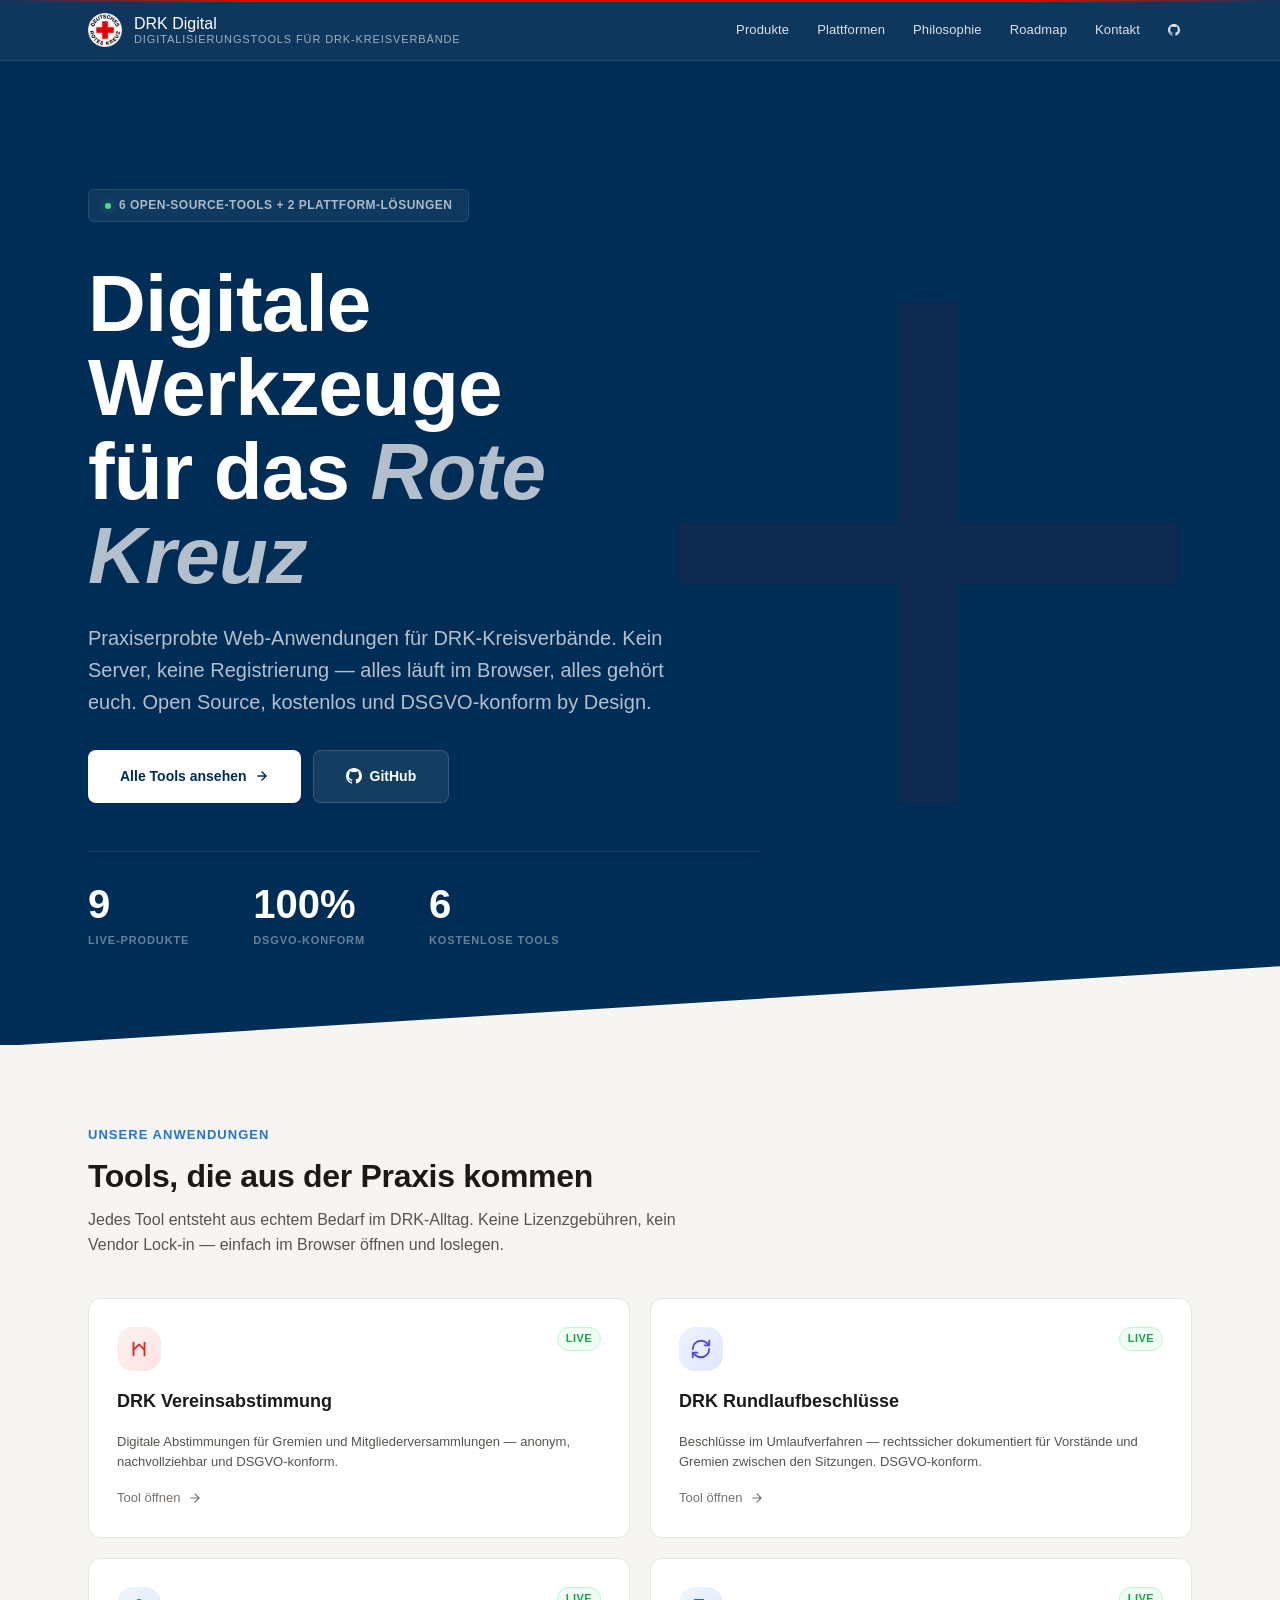
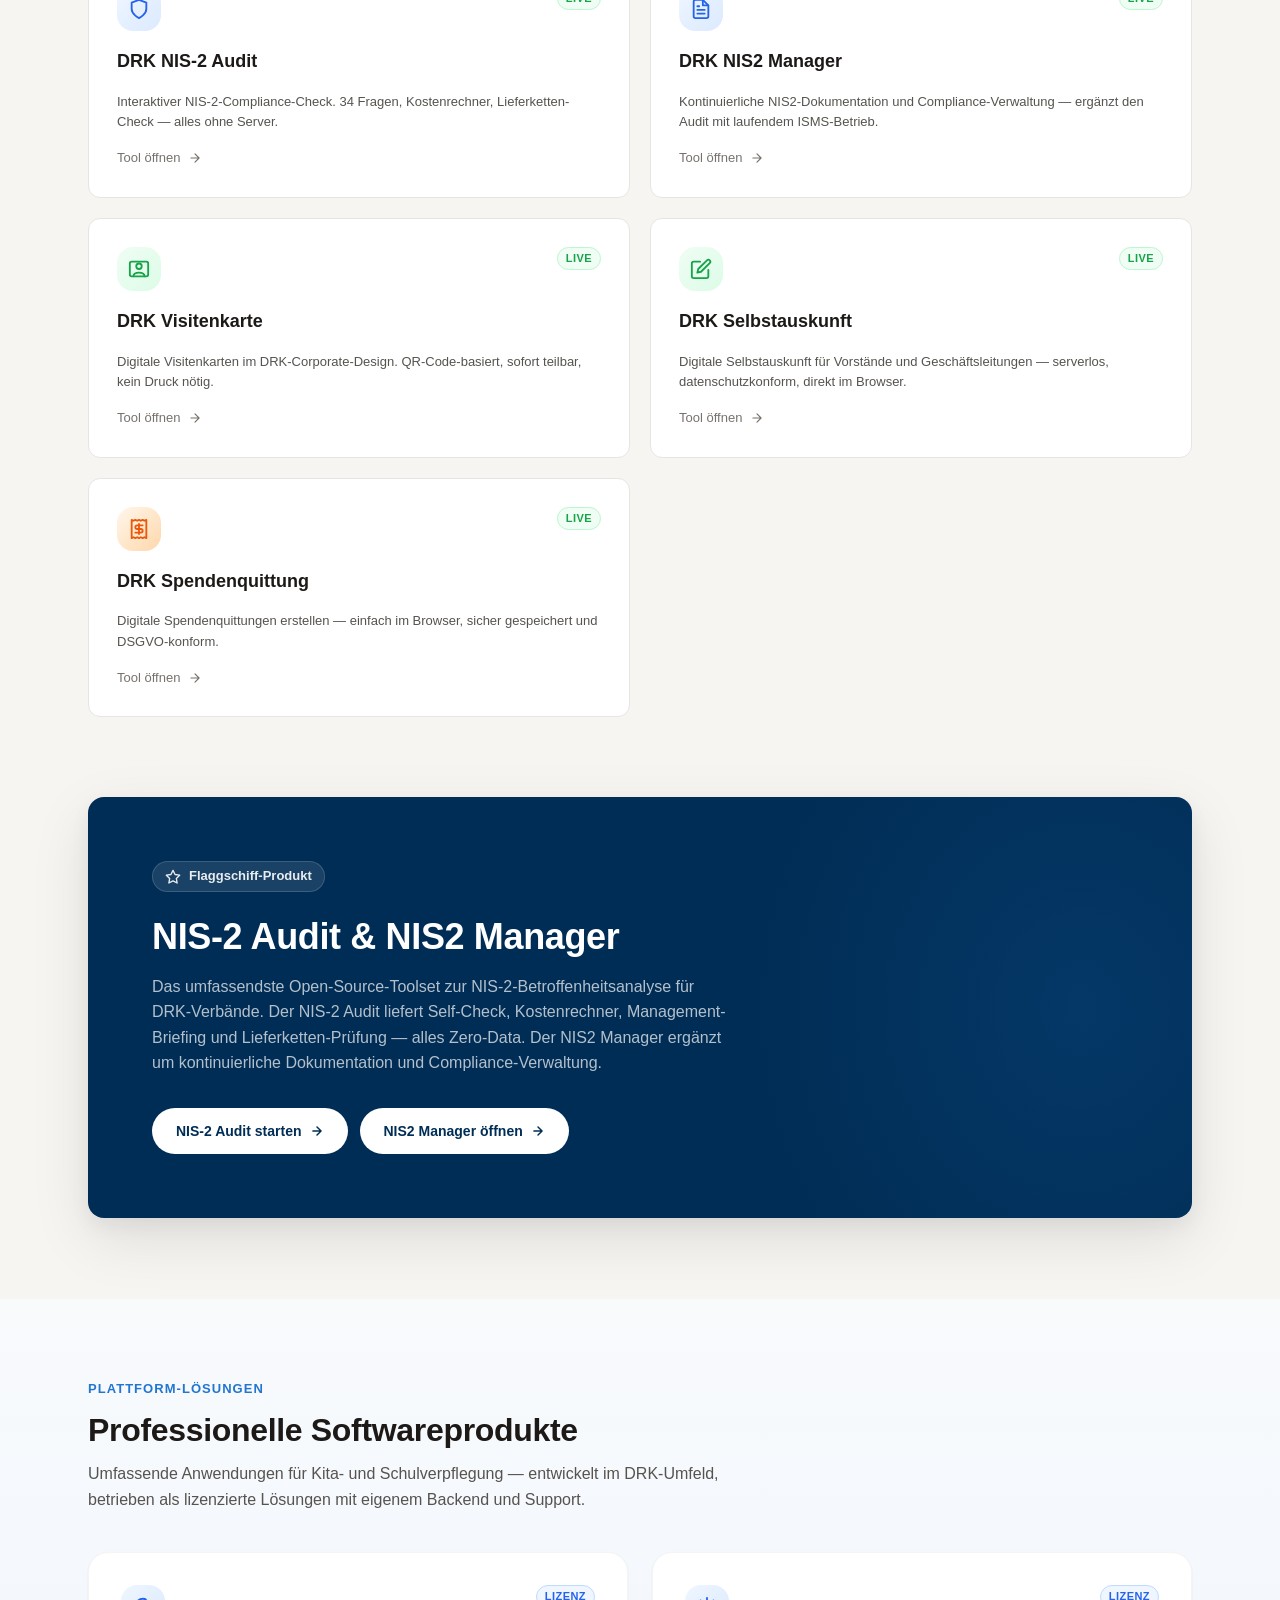
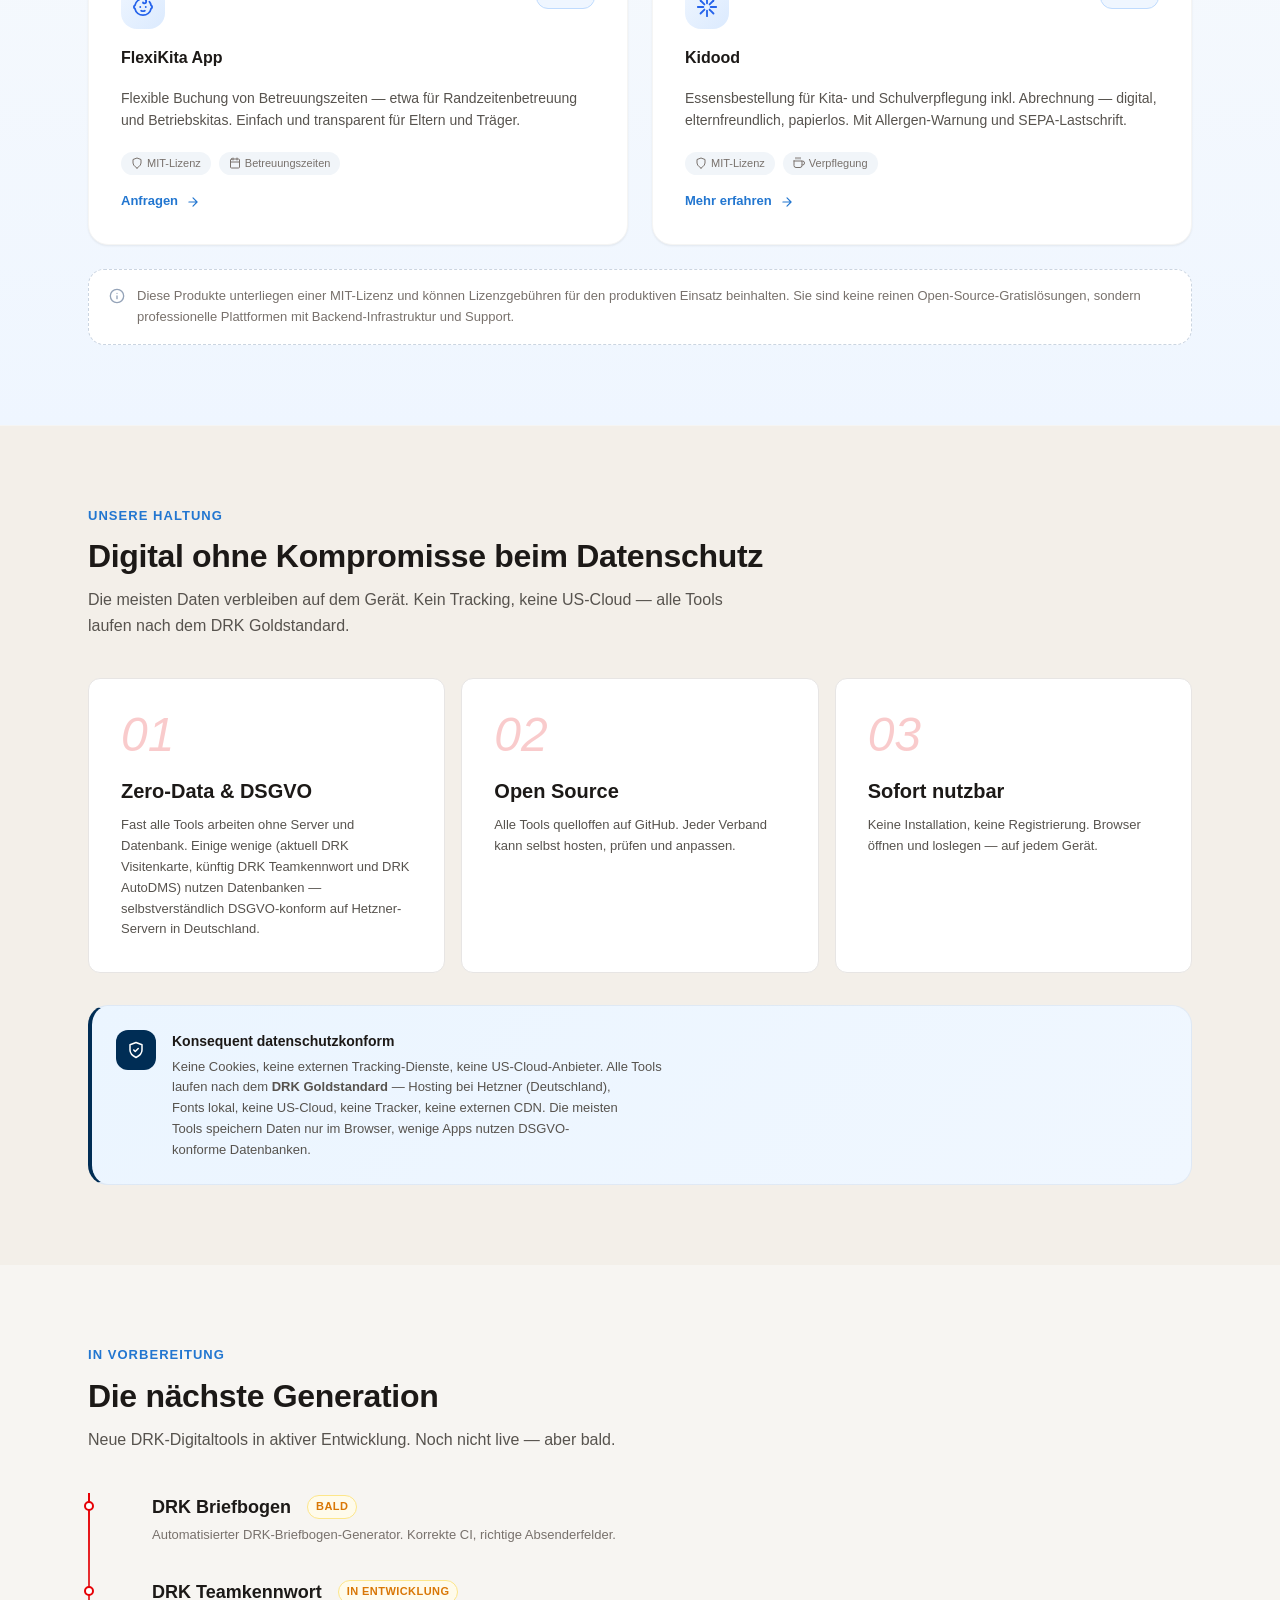
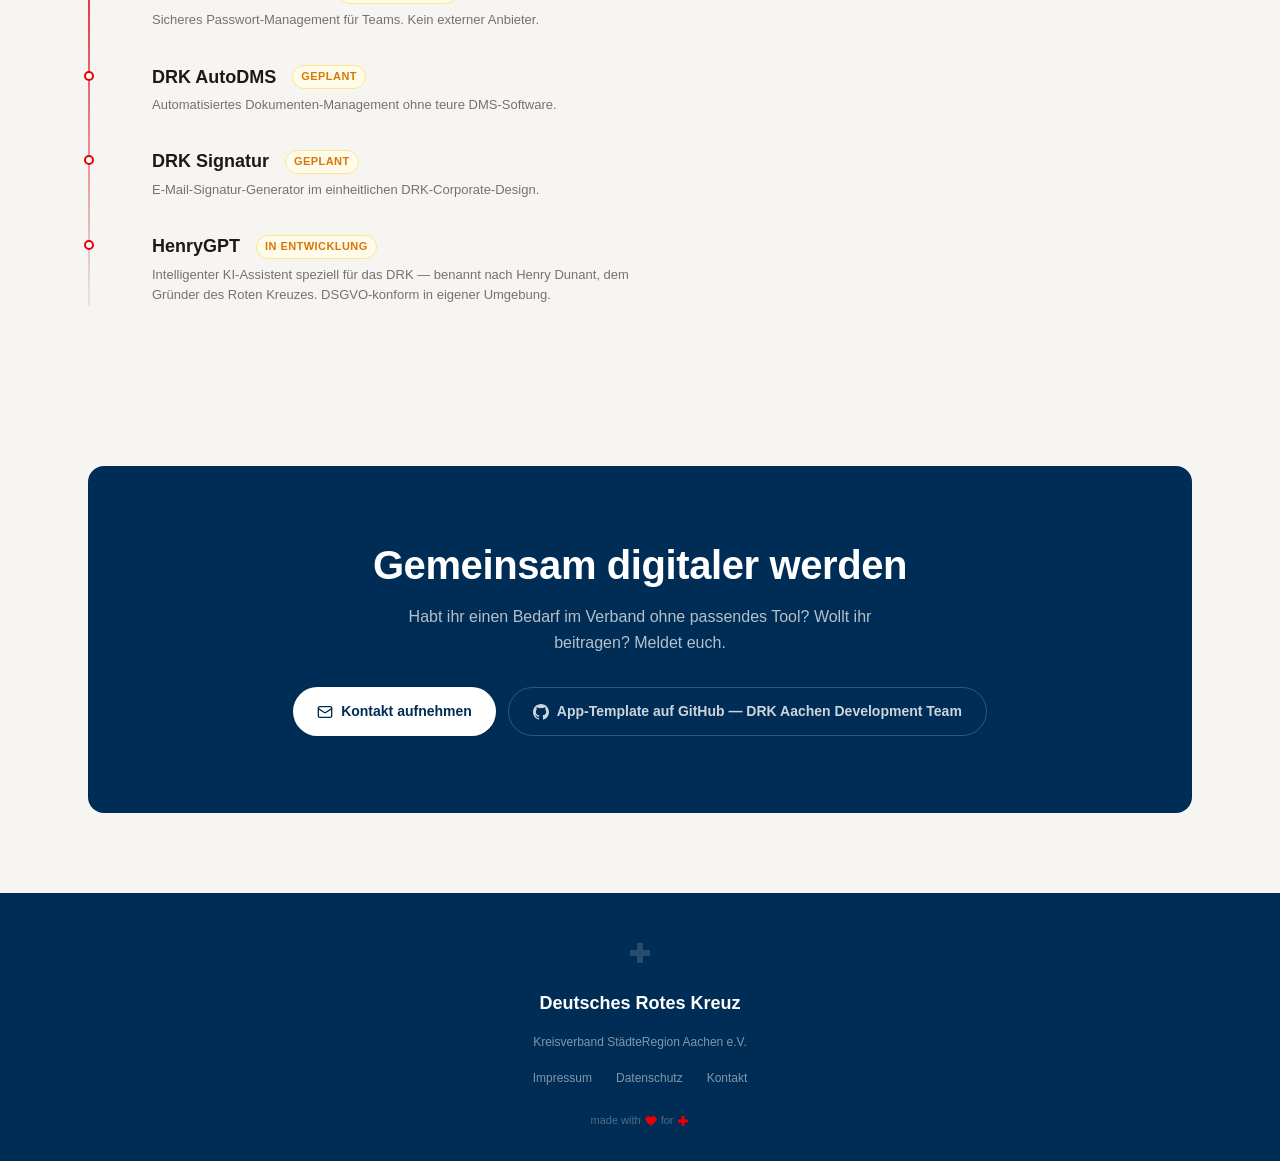
==== index.html @ 0089f043 "fix: Hero-Counter Live-Produkte 8 → 9 Neue Rundlaufbeschlüsse-Kachel erhöht die Anzahl der Live-Prod" ====
<!DOCTYPE html>
<html lang="de">
<head>
  <meta charset="UTF-8"/>
  <meta name="viewport" content="width=device-width,initial-scale=1.0"/>
  <title>DRK Digital – Digitalisierungstools für das Rote Kreuz</title>
  <meta name="description" content="Open-Source-Lösungen für DRK-Kreisverbände. Kostenlos, datenschutzkonform, direkt einsatzbereit."/>
  <link rel="icon" type="image/svg+xml" href="favicon.svg"/>

  <!-- SEO / Canonical -->
  <link rel="canonical" href="https://drk-digital.io/"/>
  <meta name="theme-color" content="#002d55"/>
  <meta name="robots" content="index,follow"/>

  <!-- Open Graph -->
  <meta property="og:type" content="website"/>
  <meta property="og:site_name" content="DRK Digital"/>
  <meta property="og:locale" content="de_DE"/>
  <meta property="og:title" content="DRK Digital – Digitalisierungstools für das Rote Kreuz"/>
  <meta property="og:description" content="Open-Source-Lösungen für DRK-Kreisverbände. Kostenlos, datenschutzkonform, direkt einsatzbereit."/>
  <meta property="og:url" content="https://drk-digital.io/"/>
  <meta property="og:image" content="https://drk-digital.io/logo.png"/>
  <meta property="og:image:alt" content="DRK Digital – Digitalisierungstools für das Rote Kreuz"/>

  <!-- Twitter Card -->
  <meta name="twitter:card" content="summary"/>
  <meta name="twitter:title" content="DRK Digital – Digitalisierungstools für das Rote Kreuz"/>
  <meta name="twitter:description" content="Open-Source-Lösungen für DRK-Kreisverbände. Kostenlos, datenschutzkonform, direkt einsatzbereit."/>
  <meta name="twitter:image" content="https://drk-digital.io/logo.png"/>

  <!-- Structured Data -->
  <script type="application/ld+json">
  {
    "@context": "https://schema.org",
    "@graph": [
      {
        "@type": "Organization",
        "@id": "https://drk-digital.io/#organization",
        "name": "DRK-Kreisverband Städteregion Aachen e.V.",
        "url": "https://drk-digital.io/",
        "logo": "https://drk-digital.io/logo.png",
        "address": {
          "@type": "PostalAddress",
          "streetAddress": "Henry-Dunant-Platz 1",
          "postalCode": "52146",
          "addressLocality": "Würselen",
          "addressCountry": "DE"
        },
        "contactPoint": {
          "@type": "ContactPoint",
          "email": "digitalisierung@drk-aachen.de",
          "contactType": "technical support"
        }
      },
      {
        "@type": "WebSite",
        "@id": "https://drk-digital.io/#website",
        "url": "https://drk-digital.io/",
        "name": "DRK Digital",
        "description": "Open-Source-Lösungen für DRK-Kreisverbände. Kostenlos, datenschutzkonform, direkt einsatzbereit.",
        "publisher": { "@id": "https://drk-digital.io/#organization" },
        "inLanguage": "de-DE"
      }
    ]
  }
  </script>

  <link rel="stylesheet" href="fonts/fonts.css"/>
  <link rel="stylesheet" href="styles.css"/>
  <style>
    /* ═══════════════════════════════════════════
       DRK DIGITAL — PAGE-SPECIFIC STYLES (index)
       ═══════════════════════════════════════════ */

    /* ═══════════════════════════════════════════
       HERO — Gradient Background
       ═══════════════════════════════════════════ */
    .hero {
      background: var(--drk-blue);
      color: #fff;
      padding: clamp(5rem, 12vw, 8rem) 0 clamp(4rem, 10vw, 6rem);
      position: relative;
      overflow: hidden;
    }
    .hero::before {
      content: '';
      position: absolute;
      top: 50%;
      right: 8%;
      width: 40vw;
      height: 40vw;
      max-width: 500px;
      max-height: 500px;
      transform: translateY(-50%);
      background:
        linear-gradient(var(--drk), var(--drk)) center/12% 100% no-repeat,
        linear-gradient(var(--drk), var(--drk)) center/100% 12% no-repeat;
      opacity: 0.06;
      pointer-events: none;
    }
    .hero::after {
      content: '';
      position: absolute;
      bottom: -1px;
      left: 0;
      right: 0;
      height: 80px;
      background: var(--bg);
      clip-path: polygon(0 100%, 100% 100%, 100% 0);
    }

    .hero-content {
      position: relative;
      z-index: 1;
      max-width: 42rem;
    }
    .hero-badge {
      display: inline-flex;
      align-items: center;
      gap: 0.5rem;
      padding: 0.375rem 1rem;
      background: rgba(255,255,255,0.06);
      border: 1px solid rgba(255,255,255,0.1);
      border-radius: 0.375rem;
      font-family: var(--font-body);
      font-size: 0.75rem;
      font-weight: 600;
      letter-spacing: 0.04em;
      text-transform: uppercase;
      color: rgba(255,255,255,0.65);
      margin-bottom: 2.5rem;
      backdrop-filter: blur(8px);
    }
    .hero-badge-dot {
      width: 6px;
      height: 6px;
      border-radius: 50%;
      background: #4ade80;
      box-shadow: 0 0 8px rgba(74,222,128,0.5);
      animation: pulse 2s ease-in-out infinite;
    }
    @keyframes pulse {
      0%, 100% { opacity: 1; }
      50% { opacity: 0.5; }
    }

    .hero h1 {
      font-family: var(--font-display);
      font-size: clamp(2.75rem, 2rem + 4.5vw, 5rem);
      font-weight: 700;
      letter-spacing: -0.01em;
      line-height: 1.05;
      margin-bottom: var(--space-6);
    }
    .hero h1 em {
      font-style: italic;
      color: rgba(255,255,255,0.7);
    }
    .hero-description {
      font-size: var(--text-lg);
      color: rgba(255,255,255,0.7);
      line-height: 1.6;
      margin-bottom: var(--space-8);
      max-width: 36rem;
    }

    .hero-actions {
      display: flex;
      gap: var(--space-3);
      flex-wrap: wrap;
      margin-bottom: var(--space-12);
    }

    /* Hero Stats */
    .hero-stats {
      display: flex;
      gap: clamp(2.5rem, 5vw, 4rem);
      padding-top: var(--space-8);
      border-top: 1px solid rgba(255,255,255,0.1);
    }
    .hero-stat {
      display: flex;
      flex-direction: column;
    }
    .hero-stat-value {
      font-family: var(--font-display);
      font-size: clamp(1.75rem, 1.5rem + 1.25vw, 2.5rem);
      font-weight: 700;
      line-height: 1;
      color: #fff;
    }
    .hero-stat-label {
      font-family: var(--font-body);
      font-size: 0.6875rem;
      font-weight: 600;
      text-transform: uppercase;
      letter-spacing: 0.08em;
      color: rgba(255,255,255,0.4);
      margin-top: 0.5rem;
    }

    /* Hero Button Overrides */
    .hero .btn-primary {
      background: #fff;
      color: var(--drk-blue);
      padding: 0.875rem 2rem;
      border-radius: 0.5rem;
      font-weight: 600;
      font-size: var(--text-sm);
      box-shadow: 0 1px 3px rgba(0,0,0,0.1);
    }
    .hero .btn-primary:hover {
      background: #f8f8f8;
      box-shadow: 0 4px 12px rgba(0,0,0,0.15);
      transform: translateY(-2px);
    }
    .hero .btn-secondary-light {
      background: rgba(255,255,255,0.08);
      color: #fff;
      padding: 0.875rem 2rem;
      border-radius: 0.5rem;
      border: 1px solid rgba(255,255,255,0.15);
      backdrop-filter: blur(8px);
    }
    .hero .btn-secondary-light:hover {
      background: rgba(255,255,255,0.15);
      border-color: rgba(255,255,255,0.25);
    }

    /* ═══════════════════════════════════════════
       SECTIONS — General
       ═══════════════════════════════════════════ */
    .section {
      padding: clamp(var(--space-12), 8vw, var(--space-20)) 0;
    }
    .section-header {
      margin-bottom: var(--space-10);
    }
    .section-label {
      font-size: var(--text-xs);
      font-weight: 700;
      text-transform: uppercase;
      letter-spacing: 0.08em;
      color: var(--drk-blue-mid);
      margin-bottom: var(--space-3);
    }
    .section-title {
      font-family: var(--font-display);
      font-size: var(--text-xl);
      font-weight: 700;
      letter-spacing: -0.01em;
      color: var(--text);
      margin-bottom: var(--space-3);
    }
    .section-description {
      font-size: var(--text-base);
      color: var(--text-secondary);
      max-width: 40rem;
    }

    /* ═══════════════════════════════════════════
       PRODUCT CARDS
       ═══════════════════════════════════════════ */
    .products-grid {
      display: grid;
      grid-template-columns: repeat(2, 1fr);
      gap: 1.25rem;
    }
    @media (max-width: 680px) {
      .products-grid { grid-template-columns: 1fr; }
    }

    .product-card {
      display: flex;
      flex-direction: column;
      gap: 1rem;
      padding: 1.75rem;
      background: var(--surface);
      border: 1px solid var(--border);
      border-radius: 0.75rem;
      transition: all 250ms ease;
      text-decoration: none;
      color: inherit;
      position: relative;
      overflow: hidden;
    }
    .product-card::before {
      content: '';
      position: absolute;
      top: 0;
      left: 1.75rem;
      right: 1.75rem;
      height: 1px;
      background: var(--drk);
      opacity: 0;
      transition: opacity 250ms ease;
    }
    .product-card:hover {
      border-color: var(--border-hover);
      box-shadow: 0 8px 30px rgba(0,0,0,0.06);
      transform: translateY(-2px);
    }
    .product-card:hover::before {
      opacity: 1;
    }

    .product-card-header {
      display: flex;
      align-items: flex-start;
      justify-content: space-between;
      gap: var(--space-3);
    }
    .product-icon-wrap {
      width: 2.75rem;
      height: 2.75rem;
      border-radius: var(--radius-lg);
      display: flex;
      align-items: center;
      justify-content: center;
      flex-shrink: 0;
    }
    .product-card-name {
      font-family: var(--font-display);
      font-size: 1.125rem;
      font-weight: 700;
      color: var(--text);
    }
    .product-card-desc {
      font-size: var(--text-xs);
      color: var(--text-secondary);
      line-height: 1.55;
      flex: 1;
    }
    .product-card-footer {
      display: flex;
      align-items: center;
      gap: var(--space-2);
      margin-top: auto;
      font-size: var(--text-xs);
      color: var(--text-muted);
      font-weight: 500;
    }
    .product-card-footer svg {
      transition: transform var(--transition-fast);
    }
    .product-card:hover .product-card-footer svg {
      transform: translateX(3px);
    }

    /* Status badges */
    .badge {
      display: inline-flex;
      align-items: center;
      gap: var(--space-1);
      padding: 2px var(--space-2);
      border-radius: var(--radius-full);
      font-size: 0.6875rem;
      font-weight: 600;
      text-transform: uppercase;
      letter-spacing: 0.04em;
    }
    .badge-live {
      background: var(--success-bg);
      color: var(--success);
      border: 1px solid var(--success-border);
    }
    .badge-dev {
      background: var(--warning-bg);
      color: var(--warning);
      border: 1px solid var(--warning-border);
    }
    .badge-license {
      background: #eff6ff;
      color: #2563eb;
      border: 1px solid #bfdbfe;
    }

    /* ═══════════════════════════════════════════
       PLATFORM SOLUTIONS
       ═══════════════════════════════════════════ */
    .platform-section {
      background: linear-gradient(180deg, #f8fafc 0%, #eff6ff 100%);
      border-top: 1px solid var(--border-light);
      border-bottom: 1px solid var(--border-light);
    }
    .platform-grid {
      display: grid;
      grid-template-columns: repeat(2, 1fr);
      gap: var(--space-6);
    }
    @media (max-width: 680px) {
      .platform-grid { grid-template-columns: 1fr; }
    }
    .platform-card {
      display: flex;
      flex-direction: column;
      gap: var(--space-4);
      padding: var(--space-8);
      background: var(--surface);
      border: 1px solid var(--border-light);
      border-radius: var(--radius-xl);
      transition: all var(--transition-base);
      text-decoration: none;
      color: inherit;
      position: relative;
      overflow: hidden;
      box-shadow: var(--shadow-sm);
    }
    .platform-card::before {
      content: '';
      position: absolute;
      top: 0;
      left: 0;
      right: 0;
      height: 3px;
      background: linear-gradient(90deg, #2563eb, #60a5fa);
      transform: scaleX(0);
      transform-origin: left;
      transition: transform var(--transition-base);
    }
    .platform-card:hover {
      border-color: #93c5fd;
      box-shadow: var(--shadow-lg);
      transform: translateY(-4px);
    }
    .platform-card:hover::before {
      transform: scaleX(1);
    }
    .platform-card-header {
      display: flex;
      align-items: flex-start;
      justify-content: space-between;
      gap: var(--space-3);
    }
    .platform-card-name {
      font-size: var(--text-base);
      font-weight: 700;
      color: var(--text);
    }
    .platform-card-desc {
      font-size: var(--text-sm);
      color: var(--text-secondary);
      line-height: 1.6;
      flex: 1;
    }
    .platform-card-meta {
      display: flex;
      flex-wrap: wrap;
      gap: var(--space-2);
      margin-top: var(--space-1);
    }
    .platform-tag {
      display: inline-flex;
      align-items: center;
      gap: 4px;
      padding: 3px 10px;
      background: #f1f5f9;
      border-radius: var(--radius-full);
      font-size: 0.6875rem;
      font-weight: 500;
      color: var(--text-muted);
    }
    .platform-tag svg {
      width: 12px;
      height: 12px;
    }
    .platform-card-footer {
      display: flex;
      align-items: center;
      gap: var(--space-2);
      margin-top: auto;
      font-size: var(--text-xs);
      color: var(--drk-blue-mid);
      font-weight: 600;
    }
    .platform-card-footer svg {
      transition: transform var(--transition-fast);
    }
    .platform-card:hover .platform-card-footer svg {
      transform: translateX(3px);
    }
    .platform-note {
      margin-top: var(--space-6);
      padding: var(--space-4) var(--space-5);
      background: #fff;
      border: 1px dashed #cbd5e1;
      border-radius: var(--radius-lg);
      font-size: var(--text-xs);
      color: var(--text-muted);
      line-height: 1.6;
      display: flex;
      align-items: flex-start;
      gap: var(--space-3);
    }
    .platform-note svg {
      flex-shrink: 0;
      margin-top: 2px;
      color: #94a3b8;
    }

    /* ═══════════════════════════════════════════
       FEATURED CARD (NIS-2)
       ═══════════════════════════════════════════ */
    .featured-card {
      background: var(--drk-blue);
      color: #fff;
      border-radius: 1rem;
      padding: clamp(2.5rem, 5vw, 4rem);
      position: relative;
      overflow: hidden;
      box-shadow: var(--shadow-xl);
    }
    .featured-card::before {
      content: '';
      position: absolute;
      top: -40%;
      right: -20%;
      width: 60%;
      height: 180%;
      background: radial-gradient(ellipse, rgba(34,118,208,0.15) 0%, transparent 70%);
      pointer-events: none;
    }
    .featured-card-content {
      position: relative;
      z-index: 1;
    }
    .featured-card-badge {
      display: inline-flex;
      align-items: center;
      gap: var(--space-2);
      padding: var(--space-1) var(--space-3);
      background: rgba(255,255,255,0.1);
      border: 1px solid rgba(255,255,255,0.15);
      border-radius: var(--radius-full);
      font-size: var(--text-xs);
      font-weight: 600;
      color: rgba(255,255,255,0.9);
      margin-bottom: var(--space-6);
    }
    .featured-card h3 {
      font-family: var(--font-display);
      font-size: clamp(1.5rem, 1.2rem + 1.5vw, 2.25rem);
      font-weight: 700;
      letter-spacing: -0.01em;
      margin-bottom: var(--space-4);
    }
    .featured-card p {
      color: rgba(255,255,255,0.7);
      font-size: var(--text-base);
      line-height: 1.6;
      margin-bottom: var(--space-8);
      max-width: 36rem;
    }
    .featured-card-actions {
      display: flex;
      gap: var(--space-3);
      flex-wrap: wrap;
    }
    .btn-featured {
      background: #fff;
      color: var(--drk-blue);
      padding: var(--space-3) var(--space-6);
      border-radius: var(--radius-full);
      font-weight: 600;
      font-size: var(--text-sm);
      display: inline-flex;
      align-items: center;
      gap: var(--space-2);
      transition: all var(--transition-fast);
      border: none;
      cursor: pointer;
      text-decoration: none;
      min-height: 2.75rem;
    }
    .btn-featured:hover {
      background: #f0f0f0;
      transform: translateY(-1px);
      box-shadow: 0 4px 16px rgba(0,0,0,0.15);
    }

    /* ═══════════════════════════════════════════
       PILLARS — Philosophy / Haltung
       ═══════════════════════════════════════════ */
    .pillars-grid {
      display: grid;
      grid-template-columns: repeat(3, 1fr);
      gap: var(--space-4);
    }
    @media (max-width: 768px) {
      .pillars-grid { grid-template-columns: 1fr; }
    }

    .pillar-card {
      padding: 2rem;
      background: var(--surface);
      border: 1px solid var(--border);
      border-radius: 0.75rem;
      transition: all 250ms ease;
    }
    .pillar-card:hover {
      border-color: var(--border-hover);
      box-shadow: var(--shadow-md);
    }
    .pillar-number {
      font-family: var(--font-display);
      font-size: 3rem;
      font-style: italic;
      color: var(--drk);
      opacity: 0.2;
      line-height: 1;
      margin-bottom: 1rem;
    }
    .pillar-title {
      font-family: var(--font-display);
      font-size: 1.25rem;
      font-weight: 700;
      color: var(--text);
      margin-bottom: 0.5rem;
    }
    .pillar-text {
      font-size: var(--text-xs);
      color: var(--text-secondary);
      line-height: 1.6;
    }

    /* ═══════════════════════════════════════════
       ROADMAP
       ═══════════════════════════════════════════ */
    .roadmap-timeline {
      position: relative;
      padding-left: 2rem;
      max-width: 40rem;
    }
    .roadmap-timeline::before {
      content: '';
      position: absolute;
      left: 0;
      top: 0;
      bottom: 0;
      width: 2px;
      background: linear-gradient(180deg, var(--drk) 0%, var(--border) 100%);
    }
    .roadmap-item {
      position: relative;
      padding-bottom: 2rem;
      padding-left: 2rem;
    }
    .roadmap-item::before {
      content: '';
      position: absolute;
      left: -2rem;
      top: 0.5rem;
      width: 10px;
      height: 10px;
      border-radius: 50%;
      background: var(--surface);
      border: 2px solid var(--drk);
      transform: translateX(-4px);
    }
    .roadmap-item:last-child { padding-bottom: 0; }
    .roadmap-name {
      font-family: var(--font-display);
      font-size: 1.125rem;
      font-weight: 700;
      color: var(--text);
      margin-bottom: var(--space-1);
      display: flex;
      align-items: center;
      gap: var(--space-2);
      flex-wrap: wrap;
    }
    .roadmap-desc {
      font-size: var(--text-xs);
      color: var(--text-muted);
      line-height: 1.55;
    }

    /* ═══════════════════════════════════════════
       CTA
       ═══════════════════════════════════════════ */
    .cta-section {
      text-align: center;
      padding: clamp(var(--space-12), 8vw, var(--space-20)) 0;
    }
    .cta-card {
      padding: clamp(3rem, 6vw, 5rem);
      background: var(--drk-blue);
      color: #fff;
      border-radius: 1rem;
      text-align: center;
      border: none;
      box-shadow: none;
    }
    .cta-title {
      font-family: var(--font-display);
      font-size: clamp(1.75rem, 1.5rem + 1.25vw, 2.5rem);
      font-weight: 700;
      margin-bottom: 1rem;
      letter-spacing: -0.01em;
      color: #fff;
    }
    .cta-text {
      font-size: var(--text-base);
      color: rgba(255,255,255,0.7);
      margin: 0 auto 2rem;
      max-width: 32rem;
    }
    .cta-card .btn-drk {
      background: #fff;
      color: var(--drk-blue);
      box-shadow: 0 1px 3px rgba(0,0,0,0.1);
    }
    .cta-card .btn-drk:hover {
      background: #f0f0f0;
      box-shadow: 0 4px 12px rgba(0,0,0,0.15);
      transform: translateY(-2px);
    }
    .cta-card .btn-outline {
      background: transparent;
      color: rgba(255,255,255,0.8);
      border: 1px solid rgba(255,255,255,0.2);
    }
    .cta-card .btn-outline:hover {
      background: rgba(255,255,255,0.1);
      border-color: rgba(255,255,255,0.3);
      color: #fff;
    }
    .cta-actions {
      display: flex;
      gap: var(--space-3);
      justify-content: center;
      flex-wrap: wrap;
    }

    /* ═══════════════════════════════════════════
       ANIMATIONS
       ═══════════════════════════════════════════ */
    .fade-up {
      opacity: 0;
      transform: translateY(32px);
      transition: opacity 0.7s cubic-bezier(0.16, 1, 0.3, 1),
                  transform 0.7s cubic-bezier(0.16, 1, 0.3, 1);
    }
    .fade-up.visible {
      opacity: 1;
      transform: translateY(0);
    }
    /* Staggered children */
    .stagger > .fade-up:nth-child(1) { transition-delay: 0ms; }
    .stagger > .fade-up:nth-child(2) { transition-delay: 80ms; }
    .stagger > .fade-up:nth-child(3) { transition-delay: 160ms; }
    .stagger > .fade-up:nth-child(4) { transition-delay: 240ms; }
    .stagger > .fade-up:nth-child(5) { transition-delay: 320ms; }
    .stagger > .fade-up:nth-child(6) { transition-delay: 400ms; }

    /* Hero clip-path reveal */
    @keyframes revealUp {
      from { clip-path: inset(100% 0 0 0); transform: translateY(20px); }
      to { clip-path: inset(0 0 0 0); transform: translateY(0); }
    }
    .hero h1 { animation: revealUp 0.8s cubic-bezier(0.16, 1, 0.3, 1) 0.2s both; }
    .hero-description { animation: revealUp 0.8s cubic-bezier(0.16, 1, 0.3, 1) 0.35s both; }
    .hero-actions { animation: revealUp 0.8s cubic-bezier(0.16, 1, 0.3, 1) 0.5s both; }
    .hero-stats { animation: revealUp 0.8s cubic-bezier(0.16, 1, 0.3, 1) 0.65s both; }

    /* Counter animation */
    @keyframes countUp { from { opacity: 0; transform: translateY(8px); } to { opacity: 1; transform: translateY(0); } }
  </style>
</head>
<body>

  <a href="#main" class="skip-link">Zum Inhalt springen</a>

  <!-- ═══ HEADER ═══ -->
  <header class="header" id="header">
    <div class="header-inner">
      <a href="/" class="header-brand">
        <img src="logo.png" alt="DRK Logo" width="34" height="34"/>
        <div class="header-brand-text">
          <span class="header-title">DRK Digital</span>
          <span class="header-subtitle">Digitalisierungstools für DRK-Kreisverbände</span>
        </div>
      </a>
      <nav class="header-nav">
        <a href="#produkte" class="nav-link">Produkte</a>
        <a href="#plattform" class="nav-link">Plattformen</a>
        <a href="#philosophie" class="nav-link">Philosophie</a>
        <a href="#roadmap" class="nav-link">Roadmap</a>
        <a href="mailto:digitalisierung@drk-aachen.de" class="nav-link">Kontakt</a>
        <a href="https://github.com/DRKAachen" target="_blank" rel="noopener" class="header-icon-btn" title="DRK Aachen Development Team">
          <svg width="18" height="18" viewBox="0 0 24 24" fill="currentColor"><path d="M12 0C5.37 0 0 5.37 0 12c0 5.3 3.44 9.8 8.21 11.38.6.11.82-.26.82-.58v-2.03c-3.34.72-4.04-1.61-4.04-1.61-.55-1.38-1.33-1.75-1.33-1.75-1.09-.74.08-.73.08-.73 1.2.09 1.84 1.24 1.84 1.24 1.07 1.83 2.8 1.3 3.49 1 .1-.78.42-1.3.76-1.6-2.66-.3-5.47-1.33-5.47-5.93 0-1.31.47-2.38 1.24-3.22-.12-.3-.54-1.52.12-3.18 0 0 1.01-.32 3.3 1.23a11.5 11.5 0 0 1 3-.4c1.02 0 2.04.14 3 .4 2.28-1.55 3.29-1.23 3.29-1.23.66 1.66.24 2.88.12 3.18.77.84 1.24 1.91 1.24 3.22 0 4.61-2.81 5.63-5.48 5.93.43.37.81 1.1.81 2.22v3.29c0 .32.22.7.83.58C20.57 21.8 24 17.3 24 12c0-6.63-5.37-12-12-12z"/></svg>
        </a>
        <button class="mobile-menu-btn" aria-label="Menü" onclick="document.querySelector('.mobile-nav').classList.toggle('open')">
          <svg width="20" height="20" viewBox="0 0 24 24" fill="none" stroke="currentColor" stroke-width="2" stroke-linecap="round"><path d="M3 12h18M3 6h18M3 18h18"/></svg>
        </button>
      </nav>
    </div>
    <nav class="mobile-nav">
      <a href="#produkte" onclick="this.parentElement.classList.remove('open')">Produkte</a>
      <a href="#plattform" onclick="this.parentElement.classList.remove('open')">Plattformen</a>
      <a href="#philosophie" onclick="this.parentElement.classList.remove('open')">Philosophie</a>
      <a href="#roadmap" onclick="this.parentElement.classList.remove('open')">Roadmap</a>
      <a href="mailto:digitalisierung@drk-aachen.de" onclick="this.parentElement.classList.remove('open')">Kontakt</a>
    </nav>
  </header>

  <main id="main">

  <!-- ═══ HERO ═══ -->
  <section class="hero">
    <div class="container">
      <div class="hero-content">
        <div class="hero-badge">
          <span class="hero-badge-dot"></span>
          6 Open-Source-Tools + 2 Plattform-Lösungen
        </div>
        <h1>Digitale Werkzeuge<br/>für das <em>Rote Kreuz</em></h1>
        <p class="hero-description">
          Praxiserprobte Web-Anwendungen für DRK-Kreisverbände. Kein Server, keine Registrierung — alles läuft im Browser, alles gehört euch. Open Source, kostenlos und DSGVO-konform by Design.
        </p>
        <div class="hero-actions">
          <a href="#produkte" class="btn btn-primary">
            Alle Tools ansehen
            <svg width="14" height="14" viewBox="0 0 24 24" fill="none" stroke="currentColor" stroke-width="2.5" stroke-linecap="round" stroke-linejoin="round"><path d="M5 12h14M12 5l7 7-7 7"/></svg>
          </a>
          <a href="https://github.com/DRKAachen" target="_blank" rel="noopener" class="btn btn-secondary-light">
            <svg width="16" height="16" viewBox="0 0 24 24" fill="currentColor"><path d="M12 0C5.37 0 0 5.37 0 12c0 5.3 3.44 9.8 8.21 11.38.6.11.82-.26.82-.58v-2.03c-3.34.72-4.04-1.61-4.04-1.61-.55-1.38-1.33-1.75-1.33-1.75-1.09-.74.08-.73.08-.73 1.2.09 1.84 1.24 1.84 1.24 1.07 1.83 2.8 1.3 3.49 1 .1-.78.42-1.3.76-1.6-2.66-.3-5.47-1.33-5.47-5.93 0-1.31.47-2.38 1.24-3.22-.12-.3-.54-1.52.12-3.18 0 0 1.01-.32 3.3 1.23a11.5 11.5 0 0 1 3-.4c1.02 0 2.04.14 3 .4 2.28-1.55 3.29-1.23 3.29-1.23.66 1.66.24 2.88.12 3.18.77.84 1.24 1.91 1.24 3.22 0 4.61-2.81 5.63-5.48 5.93.43.37.81 1.1.81 2.22v3.29c0 .32.22.7.83.58C20.57 21.8 24 17.3 24 12c0-6.63-5.37-12-12-12z"/></svg>
            GitHub
          </a>
        </div>
        <div class="hero-stats">
          <div class="hero-stat">
            <div class="hero-stat-value" data-count="9">9</div>
            <div class="hero-stat-label">Live-Produkte</div>
          </div>
          <div class="hero-stat">
            <div class="hero-stat-value">100%</div>
            <div class="hero-stat-label">DSGVO-konform</div>
          </div>
          <div class="hero-stat">
            <div class="hero-stat-value">6</div>
            <div class="hero-stat-label">Kostenlose Tools</div>
          </div>
        </div>
      </div>
    </div>
  </section>

    <!-- ═══ PRODUKTE ═══ -->
    <section id="produkte" class="section">
      <div class="container">
        <div class="section-header fade-up">
          <div class="section-label">Unsere Anwendungen</div>
          <h2 class="section-title">Tools, die aus der Praxis kommen</h2>
          <p class="section-description">Jedes Tool entsteht aus echtem Bedarf im DRK-Alltag. Keine Lizenzgebühren, kein Vendor Lock-in — einfach im Browser öffnen und loslegen.</p>
        </div>

        <div class="products-grid stagger">

          <!-- Abstimmung -->
          <a href="https://drk-abstimmung.de" target="_blank" rel="noopener" class="product-card fade-up">
            <div class="product-card-header">
              <div class="product-icon-wrap" style="background:linear-gradient(135deg,#fef2f2,#fee2e2);color:#dc2626;">
                <svg width="22" height="22" viewBox="0 0 24 24" fill="none" stroke="currentColor" stroke-width="2" stroke-linecap="round" stroke-linejoin="round"><path d="m18 13-6-6-6 6"/><path d="M6 5v14"/><path d="M18 5v14"/></svg>
              </div>
              <span class="badge badge-live">Live</span>
            </div>
            <div class="product-card-name">DRK Vereinsabstimmung</div>
            <p class="product-card-desc">Digitale Abstimmungen für Gremien und Mitgliederversammlungen — anonym, nachvollziehbar und DSGVO-konform.</p>
            <div class="product-card-footer">
              Tool öffnen
              <svg width="14" height="14" viewBox="0 0 24 24" fill="none" stroke="currentColor" stroke-width="2" stroke-linecap="round" stroke-linejoin="round"><path d="M5 12h14M12 5l7 7-7 7"/></svg>
            </div>
          </a>

          <!-- Rundlaufbeschlüsse -->
          <a href="https://rundlauf.drk-abstimmung.de" target="_blank" rel="noopener" class="product-card fade-up">
            <div class="product-card-header">
              <div class="product-icon-wrap" style="background:linear-gradient(135deg,#eef2ff,#e0e7ff);color:#4f46e5;">
                <svg width="22" height="22" viewBox="0 0 24 24" fill="none" stroke="currentColor" stroke-width="2" stroke-linecap="round" stroke-linejoin="round"><path d="M21 12a9 9 0 0 1-9 9 9.75 9.75 0 0 1-6.74-2.74L3 16"/><path d="M3 12a9 9 0 0 1 9-9 9.75 9.75 0 0 1 6.74 2.74L21 8"/><path d="M21 3v5h-5"/><path d="M3 21v-5h5"/></svg>
              </div>
              <span class="badge badge-live">Live</span>
            </div>
            <div class="product-card-name">DRK Rundlaufbeschlüsse</div>
            <p class="product-card-desc">Beschlüsse im Umlaufverfahren — rechtssicher dokumentiert für Vorstände und Gremien zwischen den Sitzungen. DSGVO-konform.</p>
            <div class="product-card-footer">
              Tool öffnen
              <svg width="14" height="14" viewBox="0 0 24 24" fill="none" stroke="currentColor" stroke-width="2" stroke-linecap="round" stroke-linejoin="round"><path d="M5 12h14M12 5l7 7-7 7"/></svg>
            </div>
          </a>

          <!-- NIS2 Audit -->
          <a href="https://drk-nis2.de" target="_blank" rel="noopener" class="product-card fade-up">
            <div class="product-card-header">
              <div class="product-icon-wrap" style="background:linear-gradient(135deg,#eff6ff,#dbeafe);color:#2563eb;">
                <svg width="22" height="22" viewBox="0 0 24 24" fill="none" stroke="currentColor" stroke-width="2" stroke-linecap="round" stroke-linejoin="round"><path d="M12 22s8-4 8-10V5l-8-3-8 3v7c0 6 8 10 8 10z"/></svg>
              </div>
              <span class="badge badge-live">Live</span>
            </div>
            <div class="product-card-name">DRK NIS-2 Audit</div>
            <p class="product-card-desc">Interaktiver NIS-2-Compliance-Check. 34 Fragen, Kostenrechner, Lieferketten-Check — alles ohne Server.</p>
            <div class="product-card-footer">
              Tool öffnen
              <svg width="14" height="14" viewBox="0 0 24 24" fill="none" stroke="currentColor" stroke-width="2" stroke-linecap="round" stroke-linejoin="round"><path d="M5 12h14M12 5l7 7-7 7"/></svg>
            </div>
          </a>

          <!-- NIS2 Manager -->
          <a href="https://drk-isms.de" target="_blank" rel="noopener" class="product-card fade-up">
            <div class="product-card-header">
              <div class="product-icon-wrap" style="background:linear-gradient(135deg,#eff6ff,#dbeafe);color:#2563eb;">
                <svg width="22" height="22" viewBox="0 0 24 24" fill="none" stroke="currentColor" stroke-width="2" stroke-linecap="round" stroke-linejoin="round"><path d="M14 2H6a2 2 0 0 0-2 2v16a2 2 0 0 0 2 2h12a2 2 0 0 0 2-2V8z"/><path d="M14 2v6h6"/><path d="M16 13H8"/><path d="M16 17H8"/><path d="M10 9H8"/></svg>
              </div>
              <span class="badge badge-live">Live</span>
            </div>
            <div class="product-card-name">DRK NIS2 Manager</div>
            <p class="product-card-desc">Kontinuierliche NIS2-Dokumentation und Compliance-Verwaltung — ergänzt den Audit mit laufendem ISMS-Betrieb.</p>
            <div class="product-card-footer">
              Tool öffnen
              <svg width="14" height="14" viewBox="0 0 24 24" fill="none" stroke="currentColor" stroke-width="2" stroke-linecap="round" stroke-linejoin="round"><path d="M5 12h14M12 5l7 7-7 7"/></svg>
            </div>
          </a>

          <!-- Visitenkarte -->
          <a href="https://drk-visitenkarte.de" target="_blank" rel="noopener" class="product-card fade-up">
            <div class="product-card-header">
              <div class="product-icon-wrap" style="background:linear-gradient(135deg,#f0fdf4,#dcfce7);color:#16a34a;">
                <svg width="22" height="22" viewBox="0 0 24 24" fill="none" stroke="currentColor" stroke-width="2" stroke-linecap="round" stroke-linejoin="round"><rect x="2" y="4" width="20" height="16" rx="2"/><path d="M12 12a3 3 0 1 0 0-6 3 3 0 0 0 0 6z"/><path d="M6 20c0-2 2-4 6-4s6 2 6 4"/></svg>
              </div>
              <span class="badge badge-live">Live</span>
            </div>
            <div class="product-card-name">DRK Visitenkarte</div>
            <p class="product-card-desc">Digitale Visitenkarten im DRK-Corporate-Design. QR-Code-basiert, sofort teilbar, kein Druck nötig.</p>
            <div class="product-card-footer">
              Tool öffnen
              <svg width="14" height="14" viewBox="0 0 24 24" fill="none" stroke="currentColor" stroke-width="2" stroke-linecap="round" stroke-linejoin="round"><path d="M5 12h14M12 5l7 7-7 7"/></svg>
            </div>
          </a>

          <!-- Selbstauskunft -->
          <a href="https://drk-selbstauskunft.de" target="_blank" rel="noopener" class="product-card fade-up">
            <div class="product-card-header">
              <div class="product-icon-wrap" style="background:linear-gradient(135deg,#f0fdf4,#dcfce7);color:#16a34a;">
                <svg width="22" height="22" viewBox="0 0 24 24" fill="none" stroke="currentColor" stroke-width="2" stroke-linecap="round" stroke-linejoin="round"><path d="M11 4H4a2 2 0 0 0-2 2v14a2 2 0 0 0 2 2h14a2 2 0 0 0 2-2v-7"/><path d="M18.5 2.5a2.121 2.121 0 0 1 3 3L12 15l-4 1 1-4 9.5-9.5z"/></svg>
              </div>
              <span class="badge badge-live">Live</span>
            </div>
            <div class="product-card-name">DRK Selbstauskunft</div>
            <p class="product-card-desc">Digitale Selbstauskunft für Vorstände und Geschäftsleitungen — serverlos, datenschutzkonform, direkt im Browser.</p>
            <div class="product-card-footer">
              Tool öffnen
              <svg width="14" height="14" viewBox="0 0 24 24" fill="none" stroke="currentColor" stroke-width="2" stroke-linecap="round" stroke-linejoin="round"><path d="M5 12h14M12 5l7 7-7 7"/></svg>
            </div>
          </a>



          <!-- Spendenquittung -->
          <a href="https://drk-spendenquittung.de" target="_blank" rel="noopener" class="product-card fade-up">
            <div class="product-card-header">
              <div class="product-icon-wrap" style="background:linear-gradient(135deg,#fff7ed,#fed7aa);color:#ea580c;">
                <svg width="22" height="22" viewBox="0 0 24 24" fill="none" stroke="currentColor" stroke-width="2" stroke-linecap="round" stroke-linejoin="round"><path d="M4 2v20l2-1 2 1 2-1 2 1 2-1 2 1 2-1 2 1V2l-2 1-2-1-2 1-2-1-2 1-2-1-2 1-2-1z"/><path d="M16 8h-6a2 2 0 1 0 0 4h4a2 2 0 1 1 0 4H8"/><path d="M12 17.5v-11"/></svg>
              </div>
              <span class="badge badge-live">Live</span>
            </div>
            <div class="product-card-name">DRK Spendenquittung</div>
            <p class="product-card-desc">Digitale Spendenquittungen erstellen — einfach im Browser, sicher gespeichert und DSGVO-konform.</p>
            <div class="product-card-footer">
              Tool öffnen
              <svg width="14" height="14" viewBox="0 0 24 24" fill="none" stroke="currentColor" stroke-width="2" stroke-linecap="round" stroke-linejoin="round"><path d="M5 12h14M12 5l7 7-7 7"/></svg>
            </div>
          </a>

        </div>
      </div>
    </section>

    <!-- ═══ FLAGGSCHIFF ═══ -->
    <section class="section" style="padding-top:0;">
      <div class="container">
        <div class="featured-card fade-up">
          <div class="featured-card-content">
            <div class="featured-card-badge">
              <svg width="16" height="16" viewBox="0 0 24 24" fill="none" stroke="currentColor" stroke-width="2" stroke-linecap="round" stroke-linejoin="round"><polygon points="12 2 15.09 8.26 22 9.27 17 14.14 18.18 21.02 12 17.77 5.82 21.02 7 14.14 2 9.27 8.91 8.26 12 2"/></svg>
              Flaggschiff-Produkt
            </div>
            <h3>NIS-2 Audit &amp; NIS2 Manager</h3>
            <p>
              Das umfassendste Open-Source-Toolset zur NIS-2-Betroffenheitsanalyse für DRK-Verbände. Der NIS-2 Audit liefert Self-Check, Kostenrechner, Management-Briefing und Lieferketten-Prüfung — alles Zero-Data. Der NIS2 Manager ergänzt um kontinuierliche Dokumentation und Compliance-Verwaltung.
            </p>
            <div class="featured-card-actions">
              <a href="https://drk-nis2.de" target="_blank" rel="noopener" class="btn-featured">
                NIS-2 Audit starten
                <svg width="14" height="14" viewBox="0 0 24 24" fill="none" stroke="currentColor" stroke-width="2.5" stroke-linecap="round" stroke-linejoin="round"><path d="M5 12h14M12 5l7 7-7 7"/></svg>
              </a>
              <a href="https://drk-isms.de" target="_blank" rel="noopener" class="btn-featured">
                NIS2 Manager öffnen
                <svg width="14" height="14" viewBox="0 0 24 24" fill="none" stroke="currentColor" stroke-width="2.5" stroke-linecap="round" stroke-linejoin="round"><path d="M5 12h14M12 5l7 7-7 7"/></svg>
              </a>
            </div>
          </div>
        </div>
      </div>
    </section>

    <!-- ═══ PLATTFORM-LÖSUNGEN ═══ -->
    <section id="plattform" class="section platform-section">
      <div class="container">
        <div class="section-header fade-up">
          <div class="section-label">Plattform-Lösungen</div>
          <h2 class="section-title">Professionelle Softwareprodukte</h2>
          <p class="section-description">Umfassende Anwendungen für Kita- und Schulverpflegung — entwickelt im DRK-Umfeld, betrieben als lizenzierte Lösungen mit eigenem Backend und Support.</p>
        </div>

        <div class="platform-grid stagger">

          <!-- FlexiKita -->
          <a href="mailto:digitalisierung@drk-aachen.de?subject=Anfrage%20FlexiKita%20App" class="platform-card fade-up">
            <div class="platform-card-header">
              <div class="product-icon-wrap" style="background:linear-gradient(135deg,#eff6ff,#dbeafe);color:#2563eb;">
                <svg width="22" height="22" viewBox="0 0 24 24" fill="none" stroke="currentColor" stroke-width="2" stroke-linecap="round" stroke-linejoin="round"><path d="M9 12h.01"/><path d="M15 12h.01"/><path d="M10 16c.5.3 1.2.5 2 .5s1.5-.2 2-.5"/><path d="M19 6.3a9 9 0 0 1 1.8 3.9 2 2 0 0 1 0 3.6 9 9 0 0 1-17.6 0 2 2 0 0 1 0-3.6A9 9 0 0 1 12 3c2 0 3.5 1.1 3.5 2.5s-.9 2.5-2 2.5c-.8 0-1.5-.4-1.5-1"/></svg>
              </div>
              <span class="badge badge-license">Lizenz</span>
            </div>
            <div class="platform-card-name">FlexiKita App</div>
            <p class="platform-card-desc">Flexible Buchung von Betreuungszeiten — etwa für Randzeitenbetreuung und Betriebskitas. Einfach und transparent für Eltern und Träger.</p>
            <div class="platform-card-meta">
              <span class="platform-tag">
                <svg viewBox="0 0 24 24" fill="none" stroke="currentColor" stroke-width="2" stroke-linecap="round" stroke-linejoin="round"><path d="M12 22s8-4 8-10V5l-8-3-8 3v7c0 6 8 10 8 10z"/></svg>
                MIT-Lizenz
              </span>
              <span class="platform-tag">
                <svg viewBox="0 0 24 24" fill="none" stroke="currentColor" stroke-width="2" stroke-linecap="round" stroke-linejoin="round"><rect x="3" y="4" width="18" height="18" rx="2" ry="2"/><line x1="16" y1="2" x2="16" y2="6"/><line x1="8" y1="2" x2="8" y2="6"/><line x1="3" y1="10" x2="21" y2="10"/></svg>
                Betreuungszeiten
              </span>
            </div>
            <div class="platform-card-footer">
              Anfragen
              <svg width="14" height="14" viewBox="0 0 24 24" fill="none" stroke="currentColor" stroke-width="2" stroke-linecap="round" stroke-linejoin="round"><path d="M5 12h14M12 5l7 7-7 7"/></svg>
            </div>
          </a>

          <!-- Kidood -->
          <a href="https://kidood.de" target="_blank" rel="noopener" class="platform-card fade-up">
            <div class="platform-card-header">
              <div class="product-icon-wrap" style="background:linear-gradient(135deg,#eff6ff,#dbeafe);color:#2563eb;">
                <svg width="22" height="22" viewBox="0 0 24 24" fill="none" stroke="currentColor" stroke-width="2" stroke-linecap="round" stroke-linejoin="round"><path d="M2 12h6"/><path d="M22 12h-6"/><path d="M12 2v6"/><path d="M12 22v-6"/><path d="m4.93 4.93 4.24 4.24"/><path d="m14.83 14.83 4.24 4.24"/><path d="m19.07 4.93-4.24 4.24"/><path d="m9.17 14.83-4.24 4.24"/></svg>
              </div>
              <span class="badge badge-license">Lizenz</span>
            </div>
            <div class="platform-card-name">Kidood</div>
            <p class="platform-card-desc">Essensbestellung für Kita- und Schulverpflegung inkl. Abrechnung — digital, elternfreundlich, papierlos. Mit Allergen-Warnung und SEPA-Lastschrift.</p>
            <div class="platform-card-meta">
              <span class="platform-tag">
                <svg viewBox="0 0 24 24" fill="none" stroke="currentColor" stroke-width="2" stroke-linecap="round" stroke-linejoin="round"><path d="M12 22s8-4 8-10V5l-8-3-8 3v7c0 6 8 10 8 10z"/></svg>
                MIT-Lizenz
              </span>
              <span class="platform-tag">
                <svg viewBox="0 0 24 24" fill="none" stroke="currentColor" stroke-width="2" stroke-linecap="round" stroke-linejoin="round"><path d="M18 8h1a4 4 0 0 1 0 8h-1"/><path d="M2 8h16v9a4 4 0 0 1-4 4H6a4 4 0 0 1-4-4V8z"/><line x1="6" y1="1" x2="6" y2="4"/><line x1="10" y1="1" x2="10" y2="4"/><line x1="14" y1="1" x2="14" y2="4"/></svg>
                Verpflegung
              </span>
            </div>
            <div class="platform-card-footer">
              Mehr erfahren
              <svg width="14" height="14" viewBox="0 0 24 24" fill="none" stroke="currentColor" stroke-width="2" stroke-linecap="round" stroke-linejoin="round"><path d="M5 12h14M12 5l7 7-7 7"/></svg>
            </div>
          </a>

        </div>

        <div class="platform-note fade-up">
          <svg width="16" height="16" viewBox="0 0 24 24" fill="none" stroke="currentColor" stroke-width="2" stroke-linecap="round" stroke-linejoin="round"><circle cx="12" cy="12" r="10"/><line x1="12" y1="16" x2="12" y2="12"/><line x1="12" y1="8" x2="12.01" y2="8"/></svg>
          <span>Diese Produkte unterliegen einer MIT-Lizenz und können Lizenzgebühren für den produktiven Einsatz beinhalten. Sie sind keine reinen Open-Source-Gratislösungen, sondern professionelle Plattformen mit Backend-Infrastruktur und Support.</span>
        </div>
      </div>
    </section>

    <!-- ═══ PHILOSOPHIE ═══ -->
    <section id="philosophie" class="section" style="background:var(--bg-warm);">
      <div class="container">
        <div class="section-header fade-up">
          <div class="section-label">Unsere Haltung</div>
          <h2 class="section-title">Digital ohne Kompromisse beim Datenschutz</h2>
          <p class="section-description">Die meisten Daten verbleiben auf dem Gerät. Kein Tracking, keine US-Cloud — alle Tools laufen nach dem DRK Goldstandard.</p>
        </div>

        <div class="pillars-grid stagger">
          <div class="pillar-card fade-up">
            <div class="pillar-number">01</div>
            <div class="pillar-title">Zero-Data &amp; DSGVO</div>
            <p class="pillar-text">Fast alle Tools arbeiten ohne Server und Datenbank. Einige wenige (aktuell DRK Visitenkarte, künftig DRK Teamkennwort und DRK AutoDMS) nutzen Datenbanken — selbstverständlich DSGVO-konform auf Hetzner-Servern in Deutschland.</p>
          </div>
          <div class="pillar-card fade-up">
            <div class="pillar-number">02</div>
            <div class="pillar-title">Open Source</div>
            <p class="pillar-text">Alle Tools quelloffen auf GitHub. Jeder Verband kann selbst hosten, prüfen und anpassen.</p>
          </div>
          <div class="pillar-card fade-up">
            <div class="pillar-number">03</div>
            <div class="pillar-title">Sofort nutzbar</div>
            <p class="pillar-text">Keine Installation, keine Registrierung. Browser öffnen und loslegen — auf jedem Gerät.</p>
          </div>
        </div>

        <!-- DSGVO Info Box -->
        <div class="info-box fade-up" style="margin-top:var(--space-8);">
          <div class="info-box-icon">
            <svg width="18" height="18" viewBox="0 0 24 24" fill="none" stroke="currentColor" stroke-width="2" stroke-linecap="round" stroke-linejoin="round"><path d="M12 22s8-4 8-10V5l-8-3-8 3v7c0 6 8 10 8 10z"/><path d="m9 12 2 2 4-4"/></svg>
          </div>
          <div>
            <div class="info-box-title">Konsequent datenschutzkonform</div>
            <p class="info-box-text">Keine Cookies, keine externen Tracking-Dienste, keine US-Cloud-Anbieter. Alle Tools laufen nach dem <strong>DRK Goldstandard</strong> — Hosting bei Hetzner (Deutschland), Fonts lokal, keine US-Cloud, keine Tracker, keine externen CDN. Die meisten Tools speichern Daten nur im Browser, wenige Apps nutzen DSGVO-konforme Datenbanken.</p>
          </div>
        </div>
      </div>
    </section>

    <!-- ═══ ROADMAP ═══ -->
    <section id="roadmap" class="section">
      <div class="container">
        <div class="section-header fade-up">
          <div class="section-label">In Vorbereitung</div>
          <h2 class="section-title">Die nächste Generation</h2>
          <p class="section-description">Neue DRK-Digitaltools in aktiver Entwicklung. Noch nicht live — aber bald.</p>
        </div>

        <div class="roadmap-timeline stagger">
          <div class="roadmap-item fade-up">
            <div class="roadmap-name">DRK Briefbogen <span class="badge badge-dev" style="margin-left:var(--space-2);">Bald</span></div>
            <p class="roadmap-desc">Automatisierter DRK-Briefbogen-Generator. Korrekte CI, richtige Absenderfelder.</p>
          </div>
          <div class="roadmap-item fade-up">
            <div class="roadmap-name">DRK Teamkennwort <span class="badge badge-dev" style="margin-left:var(--space-2);">In Entwicklung</span></div>
            <p class="roadmap-desc">Sicheres Passwort-Management für Teams. Kein externer Anbieter.</p>
          </div>
          <div class="roadmap-item fade-up">
            <div class="roadmap-name">DRK AutoDMS <span class="badge badge-dev" style="margin-left:var(--space-2);">Geplant</span></div>
            <p class="roadmap-desc">Automatisiertes Dokumenten-Management ohne teure DMS-Software.</p>
          </div>
          <div class="roadmap-item fade-up">
            <div class="roadmap-name">DRK Signatur <span class="badge badge-dev" style="margin-left:var(--space-2);">Geplant</span></div>
            <p class="roadmap-desc">E-Mail-Signatur-Generator im einheitlichen DRK-Corporate-Design.</p>
          </div>
          <div class="roadmap-item fade-up">
            <div class="roadmap-name">HenryGPT <span class="badge badge-dev" style="margin-left:var(--space-2);">In Entwicklung</span></div>
            <p class="roadmap-desc">Intelligenter KI-Assistent speziell für das DRK — benannt nach Henry Dunant, dem Gründer des Roten Kreuzes. DSGVO-konform in eigener Umgebung.</p>
          </div>
        </div>
      </div>
    </section>

    <!-- ═══ CTA ═══ -->
    <section class="cta-section">
      <div class="container">
        <div class="cta-card fade-up">
          <h2 class="cta-title">Gemeinsam digitaler werden</h2>
          <p class="cta-text">Habt ihr einen Bedarf im Verband ohne passendes Tool? Wollt ihr beitragen? Meldet euch.</p>
          <div class="cta-actions">
            <a href="mailto:digitalisierung@drk-aachen.de" class="btn btn-drk">
              <svg width="16" height="16" viewBox="0 0 24 24" fill="none" stroke="currentColor" stroke-width="2" stroke-linecap="round" stroke-linejoin="round"><rect x="2" y="4" width="20" height="16" rx="2"/><path d="m22 7-8.97 5.7a1.94 1.94 0 0 1-2.06 0L2 7"/></svg>
              Kontakt aufnehmen
            </a>
            <a href="https://github.com/DRKAachen/drk-app-template" target="_blank" rel="noopener" class="btn btn-outline">
              <svg width="16" height="16" viewBox="0 0 24 24" fill="currentColor"><path d="M12 0C5.37 0 0 5.37 0 12c0 5.3 3.44 9.8 8.21 11.38.6.11.82-.26.82-.58v-2.03c-3.34.72-4.04-1.61-4.04-1.61-.55-1.38-1.33-1.75-1.33-1.75-1.09-.74.08-.73.08-.73 1.2.09 1.84 1.24 1.84 1.24 1.07 1.83 2.8 1.3 3.49 1 .1-.78.42-1.3.76-1.6-2.66-.3-5.47-1.33-5.47-5.93 0-1.31.47-2.38 1.24-3.22-.12-.3-.54-1.52.12-3.18 0 0 1.01-.32 3.3 1.23a11.5 11.5 0 0 1 3-.4c1.02 0 2.04.14 3 .4 2.28-1.55 3.29-1.23 3.29-1.23.66 1.66.24 2.88.12 3.18.77.84 1.24 1.91 1.24 3.22 0 4.61-2.81 5.63-5.48 5.93.43.37.81 1.1.81 2.22v3.29c0 .32.22.7.83.58C20.57 21.8 24 17.3 24 12c0-6.63-5.37-12-12-12z"/></svg>
              App-Template auf GitHub — DRK Aachen Development Team
            </a>
          </div>
        </div>
      </div>
    </section>

  </main>

  <!-- ═══ FOOTER ═══ -->
  <footer class="footer">
    <div class="container">
      <div class="footer-inner">
        <svg class="footer-cross" viewBox="0 0 24 24"><path d="M9 2h6v7h7v6h-7v7H9v-7H2V9h7V2z" fill="#fff"/></svg>
        <div class="footer-org">Deutsches Rotes Kreuz</div>
        <div class="footer-kv">Kreisverband StädteRegion Aachen e.V.</div>
        <div class="footer-links">
          <a href="impressum.html">Impressum</a>
          <a href="datenschutz.html">Datenschutz</a>
          <a href="mailto:digitalisierung@drk-aachen.de">Kontakt</a>
        </div>
        <div class="footer-heart">
          made with
          <svg viewBox="0 0 24 24" fill="#e60005" stroke="#e60005" stroke-width="2"><path d="M20.84 4.61a5.5 5.5 0 0 0-7.78 0L12 5.67l-1.06-1.06a5.5 5.5 0 0 0-7.78 7.78l1.06 1.06L12 21.23l7.78-7.78 1.06-1.06a5.5 5.5 0 0 0 0-7.78z"/></svg>
          for
          <svg viewBox="0 0 24 24"><path d="M9 2h6v7h7v6h-7v7H9v-7H2V9h7V2z" fill="#e60005"/></svg>
        </div>
      </div>
    </div>
  </footer>

  <!-- ═══ SCRIPTS ═══ -->
  <script>
    // Sticky header shadow on scroll
    const header = document.getElementById('header');
    window.addEventListener('scroll', () => {
      header.classList.toggle('header--scrolled', window.scrollY > 10);
    }, { passive: true });

    // Intersection Observer for fade-up animations
    const obs = new IntersectionObserver(entries => {
      entries.forEach(e => {
        if (e.isIntersecting) {
          e.target.classList.add('visible');
          obs.unobserve(e.target);
        }
      });
    }, { threshold: 0.08, rootMargin: '0px 0px -40px 0px' });
    document.querySelectorAll('.fade-up').forEach(el => obs.observe(el));
  </script>

</body>
</html>
---- fonts/fonts.css ----
/* DRK Corporate Design: Helvetica Neue via System-Font-Stack */
/* Keine @font-face nötig — Helvetica Neue ist auf macOS/iOS vorinstalliert, */
/* Windows/Android fallen auf Arial/Roboto zurück. */
---- styles.css ----
/* ═══════════════════════════════════════════
   DRK DIGITAL — SHARED STYLESHEET
   Extracted from inline styles across all pages.
   ═══════════════════════════════════════════ */

/* ── Design Tokens ── */
:root {
  /* Font Stacks */
  --font-display: 'Helvetica Neue', Helvetica, Arial, sans-serif;
  --font-body: 'Helvetica Neue', Helvetica, Arial, sans-serif;

  /* DRK Brand Colors */
  --drk: #e60005;
  --drk-dark: #a51e0f;
  --drk-light: #ff3344;
  --drk-glow: rgba(230, 0, 5, 0.15);
  --drk-glow-strong: rgba(230, 0, 5, 0.25);

  /* DRK Blue (offizielle Sekundärfarben — styleguide.drk.de) */
  --drk-blue: #002d55;
  --drk-blue-mid: #2276d0;
  --drk-blue-light: #ebf5ff;
  --drk-blue-steel: #698caf;
  --drk-blue-glow: rgba(0, 45, 85, 0.15);
  --drk-blue-glow-strong: rgba(0, 45, 85, 0.25);

  /* Surfaces */
  --bg: #f7f5f2;
  --bg-warm: #f3efe9;
  --surface: #ffffff;
  --surface-hover: #fefefe;
  --surface-muted: #f0ece6;

  /* Text */
  --text: #1c1917;
  --text-secondary: #57534e;
  --text-muted: #78716c;
  --text-faint: #a8a29e;

  /* Borders */
  --border: #e7e5e4;
  --border-light: #f5f5f4;
  --border-hover: #d6d3d1;
  --accent-warm: #b91c1c;

  /* Status */
  --success: #16a34a;
  --success-bg: #f0fdf4;
  --success-border: #bbf7d0;
  --warning: #d97706;
  --warning-bg: #fffbeb;
  --warning-border: #fde68a;

  /* Info (used by datenschutz, index) */
  --info: #2276d0;
  --info-bg: #ebf5ff;

  /* Type Scale (fluid) */
  --text-xs: clamp(0.75rem, 0.7rem + 0.25vw, 0.8125rem);
  --text-sm: clamp(0.8125rem, 0.78rem + 0.2vw, 0.875rem);
  --text-base: clamp(0.9375rem, 0.9rem + 0.2vw, 1rem);
  --text-lg: clamp(1.125rem, 1rem + 0.5vw, 1.25rem);
  --text-xl: clamp(1.5rem, 1.2rem + 1.25vw, 2rem);
  --text-2xl: clamp(2rem, 1.4rem + 2.5vw, 3rem);
  --text-3xl: clamp(2.5rem, 1.5rem + 4vw, 4rem);

  /* Spacing */
  --space-1: 0.25rem;
  --space-2: 0.5rem;
  --space-3: 0.75rem;
  --space-4: 1rem;
  --space-5: 1.25rem;
  --space-6: 1.5rem;
  --space-8: 2rem;
  --space-10: 2.5rem;
  --space-12: 3rem;
  --space-16: 4rem;
  --space-20: 5rem;
  --space-24: 6rem;

  /* Radius */
  --radius-sm: 0.5rem;
  --radius-md: 0.75rem;
  --radius-lg: 1rem;
  --radius-xl: 1.25rem;
  --radius-2xl: 1.5rem;
  --radius-full: 9999px;

  /* Shadows */
  --shadow-sm: 0 1px 3px rgba(0,0,0,0.04), 0 1px 2px rgba(0,0,0,0.03);
  --shadow-md: 0 4px 16px rgba(0,0,0,0.06), 0 2px 4px rgba(0,0,0,0.03);
  --shadow-lg: 0 12px 40px rgba(0,0,0,0.08), 0 4px 12px rgba(0,0,0,0.04);
  --shadow-xl: 0 20px 60px rgba(0,0,0,0.1), 0 8px 20px rgba(0,0,0,0.05);
  --shadow-glow: 0 0 0 1px var(--drk-glow), 0 4px 20px var(--drk-glow);

  /* Transitions */
  --ease-out: cubic-bezier(0.16, 1, 0.3, 1);
  --transition-fast: 150ms var(--ease-out);
  --transition-base: 250ms var(--ease-out);
  --transition-slow: 400ms var(--ease-out);
}

/* ── Reset & Base ── */
*, *::before, *::after { box-sizing: border-box; margin: 0; padding: 0; }

html {
  -webkit-font-smoothing: antialiased;
  -moz-osx-font-smoothing: grayscale;
  text-rendering: optimizeLegibility;
  scroll-behavior: smooth;
  scroll-padding-top: 5rem;
}

body {
  font-family: var(--font-body);
  color: var(--text);
  background: var(--bg);
  line-height: 1.6;
  font-size: var(--text-base);
  min-height: 100dvh;
  display: flex;
  flex-direction: column;
}

h1, h2, h3, h4 { font-family: var(--font-display); line-height: 1.15; text-wrap: balance; }
p { text-wrap: pretty; max-width: 68ch; }
a { color: inherit; text-decoration: none; }

::selection {
  background: var(--drk-glow-strong);
  color: var(--text);
}

/* ── Reduced Motion ── */
@media (prefers-reduced-motion: reduce) {
  *, *::before, *::after {
    animation-duration: 0.01ms !important;
    transition-duration: 0.01ms !important;
  }
}

/* ── Skip-Link (Accessibility) ── */
.skip-link {
  position: absolute; left: -9999px; top: 0;
  background: var(--drk); color: #fff;
  padding: 0.75rem 1.25rem; z-index: 200;
  text-decoration: none; font-weight: 600;
  border-radius: 0 0 var(--radius-md) 0;
  font-size: var(--text-sm);
}
.skip-link:focus {
  left: 0;
  outline: 3px solid #fff;
  outline-offset: -3px;
}

/* ── Focus-Visible Styles (Accessibility) ── */
a:focus-visible, button:focus-visible {
  outline: 3px solid var(--drk-blue);
  outline-offset: 2px;
  border-radius: 2px;
}
.header a:focus-visible,
.header button:focus-visible,
.header-nav a:focus-visible,
.header-icon-btn:focus-visible,
.mobile-menu-btn:focus-visible {
  outline: 3px solid #fff;
  outline-offset: 2px;
}

/* ── Container ── */
.container {
  max-width: 72rem;
  margin: 0 auto;
  padding: 0 var(--space-6);
}
@media (max-width: 640px) {
  .container { padding: 0 var(--space-4); }
}

/* ═══════════════════════════════════════════
   HEADER — Glassmorphism Sticky
   ═══════════════════════════════════════════ */
.header {
  position: sticky;
  top: 0;
  z-index: 100;
  background: rgba(0, 45, 85, 0.95);
  backdrop-filter: blur(20px);
  -webkit-backdrop-filter: blur(20px);
  border-bottom: 1px solid rgba(255,255,255,0.08);
  transition: box-shadow var(--transition-base), background var(--transition-base);
}
.header::after {
  content: '';
  position: absolute;
  top: 0;
  left: 0;
  right: 0;
  height: 2px;
  background: linear-gradient(90deg,
    transparent 0%,
    var(--drk) 20%,
    var(--drk) 80%,
    transparent 100%
  );
}
.header--scrolled {
  box-shadow: 0 4px 30px rgba(0,0,0,0.15);
}
.header-inner {
  display: flex;
  align-items: center;
  justify-content: space-between;
  height: 3.75rem;
  max-width: 72rem;
  margin: 0 auto;
  padding: 0 var(--space-6);
}
@media (max-width: 640px) {
  .header-inner { padding: 0 var(--space-4); }
}
.header-brand {
  display: flex;
  align-items: center;
  gap: var(--space-3);
  text-decoration: none;
  color: #fff;
}
.header-brand img {
  width: 34px;
  height: 34px;
}
.header-brand-text {
  display: flex;
  flex-direction: column;
}
.header-title {
  font-family: var(--font-display);
  font-size: var(--text-base);
  font-weight: 400;
  letter-spacing: 0;
  line-height: 1.2;
}
.header-subtitle {
  font-family: var(--font-body);
  font-size: 0.6875rem;
  font-weight: 500;
  opacity: 0.6;
  text-transform: uppercase;
  letter-spacing: 0.08em;
  line-height: 1.2;
}
@media (max-width: 480px) {
  .header-subtitle { display: none; }
}
.header-back {
  display: flex; align-items: center; gap: var(--space-2);
  color: rgba(255,255,255,0.8); font-size: var(--text-xs);
  font-weight: 500; padding: var(--space-2) var(--space-3);
  border-radius: 9999px; transition: all var(--transition-fast);
}
.header-back:hover {
  color: #fff; background: rgba(255,255,255,0.12);
}

.header-nav {
  display: flex;
  align-items: center;
  gap: var(--space-1);
}
.header-nav a {
  color: rgba(255,255,255,0.85);
  font-size: 0.8125rem;
  font-weight: 500;
  letter-spacing: 0.01em;
  padding: 0.375rem 0.75rem;
  border-radius: 0.375rem;
  transition: all 200ms ease;
  white-space: nowrap;
}
.header-nav a:hover {
  color: #fff;
  background: rgba(255,255,255,0.1);
}
.header-icon-btn {
  display: flex;
  align-items: center;
  justify-content: center;
  width: 2.25rem;
  height: 2.25rem;
  border-radius: var(--radius-full);
  color: rgba(255,255,255,0.8);
  transition: all var(--transition-fast);
}
.header-icon-btn:hover {
  color: #fff;
  background: rgba(255,255,255,0.12);
}
@media (max-width: 768px) {
  .header-nav .nav-link { display: none; }
}

/* Mobile menu */
.mobile-menu-btn {
  display: none;
  align-items: center;
  justify-content: center;
  width: 2.25rem;
  height: 2.25rem;
  border-radius: var(--radius-full);
  color: #fff;
  cursor: pointer;
  background: none;
  border: none;
}
@media (max-width: 768px) {
  .mobile-menu-btn { display: flex; }
}
.mobile-nav {
  display: none;
  position: absolute;
  top: 100%;
  left: 0;
  right: 0;
  background: rgba(0, 32, 64, 0.98);
  backdrop-filter: blur(20px);
  padding: var(--space-4) var(--space-6);
  border-bottom: 1px solid rgba(255,255,255,0.1);
}
.mobile-nav.open { display: flex; flex-direction: column; gap: var(--space-2); }
.mobile-nav a {
  color: rgba(255,255,255,0.9);
  font-size: var(--text-sm);
  font-weight: 500;
  padding: var(--space-3) var(--space-4);
  border-radius: var(--radius-md);
  transition: background var(--transition-fast);
}
.mobile-nav a:hover { background: rgba(255,255,255,0.1); }

/* ── Buttons ── */
.btn {
  display: inline-flex;
  align-items: center;
  justify-content: center;
  gap: var(--space-2);
  font-weight: 600;
  font-size: var(--text-sm);
  border: none;
  cursor: pointer;
  transition: all var(--transition-fast);
  text-decoration: none;
  min-height: 2.75rem;
  font-family: inherit;
}
.btn-primary {
  background: #fff;
  color: var(--drk-blue);
  padding: var(--space-3) var(--space-6);
  border-radius: var(--radius-full);
  box-shadow: 0 2px 12px rgba(0,0,0,0.15);
}
.btn-primary:hover {
  background: #f8f8f8;
  box-shadow: 0 4px 20px rgba(0,0,0,0.2);
  transform: translateY(-1px);
}
.btn-secondary-light {
  background: rgba(255,255,255,0.1);
  color: #fff;
  padding: var(--space-3) var(--space-6);
  border-radius: var(--radius-full);
  border: 1px solid rgba(255,255,255,0.2);
  backdrop-filter: blur(8px);
}
.btn-secondary-light:hover {
  background: rgba(255,255,255,0.18);
  border-color: rgba(255,255,255,0.3);
}
.btn-drk {
  background: var(--drk-blue);
  color: #fff;
  padding: var(--space-3) var(--space-6);
  border-radius: var(--radius-full);
  box-shadow: 0 2px 12px var(--drk-blue-glow);
}
.btn-drk:hover {
  background: #001a38;
  box-shadow: 0 4px 20px var(--drk-blue-glow-strong);
  transform: translateY(-1px);
}
.btn-outline {
  background: transparent;
  color: var(--text);
  padding: var(--space-3) var(--space-6);
  border-radius: var(--radius-full);
  border: 1px solid var(--border);
}
.btn-outline:hover {
  border-color: var(--border-hover);
  background: var(--surface-muted);
}
.btn svg { flex-shrink: 0; }

/* ── Content Card ── */
.content-card {
  background: var(--surface);
  border-radius: var(--radius-2xl);
  box-shadow: var(--shadow-lg);
  padding: clamp(1.5rem, 3vw, 3rem);
  margin: var(--space-8) auto;
  max-width: 52rem;
}
.content-card h1 {
  font-family: var(--font-display);
  font-size: clamp(1.75rem, 1.5rem + 1.25vw, 2.5rem);
  font-weight: 700;
  color: var(--text); margin-bottom: 2rem;
  letter-spacing: -0.01em; line-height: 1.15;
}
.content-section { margin-bottom: var(--space-6); }
.content-section:last-child { margin-bottom: 0; }
.content-section h2 {
  font-family: var(--font-display);
  font-size: 1.25rem; font-weight: 600;
  color: var(--drk-blue); margin-bottom: 0.75rem;
  letter-spacing: -0.01em;
}
.content-section p {
  color: var(--text-secondary); line-height: 1.7;
}
.content-section a {
  color: var(--drk-blue-mid); text-decoration: none;
  font-weight: 500; transition: color var(--transition-fast);
}
.content-section a:hover { color: var(--drk-blue); text-decoration: underline; }
.content-section ul {
  color: var(--text-secondary); padding-left: 1.5rem;
  line-height: 1.7;
}
.content-section li { margin-bottom: 0.25rem; }

/* ── Info Box ── */
.info-box {
  display: flex;
  align-items: flex-start;
  gap: var(--space-4);
  padding: var(--space-6);
  background: linear-gradient(135deg, var(--drk-blue-light), #f0f7ff);
  border: 1px solid rgba(0,45,85,0.06);
  border-left: 4px solid var(--drk-blue);
  border-radius: var(--radius-xl);
}
.info-box-icon {
  width: 2.5rem;
  height: 2.5rem;
  border-radius: var(--radius-md);
  background: var(--drk-blue);
  color: #fff;
  display: flex;
  align-items: center;
  justify-content: center;
  flex-shrink: 0;
}
.info-box-title {
  font-size: var(--text-sm);
  font-weight: 700;
  color: var(--text);
  margin-bottom: var(--space-1);
}
.info-box-text {
  font-size: var(--text-xs);
  color: var(--text-secondary);
  line-height: 1.6;
}

/* ── Footer ── */
.footer {
  background: var(--drk-blue);
  color: #fff;
  padding: 3rem 0 2rem;
}
.footer-inner {
  display: flex;
  flex-direction: column;
  align-items: center;
  gap: 1rem;
  text-align: center;
}
.footer-cross {
  width: 24px;
  height: 24px;
  opacity: 0.15;
  margin-bottom: 0.5rem;
}
.footer-org {
  font-family: var(--font-display);
  font-size: 1.125rem;
  font-weight: 700;
  color: #fff;
}
.footer-kv {
  font-size: 0.75rem;
  color: rgba(255,255,255,0.5);
  font-weight: 500;
}
.footer-links {
  display: flex;
  gap: 1.5rem;
  font-size: 0.75rem;
  color: rgba(255,255,255,0.5);
}
.footer-links a {
  transition: color 150ms ease;
}
.footer-links a:hover { color: #fff; }
.footer-heart {
  font-size: 0.6875rem;
  color: rgba(255,255,255,0.3);
  display: flex;
  align-items: center;
  gap: 0.25rem;
  margin-top: 0.5rem;
}
.footer-heart svg {
  width: 12px;
  height: 12px;
}
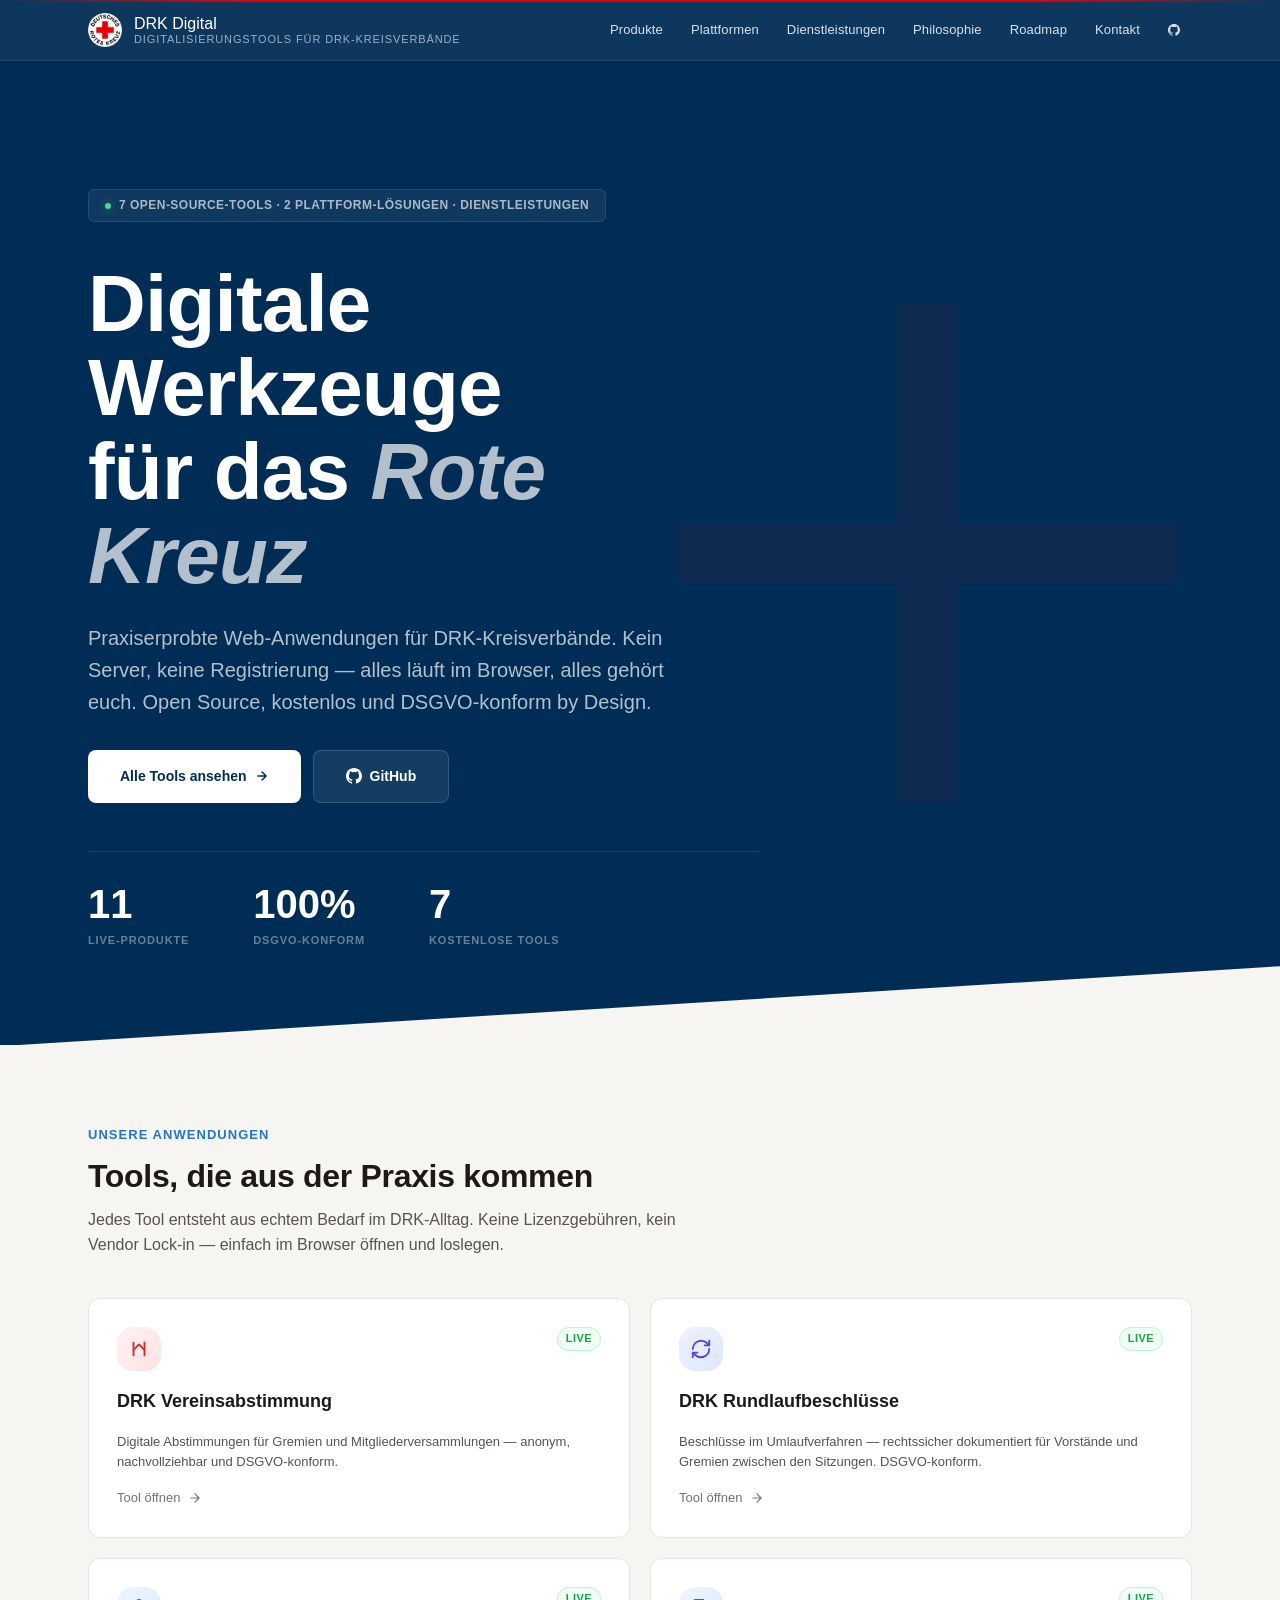
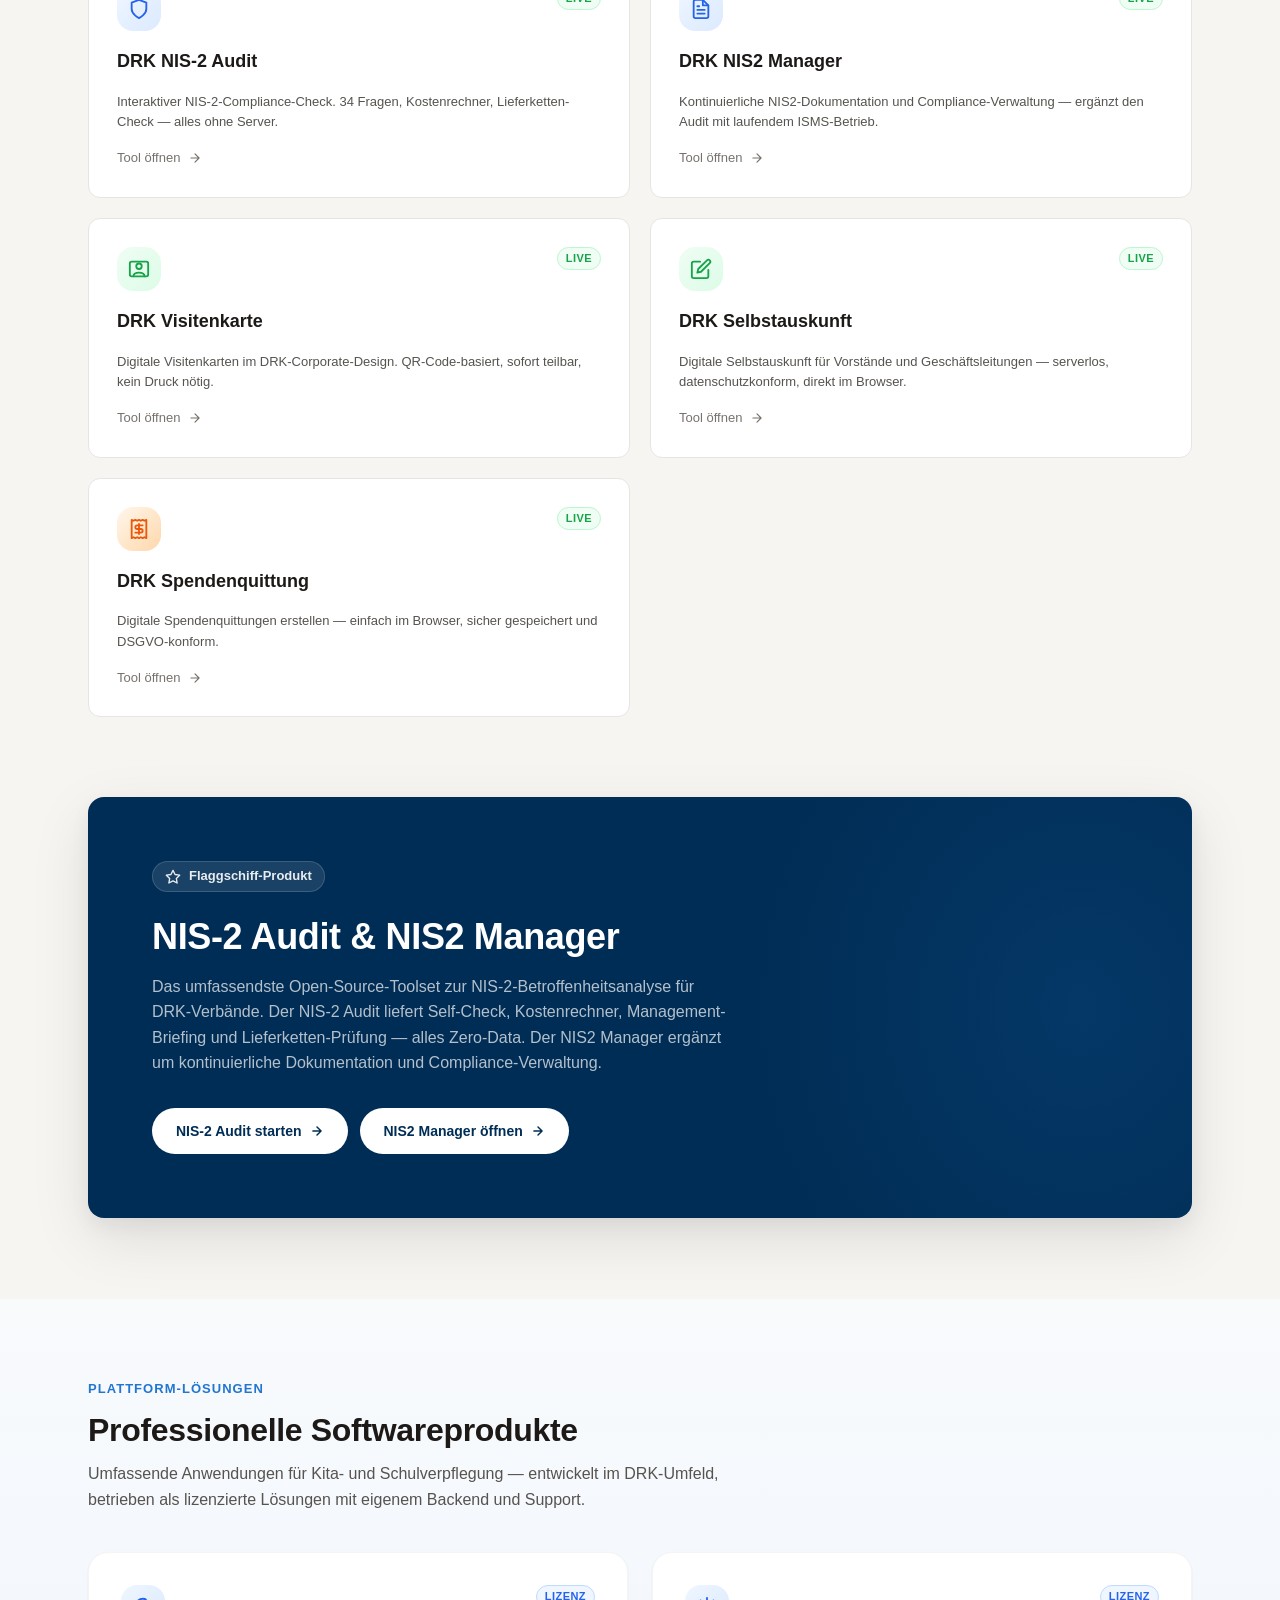
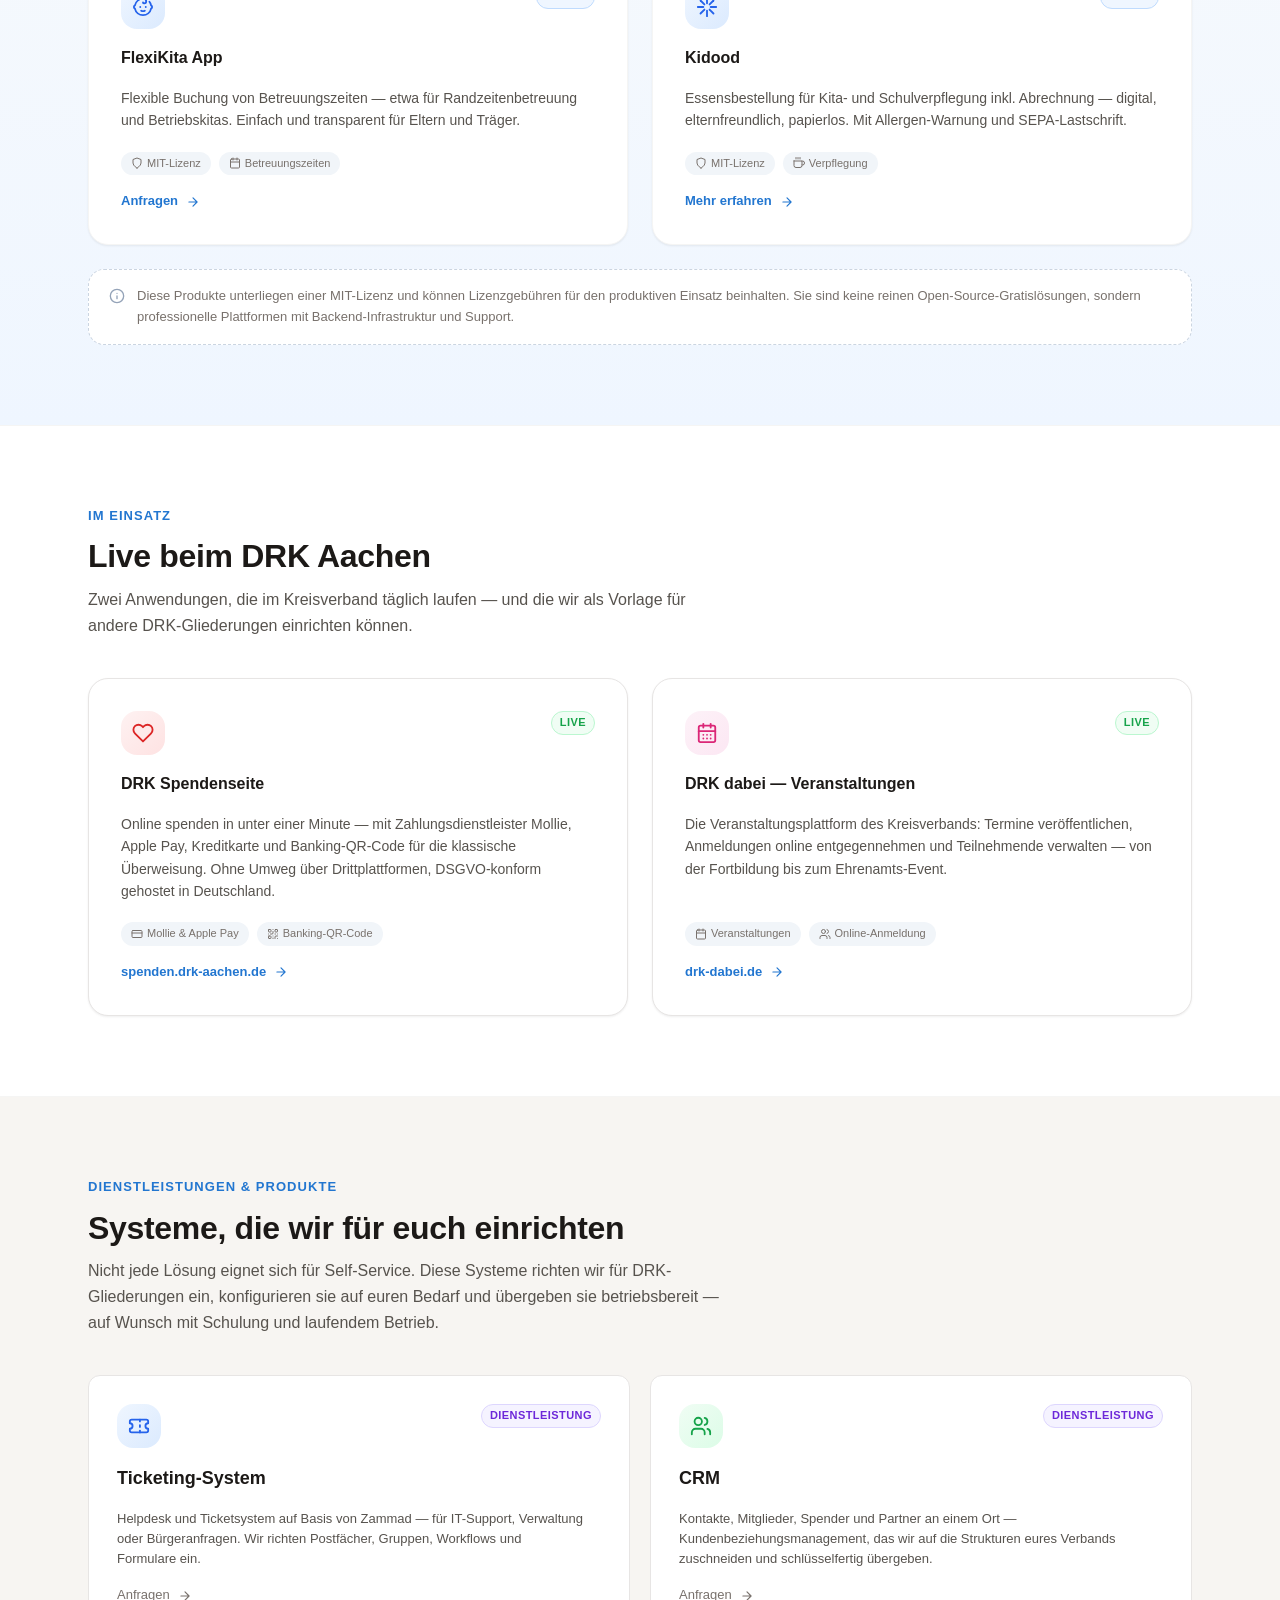
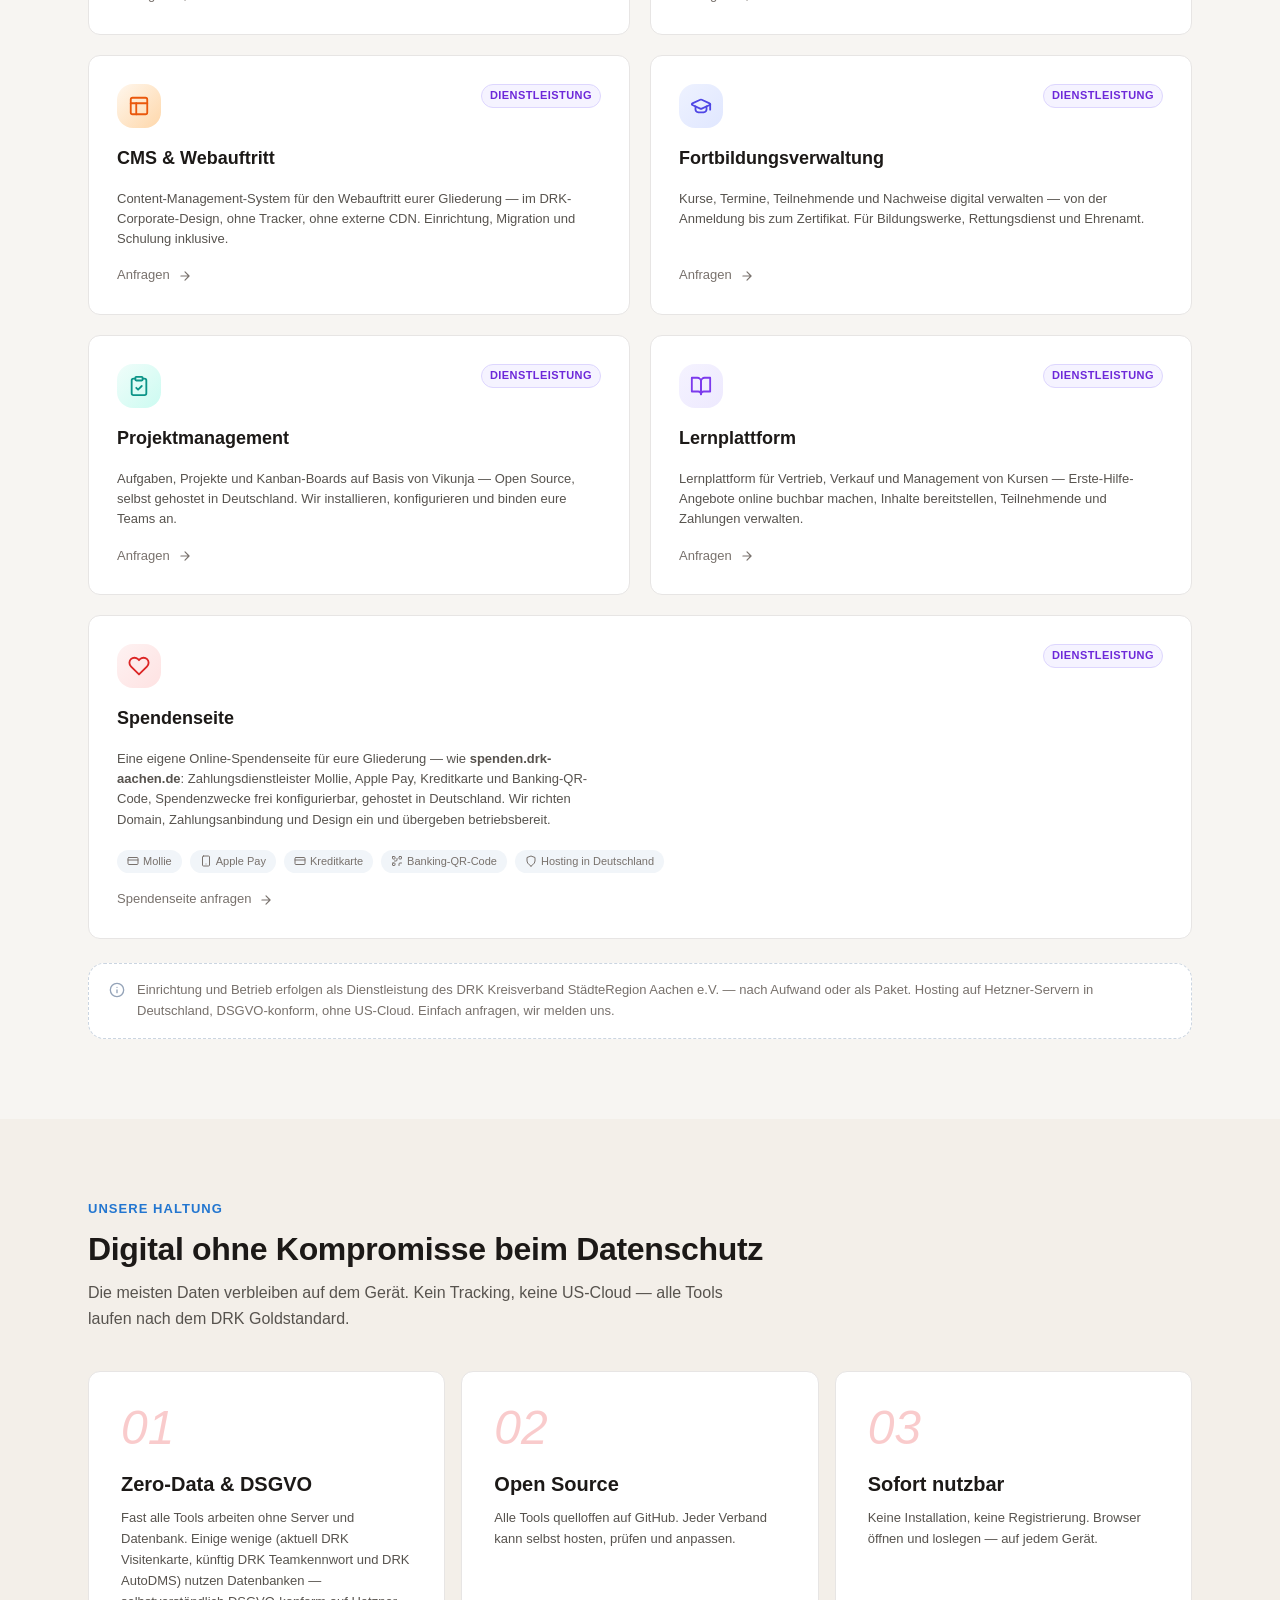
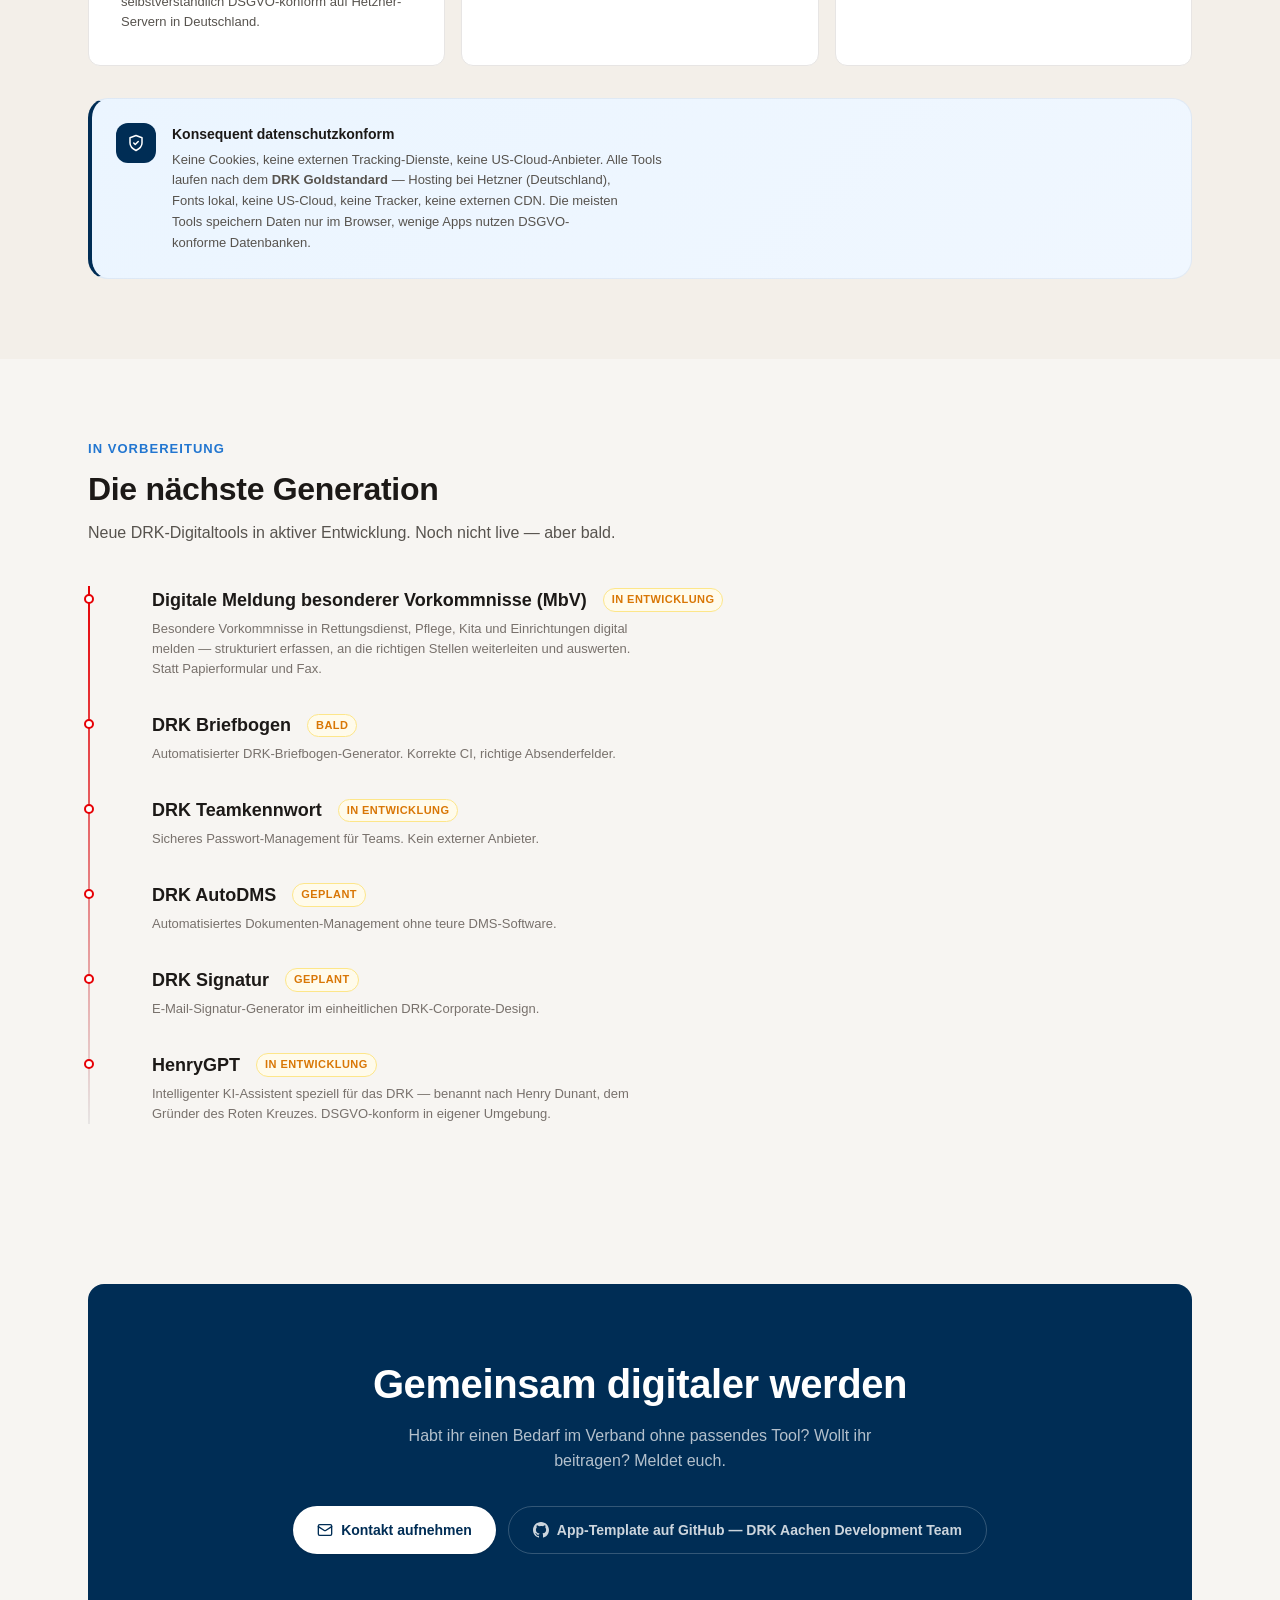
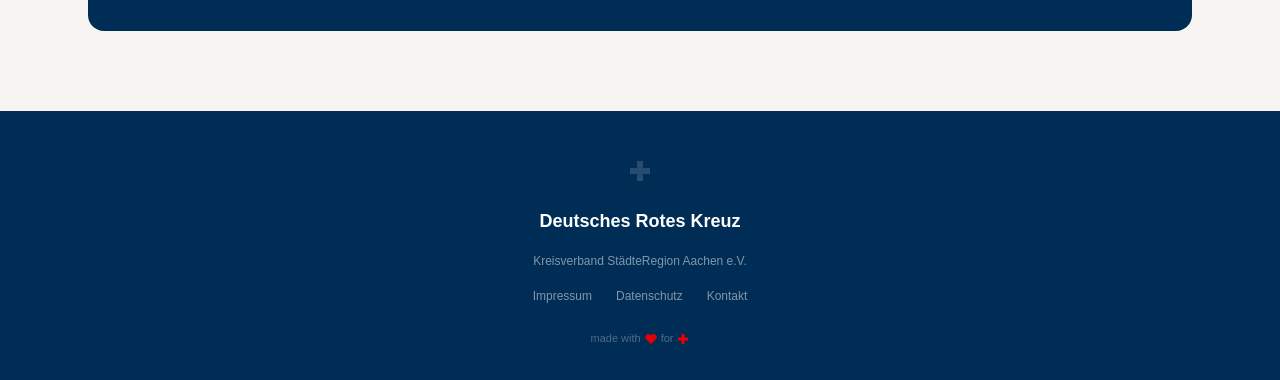
==== commit 7d0c8658: "feat: Dienstleistungen, Live-Referenzen und MbV-Teaser ergänzt - Neue Sektion "Im Einsatz": Spendens" ====
--- a/index.html
+++ b/index.html
@@ -374,6 +374,36 @@
       color: #2563eb;
       border: 1px solid #bfdbfe;
     }
+    .badge-service {
+      background: #f5f3ff;
+      color: #6d28d9;
+      border: 1px solid #ddd6fe;
+    }
+
+    /* Wide card (spans both columns of the product grid) */
+    .product-card--wide {
+      grid-column: span 2;
+    }
+    @media (max-width: 680px) {
+      .product-card--wide { grid-column: auto; }
+    }
+
+    /* ═══════════════════════════════════════════
+       IM EINSATZ — Live-Anwendungen des Kreisverbands
+       ═══════════════════════════════════════════ */
+    .einsatz-section {
+      background: var(--surface);
+      border-bottom: 1px solid var(--border-light);
+    }
+    .einsatz-section .platform-card {
+      border-color: var(--border);
+    }
+    .einsatz-section .platform-card::before {
+      background: linear-gradient(90deg, var(--drk), var(--drk-light));
+    }
+    .einsatz-section .platform-card:hover {
+      border-color: var(--border-hover);
+    }
 
     /* ═══════════════════════════════════════════
        PLATFORM SOLUTIONS
@@ -784,6 +814,7 @@
       <nav class="header-nav">
         <a href="#produkte" class="nav-link">Produkte</a>
         <a href="#plattform" class="nav-link">Plattformen</a>
+        <a href="#dienstleistungen" class="nav-link">Dienstleistungen</a>
         <a href="#philosophie" class="nav-link">Philosophie</a>
         <a href="#roadmap" class="nav-link">Roadmap</a>
         <a href="mailto:digitalisierung@drk-aachen.de" class="nav-link">Kontakt</a>
@@ -798,6 +829,7 @@
     <nav class="mobile-nav">
       <a href="#produkte" onclick="this.parentElement.classList.remove('open')">Produkte</a>
       <a href="#plattform" onclick="this.parentElement.classList.remove('open')">Plattformen</a>
+      <a href="#dienstleistungen" onclick="this.parentElement.classList.remove('open')">Dienstleistungen</a>
       <a href="#philosophie" onclick="this.parentElement.classList.remove('open')">Philosophie</a>
       <a href="#roadmap" onclick="this.parentElement.classList.remove('open')">Roadmap</a>
       <a href="mailto:digitalisierung@drk-aachen.de" onclick="this.parentElement.classList.remove('open')">Kontakt</a>
@@ -812,7 +844,7 @@
       <div class="hero-content">
         <div class="hero-badge">
           <span class="hero-badge-dot"></span>
-          6 Open-Source-Tools + 2 Plattform-Lösungen
+          7 Open-Source-Tools · 2 Plattform-Lösungen · Dienstleistungen
         </div>
         <h1>Digitale Werkzeuge<br/>für das <em>Rote Kreuz</em></h1>
         <p class="hero-description">
@@ -830,7 +862,7 @@
         </div>
         <div class="hero-stats">
           <div class="hero-stat">
-            <div class="hero-stat-value" data-count="9">9</div>
+            <div class="hero-stat-value" data-count="11">11</div>
             <div class="hero-stat-label">Live-Produkte</div>
           </div>
           <div class="hero-stat">
@@ -838,7 +870,7 @@
             <div class="hero-stat-label">DSGVO-konform</div>
           </div>
           <div class="hero-stat">
-            <div class="hero-stat-value">6</div>
+            <div class="hero-stat-value">7</div>
             <div class="hero-stat-label">Kostenlose Tools</div>
           </div>
         </div>
@@ -1041,7 +1073,7 @@
           </a>
 
           <!-- Kidood -->
-          <a href="https://kidood.de" target="_blank" rel="noopener" class="platform-card fade-up">
+          <a href="https://www.kidood.de" target="_blank" rel="noopener" class="platform-card fade-up">
             <div class="platform-card-header">
               <div class="product-icon-wrap" style="background:linear-gradient(135deg,#eff6ff,#dbeafe);color:#2563eb;">
                 <svg width="22" height="22" viewBox="0 0 24 24" fill="none" stroke="currentColor" stroke-width="2" stroke-linecap="round" stroke-linejoin="round"><path d="M2 12h6"/><path d="M22 12h-6"/><path d="M12 2v6"/><path d="M12 22v-6"/><path d="m4.93 4.93 4.24 4.24"/><path d="m14.83 14.83 4.24 4.24"/><path d="m19.07 4.93-4.24 4.24"/><path d="m9.17 14.83-4.24 4.24"/></svg>
@@ -1075,6 +1107,213 @@
       </div>
     </section>
 
+
+    <!-- ═══ IM EINSATZ ═══ -->
+    <section id="einsatz" class="section einsatz-section">
+      <div class="container">
+        <div class="section-header fade-up">
+          <div class="section-label">Im Einsatz</div>
+          <h2 class="section-title">Live beim DRK Aachen</h2>
+          <p class="section-description">Zwei Anwendungen, die im Kreisverband täglich laufen — und die wir als Vorlage für andere DRK-Gliederungen einrichten können.</p>
+        </div>
+
+        <div class="platform-grid stagger">
+
+          <!-- Spendenseite -->
+          <a href="https://spenden.drk-aachen.de" target="_blank" rel="noopener" class="platform-card fade-up">
+            <div class="platform-card-header">
+              <div class="product-icon-wrap" style="background:linear-gradient(135deg,#fef2f2,#fee2e2);color:#dc2626;">
+                <svg width="22" height="22" viewBox="0 0 24 24" fill="none" stroke="currentColor" stroke-width="2" stroke-linecap="round" stroke-linejoin="round"><path d="M20.84 4.61a5.5 5.5 0 0 0-7.78 0L12 5.67l-1.06-1.06a5.5 5.5 0 0 0-7.78 7.78l1.06 1.06L12 21.23l7.78-7.78 1.06-1.06a5.5 5.5 0 0 0 0-7.78z"/></svg>
+              </div>
+              <span class="badge badge-live">Live</span>
+            </div>
+            <div class="platform-card-name">DRK Spendenseite</div>
+            <p class="platform-card-desc">Online spenden in unter einer Minute — mit Zahlungsdienstleister Mollie, Apple Pay, Kreditkarte und Banking-QR-Code für die klassische Überweisung. Ohne Umweg über Drittplattformen, DSGVO-konform gehostet in Deutschland.</p>
+            <div class="platform-card-meta">
+              <span class="platform-tag">
+                <svg viewBox="0 0 24 24" fill="none" stroke="currentColor" stroke-width="2" stroke-linecap="round" stroke-linejoin="round"><rect x="2" y="5" width="20" height="14" rx="2"/><line x1="2" y1="10" x2="22" y2="10"/></svg>
+                Mollie &amp; Apple Pay
+              </span>
+              <span class="platform-tag">
+                <svg viewBox="0 0 24 24" fill="none" stroke="currentColor" stroke-width="2" stroke-linecap="round" stroke-linejoin="round"><rect x="3" y="3" width="5" height="5" rx="1"/><rect x="16" y="3" width="5" height="5" rx="1"/><rect x="3" y="16" width="5" height="5" rx="1"/><path d="M21 16h-3a2 2 0 0 0-2 2v3"/><path d="M21 21v.01"/><path d="M12 7v3a2 2 0 0 1-2 2H7"/><path d="M3 12h.01"/><path d="M12 3h.01"/><path d="M12 16v.01"/><path d="M16 12h1"/><path d="M21 12v.01"/><path d="M12 21v-1"/></svg>
+                Banking-QR-Code
+              </span>
+            </div>
+            <div class="platform-card-footer">
+              spenden.drk-aachen.de
+              <svg width="14" height="14" viewBox="0 0 24 24" fill="none" stroke="currentColor" stroke-width="2" stroke-linecap="round" stroke-linejoin="round"><path d="M5 12h14M12 5l7 7-7 7"/></svg>
+            </div>
+          </a>
+
+          <!-- Veranstaltungen -->
+          <a href="https://drk-dabei.de" target="_blank" rel="noopener" class="platform-card fade-up">
+            <div class="platform-card-header">
+              <div class="product-icon-wrap" style="background:linear-gradient(135deg,#fdf2f8,#fce7f3);color:#db2777;">
+                <svg width="22" height="22" viewBox="0 0 24 24" fill="none" stroke="currentColor" stroke-width="2" stroke-linecap="round" stroke-linejoin="round"><rect x="3" y="4" width="18" height="18" rx="2" ry="2"/><line x1="16" y1="2" x2="16" y2="6"/><line x1="8" y1="2" x2="8" y2="6"/><line x1="3" y1="10" x2="21" y2="10"/><path d="M8 14h.01"/><path d="M12 14h.01"/><path d="M16 14h.01"/><path d="M8 18h.01"/><path d="M12 18h.01"/><path d="M16 18h.01"/></svg>
+              </div>
+              <span class="badge badge-live">Live</span>
+            </div>
+            <div class="platform-card-name">DRK dabei — Veranstaltungen</div>
+            <p class="platform-card-desc">Die Veranstaltungsplattform des Kreisverbands: Termine veröffentlichen, Anmeldungen online entgegennehmen und Teilnehmende verwalten — von der Fortbildung bis zum Ehrenamts-Event.</p>
+            <div class="platform-card-meta">
+              <span class="platform-tag">
+                <svg viewBox="0 0 24 24" fill="none" stroke="currentColor" stroke-width="2" stroke-linecap="round" stroke-linejoin="round"><rect x="3" y="4" width="18" height="18" rx="2" ry="2"/><line x1="16" y1="2" x2="16" y2="6"/><line x1="8" y1="2" x2="8" y2="6"/><line x1="3" y1="10" x2="21" y2="10"/></svg>
+                Veranstaltungen
+              </span>
+              <span class="platform-tag">
+                <svg viewBox="0 0 24 24" fill="none" stroke="currentColor" stroke-width="2" stroke-linecap="round" stroke-linejoin="round"><path d="M16 21v-2a4 4 0 0 0-4-4H6a4 4 0 0 0-4 4v2"/><circle cx="9" cy="7" r="4"/><path d="M22 21v-2a4 4 0 0 0-3-3.87"/><path d="M16 3.13a4 4 0 0 1 0 7.75"/></svg>
+                Online-Anmeldung
+              </span>
+            </div>
+            <div class="platform-card-footer">
+              drk-dabei.de
+              <svg width="14" height="14" viewBox="0 0 24 24" fill="none" stroke="currentColor" stroke-width="2" stroke-linecap="round" stroke-linejoin="round"><path d="M5 12h14M12 5l7 7-7 7"/></svg>
+            </div>
+          </a>
+
+        </div>
+      </div>
+    </section>
+
+    <!-- ═══ DIENSTLEISTUNGEN & PRODUKTE ═══ -->
+    <section id="dienstleistungen" class="section">
+      <div class="container">
+        <div class="section-header fade-up">
+          <div class="section-label">Dienstleistungen &amp; Produkte</div>
+          <h2 class="section-title">Systeme, die wir für euch einrichten</h2>
+          <p class="section-description">Nicht jede Lösung eignet sich für Self-Service. Diese Systeme richten wir für DRK-Gliederungen ein, konfigurieren sie auf euren Bedarf und übergeben sie betriebsbereit — auf Wunsch mit Schulung und laufendem Betrieb.</p>
+        </div>
+
+        <div class="products-grid stagger">
+
+          <!-- Ticketing-System -->
+          <a href="mailto:digitalisierung@drk-aachen.de?subject=Anfrage%20Ticketing-System" class="product-card fade-up">
+            <div class="product-card-header">
+              <div class="product-icon-wrap" style="background:linear-gradient(135deg,#eff6ff,#dbeafe);color:#2563eb;">
+                <svg width="22" height="22" viewBox="0 0 24 24" fill="none" stroke="currentColor" stroke-width="2" stroke-linecap="round" stroke-linejoin="round"><path d="M2 9a3 3 0 0 1 0 6v2a2 2 0 0 0 2 2h16a2 2 0 0 0 2-2v-2a3 3 0 0 1 0-6V7a2 2 0 0 0-2-2H4a2 2 0 0 0-2 2Z"/><path d="M13 5v2"/><path d="M13 17v2"/><path d="M13 11v2"/></svg>
+              </div>
+              <span class="badge badge-service">Dienstleistung</span>
+            </div>
+            <div class="product-card-name">Ticketing-System</div>
+            <p class="product-card-desc">Helpdesk und Ticketsystem auf Basis von Zammad — für IT-Support, Verwaltung oder Bürgeranfragen. Wir richten Postfächer, Gruppen, Workflows und Formulare ein.</p>
+            <div class="product-card-footer">
+              Anfragen
+              <svg width="14" height="14" viewBox="0 0 24 24" fill="none" stroke="currentColor" stroke-width="2" stroke-linecap="round" stroke-linejoin="round"><path d="M5 12h14M12 5l7 7-7 7"/></svg>
+            </div>
+          </a>
+
+          <!-- CRM -->
+          <a href="mailto:digitalisierung@drk-aachen.de?subject=Anfrage%20CRM" class="product-card fade-up">
+            <div class="product-card-header">
+              <div class="product-icon-wrap" style="background:linear-gradient(135deg,#f0fdf4,#dcfce7);color:#16a34a;">
+                <svg width="22" height="22" viewBox="0 0 24 24" fill="none" stroke="currentColor" stroke-width="2" stroke-linecap="round" stroke-linejoin="round"><path d="M16 21v-2a4 4 0 0 0-4-4H6a4 4 0 0 0-4 4v2"/><circle cx="9" cy="7" r="4"/><path d="M22 21v-2a4 4 0 0 0-3-3.87"/><path d="M16 3.13a4 4 0 0 1 0 7.75"/></svg>
+              </div>
+              <span class="badge badge-service">Dienstleistung</span>
+            </div>
+            <div class="product-card-name">CRM</div>
+            <p class="product-card-desc">Kontakte, Mitglieder, Spender und Partner an einem Ort — Kundenbeziehungsmanagement, das wir auf die Strukturen eures Verbands zuschneiden und schlüsselfertig übergeben.</p>
+            <div class="product-card-footer">
+              Anfragen
+              <svg width="14" height="14" viewBox="0 0 24 24" fill="none" stroke="currentColor" stroke-width="2" stroke-linecap="round" stroke-linejoin="round"><path d="M5 12h14M12 5l7 7-7 7"/></svg>
+            </div>
+          </a>
+
+          <!-- CMS &amp; Webauftritt -->
+          <a href="mailto:digitalisierung@drk-aachen.de?subject=Anfrage%20CMS" class="product-card fade-up">
+            <div class="product-card-header">
+              <div class="product-icon-wrap" style="background:linear-gradient(135deg,#fff7ed,#fed7aa);color:#ea580c;">
+                <svg width="22" height="22" viewBox="0 0 24 24" fill="none" stroke="currentColor" stroke-width="2" stroke-linecap="round" stroke-linejoin="round"><rect width="18" height="18" x="3" y="3" rx="2"/><path d="M3 9h18"/><path d="M9 21V9"/></svg>
+              </div>
+              <span class="badge badge-service">Dienstleistung</span>
+            </div>
+            <div class="product-card-name">CMS &amp; Webauftritt</div>
+            <p class="product-card-desc">Content-Management-System für den Webauftritt eurer Gliederung — im DRK-Corporate-Design, ohne Tracker, ohne externe CDN. Einrichtung, Migration und Schulung inklusive.</p>
+            <div class="product-card-footer">
+              Anfragen
+              <svg width="14" height="14" viewBox="0 0 24 24" fill="none" stroke="currentColor" stroke-width="2" stroke-linecap="round" stroke-linejoin="round"><path d="M5 12h14M12 5l7 7-7 7"/></svg>
+            </div>
+          </a>
+
+          <!-- Fortbildungsverwaltung -->
+          <a href="mailto:digitalisierung@drk-aachen.de?subject=Anfrage%20Fortbildungsverwaltung" class="product-card fade-up">
+            <div class="product-card-header">
+              <div class="product-icon-wrap" style="background:linear-gradient(135deg,#eef2ff,#e0e7ff);color:#4f46e5;">
+                <svg width="22" height="22" viewBox="0 0 24 24" fill="none" stroke="currentColor" stroke-width="2" stroke-linecap="round" stroke-linejoin="round"><path d="M21.42 10.922a1 1 0 0 0-.019-1.838L12.83 5.18a2 2 0 0 0-1.66 0L2.6 9.08a1 1 0 0 0 0 1.832l8.57 3.908a2 2 0 0 0 1.66 0z"/><path d="M22 10v6"/><path d="M6 12.5V16a6 3 0 0 0 12 0v-3.5"/></svg>
+              </div>
+              <span class="badge badge-service">Dienstleistung</span>
+            </div>
+            <div class="product-card-name">Fortbildungsverwaltung</div>
+            <p class="product-card-desc">Kurse, Termine, Teilnehmende und Nachweise digital verwalten — von der Anmeldung bis zum Zertifikat. Für Bildungswerke, Rettungsdienst und Ehrenamt.</p>
+            <div class="product-card-footer">
+              Anfragen
+              <svg width="14" height="14" viewBox="0 0 24 24" fill="none" stroke="currentColor" stroke-width="2" stroke-linecap="round" stroke-linejoin="round"><path d="M5 12h14M12 5l7 7-7 7"/></svg>
+            </div>
+          </a>
+
+          <!-- Projektmanagement -->
+          <a href="mailto:digitalisierung@drk-aachen.de?subject=Anfrage%20Projektmanagement%20(Vikunja)" class="product-card fade-up">
+            <div class="product-card-header">
+              <div class="product-icon-wrap" style="background:linear-gradient(135deg,#f0fdfa,#ccfbf1);color:#0d9488;">
+                <svg width="22" height="22" viewBox="0 0 24 24" fill="none" stroke="currentColor" stroke-width="2" stroke-linecap="round" stroke-linejoin="round"><rect width="8" height="4" x="8" y="2" rx="1" ry="1"/><path d="M16 4h2a2 2 0 0 1 2 2v14a2 2 0 0 1-2 2H6a2 2 0 0 1-2-2V6a2 2 0 0 1 2-2h2"/><path d="m9 14 2 2 4-4"/></svg>
+              </div>
+              <span class="badge badge-service">Dienstleistung</span>
+            </div>
+            <div class="product-card-name">Projektmanagement</div>
+            <p class="product-card-desc">Aufgaben, Projekte und Kanban-Boards auf Basis von Vikunja — Open Source, selbst gehostet in Deutschland. Wir installieren, konfigurieren und binden eure Teams an.</p>
+            <div class="product-card-footer">
+              Anfragen
+              <svg width="14" height="14" viewBox="0 0 24 24" fill="none" stroke="currentColor" stroke-width="2" stroke-linecap="round" stroke-linejoin="round"><path d="M5 12h14M12 5l7 7-7 7"/></svg>
+            </div>
+          </a>
+
+          <!-- Lernplattform -->
+          <a href="mailto:digitalisierung@drk-aachen.de?subject=Anfrage%20Lernplattform" class="product-card fade-up">
+            <div class="product-card-header">
+              <div class="product-icon-wrap" style="background:linear-gradient(135deg,#f5f3ff,#ede9fe);color:#7c3aed;">
+                <svg width="22" height="22" viewBox="0 0 24 24" fill="none" stroke="currentColor" stroke-width="2" stroke-linecap="round" stroke-linejoin="round"><path d="M2 3h6a4 4 0 0 1 4 4v14a3 3 0 0 0-3-3H2z"/><path d="M22 3h-6a4 4 0 0 0-4 4v14a3 3 0 0 1 3-3h7z"/></svg>
+              </div>
+              <span class="badge badge-service">Dienstleistung</span>
+            </div>
+            <div class="product-card-name">Lernplattform</div>
+            <p class="product-card-desc">Lernplattform für Vertrieb, Verkauf und Management von Kursen — Erste-Hilfe-Angebote online buchbar machen, Inhalte bereitstellen, Teilnehmende und Zahlungen verwalten.</p>
+            <div class="product-card-footer">
+              Anfragen
+              <svg width="14" height="14" viewBox="0 0 24 24" fill="none" stroke="currentColor" stroke-width="2" stroke-linecap="round" stroke-linejoin="round"><path d="M5 12h14M12 5l7 7-7 7"/></svg>
+            </div>
+          </a>
+
+          <!-- Spendenseite -->
+          <a href="mailto:digitalisierung@drk-aachen.de?subject=Anfrage%20Spendenseite" class="product-card fade-up product-card--wide">
+            <div class="product-card-header">
+              <div class="product-icon-wrap" style="background:linear-gradient(135deg,#fef2f2,#fee2e2);color:#dc2626;">
+                <svg width="22" height="22" viewBox="0 0 24 24" fill="none" stroke="currentColor" stroke-width="2" stroke-linecap="round" stroke-linejoin="round"><path d="M20.84 4.61a5.5 5.5 0 0 0-7.78 0L12 5.67l-1.06-1.06a5.5 5.5 0 0 0-7.78 7.78l1.06 1.06L12 21.23l7.78-7.78 1.06-1.06a5.5 5.5 0 0 0 0-7.78z"/></svg>
+              </div>
+              <span class="badge badge-service">Dienstleistung</span>
+            </div>
+            <div class="product-card-name">Spendenseite</div>
+            <p class="product-card-desc">Eine eigene Online-Spendenseite für eure Gliederung — wie <strong>spenden.drk-aachen.de</strong>: Zahlungsdienstleister Mollie, Apple Pay, Kreditkarte und Banking-QR-Code, Spendenzwecke frei konfigurierbar, gehostet in Deutschland. Wir richten Domain, Zahlungsanbindung und Design ein und übergeben betriebsbereit.</p>
+            <div class="platform-card-meta">
+              <span class="platform-tag"><svg viewBox="0 0 24 24" fill="none" stroke="currentColor" stroke-width="2" stroke-linecap="round" stroke-linejoin="round"><rect x="2" y="5" width="20" height="14" rx="2"/><line x1="2" y1="10" x2="22" y2="10"/></svg>Mollie</span>
+              <span class="platform-tag"><svg viewBox="0 0 24 24" fill="none" stroke="currentColor" stroke-width="2" stroke-linecap="round" stroke-linejoin="round"><rect x="5" y="2" width="14" height="20" rx="2"/><path d="M12 18h.01"/></svg>Apple Pay</span>
+              <span class="platform-tag"><svg viewBox="0 0 24 24" fill="none" stroke="currentColor" stroke-width="2" stroke-linecap="round" stroke-linejoin="round"><rect x="2" y="5" width="20" height="14" rx="2"/><line x1="2" y1="10" x2="22" y2="10"/></svg>Kreditkarte</span>
+              <span class="platform-tag"><svg viewBox="0 0 24 24" fill="none" stroke="currentColor" stroke-width="2" stroke-linecap="round" stroke-linejoin="round"><rect x="3" y="3" width="5" height="5" rx="1"/><rect x="16" y="3" width="5" height="5" rx="1"/><rect x="3" y="16" width="5" height="5" rx="1"/><path d="M21 16h-3a2 2 0 0 0-2 2v3"/><path d="M12 7v3a2 2 0 0 1-2 2H7"/></svg>Banking-QR-Code</span>
+              <span class="platform-tag"><svg viewBox="0 0 24 24" fill="none" stroke="currentColor" stroke-width="2" stroke-linecap="round" stroke-linejoin="round"><path d="M12 22s8-4 8-10V5l-8-3-8 3v7c0 6 8 10 8 10z"/></svg>Hosting in Deutschland</span>
+            </div>
+            <div class="product-card-footer">
+              Spendenseite anfragen
+              <svg width="14" height="14" viewBox="0 0 24 24" fill="none" stroke="currentColor" stroke-width="2" stroke-linecap="round" stroke-linejoin="round"><path d="M5 12h14M12 5l7 7-7 7"/></svg>
+            </div>
+          </a>
+
+        </div>
+
+        <div class="platform-note fade-up">
+          <svg width="16" height="16" viewBox="0 0 24 24" fill="none" stroke="currentColor" stroke-width="2" stroke-linecap="round" stroke-linejoin="round"><circle cx="12" cy="12" r="10"/><line x1="12" y1="16" x2="12" y2="12"/><line x1="12" y1="8" x2="12.01" y2="8"/></svg>
+          <span>Einrichtung und Betrieb erfolgen als Dienstleistung des DRK Kreisverband StädteRegion Aachen e.V. — nach Aufwand oder als Paket. Hosting auf Hetzner-Servern in Deutschland, DSGVO-konform, ohne US-Cloud. Einfach anfragen, wir melden uns.</span>
+        </div>
+      </div>
+    </section>
+
     <!-- ═══ PHILOSOPHIE ═══ -->
     <section id="philosophie" class="section" style="background:var(--bg-warm);">
       <div class="container">
@@ -1125,6 +1364,10 @@
         </div>
 
         <div class="roadmap-timeline stagger">
+          <div class="roadmap-item fade-up">
+            <div class="roadmap-name">Digitale Meldung besonderer Vorkommnisse (MbV) <span class="badge badge-dev" style="margin-left:var(--space-2);">In Entwicklung</span></div>
+            <p class="roadmap-desc">Besondere Vorkommnisse in Rettungsdienst, Pflege, Kita und Einrichtungen digital melden — strukturiert erfassen, an die richtigen Stellen weiterleiten und auswerten. Statt Papierformular und Fax.</p>
+          </div>
           <div class="roadmap-item fade-up">
             <div class="roadmap-name">DRK Briefbogen <span class="badge badge-dev" style="margin-left:var(--space-2);">Bald</span></div>
             <p class="roadmap-desc">Automatisierter DRK-Briefbogen-Generator. Korrekte CI, richtige Absenderfelder.</p>
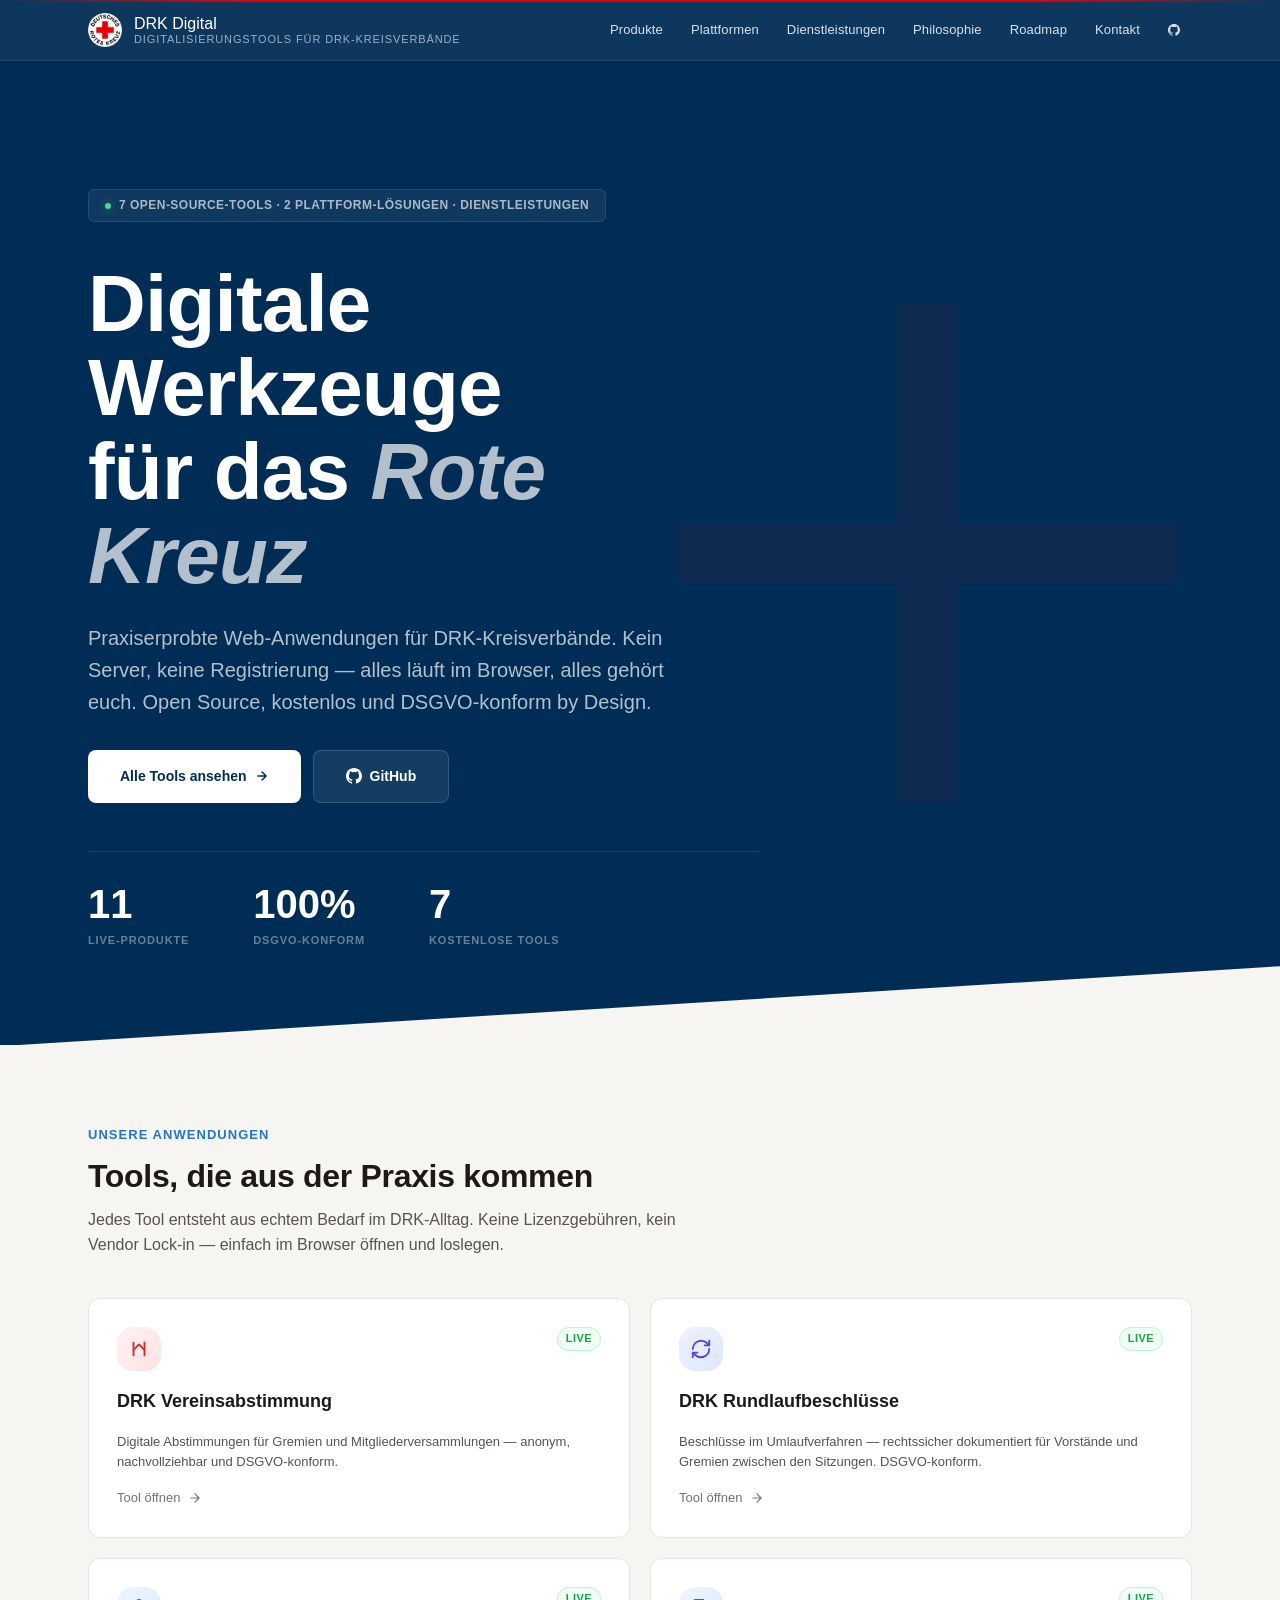
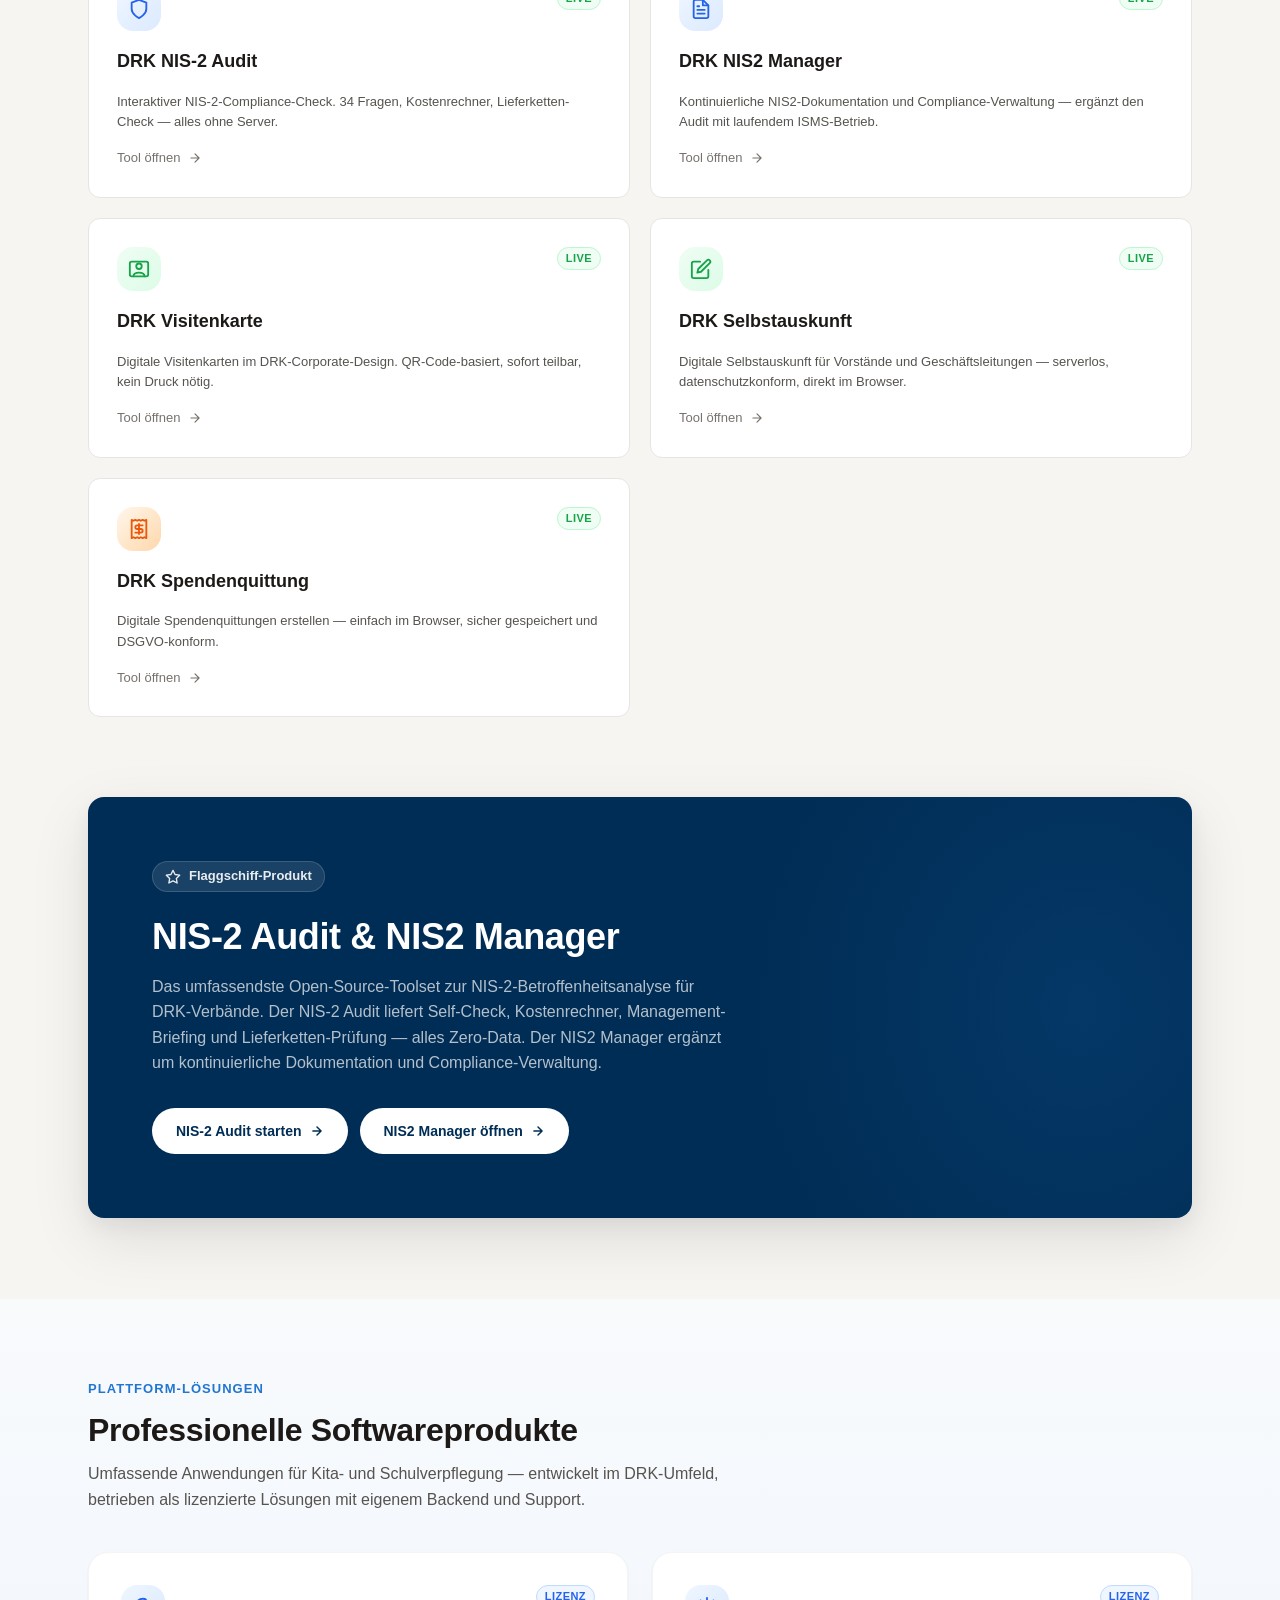
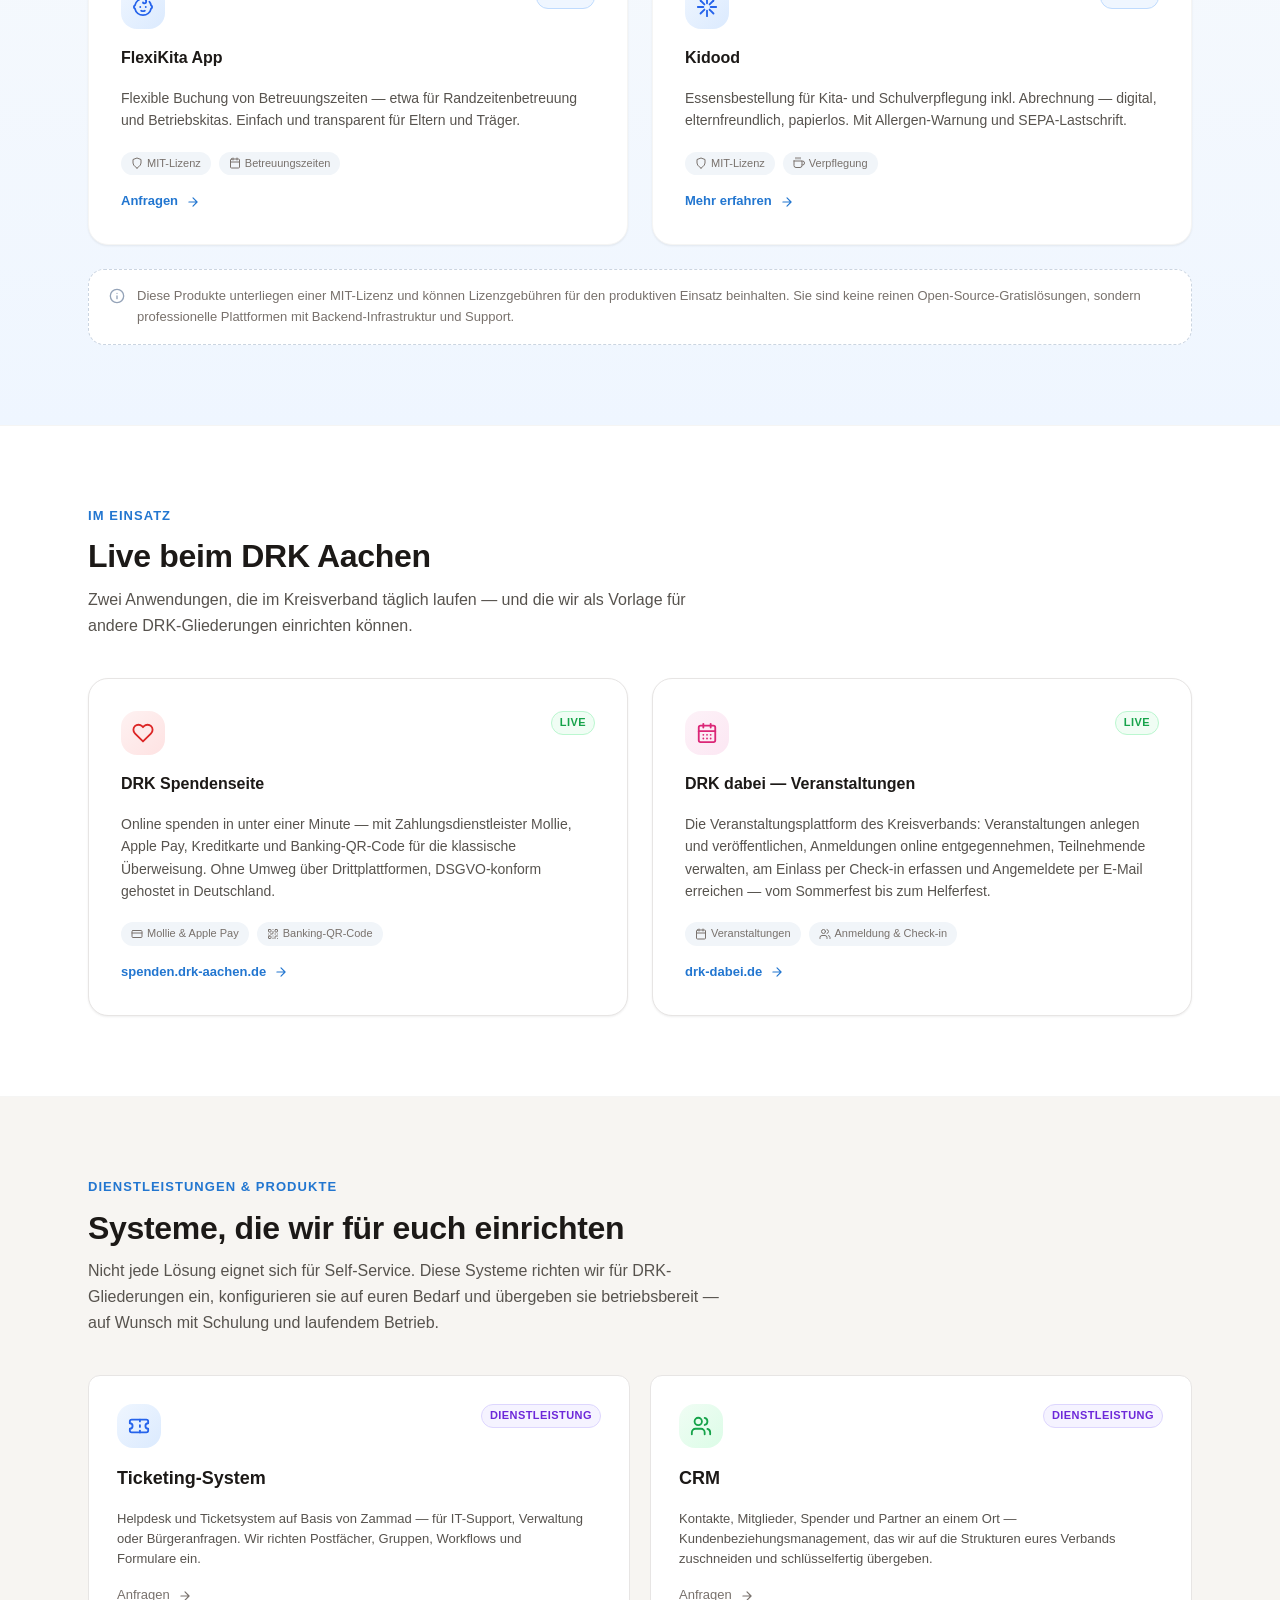
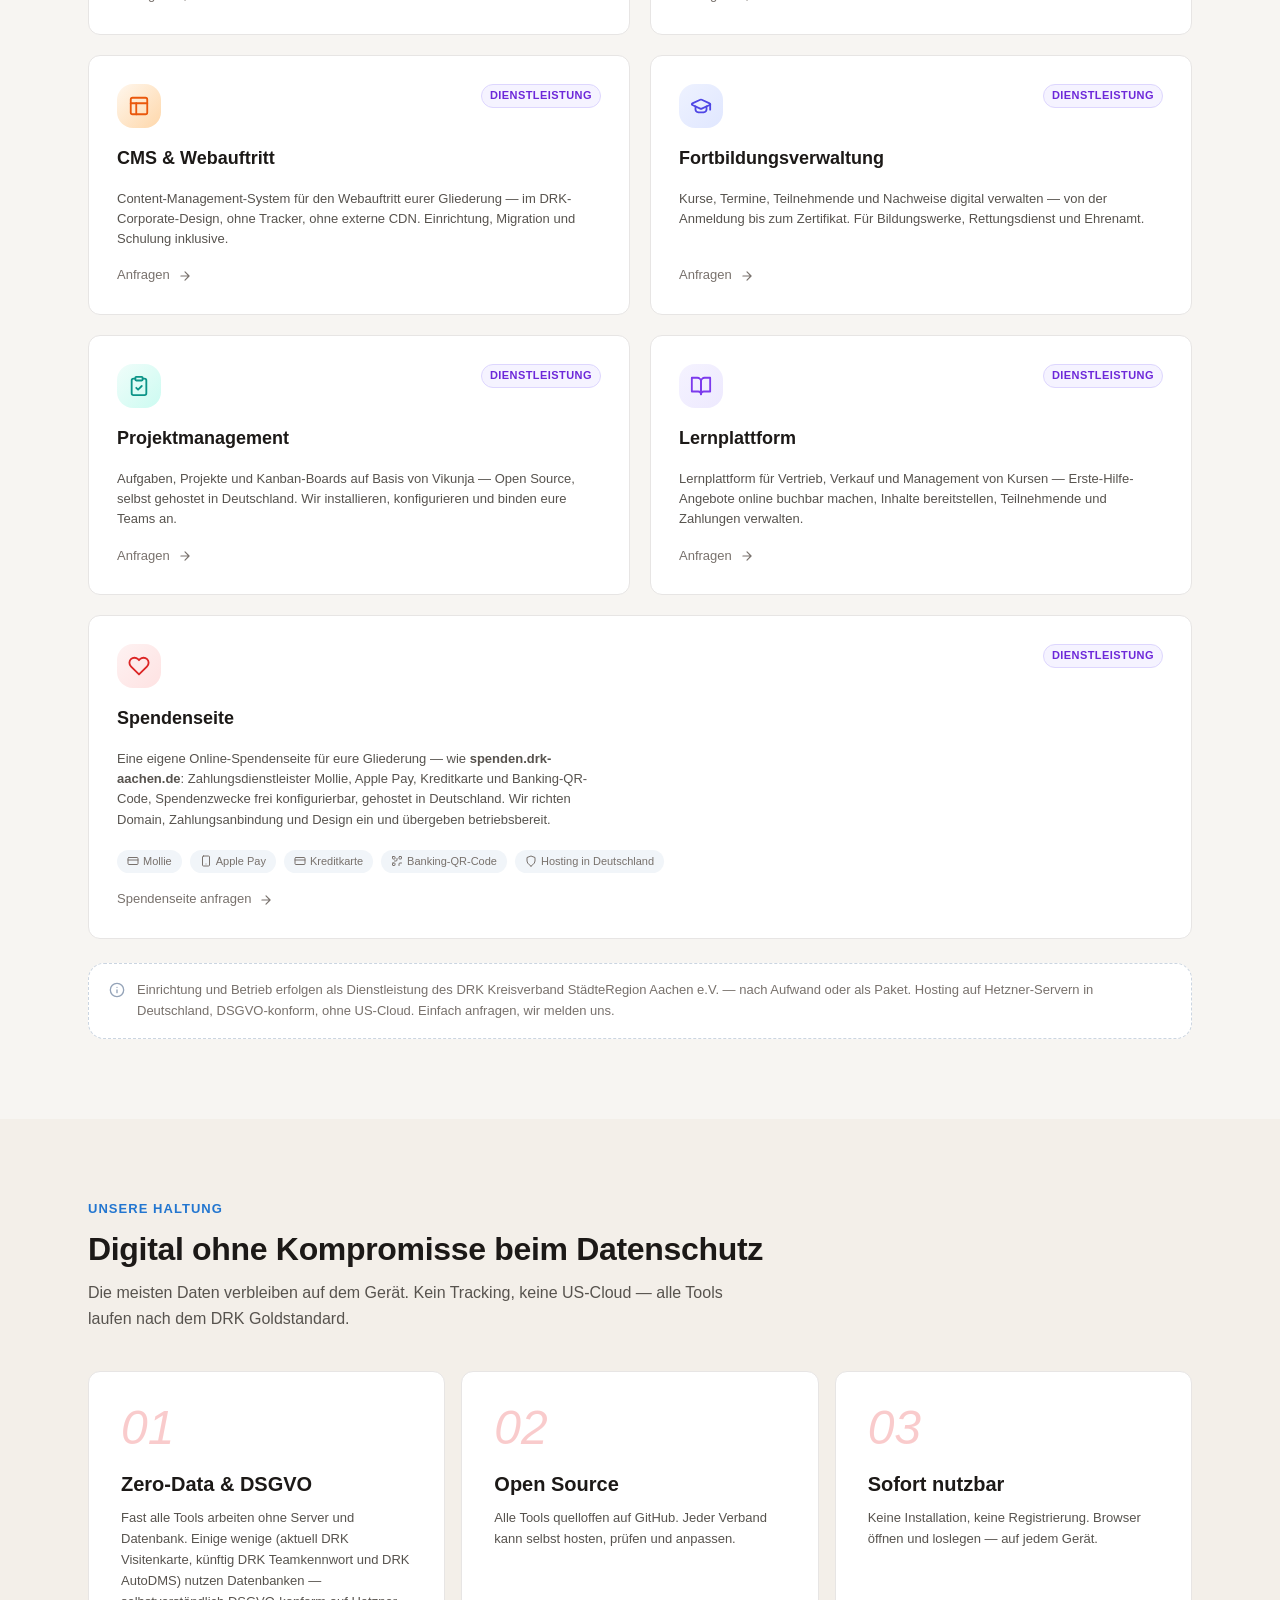
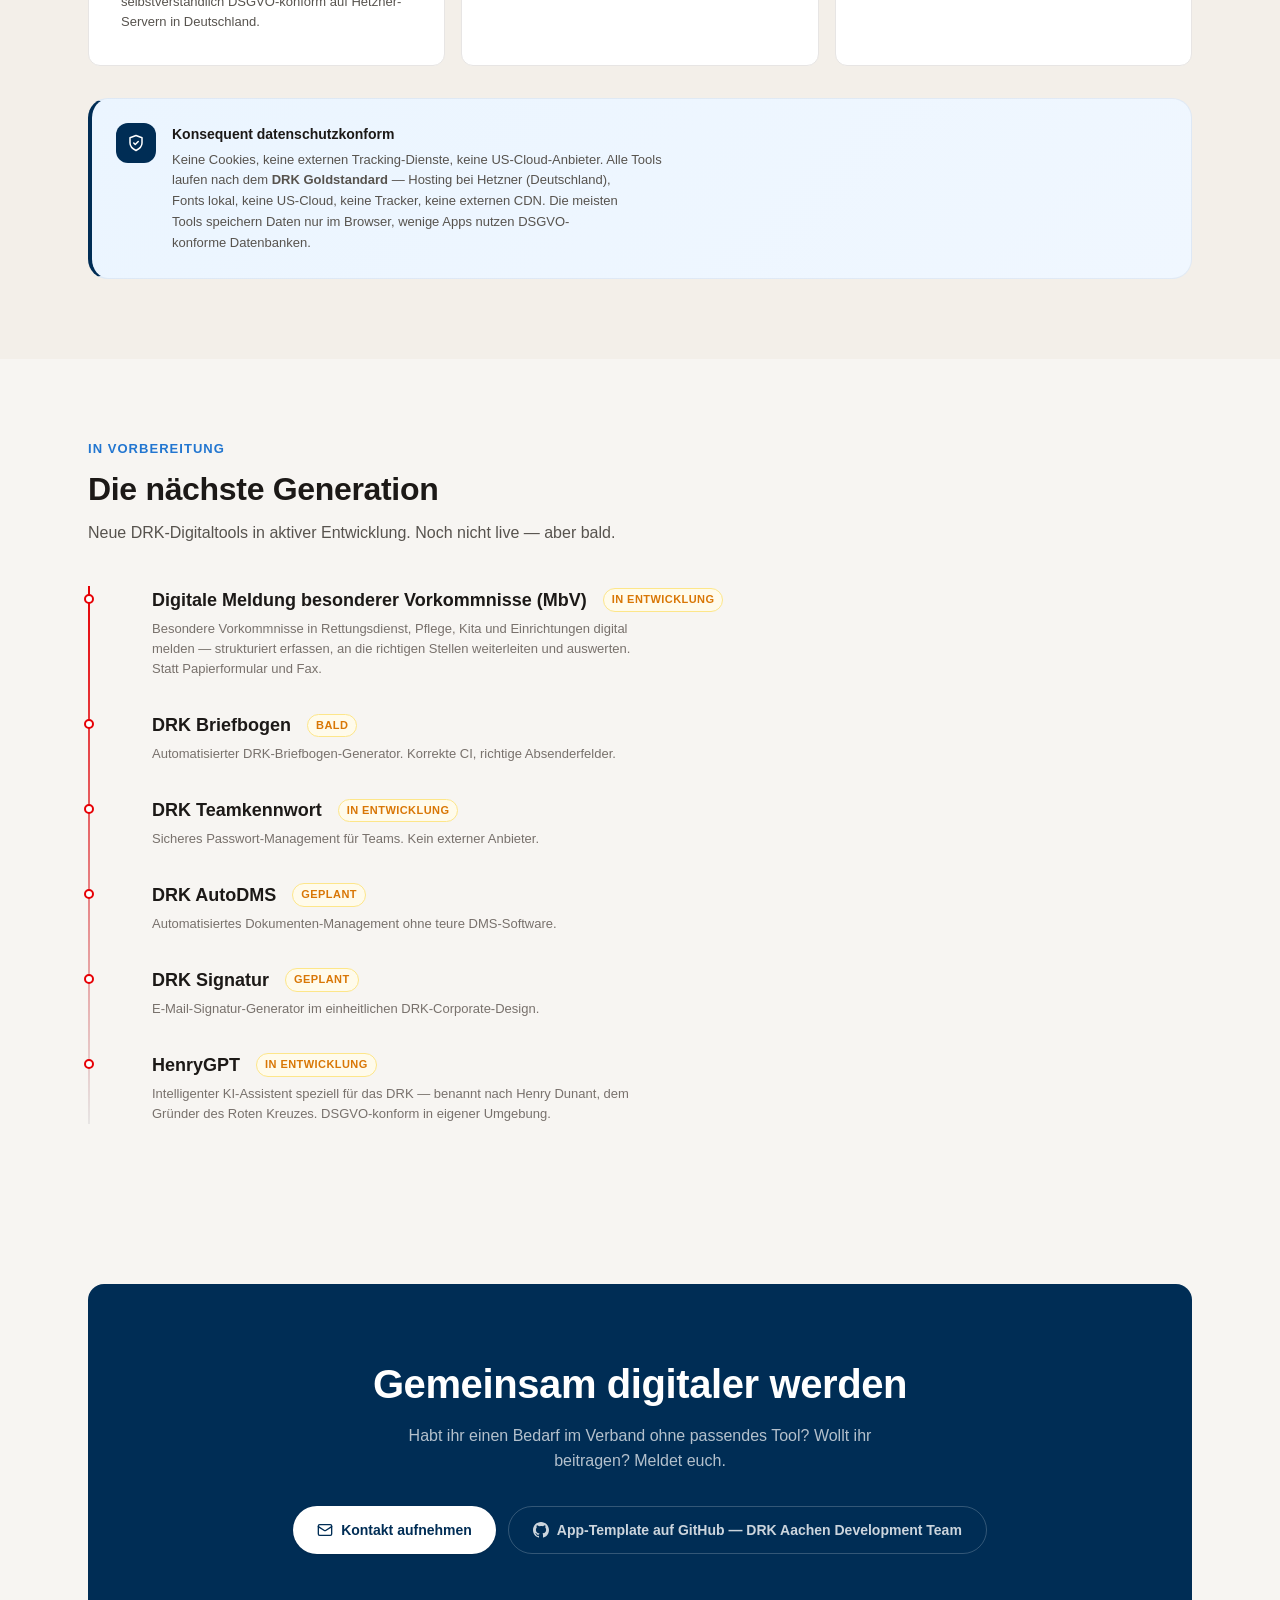
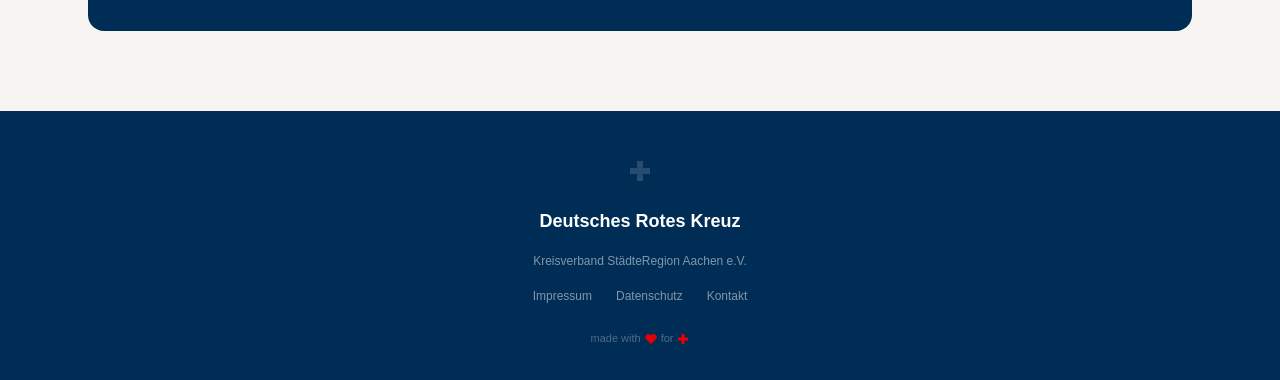
==== commit e88050fa: "fix: drk-dabei-Kachel präzisiert (Anmeldung, Check-in, E-Mail-Versand) Beschreibung anhand der tatsä" ====
--- a/index.html
+++ b/index.html
@@ -1154,7 +1154,7 @@
               <span class="badge badge-live">Live</span>
             </div>
             <div class="platform-card-name">DRK dabei — Veranstaltungen</div>
-            <p class="platform-card-desc">Die Veranstaltungsplattform des Kreisverbands: Termine veröffentlichen, Anmeldungen online entgegennehmen und Teilnehmende verwalten — von der Fortbildung bis zum Ehrenamts-Event.</p>
+            <p class="platform-card-desc">Die Veranstaltungsplattform des Kreisverbands: Veranstaltungen anlegen und veröffentlichen, Anmeldungen online entgegennehmen, Teilnehmende verwalten, am Einlass per Check-in erfassen und Angemeldete per E-Mail erreichen — vom Sommerfest bis zum Helferfest.</p>
             <div class="platform-card-meta">
               <span class="platform-tag">
                 <svg viewBox="0 0 24 24" fill="none" stroke="currentColor" stroke-width="2" stroke-linecap="round" stroke-linejoin="round"><rect x="3" y="4" width="18" height="18" rx="2" ry="2"/><line x1="16" y1="2" x2="16" y2="6"/><line x1="8" y1="2" x2="8" y2="6"/><line x1="3" y1="10" x2="21" y2="10"/></svg>
@@ -1162,7 +1162,7 @@
               </span>
               <span class="platform-tag">
                 <svg viewBox="0 0 24 24" fill="none" stroke="currentColor" stroke-width="2" stroke-linecap="round" stroke-linejoin="round"><path d="M16 21v-2a4 4 0 0 0-4-4H6a4 4 0 0 0-4 4v2"/><circle cx="9" cy="7" r="4"/><path d="M22 21v-2a4 4 0 0 0-3-3.87"/><path d="M16 3.13a4 4 0 0 1 0 7.75"/></svg>
-                Online-Anmeldung
+                Anmeldung &amp; Check-in
               </span>
             </div>
             <div class="platform-card-footer">
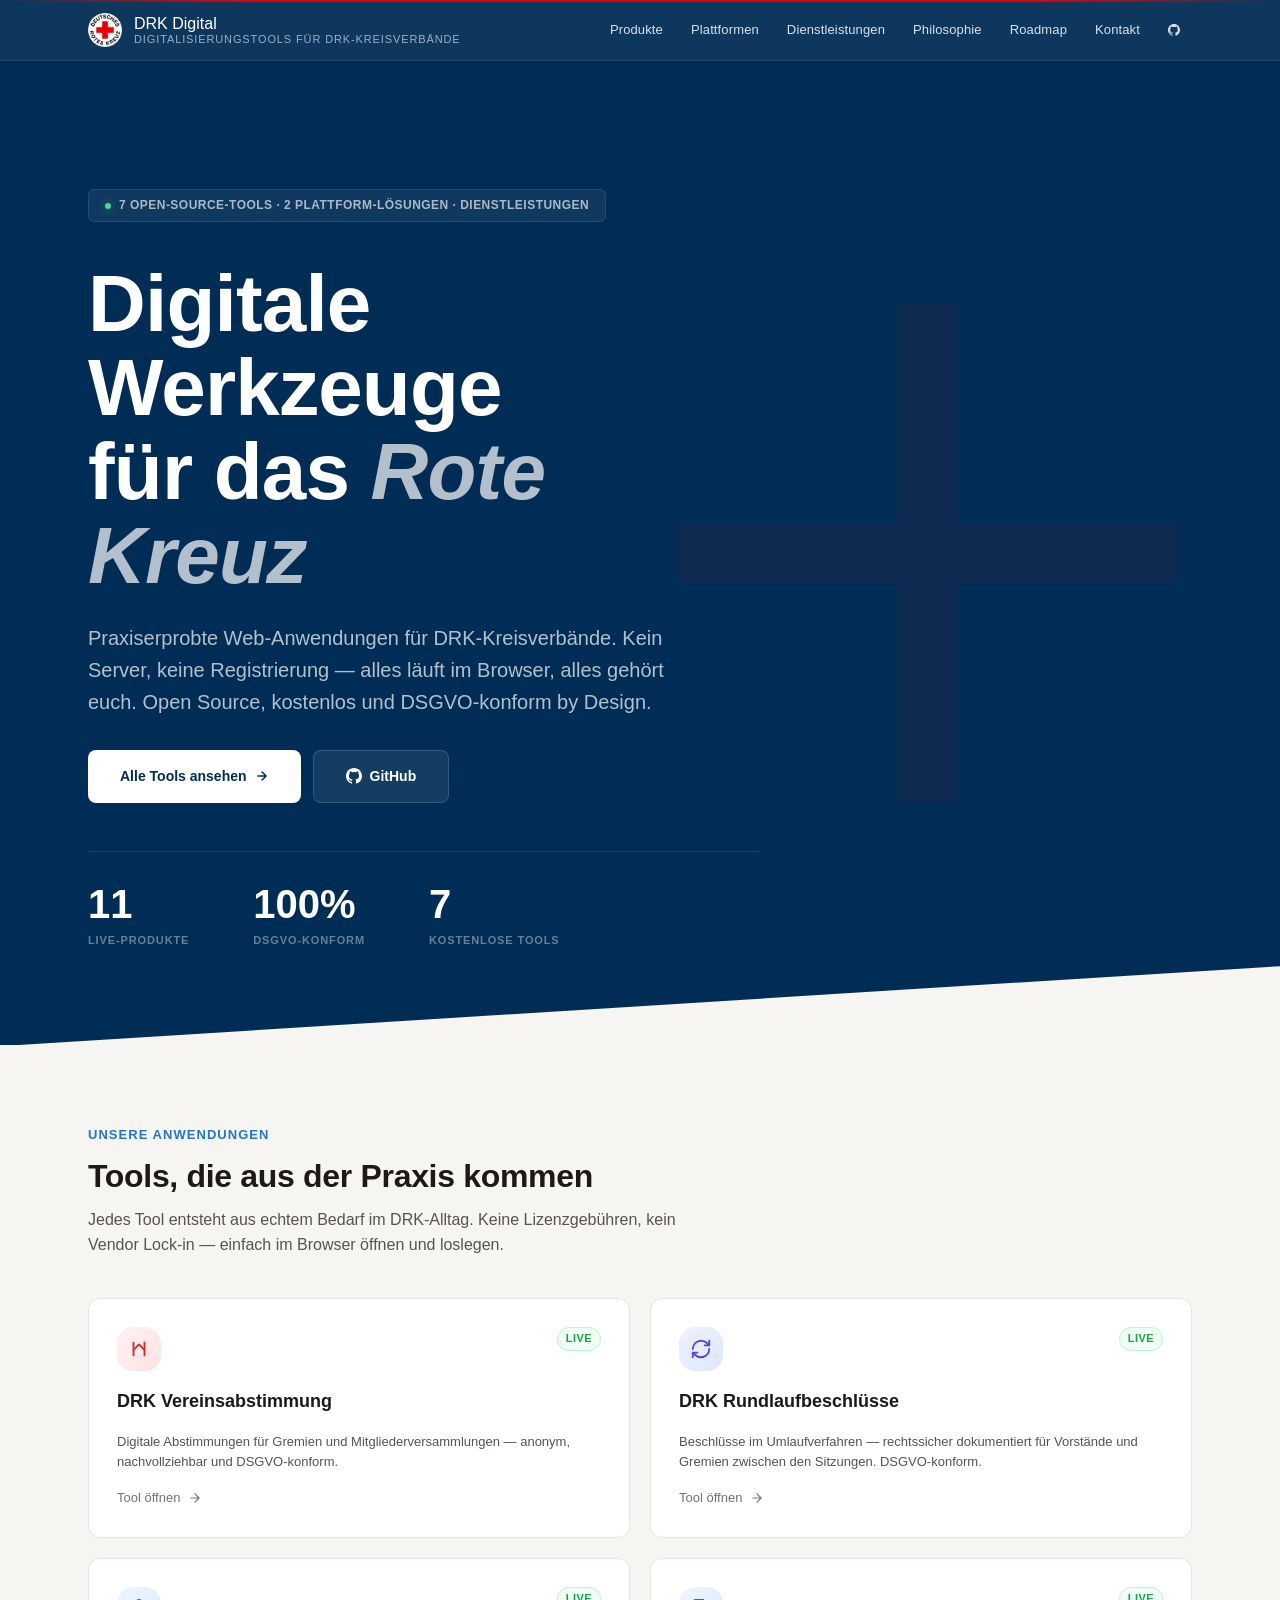
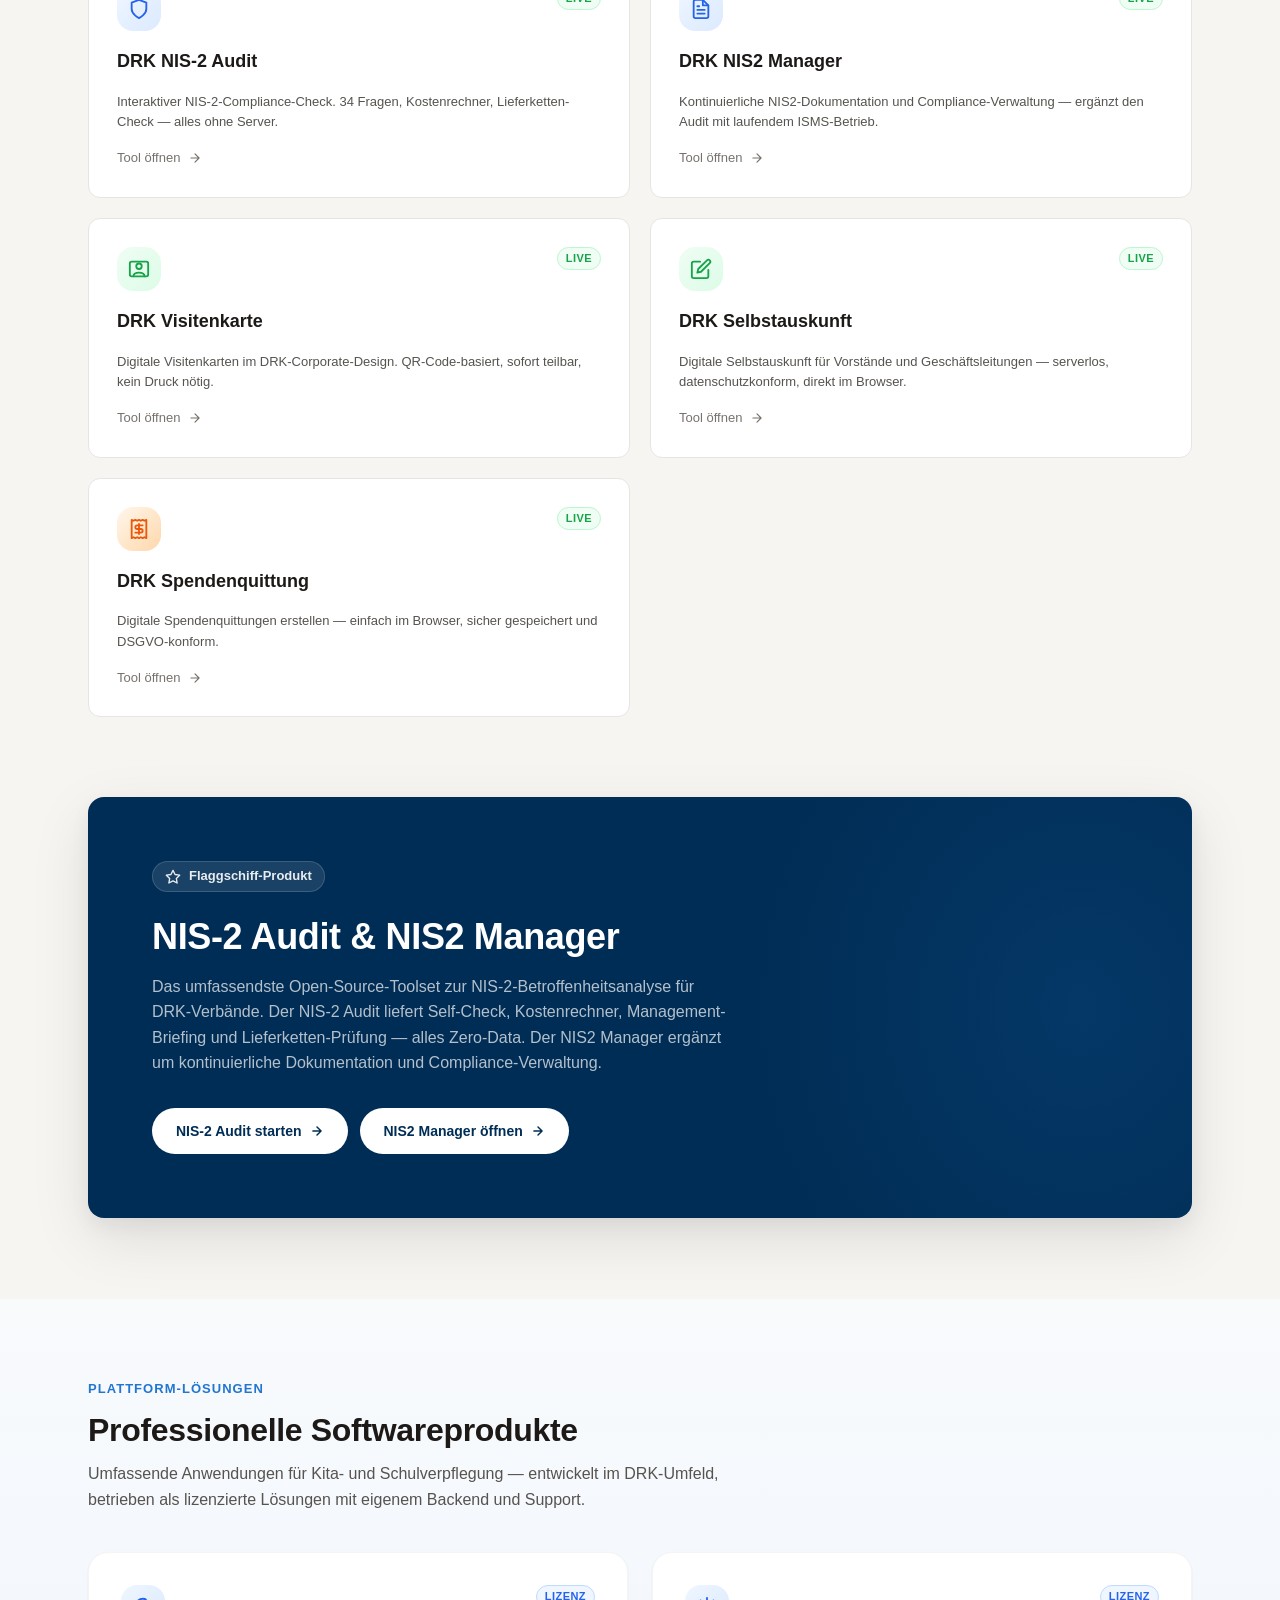
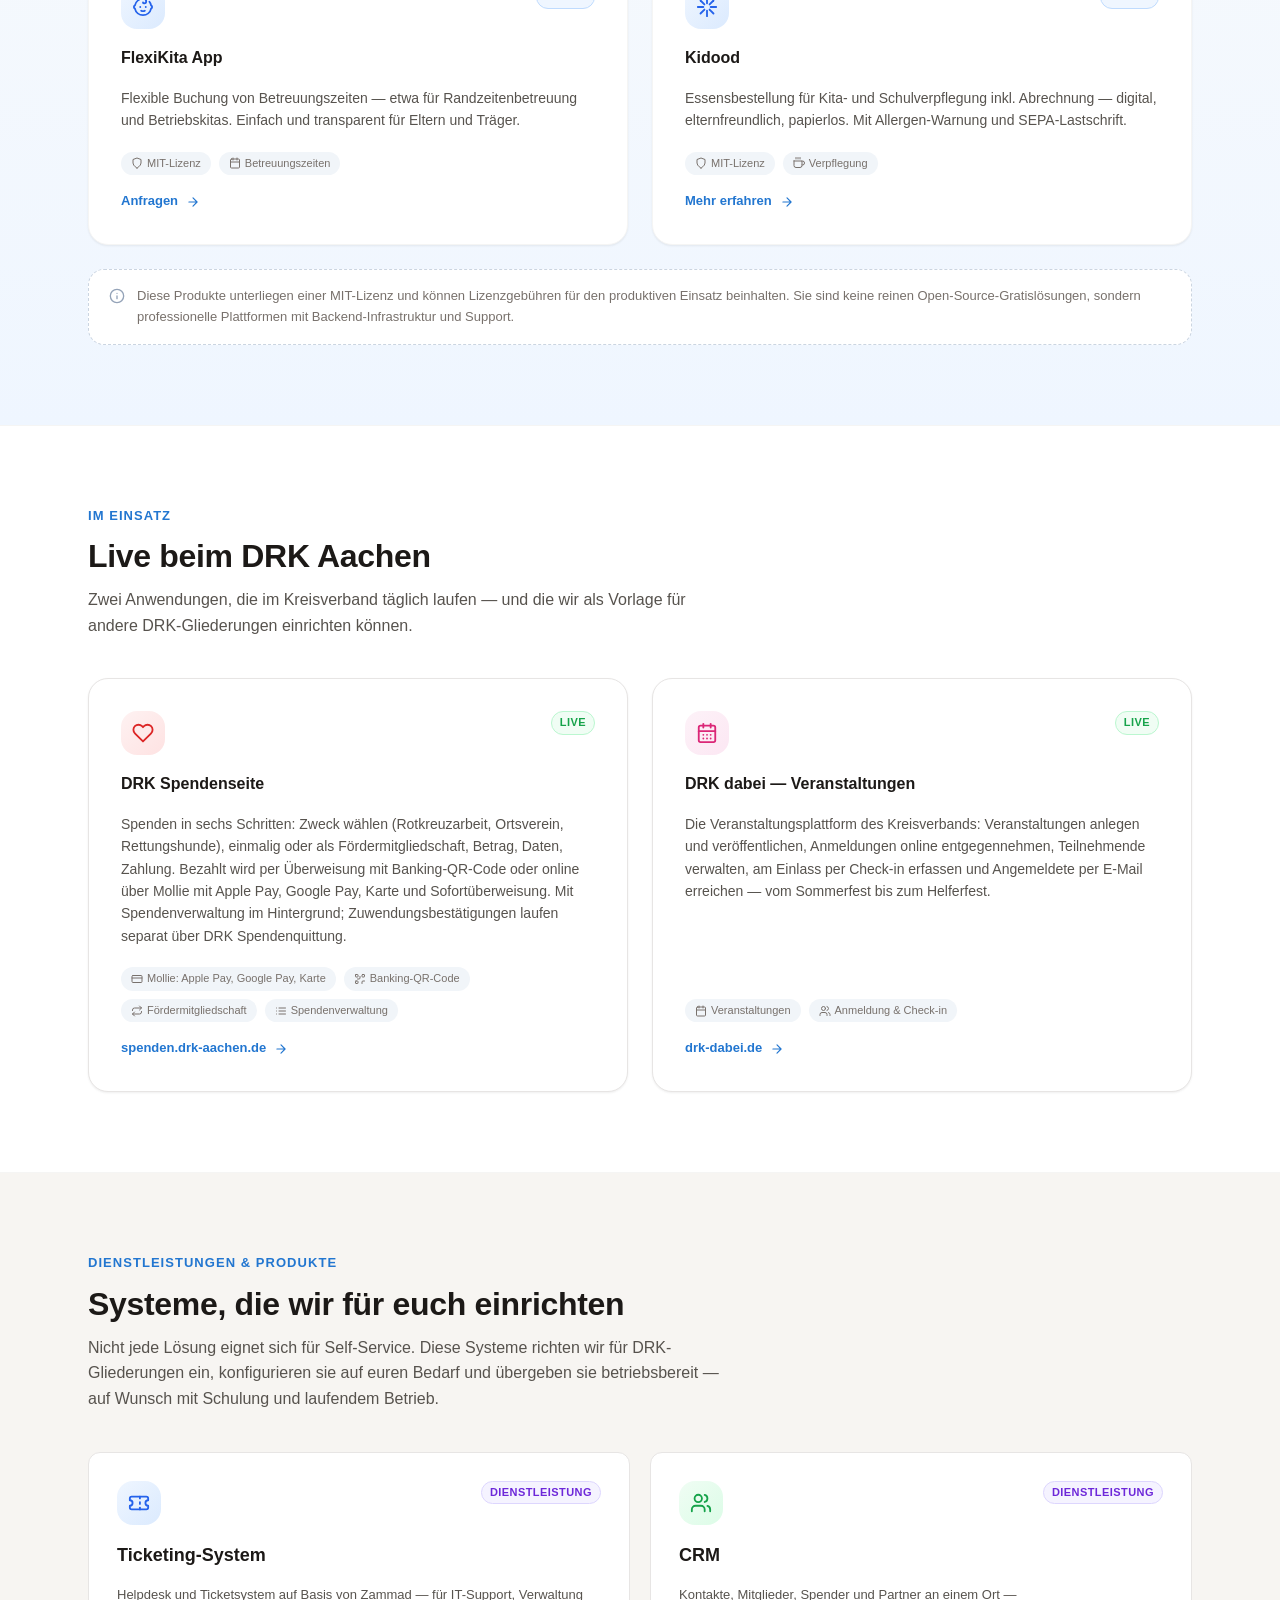
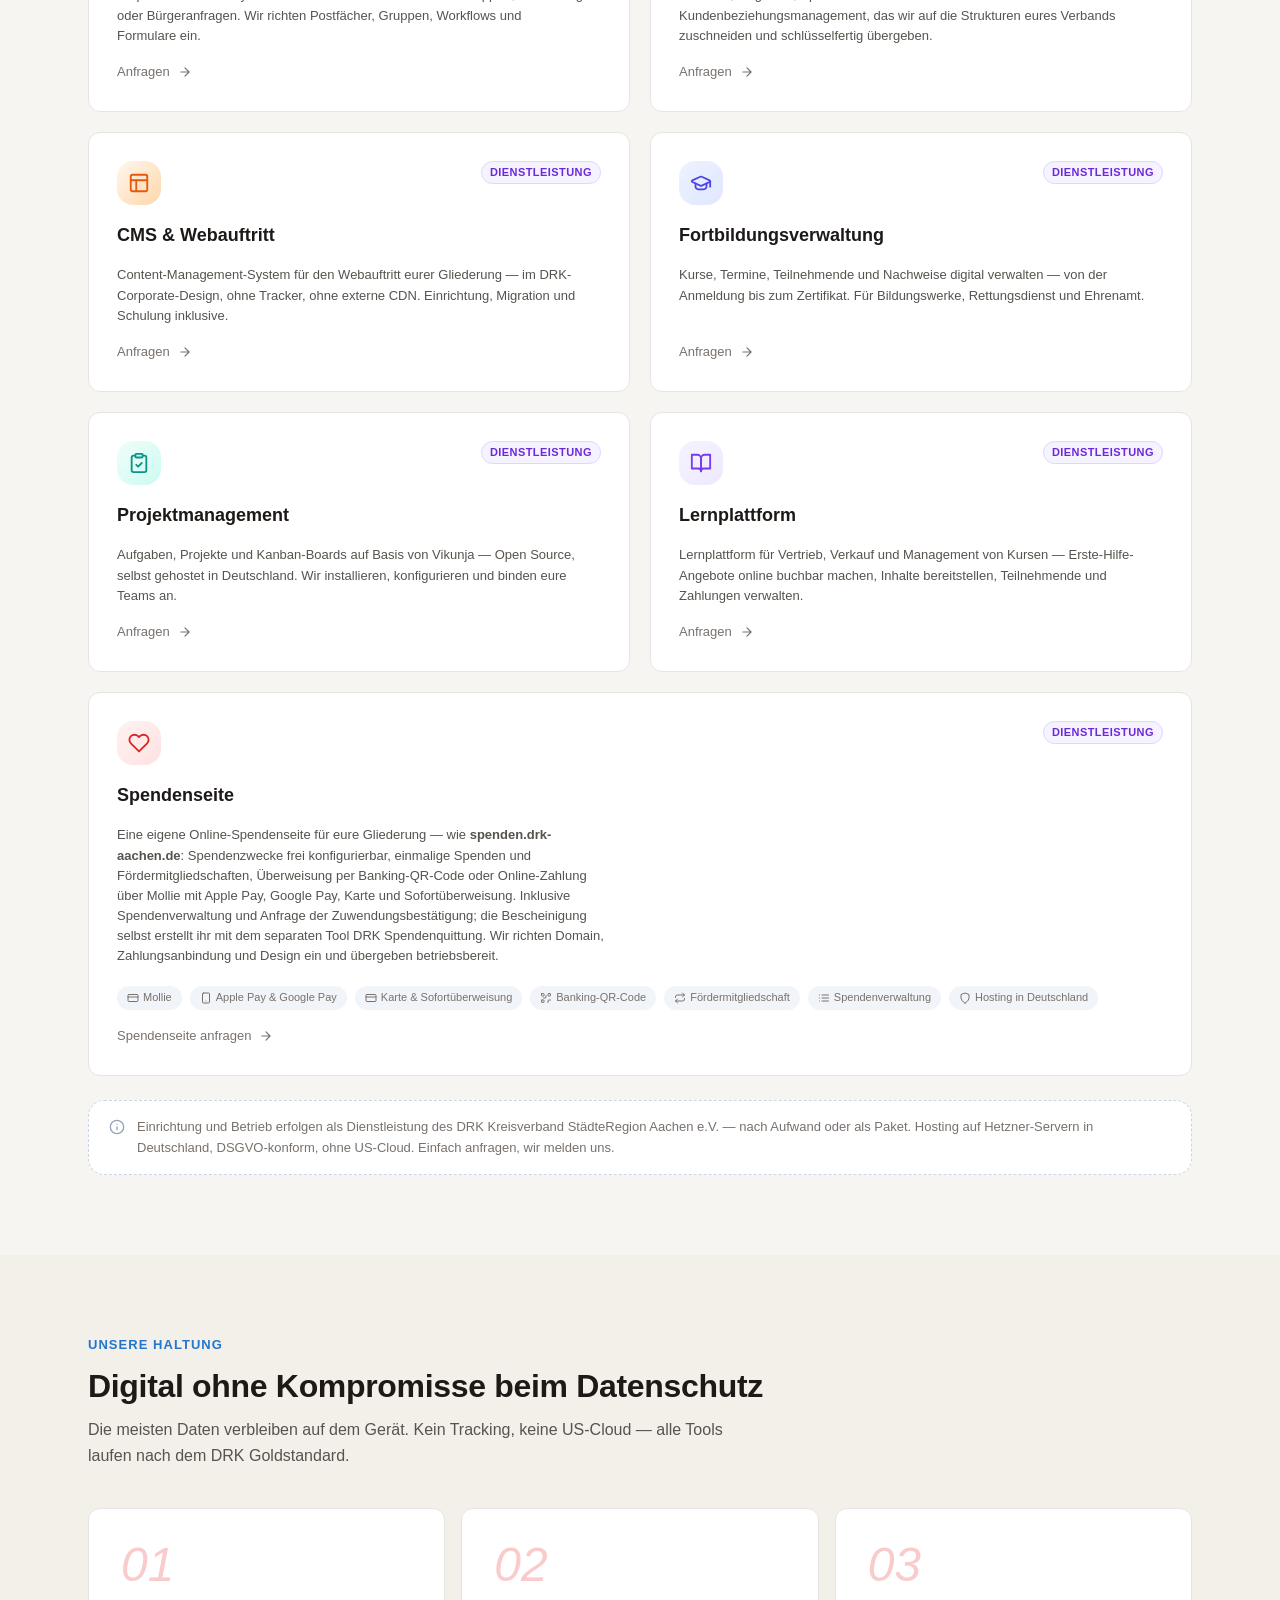
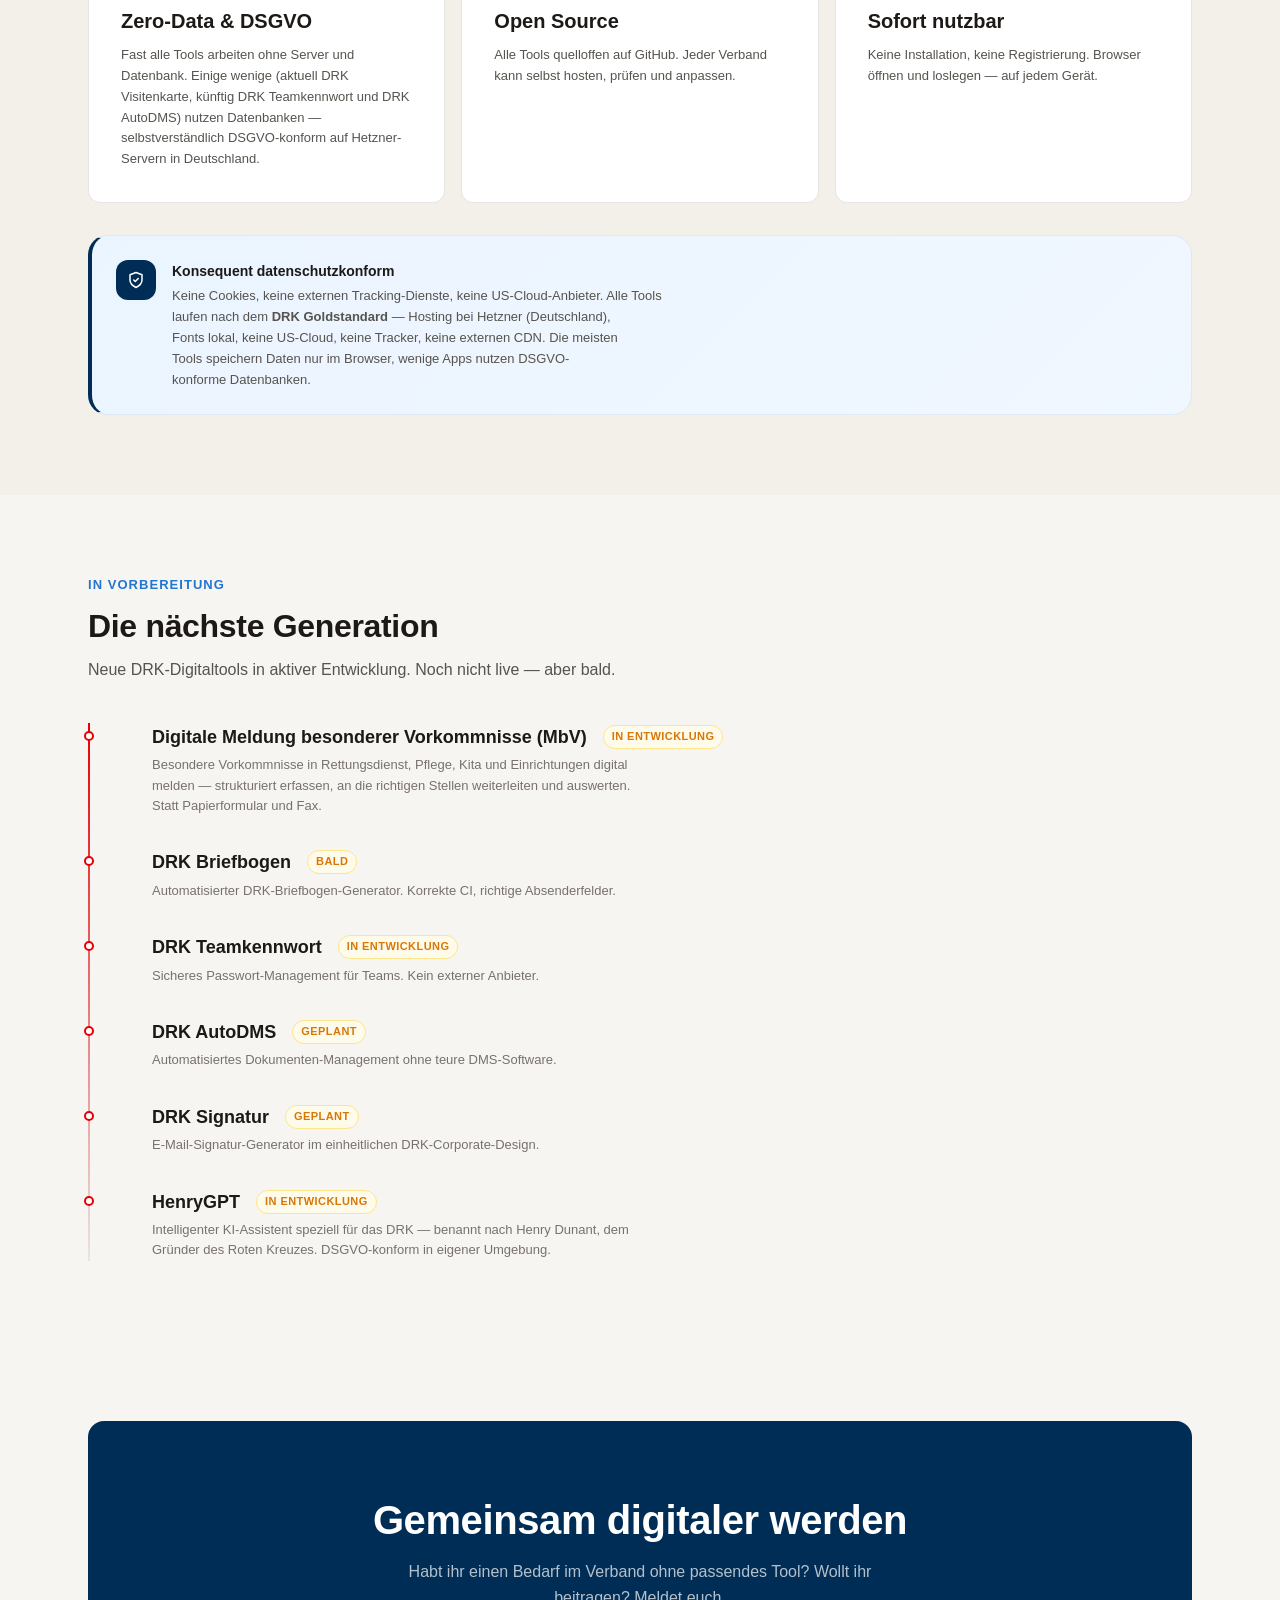
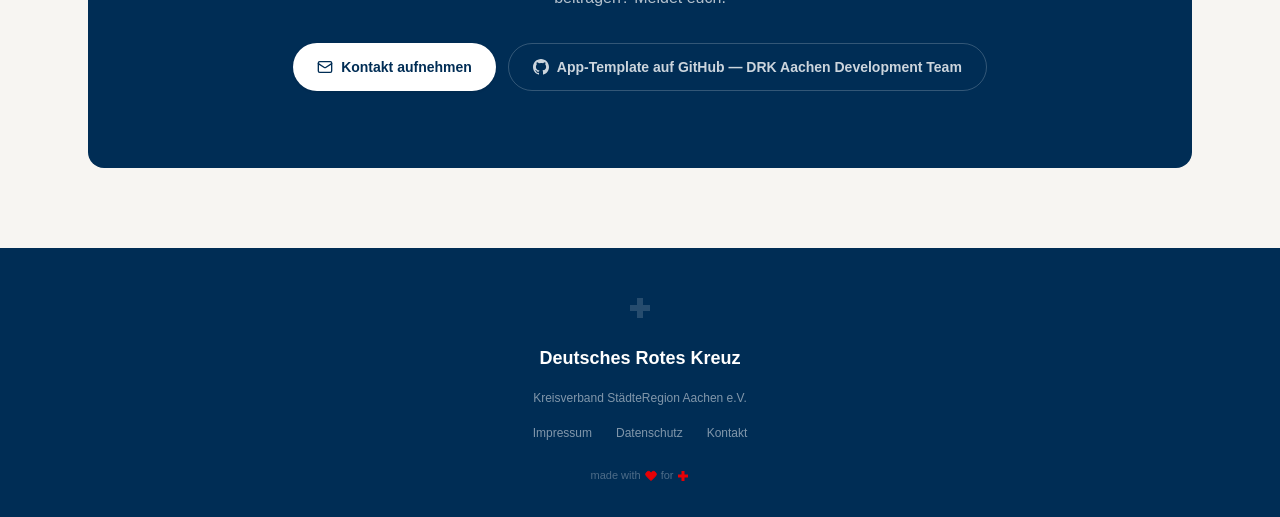
==== commit baaf4611: "fix: Spendenseite-Kacheln anhand der echten Funktionen präzisiert Sechs-Schritte-Ablauf, Spendenzwec" ====
--- a/index.html
+++ b/index.html
@@ -1128,16 +1128,12 @@
               <span class="badge badge-live">Live</span>
             </div>
             <div class="platform-card-name">DRK Spendenseite</div>
-            <p class="platform-card-desc">Online spenden in unter einer Minute — mit Zahlungsdienstleister Mollie, Apple Pay, Kreditkarte und Banking-QR-Code für die klassische Überweisung. Ohne Umweg über Drittplattformen, DSGVO-konform gehostet in Deutschland.</p>
+            <p class="platform-card-desc">Spenden in sechs Schritten: Zweck wählen (Rotkreuzarbeit, Ortsverein, Rettungshunde), einmalig oder als Fördermitgliedschaft, Betrag, Daten, Zahlung. Bezahlt wird per Überweisung mit Banking-QR-Code oder online über Mollie mit Apple Pay, Google Pay, Karte und Sofortüberweisung. Mit Spendenverwaltung im Hintergrund; Zuwendungsbestätigungen laufen separat über DRK Spendenquittung.</p>
             <div class="platform-card-meta">
-              <span class="platform-tag">
-                <svg viewBox="0 0 24 24" fill="none" stroke="currentColor" stroke-width="2" stroke-linecap="round" stroke-linejoin="round"><rect x="2" y="5" width="20" height="14" rx="2"/><line x1="2" y1="10" x2="22" y2="10"/></svg>
-                Mollie &amp; Apple Pay
-              </span>
-              <span class="platform-tag">
-                <svg viewBox="0 0 24 24" fill="none" stroke="currentColor" stroke-width="2" stroke-linecap="round" stroke-linejoin="round"><rect x="3" y="3" width="5" height="5" rx="1"/><rect x="16" y="3" width="5" height="5" rx="1"/><rect x="3" y="16" width="5" height="5" rx="1"/><path d="M21 16h-3a2 2 0 0 0-2 2v3"/><path d="M21 21v.01"/><path d="M12 7v3a2 2 0 0 1-2 2H7"/><path d="M3 12h.01"/><path d="M12 3h.01"/><path d="M12 16v.01"/><path d="M16 12h1"/><path d="M21 12v.01"/><path d="M12 21v-1"/></svg>
-                Banking-QR-Code
-              </span>
+              <span class="platform-tag"><svg viewBox="0 0 24 24" fill="none" stroke="currentColor" stroke-width="2" stroke-linecap="round" stroke-linejoin="round"><rect x="2" y="5" width="20" height="14" rx="2"/><line x1="2" y1="10" x2="22" y2="10"/></svg>Mollie: Apple Pay, Google Pay, Karte</span>
+              <span class="platform-tag"><svg viewBox="0 0 24 24" fill="none" stroke="currentColor" stroke-width="2" stroke-linecap="round" stroke-linejoin="round"><rect x="3" y="3" width="5" height="5" rx="1"/><rect x="16" y="3" width="5" height="5" rx="1"/><rect x="3" y="16" width="5" height="5" rx="1"/><path d="M21 16h-3a2 2 0 0 0-2 2v3"/><path d="M12 7v3a2 2 0 0 1-2 2H7"/></svg>Banking-QR-Code</span>
+              <span class="platform-tag"><svg viewBox="0 0 24 24" fill="none" stroke="currentColor" stroke-width="2" stroke-linecap="round" stroke-linejoin="round"><path d="M17 2l4 4-4 4"/><path d="M3 11v-1a4 4 0 0 1 4-4h14"/><path d="M7 22l-4-4 4-4"/><path d="M21 13v1a4 4 0 0 1-4 4H3"/></svg>Fördermitgliedschaft</span>
+              <span class="platform-tag"><svg viewBox="0 0 24 24" fill="none" stroke="currentColor" stroke-width="2" stroke-linecap="round" stroke-linejoin="round"><path d="M8 6h13"/><path d="M8 12h13"/><path d="M8 18h13"/><path d="M3 6h.01"/><path d="M3 12h.01"/><path d="M3 18h.01"/></svg>Spendenverwaltung</span>
             </div>
             <div class="platform-card-footer">
               spenden.drk-aachen.de
@@ -1291,12 +1287,14 @@
               <span class="badge badge-service">Dienstleistung</span>
             </div>
             <div class="product-card-name">Spendenseite</div>
-            <p class="product-card-desc">Eine eigene Online-Spendenseite für eure Gliederung — wie <strong>spenden.drk-aachen.de</strong>: Zahlungsdienstleister Mollie, Apple Pay, Kreditkarte und Banking-QR-Code, Spendenzwecke frei konfigurierbar, gehostet in Deutschland. Wir richten Domain, Zahlungsanbindung und Design ein und übergeben betriebsbereit.</p>
+            <p class="product-card-desc">Eine eigene Online-Spendenseite für eure Gliederung — wie <strong>spenden.drk-aachen.de</strong>: Spendenzwecke frei konfigurierbar, einmalige Spenden und Fördermitgliedschaften, Überweisung per Banking-QR-Code oder Online-Zahlung über Mollie mit Apple Pay, Google Pay, Karte und Sofortüberweisung. Inklusive Spendenverwaltung und Anfrage der Zuwendungsbestätigung; die Bescheinigung selbst erstellt ihr mit dem separaten Tool DRK Spendenquittung. Wir richten Domain, Zahlungsanbindung und Design ein und übergeben betriebsbereit.</p>
             <div class="platform-card-meta">
               <span class="platform-tag"><svg viewBox="0 0 24 24" fill="none" stroke="currentColor" stroke-width="2" stroke-linecap="round" stroke-linejoin="round"><rect x="2" y="5" width="20" height="14" rx="2"/><line x1="2" y1="10" x2="22" y2="10"/></svg>Mollie</span>
-              <span class="platform-tag"><svg viewBox="0 0 24 24" fill="none" stroke="currentColor" stroke-width="2" stroke-linecap="round" stroke-linejoin="round"><rect x="5" y="2" width="14" height="20" rx="2"/><path d="M12 18h.01"/></svg>Apple Pay</span>
-              <span class="platform-tag"><svg viewBox="0 0 24 24" fill="none" stroke="currentColor" stroke-width="2" stroke-linecap="round" stroke-linejoin="round"><rect x="2" y="5" width="20" height="14" rx="2"/><line x1="2" y1="10" x2="22" y2="10"/></svg>Kreditkarte</span>
+              <span class="platform-tag"><svg viewBox="0 0 24 24" fill="none" stroke="currentColor" stroke-width="2" stroke-linecap="round" stroke-linejoin="round"><rect x="5" y="2" width="14" height="20" rx="2"/><path d="M12 18h.01"/></svg>Apple Pay &amp; Google Pay</span>
+              <span class="platform-tag"><svg viewBox="0 0 24 24" fill="none" stroke="currentColor" stroke-width="2" stroke-linecap="round" stroke-linejoin="round"><rect x="2" y="5" width="20" height="14" rx="2"/><line x1="2" y1="10" x2="22" y2="10"/></svg>Karte &amp; Sofortüberweisung</span>
               <span class="platform-tag"><svg viewBox="0 0 24 24" fill="none" stroke="currentColor" stroke-width="2" stroke-linecap="round" stroke-linejoin="round"><rect x="3" y="3" width="5" height="5" rx="1"/><rect x="16" y="3" width="5" height="5" rx="1"/><rect x="3" y="16" width="5" height="5" rx="1"/><path d="M21 16h-3a2 2 0 0 0-2 2v3"/><path d="M12 7v3a2 2 0 0 1-2 2H7"/></svg>Banking-QR-Code</span>
+              <span class="platform-tag"><svg viewBox="0 0 24 24" fill="none" stroke="currentColor" stroke-width="2" stroke-linecap="round" stroke-linejoin="round"><path d="M17 2l4 4-4 4"/><path d="M3 11v-1a4 4 0 0 1 4-4h14"/><path d="M7 22l-4-4 4-4"/><path d="M21 13v1a4 4 0 0 1-4 4H3"/></svg>Fördermitgliedschaft</span>
+              <span class="platform-tag"><svg viewBox="0 0 24 24" fill="none" stroke="currentColor" stroke-width="2" stroke-linecap="round" stroke-linejoin="round"><path d="M8 6h13"/><path d="M8 12h13"/><path d="M8 18h13"/><path d="M3 6h.01"/><path d="M3 12h.01"/><path d="M3 18h.01"/></svg>Spendenverwaltung</span>
               <span class="platform-tag"><svg viewBox="0 0 24 24" fill="none" stroke="currentColor" stroke-width="2" stroke-linecap="round" stroke-linejoin="round"><path d="M12 22s8-4 8-10V5l-8-3-8 3v7c0 6 8 10 8 10z"/></svg>Hosting in Deutschland</span>
             </div>
             <div class="product-card-footer">
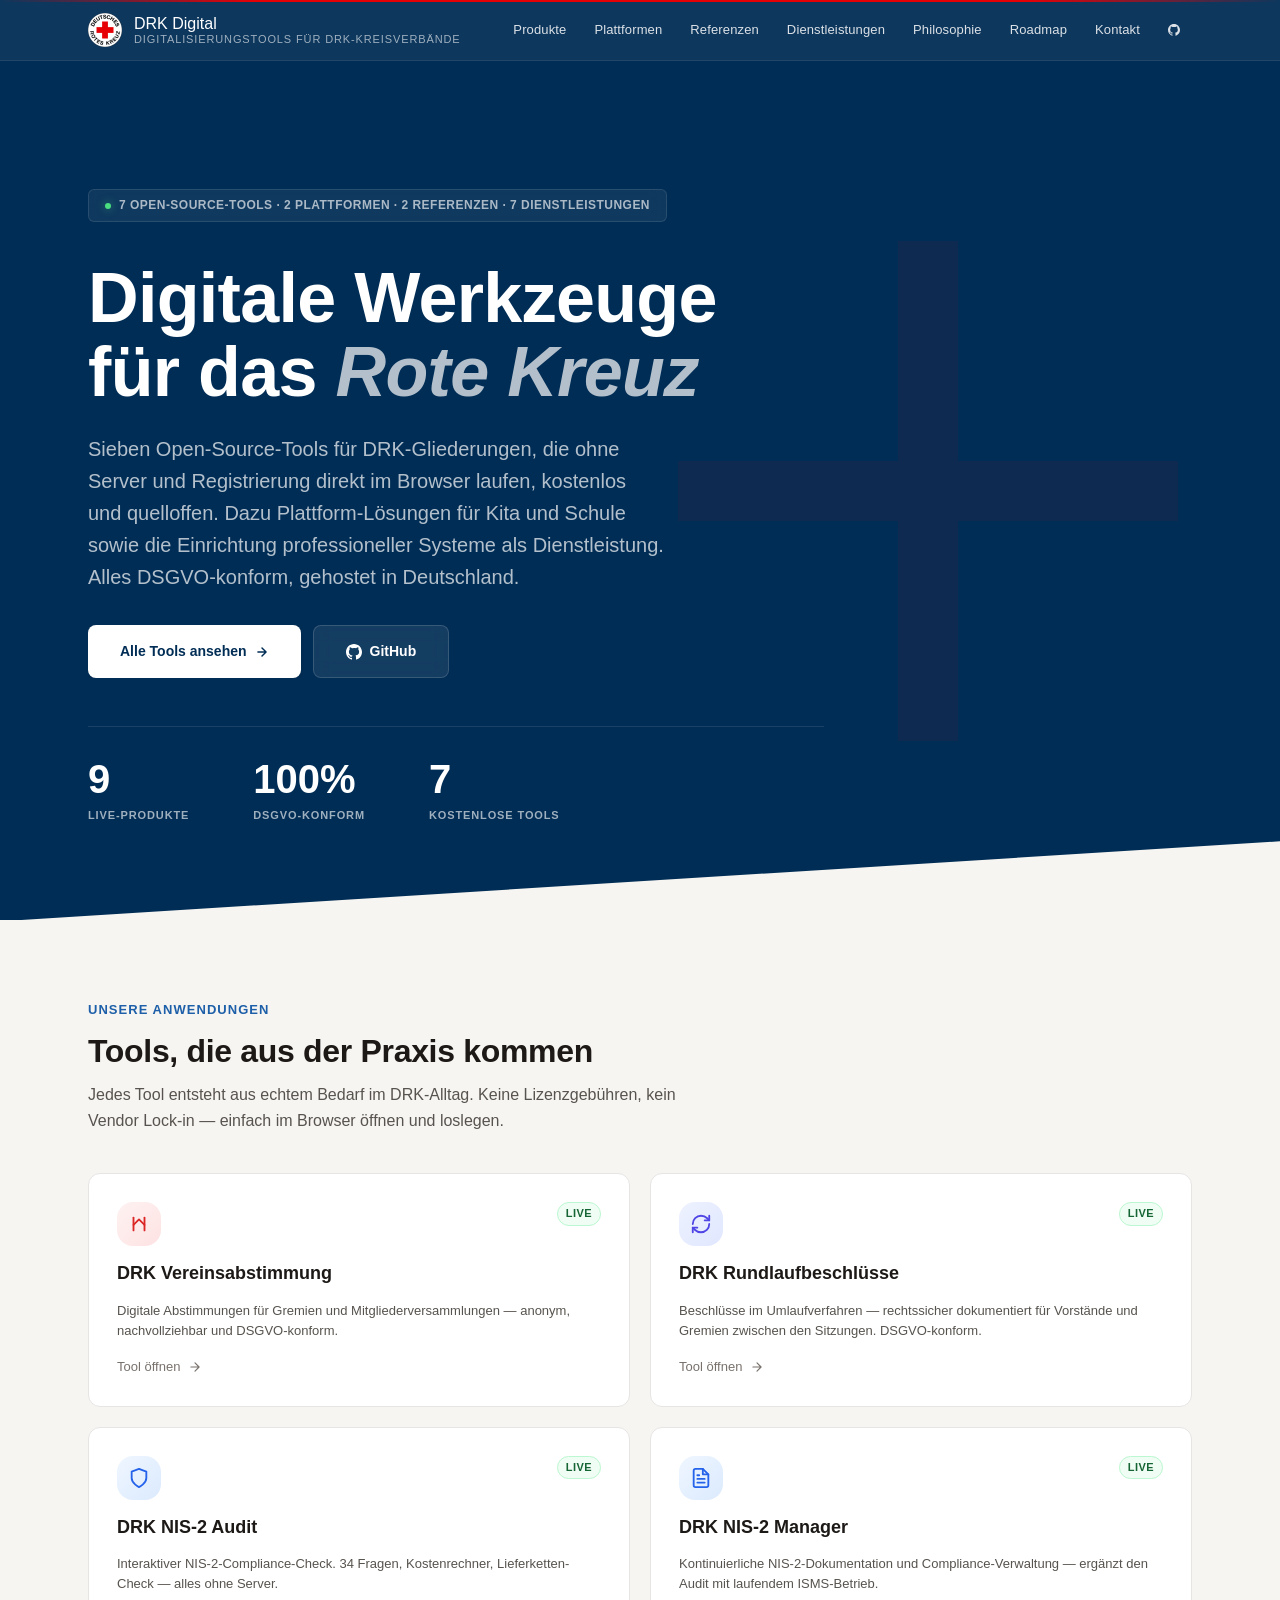
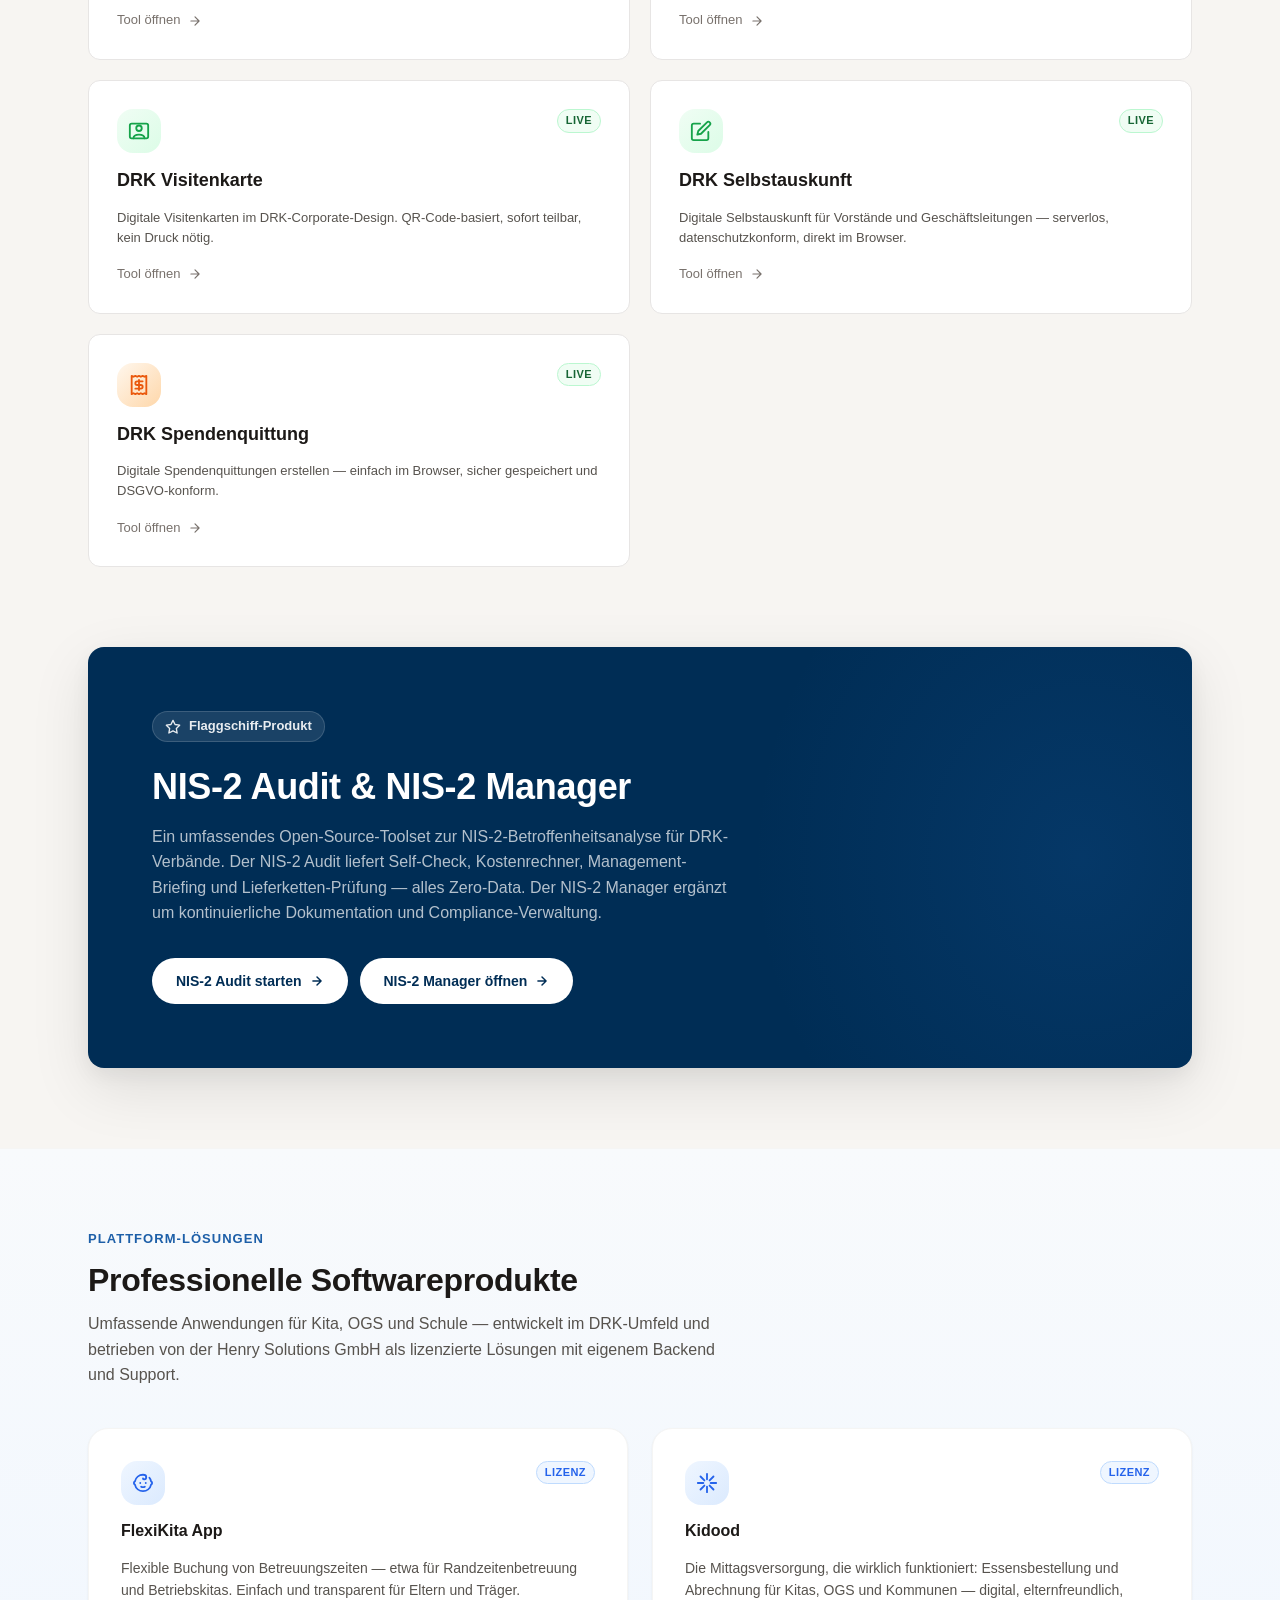
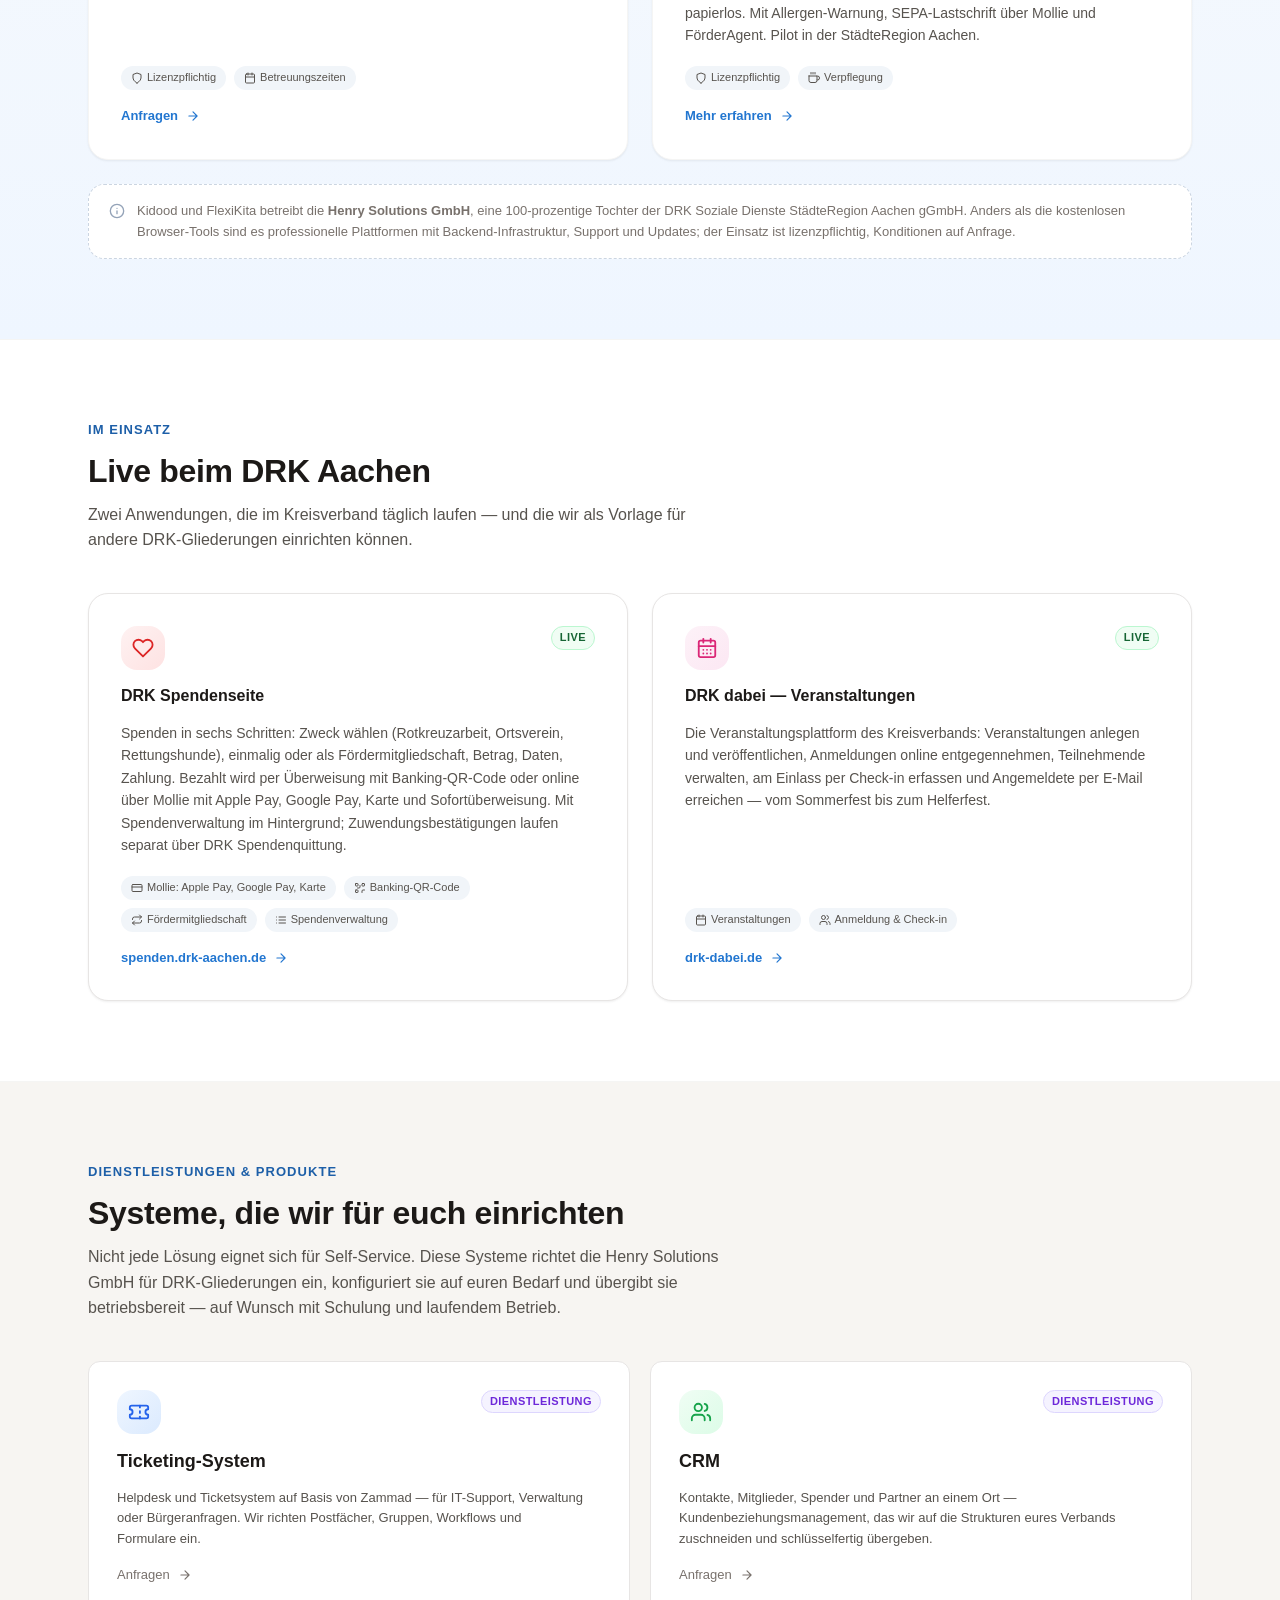
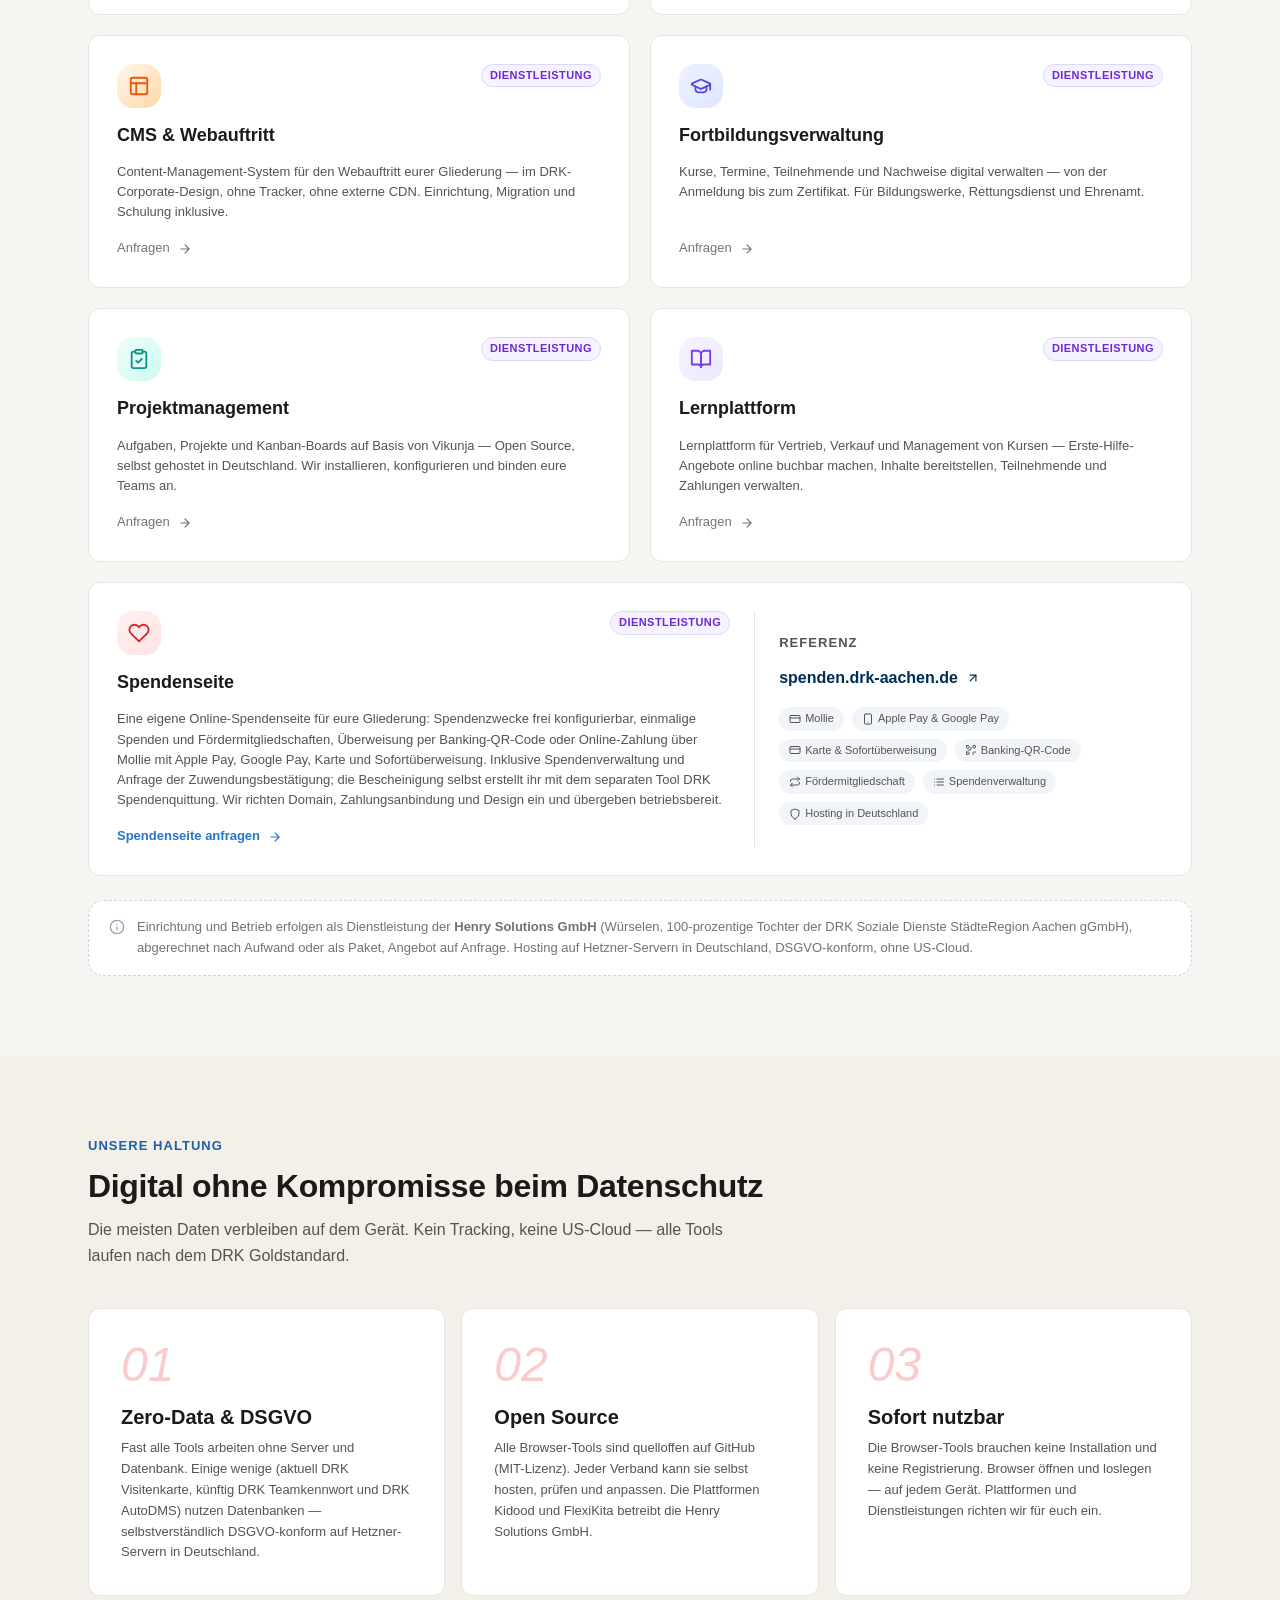
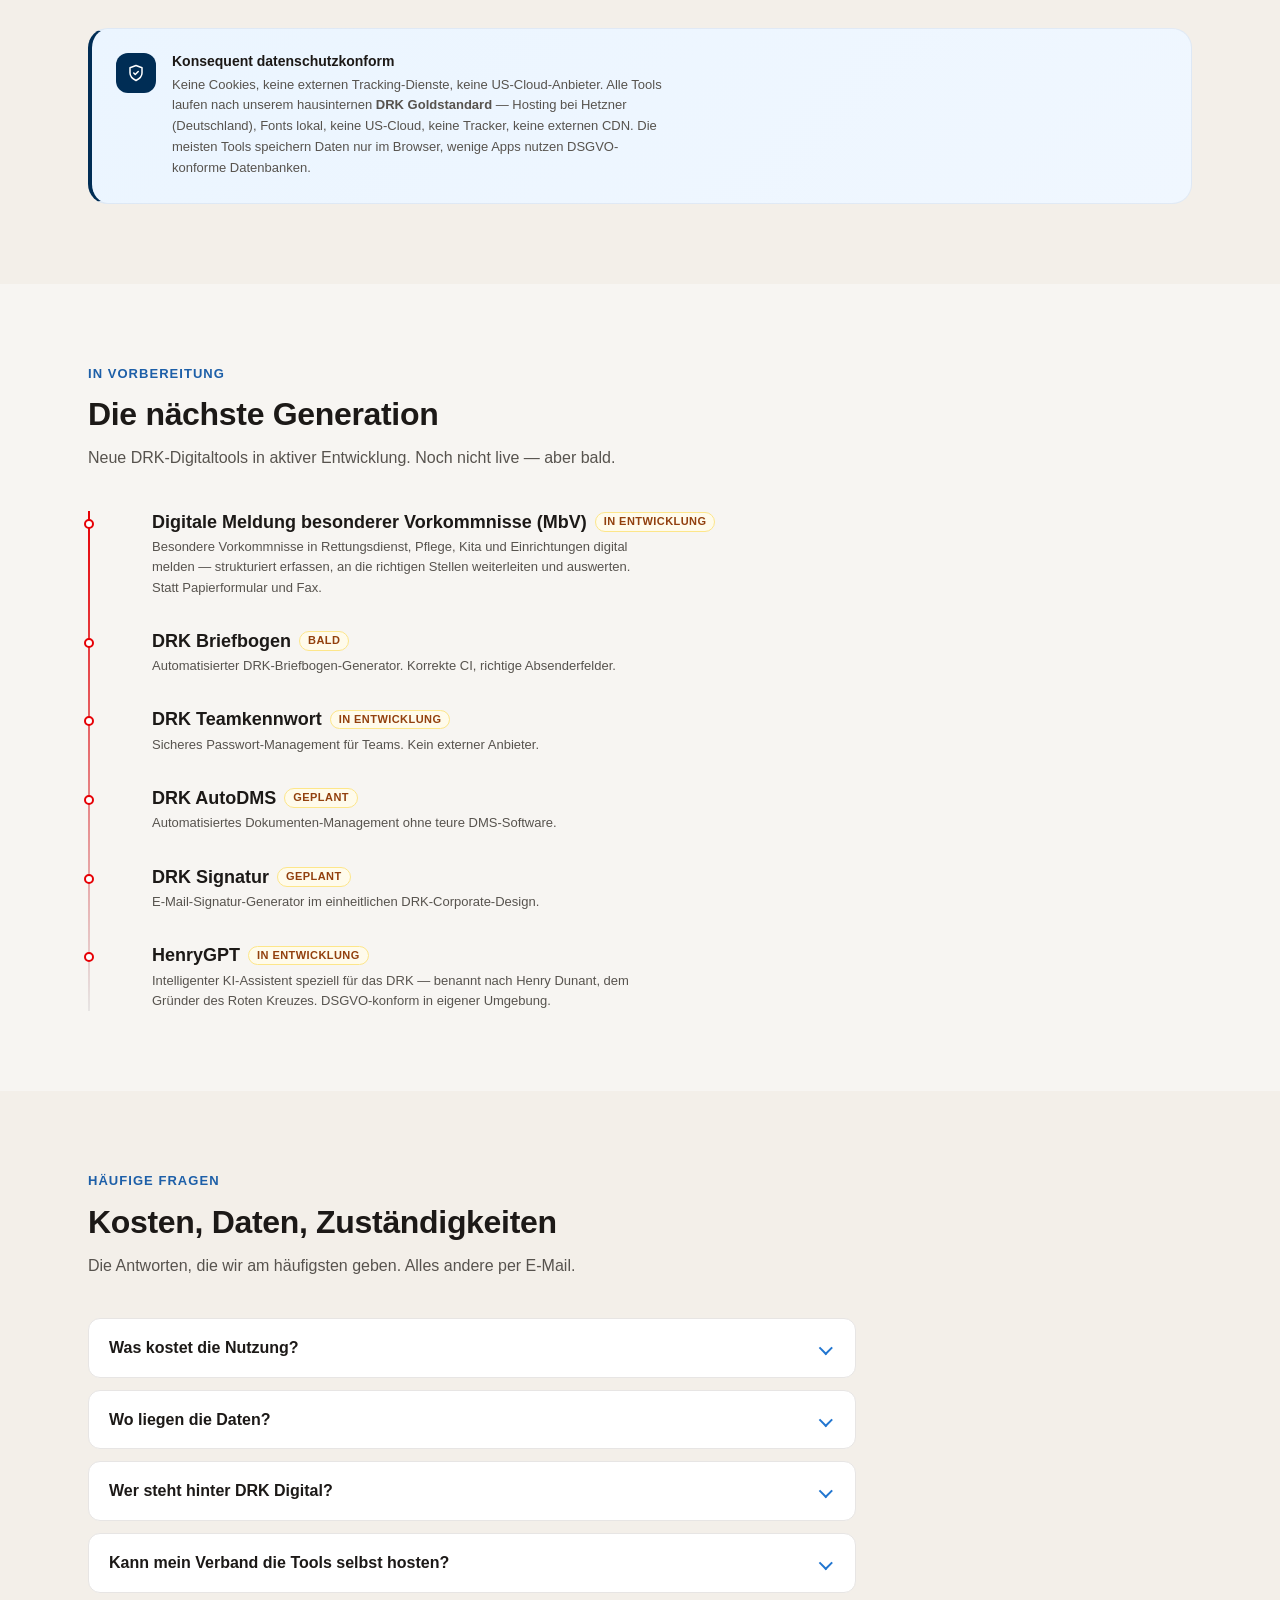
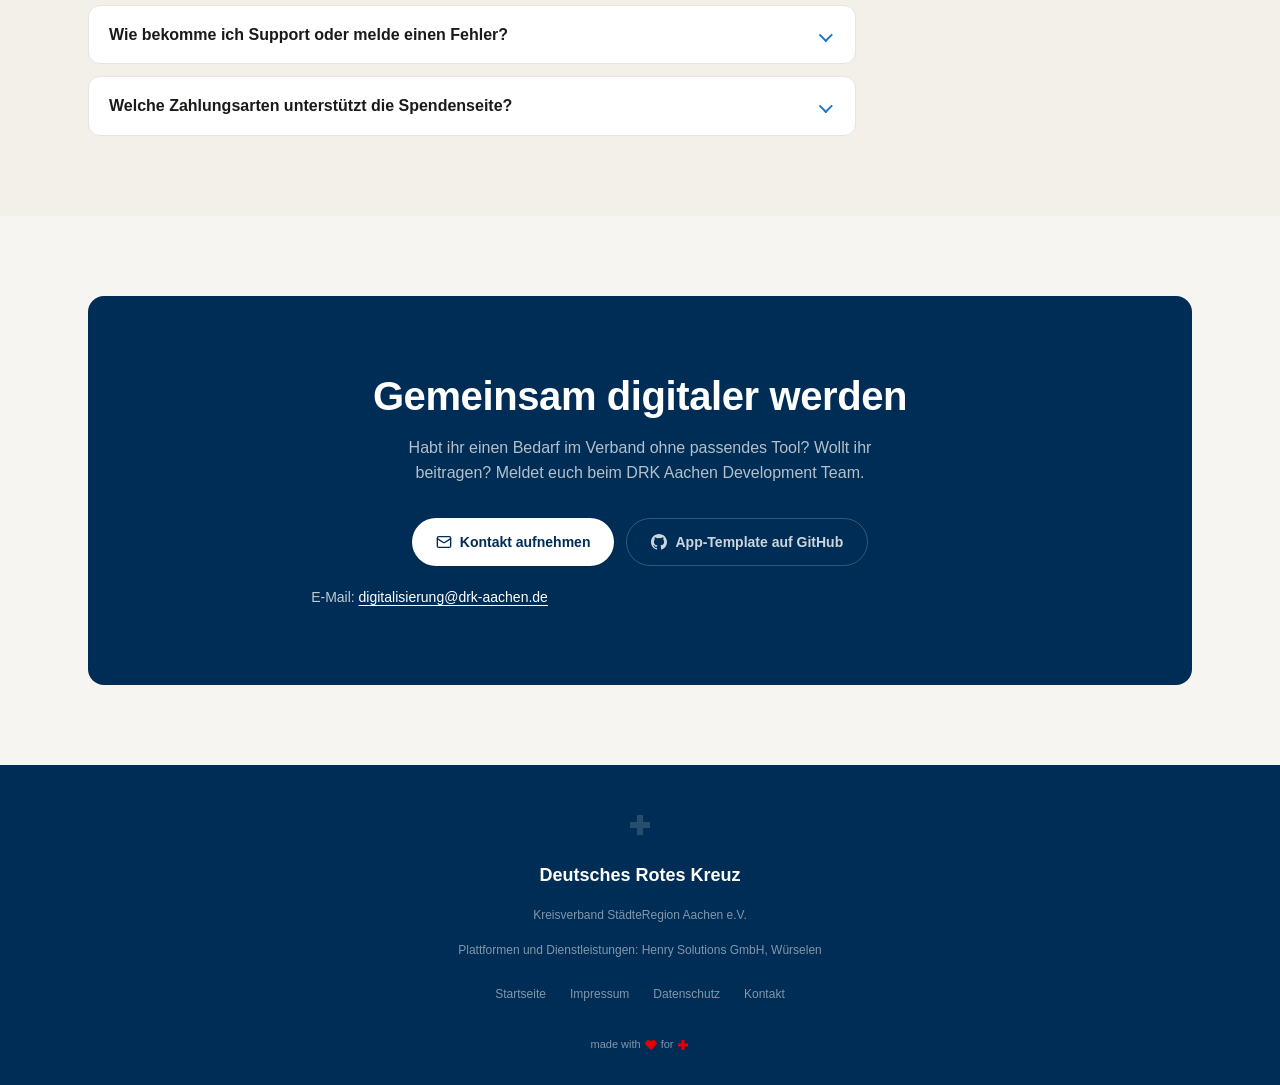
==== commit 22ef12cb: "refactor: Audit-Befunde umgesetzt, Henry Solutions eingearbeitet, CSP-fähig Startseite - Inline-CSS " ====
--- a/index.html
+++ b/index.html
@@ -3,30 +3,37 @@
 <head>
   <meta charset="UTF-8"/>
   <meta name="viewport" content="width=device-width,initial-scale=1.0"/>
-  <title>DRK Digital – Digitalisierungstools für das Rote Kreuz</title>
-  <meta name="description" content="Open-Source-Lösungen für DRK-Kreisverbände. Kostenlos, datenschutzkonform, direkt einsatzbereit."/>
-  <link rel="icon" type="image/svg+xml" href="favicon.svg"/>
+  <title>DRK Digital – Tools, Plattformen & Services für das Rote Kreuz</title>
+  <meta name="description" content="Open-Source-Tools für DRK-Gliederungen, Plattformen wie Kidood und Dienstleistungen von Spendenseite bis CRM. DSGVO-konform, gehostet in Deutschland."/>
+  <link rel="icon" type="image/svg+xml" href="/favicon.svg"/>
+  <link rel="icon" type="image/png" sizes="32x32" href="/favicon-32.png"/>
+  <link rel="apple-touch-icon" sizes="180x180" href="/apple-touch-icon.png"/>
+  <link rel="manifest" href="/site.webmanifest"/>
 
   <!-- SEO / Canonical -->
   <link rel="canonical" href="https://drk-digital.io/"/>
   <meta name="theme-color" content="#002d55"/>
+  <meta name="color-scheme" content="light"/>
   <meta name="robots" content="index,follow"/>
 
   <!-- Open Graph -->
   <meta property="og:type" content="website"/>
   <meta property="og:site_name" content="DRK Digital"/>
   <meta property="og:locale" content="de_DE"/>
-  <meta property="og:title" content="DRK Digital – Digitalisierungstools für das Rote Kreuz"/>
-  <meta property="og:description" content="Open-Source-Lösungen für DRK-Kreisverbände. Kostenlos, datenschutzkonform, direkt einsatzbereit."/>
+  <meta property="og:title" content="DRK Digital – Tools, Plattformen & Services für das Rote Kreuz"/>
+  <meta property="og:description" content="Open-Source-Tools für DRK-Gliederungen, Plattformen wie Kidood und Dienstleistungen von Spendenseite bis CRM. DSGVO-konform, gehostet in Deutschland."/>
   <meta property="og:url" content="https://drk-digital.io/"/>
-  <meta property="og:image" content="https://drk-digital.io/logo.png"/>
+  <meta property="og:image" content="https://drk-digital.io/og-image.png"/>
+  <meta property="og:image:width" content="1200"/>
+  <meta property="og:image:height" content="630"/>
+  <meta property="og:image:type" content="image/png"/>
   <meta property="og:image:alt" content="DRK Digital – Digitalisierungstools für das Rote Kreuz"/>
 
   <!-- Twitter Card -->
-  <meta name="twitter:card" content="summary"/>
-  <meta name="twitter:title" content="DRK Digital – Digitalisierungstools für das Rote Kreuz"/>
-  <meta name="twitter:description" content="Open-Source-Lösungen für DRK-Kreisverbände. Kostenlos, datenschutzkonform, direkt einsatzbereit."/>
-  <meta name="twitter:image" content="https://drk-digital.io/logo.png"/>
+  <meta name="twitter:card" content="summary_large_image"/>
+  <meta name="twitter:title" content="DRK Digital – Tools, Plattformen & Services für das Rote Kreuz"/>
+  <meta name="twitter:description" content="Open-Source-Tools für DRK-Gliederungen, Plattformen wie Kidood und Dienstleistungen von Spendenseite bis CRM. DSGVO-konform, gehostet in Deutschland."/>
+  <meta name="twitter:image" content="https://drk-digital.io/og-image.png"/>
 
   <!-- Structured Data -->
   <script type="application/ld+json">
@@ -36,9 +43,13 @@
       {
         "@type": "Organization",
         "@id": "https://drk-digital.io/#organization",
-        "name": "DRK-Kreisverband Städteregion Aachen e.V.",
+        "name": "DRK Kreisverband StädteRegion Aachen e.V.",
         "url": "https://drk-digital.io/",
         "logo": "https://drk-digital.io/logo.png",
+        "sameAs": [
+          "https://github.com/DRKAachen",
+          "https://www.drk-aachen.de/"
+        ],
         "address": {
           "@type": "PostalAddress",
           "streetAddress": "Henry-Dunant-Platz 1",
@@ -49,7 +60,30 @@
         "contactPoint": {
           "@type": "ContactPoint",
           "email": "digitalisierung@drk-aachen.de",
-          "contactType": "technical support"
+          "contactType": "customer service",
+          "availableLanguage": [
+            "de"
+          ]
+        }
+      },
+      {
+        "@type": "Organization",
+        "@id": "https://drk-digital.io/#henry-solutions",
+        "name": "Henry Solutions GmbH",
+        "url": "https://www.kidood.de/",
+        "description": "Betreiberin der Plattform-Produkte Kidood und FlexiKita sowie der Digitalisierungs-Dienstleistungen von DRK Digital.",
+        "address": {
+          "@type": "PostalAddress",
+          "streetAddress": "Sankt-Jobser-Straße 53",
+          "postalCode": "52146",
+          "addressLocality": "Würselen",
+          "addressCountry": "DE"
+        },
+        "telephone": "+49 2405 6039-100",
+        "email": "digitalisierung@drk-aachen.de",
+        "parentOrganization": {
+          "@type": "Organization",
+          "name": "DRK Soziale Dienste StädteRegion Aachen gGmbH"
         }
       },
       {
@@ -57,782 +91,281 @@
         "@id": "https://drk-digital.io/#website",
         "url": "https://drk-digital.io/",
         "name": "DRK Digital",
-        "description": "Open-Source-Lösungen für DRK-Kreisverbände. Kostenlos, datenschutzkonform, direkt einsatzbereit.",
-        "publisher": { "@id": "https://drk-digital.io/#organization" },
+        "description": "Open-Source-Tools für DRK-Gliederungen, Plattformen wie Kidood und Dienstleistungen von Spendenseite bis CRM. DSGVO-konform, gehostet in Deutschland.",
+        "publisher": {
+          "@id": "https://drk-digital.io/#organization"
+        },
         "inLanguage": "de-DE"
+      },
+      {
+        "@type": "ItemList",
+        "@id": "https://drk-digital.io/#tools",
+        "name": "Open-Source-Tools von DRK Digital",
+        "itemListElement": [
+          {
+            "@type": "ListItem",
+            "position": 1,
+            "item": {
+              "@type": "SoftwareApplication",
+              "name": "DRK Vereinsabstimmung",
+              "url": "https://drk-abstimmung.de",
+              "description": "Digitale Abstimmungen für Gremien und Mitgliederversammlungen, anonym, nachvollziehbar und DSGVO-konform.",
+              "applicationCategory": "BusinessApplication",
+              "operatingSystem": "Web",
+              "isAccessibleForFree": true,
+              "offers": {
+                "@type": "Offer",
+                "price": "0",
+                "priceCurrency": "EUR"
+              },
+              "license": "https://opensource.org/license/mit",
+              "provider": {
+                "@id": "https://drk-digital.io/#organization"
+              }
+            }
+          },
+          {
+            "@type": "ListItem",
+            "position": 2,
+            "item": {
+              "@type": "SoftwareApplication",
+              "name": "DRK Rundlaufbeschlüsse",
+              "url": "https://rundlauf.drk-abstimmung.de",
+              "description": "Beschlüsse im Umlaufverfahren, rechtssicher dokumentiert für Vorstände und Gremien.",
+              "applicationCategory": "BusinessApplication",
+              "operatingSystem": "Web",
+              "isAccessibleForFree": true,
+              "offers": {
+                "@type": "Offer",
+                "price": "0",
+                "priceCurrency": "EUR"
+              },
+              "license": "https://opensource.org/license/mit",
+              "provider": {
+                "@id": "https://drk-digital.io/#organization"
+              }
+            }
+          },
+          {
+            "@type": "ListItem",
+            "position": 3,
+            "item": {
+              "@type": "SoftwareApplication",
+              "name": "DRK NIS-2 Audit",
+              "url": "https://drk-nis2.de",
+              "description": "Interaktiver NIS-2-Compliance-Check mit Kostenrechner und Lieferketten-Check, ohne Server.",
+              "applicationCategory": "BusinessApplication",
+              "operatingSystem": "Web",
+              "isAccessibleForFree": true,
+              "offers": {
+                "@type": "Offer",
+                "price": "0",
+                "priceCurrency": "EUR"
+              },
+              "license": "https://opensource.org/license/mit",
+              "provider": {
+                "@id": "https://drk-digital.io/#organization"
+              }
+            }
+          },
+          {
+            "@type": "ListItem",
+            "position": 4,
+            "item": {
+              "@type": "SoftwareApplication",
+              "name": "DRK NIS-2 Manager",
+              "url": "https://drk-isms.de",
+              "description": "Kontinuierliche NIS-2-Dokumentation und Compliance-Verwaltung.",
+              "applicationCategory": "BusinessApplication",
+              "operatingSystem": "Web",
+              "isAccessibleForFree": true,
+              "offers": {
+                "@type": "Offer",
+                "price": "0",
+                "priceCurrency": "EUR"
+              },
+              "license": "https://opensource.org/license/mit",
+              "provider": {
+                "@id": "https://drk-digital.io/#organization"
+              }
+            }
+          },
+          {
+            "@type": "ListItem",
+            "position": 5,
+            "item": {
+              "@type": "SoftwareApplication",
+              "name": "DRK Visitenkarte",
+              "url": "https://drk-visitenkarte.de",
+              "description": "Digitale Visitenkarten im DRK-Corporate-Design, QR-Code-basiert.",
+              "applicationCategory": "BusinessApplication",
+              "operatingSystem": "Web",
+              "isAccessibleForFree": true,
+              "offers": {
+                "@type": "Offer",
+                "price": "0",
+                "priceCurrency": "EUR"
+              },
+              "license": "https://opensource.org/license/mit",
+              "provider": {
+                "@id": "https://drk-digital.io/#organization"
+              }
+            }
+          },
+          {
+            "@type": "ListItem",
+            "position": 6,
+            "item": {
+              "@type": "SoftwareApplication",
+              "name": "DRK Selbstauskunft",
+              "url": "https://drk-selbstauskunft.de",
+              "description": "Digitale Selbstauskunft für Vorstände und Geschäftsleitungen, serverlos.",
+              "applicationCategory": "BusinessApplication",
+              "operatingSystem": "Web",
+              "isAccessibleForFree": true,
+              "offers": {
+                "@type": "Offer",
+                "price": "0",
+                "priceCurrency": "EUR"
+              },
+              "license": "https://opensource.org/license/mit",
+              "provider": {
+                "@id": "https://drk-digital.io/#organization"
+              }
+            }
+          },
+          {
+            "@type": "ListItem",
+            "position": 7,
+            "item": {
+              "@type": "SoftwareApplication",
+              "name": "DRK Spendenquittung",
+              "url": "https://drk-spendenquittung.de",
+              "description": "Digitale Spendenquittungen im Browser erstellen.",
+              "applicationCategory": "BusinessApplication",
+              "operatingSystem": "Web",
+              "isAccessibleForFree": true,
+              "offers": {
+                "@type": "Offer",
+                "price": "0",
+                "priceCurrency": "EUR"
+              },
+              "license": "https://opensource.org/license/mit",
+              "provider": {
+                "@id": "https://drk-digital.io/#organization"
+              }
+            }
+          }
+        ]
+      },
+      {
+        "@type": "FAQPage",
+        "@id": "https://drk-digital.io/#faq",
+        "mainEntity": [
+          {
+            "@type": "Question",
+            "name": "Was kostet die Nutzung?",
+            "acceptedAnswer": {
+              "@type": "Answer",
+              "text": "Die sieben Open-Source-Tools sind kostenlos, ohne Registrierung und ohne Lizenzgebühren. Kidood und FlexiKita sind lizenzpflichtige Plattformen mit eigenem Backend und Support. Dienstleistungen wie die Einrichtung einer Spendenseite oder eines Ticketing-Systems rechnen wir nach Aufwand oder als Paket ab, Angebot auf Anfrage."
+            }
+          },
+          {
+            "@type": "Question",
+            "name": "Wo liegen die Daten?",
+            "acceptedAnswer": {
+              "@type": "Answer",
+              "text": "Die Browser-Tools speichern Daten nur auf dem Gerät der Nutzenden. Wenige Tools und die Plattformen nutzen Datenbanken auf Hetzner-Servern in Deutschland, DSGVO-konform, ohne US-Cloud und ohne Tracking."
+            }
+          },
+          {
+            "@type": "Question",
+            "name": "Wer steht hinter DRK Digital?",
+            "acceptedAnswer": {
+              "@type": "Answer",
+              "text": "Die Open-Source-Tools und diese Website stellt der DRK Kreisverband StädteRegion Aachen e.V. bereit. Kidood, FlexiKita und die Dienstleistungen betreibt die Henry Solutions GmbH, eine 100-prozentige Tochter der DRK Soziale Dienste StädteRegion Aachen gGmbH."
+            }
+          },
+          {
+            "@type": "Question",
+            "name": "Kann mein Verband die Tools selbst hosten?",
+            "acceptedAnswer": {
+              "@type": "Answer",
+              "text": "Ja. Der Quellcode der Open-Source-Tools liegt auf GitHub unter MIT-Lizenz. Jede Gliederung kann ihn forken, anpassen und auf eigener Infrastruktur betreiben."
+            }
+          },
+          {
+            "@type": "Question",
+            "name": "Wie bekomme ich Support oder melde einen Fehler?",
+            "acceptedAnswer": {
+              "@type": "Answer",
+              "text": "Per E-Mail an digitalisierung@drk-aachen.de oder als Issue im jeweiligen GitHub-Repository. Sicherheitsmeldungen nehmen wir nach RFC 9116 über security.txt entgegen."
+            }
+          },
+          {
+            "@type": "Question",
+            "name": "Welche Zahlungsarten unterstützt die Spendenseite?",
+            "acceptedAnswer": {
+              "@type": "Answer",
+              "text": "Überweisung mit Banking-QR-Code sowie Online-Zahlung über Mollie mit Apple Pay, Google Pay, Karte und Sofortüberweisung, einmalig oder als Fördermitgliedschaft. Zuwendungsbestätigungen erstellt ihr separat mit DRK Spendenquittung."
+            }
+          }
+        ]
       }
     ]
   }
   </script>
 
-  <link rel="stylesheet" href="fonts/fonts.css"/>
-  <link rel="stylesheet" href="styles.css"/>
-  <style>
-    /* ═══════════════════════════════════════════
-       DRK DIGITAL — PAGE-SPECIFIC STYLES (index)
-       ═══════════════════════════════════════════ */
-
-    /* ═══════════════════════════════════════════
-       HERO — Gradient Background
-       ═══════════════════════════════════════════ */
-    .hero {
-      background: var(--drk-blue);
-      color: #fff;
-      padding: clamp(5rem, 12vw, 8rem) 0 clamp(4rem, 10vw, 6rem);
-      position: relative;
-      overflow: hidden;
-    }
-    .hero::before {
-      content: '';
-      position: absolute;
-      top: 50%;
-      right: 8%;
-      width: 40vw;
-      height: 40vw;
-      max-width: 500px;
-      max-height: 500px;
-      transform: translateY(-50%);
-      background:
-        linear-gradient(var(--drk), var(--drk)) center/12% 100% no-repeat,
-        linear-gradient(var(--drk), var(--drk)) center/100% 12% no-repeat;
-      opacity: 0.06;
-      pointer-events: none;
-    }
-    .hero::after {
-      content: '';
-      position: absolute;
-      bottom: -1px;
-      left: 0;
-      right: 0;
-      height: 80px;
-      background: var(--bg);
-      clip-path: polygon(0 100%, 100% 100%, 100% 0);
-    }
-
-    .hero-content {
-      position: relative;
-      z-index: 1;
-      max-width: 42rem;
-    }
-    .hero-badge {
-      display: inline-flex;
-      align-items: center;
-      gap: 0.5rem;
-      padding: 0.375rem 1rem;
-      background: rgba(255,255,255,0.06);
-      border: 1px solid rgba(255,255,255,0.1);
-      border-radius: 0.375rem;
-      font-family: var(--font-body);
-      font-size: 0.75rem;
-      font-weight: 600;
-      letter-spacing: 0.04em;
-      text-transform: uppercase;
-      color: rgba(255,255,255,0.65);
-      margin-bottom: 2.5rem;
-      backdrop-filter: blur(8px);
-    }
-    .hero-badge-dot {
-      width: 6px;
-      height: 6px;
-      border-radius: 50%;
-      background: #4ade80;
-      box-shadow: 0 0 8px rgba(74,222,128,0.5);
-      animation: pulse 2s ease-in-out infinite;
-    }
-    @keyframes pulse {
-      0%, 100% { opacity: 1; }
-      50% { opacity: 0.5; }
-    }
-
-    .hero h1 {
-      font-family: var(--font-display);
-      font-size: clamp(2.75rem, 2rem + 4.5vw, 5rem);
-      font-weight: 700;
-      letter-spacing: -0.01em;
-      line-height: 1.05;
-      margin-bottom: var(--space-6);
-    }
-    .hero h1 em {
-      font-style: italic;
-      color: rgba(255,255,255,0.7);
-    }
-    .hero-description {
-      font-size: var(--text-lg);
-      color: rgba(255,255,255,0.7);
-      line-height: 1.6;
-      margin-bottom: var(--space-8);
-      max-width: 36rem;
-    }
-
-    .hero-actions {
-      display: flex;
-      gap: var(--space-3);
-      flex-wrap: wrap;
-      margin-bottom: var(--space-12);
-    }
-
-    /* Hero Stats */
-    .hero-stats {
-      display: flex;
-      gap: clamp(2.5rem, 5vw, 4rem);
-      padding-top: var(--space-8);
-      border-top: 1px solid rgba(255,255,255,0.1);
-    }
-    .hero-stat {
-      display: flex;
-      flex-direction: column;
-    }
-    .hero-stat-value {
-      font-family: var(--font-display);
-      font-size: clamp(1.75rem, 1.5rem + 1.25vw, 2.5rem);
-      font-weight: 700;
-      line-height: 1;
-      color: #fff;
-    }
-    .hero-stat-label {
-      font-family: var(--font-body);
-      font-size: 0.6875rem;
-      font-weight: 600;
-      text-transform: uppercase;
-      letter-spacing: 0.08em;
-      color: rgba(255,255,255,0.4);
-      margin-top: 0.5rem;
-    }
-
-    /* Hero Button Overrides */
-    .hero .btn-primary {
-      background: #fff;
-      color: var(--drk-blue);
-      padding: 0.875rem 2rem;
-      border-radius: 0.5rem;
-      font-weight: 600;
-      font-size: var(--text-sm);
-      box-shadow: 0 1px 3px rgba(0,0,0,0.1);
-    }
-    .hero .btn-primary:hover {
-      background: #f8f8f8;
-      box-shadow: 0 4px 12px rgba(0,0,0,0.15);
-      transform: translateY(-2px);
-    }
-    .hero .btn-secondary-light {
-      background: rgba(255,255,255,0.08);
-      color: #fff;
-      padding: 0.875rem 2rem;
-      border-radius: 0.5rem;
-      border: 1px solid rgba(255,255,255,0.15);
-      backdrop-filter: blur(8px);
-    }
-    .hero .btn-secondary-light:hover {
-      background: rgba(255,255,255,0.15);
-      border-color: rgba(255,255,255,0.25);
-    }
-
-    /* ═══════════════════════════════════════════
-       SECTIONS — General
-       ═══════════════════════════════════════════ */
-    .section {
-      padding: clamp(var(--space-12), 8vw, var(--space-20)) 0;
-    }
-    .section-header {
-      margin-bottom: var(--space-10);
-    }
-    .section-label {
-      font-size: var(--text-xs);
-      font-weight: 700;
-      text-transform: uppercase;
-      letter-spacing: 0.08em;
-      color: var(--drk-blue-mid);
-      margin-bottom: var(--space-3);
-    }
-    .section-title {
-      font-family: var(--font-display);
-      font-size: var(--text-xl);
-      font-weight: 700;
-      letter-spacing: -0.01em;
-      color: var(--text);
-      margin-bottom: var(--space-3);
-    }
-    .section-description {
-      font-size: var(--text-base);
-      color: var(--text-secondary);
-      max-width: 40rem;
-    }
-
-    /* ═══════════════════════════════════════════
-       PRODUCT CARDS
-       ═══════════════════════════════════════════ */
-    .products-grid {
-      display: grid;
-      grid-template-columns: repeat(2, 1fr);
-      gap: 1.25rem;
-    }
-    @media (max-width: 680px) {
-      .products-grid { grid-template-columns: 1fr; }
-    }
-
-    .product-card {
-      display: flex;
-      flex-direction: column;
-      gap: 1rem;
-      padding: 1.75rem;
-      background: var(--surface);
-      border: 1px solid var(--border);
-      border-radius: 0.75rem;
-      transition: all 250ms ease;
-      text-decoration: none;
-      color: inherit;
-      position: relative;
-      overflow: hidden;
-    }
-    .product-card::before {
-      content: '';
-      position: absolute;
-      top: 0;
-      left: 1.75rem;
-      right: 1.75rem;
-      height: 1px;
-      background: var(--drk);
-      opacity: 0;
-      transition: opacity 250ms ease;
-    }
-    .product-card:hover {
-      border-color: var(--border-hover);
-      box-shadow: 0 8px 30px rgba(0,0,0,0.06);
-      transform: translateY(-2px);
-    }
-    .product-card:hover::before {
-      opacity: 1;
-    }
-
-    .product-card-header {
-      display: flex;
-      align-items: flex-start;
-      justify-content: space-between;
-      gap: var(--space-3);
-    }
-    .product-icon-wrap {
-      width: 2.75rem;
-      height: 2.75rem;
-      border-radius: var(--radius-lg);
-      display: flex;
-      align-items: center;
-      justify-content: center;
-      flex-shrink: 0;
-    }
-    .product-card-name {
-      font-family: var(--font-display);
-      font-size: 1.125rem;
-      font-weight: 700;
-      color: var(--text);
-    }
-    .product-card-desc {
-      font-size: var(--text-xs);
-      color: var(--text-secondary);
-      line-height: 1.55;
-      flex: 1;
-    }
-    .product-card-footer {
-      display: flex;
-      align-items: center;
-      gap: var(--space-2);
-      margin-top: auto;
-      font-size: var(--text-xs);
-      color: var(--text-muted);
-      font-weight: 500;
-    }
-    .product-card-footer svg {
-      transition: transform var(--transition-fast);
-    }
-    .product-card:hover .product-card-footer svg {
-      transform: translateX(3px);
-    }
-
-    /* Status badges */
-    .badge {
-      display: inline-flex;
-      align-items: center;
-      gap: var(--space-1);
-      padding: 2px var(--space-2);
-      border-radius: var(--radius-full);
-      font-size: 0.6875rem;
-      font-weight: 600;
-      text-transform: uppercase;
-      letter-spacing: 0.04em;
-    }
-    .badge-live {
-      background: var(--success-bg);
-      color: var(--success);
-      border: 1px solid var(--success-border);
-    }
-    .badge-dev {
-      background: var(--warning-bg);
-      color: var(--warning);
-      border: 1px solid var(--warning-border);
-    }
-    .badge-license {
-      background: #eff6ff;
-      color: #2563eb;
-      border: 1px solid #bfdbfe;
-    }
-    .badge-service {
-      background: #f5f3ff;
-      color: #6d28d9;
-      border: 1px solid #ddd6fe;
-    }
-
-    /* Wide card (spans both columns of the product grid) */
-    .product-card--wide {
-      grid-column: span 2;
-    }
-    @media (max-width: 680px) {
-      .product-card--wide { grid-column: auto; }
-    }
-
-    /* ═══════════════════════════════════════════
-       IM EINSATZ — Live-Anwendungen des Kreisverbands
-       ═══════════════════════════════════════════ */
-    .einsatz-section {
-      background: var(--surface);
-      border-bottom: 1px solid var(--border-light);
-    }
-    .einsatz-section .platform-card {
-      border-color: var(--border);
-    }
-    .einsatz-section .platform-card::before {
-      background: linear-gradient(90deg, var(--drk), var(--drk-light));
-    }
-    .einsatz-section .platform-card:hover {
-      border-color: var(--border-hover);
-    }
-
-    /* ═══════════════════════════════════════════
-       PLATFORM SOLUTIONS
-       ═══════════════════════════════════════════ */
-    .platform-section {
-      background: linear-gradient(180deg, #f8fafc 0%, #eff6ff 100%);
-      border-top: 1px solid var(--border-light);
-      border-bottom: 1px solid var(--border-light);
-    }
-    .platform-grid {
-      display: grid;
-      grid-template-columns: repeat(2, 1fr);
-      gap: var(--space-6);
-    }
-    @media (max-width: 680px) {
-      .platform-grid { grid-template-columns: 1fr; }
-    }
-    .platform-card {
-      display: flex;
-      flex-direction: column;
-      gap: var(--space-4);
-      padding: var(--space-8);
-      background: var(--surface);
-      border: 1px solid var(--border-light);
-      border-radius: var(--radius-xl);
-      transition: all var(--transition-base);
-      text-decoration: none;
-      color: inherit;
-      position: relative;
-      overflow: hidden;
-      box-shadow: var(--shadow-sm);
-    }
-    .platform-card::before {
-      content: '';
-      position: absolute;
-      top: 0;
-      left: 0;
-      right: 0;
-      height: 3px;
-      background: linear-gradient(90deg, #2563eb, #60a5fa);
-      transform: scaleX(0);
-      transform-origin: left;
-      transition: transform var(--transition-base);
-    }
-    .platform-card:hover {
-      border-color: #93c5fd;
-      box-shadow: var(--shadow-lg);
-      transform: translateY(-4px);
-    }
-    .platform-card:hover::before {
-      transform: scaleX(1);
-    }
-    .platform-card-header {
-      display: flex;
-      align-items: flex-start;
-      justify-content: space-between;
-      gap: var(--space-3);
-    }
-    .platform-card-name {
-      font-size: var(--text-base);
-      font-weight: 700;
-      color: var(--text);
-    }
-    .platform-card-desc {
-      font-size: var(--text-sm);
-      color: var(--text-secondary);
-      line-height: 1.6;
-      flex: 1;
-    }
-    .platform-card-meta {
-      display: flex;
-      flex-wrap: wrap;
-      gap: var(--space-2);
-      margin-top: var(--space-1);
-    }
-    .platform-tag {
-      display: inline-flex;
-      align-items: center;
-      gap: 4px;
-      padding: 3px 10px;
-      background: #f1f5f9;
-      border-radius: var(--radius-full);
-      font-size: 0.6875rem;
-      font-weight: 500;
-      color: var(--text-muted);
-    }
-    .platform-tag svg {
-      width: 12px;
-      height: 12px;
-    }
-    .platform-card-footer {
-      display: flex;
-      align-items: center;
-      gap: var(--space-2);
-      margin-top: auto;
-      font-size: var(--text-xs);
-      color: var(--drk-blue-mid);
-      font-weight: 600;
-    }
-    .platform-card-footer svg {
-      transition: transform var(--transition-fast);
-    }
-    .platform-card:hover .platform-card-footer svg {
-      transform: translateX(3px);
-    }
-    .platform-note {
-      margin-top: var(--space-6);
-      padding: var(--space-4) var(--space-5);
-      background: #fff;
-      border: 1px dashed #cbd5e1;
-      border-radius: var(--radius-lg);
-      font-size: var(--text-xs);
-      color: var(--text-muted);
-      line-height: 1.6;
-      display: flex;
-      align-items: flex-start;
-      gap: var(--space-3);
-    }
-    .platform-note svg {
-      flex-shrink: 0;
-      margin-top: 2px;
-      color: #94a3b8;
-    }
-
-    /* ═══════════════════════════════════════════
-       FEATURED CARD (NIS-2)
-       ═══════════════════════════════════════════ */
-    .featured-card {
-      background: var(--drk-blue);
-      color: #fff;
-      border-radius: 1rem;
-      padding: clamp(2.5rem, 5vw, 4rem);
-      position: relative;
-      overflow: hidden;
-      box-shadow: var(--shadow-xl);
-    }
-    .featured-card::before {
-      content: '';
-      position: absolute;
-      top: -40%;
-      right: -20%;
-      width: 60%;
-      height: 180%;
-      background: radial-gradient(ellipse, rgba(34,118,208,0.15) 0%, transparent 70%);
-      pointer-events: none;
-    }
-    .featured-card-content {
-      position: relative;
-      z-index: 1;
-    }
-    .featured-card-badge {
-      display: inline-flex;
-      align-items: center;
-      gap: var(--space-2);
-      padding: var(--space-1) var(--space-3);
-      background: rgba(255,255,255,0.1);
-      border: 1px solid rgba(255,255,255,0.15);
-      border-radius: var(--radius-full);
-      font-size: var(--text-xs);
-      font-weight: 600;
-      color: rgba(255,255,255,0.9);
-      margin-bottom: var(--space-6);
-    }
-    .featured-card h3 {
-      font-family: var(--font-display);
-      font-size: clamp(1.5rem, 1.2rem + 1.5vw, 2.25rem);
-      font-weight: 700;
-      letter-spacing: -0.01em;
-      margin-bottom: var(--space-4);
-    }
-    .featured-card p {
-      color: rgba(255,255,255,0.7);
-      font-size: var(--text-base);
-      line-height: 1.6;
-      margin-bottom: var(--space-8);
-      max-width: 36rem;
-    }
-    .featured-card-actions {
-      display: flex;
-      gap: var(--space-3);
-      flex-wrap: wrap;
-    }
-    .btn-featured {
-      background: #fff;
-      color: var(--drk-blue);
-      padding: var(--space-3) var(--space-6);
-      border-radius: var(--radius-full);
-      font-weight: 600;
-      font-size: var(--text-sm);
-      display: inline-flex;
-      align-items: center;
-      gap: var(--space-2);
-      transition: all var(--transition-fast);
-      border: none;
-      cursor: pointer;
-      text-decoration: none;
-      min-height: 2.75rem;
-    }
-    .btn-featured:hover {
-      background: #f0f0f0;
-      transform: translateY(-1px);
-      box-shadow: 0 4px 16px rgba(0,0,0,0.15);
-    }
-
-    /* ═══════════════════════════════════════════
-       PILLARS — Philosophy / Haltung
-       ═══════════════════════════════════════════ */
-    .pillars-grid {
-      display: grid;
-      grid-template-columns: repeat(3, 1fr);
-      gap: var(--space-4);
-    }
-    @media (max-width: 768px) {
-      .pillars-grid { grid-template-columns: 1fr; }
-    }
-
-    .pillar-card {
-      padding: 2rem;
-      background: var(--surface);
-      border: 1px solid var(--border);
-      border-radius: 0.75rem;
-      transition: all 250ms ease;
-    }
-    .pillar-card:hover {
-      border-color: var(--border-hover);
-      box-shadow: var(--shadow-md);
-    }
-    .pillar-number {
-      font-family: var(--font-display);
-      font-size: 3rem;
-      font-style: italic;
-      color: var(--drk);
-      opacity: 0.2;
-      line-height: 1;
-      margin-bottom: 1rem;
-    }
-    .pillar-title {
-      font-family: var(--font-display);
-      font-size: 1.25rem;
-      font-weight: 700;
-      color: var(--text);
-      margin-bottom: 0.5rem;
-    }
-    .pillar-text {
-      font-size: var(--text-xs);
-      color: var(--text-secondary);
-      line-height: 1.6;
-    }
-
-    /* ═══════════════════════════════════════════
-       ROADMAP
-       ═══════════════════════════════════════════ */
-    .roadmap-timeline {
-      position: relative;
-      padding-left: 2rem;
-      max-width: 40rem;
-    }
-    .roadmap-timeline::before {
-      content: '';
-      position: absolute;
-      left: 0;
-      top: 0;
-      bottom: 0;
-      width: 2px;
-      background: linear-gradient(180deg, var(--drk) 0%, var(--border) 100%);
-    }
-    .roadmap-item {
-      position: relative;
-      padding-bottom: 2rem;
-      padding-left: 2rem;
-    }
-    .roadmap-item::before {
-      content: '';
-      position: absolute;
-      left: -2rem;
-      top: 0.5rem;
-      width: 10px;
-      height: 10px;
-      border-radius: 50%;
-      background: var(--surface);
-      border: 2px solid var(--drk);
-      transform: translateX(-4px);
-    }
-    .roadmap-item:last-child { padding-bottom: 0; }
-    .roadmap-name {
-      font-family: var(--font-display);
-      font-size: 1.125rem;
-      font-weight: 700;
-      color: var(--text);
-      margin-bottom: var(--space-1);
-      display: flex;
-      align-items: center;
-      gap: var(--space-2);
-      flex-wrap: wrap;
-    }
-    .roadmap-desc {
-      font-size: var(--text-xs);
-      color: var(--text-muted);
-      line-height: 1.55;
-    }
-
-    /* ═══════════════════════════════════════════
-       CTA
-       ═══════════════════════════════════════════ */
-    .cta-section {
-      text-align: center;
-      padding: clamp(var(--space-12), 8vw, var(--space-20)) 0;
-    }
-    .cta-card {
-      padding: clamp(3rem, 6vw, 5rem);
-      background: var(--drk-blue);
-      color: #fff;
-      border-radius: 1rem;
-      text-align: center;
-      border: none;
-      box-shadow: none;
-    }
-    .cta-title {
-      font-family: var(--font-display);
-      font-size: clamp(1.75rem, 1.5rem + 1.25vw, 2.5rem);
-      font-weight: 700;
-      margin-bottom: 1rem;
-      letter-spacing: -0.01em;
-      color: #fff;
-    }
-    .cta-text {
-      font-size: var(--text-base);
-      color: rgba(255,255,255,0.7);
-      margin: 0 auto 2rem;
-      max-width: 32rem;
-    }
-    .cta-card .btn-drk {
-      background: #fff;
-      color: var(--drk-blue);
-      box-shadow: 0 1px 3px rgba(0,0,0,0.1);
-    }
-    .cta-card .btn-drk:hover {
-      background: #f0f0f0;
-      box-shadow: 0 4px 12px rgba(0,0,0,0.15);
-      transform: translateY(-2px);
-    }
-    .cta-card .btn-outline {
-      background: transparent;
-      color: rgba(255,255,255,0.8);
-      border: 1px solid rgba(255,255,255,0.2);
-    }
-    .cta-card .btn-outline:hover {
-      background: rgba(255,255,255,0.1);
-      border-color: rgba(255,255,255,0.3);
-      color: #fff;
-    }
-    .cta-actions {
-      display: flex;
-      gap: var(--space-3);
-      justify-content: center;
-      flex-wrap: wrap;
-    }
-
-    /* ═══════════════════════════════════════════
-       ANIMATIONS
-       ═══════════════════════════════════════════ */
-    .fade-up {
-      opacity: 0;
-      transform: translateY(32px);
-      transition: opacity 0.7s cubic-bezier(0.16, 1, 0.3, 1),
-                  transform 0.7s cubic-bezier(0.16, 1, 0.3, 1);
-    }
-    .fade-up.visible {
-      opacity: 1;
-      transform: translateY(0);
-    }
-    /* Staggered children */
-    .stagger > .fade-up:nth-child(1) { transition-delay: 0ms; }
-    .stagger > .fade-up:nth-child(2) { transition-delay: 80ms; }
-    .stagger > .fade-up:nth-child(3) { transition-delay: 160ms; }
-    .stagger > .fade-up:nth-child(4) { transition-delay: 240ms; }
-    .stagger > .fade-up:nth-child(5) { transition-delay: 320ms; }
-    .stagger > .fade-up:nth-child(6) { transition-delay: 400ms; }
-
-    /* Hero clip-path reveal */
-    @keyframes revealUp {
-      from { clip-path: inset(100% 0 0 0); transform: translateY(20px); }
-      to { clip-path: inset(0 0 0 0); transform: translateY(0); }
-    }
-    .hero h1 { animation: revealUp 0.8s cubic-bezier(0.16, 1, 0.3, 1) 0.2s both; }
-    .hero-description { animation: revealUp 0.8s cubic-bezier(0.16, 1, 0.3, 1) 0.35s both; }
-    .hero-actions { animation: revealUp 0.8s cubic-bezier(0.16, 1, 0.3, 1) 0.5s both; }
-    .hero-stats { animation: revealUp 0.8s cubic-bezier(0.16, 1, 0.3, 1) 0.65s both; }
-
-    /* Counter animation */
-    @keyframes countUp { from { opacity: 0; transform: translateY(8px); } to { opacity: 1; transform: translateY(0); } }
-  </style>
+  <link rel="stylesheet" href="/styles.css"/>
+  <link rel="stylesheet" href="/index.css"/>
+  <noscript><link rel="stylesheet" href="/nojs.css"/></noscript>
+  <script src="/main.js" defer></script>
 </head>
 <body>
 
   <a href="#main" class="skip-link">Zum Inhalt springen</a>
+
+  <svg class="icon-sprite" hidden aria-hidden="true" focusable="false" xmlns="http://www.w3.org/2000/svg">
+    <symbol id="i-arrow" viewBox="0 0 24 24" fill="none" stroke="currentColor" stroke-width="2" stroke-linecap="round" stroke-linejoin="round"><path d="M5 12h14M12 5l7 7-7 7"/></symbol>
+    <symbol id="i-arrow-bold" viewBox="0 0 24 24" fill="none" stroke="currentColor" stroke-width="2.5" stroke-linecap="round" stroke-linejoin="round"><path d="M5 12h14M12 5l7 7-7 7"/></symbol>
+    <symbol id="i-github" viewBox="0 0 24 24" fill="currentColor"><path d="M12 0C5.37 0 0 5.37 0 12c0 5.3 3.44 9.8 8.21 11.38.6.11.82-.26.82-.58v-2.03c-3.34.72-4.04-1.61-4.04-1.61-.55-1.38-1.33-1.75-1.33-1.75-1.09-.74.08-.73.08-.73 1.2.09 1.84 1.24 1.84 1.24 1.07 1.83 2.8 1.3 3.49 1 .1-.78.42-1.3.76-1.6-2.66-.3-5.47-1.33-5.47-5.93 0-1.31.47-2.38 1.24-3.22-.12-.3-.54-1.52.12-3.18 0 0 1.01-.32 3.3 1.23a11.5 11.5 0 0 1 3-.4c1.02 0 2.04.14 3 .4 2.28-1.55 3.29-1.23 3.29-1.23.66 1.66.24 2.88.12 3.18.77.84 1.24 1.91 1.24 3.22 0 4.61-2.81 5.63-5.48 5.93.43.37.81 1.1.81 2.22v3.29c0 .32.22.7.83.58C20.57 21.8 24 17.3 24 12c0-6.63-5.37-12-12-12z"/></symbol>
+    <symbol id="i-cross" viewBox="0 0 24 24"><path d="M9 2h6v7h7v6h-7v7H9v-7H2V9h7V2z" fill="currentColor"/></symbol>
+  </svg>
 
   <!-- ═══ HEADER ═══ -->
   <header class="header" id="header">
     <div class="header-inner">
       <a href="/" class="header-brand">
-        <img src="logo.png" alt="DRK Logo" width="34" height="34"/>
-        <div class="header-brand-text">
+        <img src="/logo-68.png" alt="" width="34" height="34" decoding="async"/>
+        <span class="header-brand-text">
           <span class="header-title">DRK Digital</span>
           <span class="header-subtitle">Digitalisierungstools für DRK-Kreisverbände</span>
-        </div>
+        </span>
       </a>
-      <nav class="header-nav">
+      <nav class="header-nav" aria-label="Hauptnavigation">
         <a href="#produkte" class="nav-link">Produkte</a>
         <a href="#plattform" class="nav-link">Plattformen</a>
+        <a href="#einsatz" class="nav-link">Referenzen</a>
         <a href="#dienstleistungen" class="nav-link">Dienstleistungen</a>
         <a href="#philosophie" class="nav-link">Philosophie</a>
         <a href="#roadmap" class="nav-link">Roadmap</a>
         <a href="mailto:digitalisierung@drk-aachen.de" class="nav-link">Kontakt</a>
-        <a href="https://github.com/DRKAachen" target="_blank" rel="noopener" class="header-icon-btn" title="DRK Aachen Development Team">
-          <svg width="18" height="18" viewBox="0 0 24 24" fill="currentColor"><path d="M12 0C5.37 0 0 5.37 0 12c0 5.3 3.44 9.8 8.21 11.38.6.11.82-.26.82-.58v-2.03c-3.34.72-4.04-1.61-4.04-1.61-.55-1.38-1.33-1.75-1.33-1.75-1.09-.74.08-.73.08-.73 1.2.09 1.84 1.24 1.84 1.24 1.07 1.83 2.8 1.3 3.49 1 .1-.78.42-1.3.76-1.6-2.66-.3-5.47-1.33-5.47-5.93 0-1.31.47-2.38 1.24-3.22-.12-.3-.54-1.52.12-3.18 0 0 1.01-.32 3.3 1.23a11.5 11.5 0 0 1 3-.4c1.02 0 2.04.14 3 .4 2.28-1.55 3.29-1.23 3.29-1.23.66 1.66.24 2.88.12 3.18.77.84 1.24 1.91 1.24 3.22 0 4.61-2.81 5.63-5.48 5.93.43.37.81 1.1.81 2.22v3.29c0 .32.22.7.83.58C20.57 21.8 24 17.3 24 12c0-6.63-5.37-12-12-12z"/></svg>
+        <a href="https://github.com/DRKAachen" target="_blank" rel="noopener" class="header-icon-btn" aria-label="DRK Aachen Development Team auf GitHub (öffnet in neuem Tab)">
+          <svg width="18" height="18" aria-hidden="true" focusable="false"><use href="#i-github"/></svg>
         </a>
-        <button class="mobile-menu-btn" aria-label="Menü" onclick="document.querySelector('.mobile-nav').classList.toggle('open')">
-          <svg width="20" height="20" viewBox="0 0 24 24" fill="none" stroke="currentColor" stroke-width="2" stroke-linecap="round"><path d="M3 12h18M3 6h18M3 18h18"/></svg>
+        <button type="button" class="mobile-menu-btn" aria-label="Menü öffnen" aria-expanded="false" aria-controls="mobile-nav">
+          <svg width="20" height="20" viewBox="0 0 24 24" fill="none" stroke="currentColor" stroke-width="2" stroke-linecap="round" aria-hidden="true" focusable="false"><path d="M3 12h18M3 6h18M3 18h18"/></svg>
         </button>
       </nav>
     </div>
-    <nav class="mobile-nav">
-      <a href="#produkte" onclick="this.parentElement.classList.remove('open')">Produkte</a>
-      <a href="#plattform" onclick="this.parentElement.classList.remove('open')">Plattformen</a>
-      <a href="#dienstleistungen" onclick="this.parentElement.classList.remove('open')">Dienstleistungen</a>
-      <a href="#philosophie" onclick="this.parentElement.classList.remove('open')">Philosophie</a>
-      <a href="#roadmap" onclick="this.parentElement.classList.remove('open')">Roadmap</a>
-      <a href="mailto:digitalisierung@drk-aachen.de" onclick="this.parentElement.classList.remove('open')">Kontakt</a>
+    <nav class="mobile-nav" id="mobile-nav" aria-label="Mobile Navigation">
+      <a href="#produkte">Produkte</a>
+      <a href="#plattform">Plattformen</a>
+      <a href="#einsatz">Referenzen</a>
+      <a href="#dienstleistungen">Dienstleistungen</a>
+      <a href="#philosophie">Philosophie</a>
+      <a href="#roadmap">Roadmap</a>
+      <a href="mailto:digitalisierung@drk-aachen.de">Kontakt</a>
     </nav>
   </header>
 
@@ -844,25 +377,25 @@
       <div class="hero-content">
         <div class="hero-badge">
           <span class="hero-badge-dot"></span>
-          7 Open-Source-Tools · 2 Plattform-Lösungen · Dienstleistungen
-        </div>
-        <h1>Digitale Werkzeuge<br/>für das <em>Rote Kreuz</em></h1>
+          7 Open-Source-Tools · 2 Plattformen · 2 Referenzen · 7 Dienstleistungen
+        </div>
+        <h1>Digitale Werkzeuge <br/>für das <em>Rote Kreuz</em></h1>
         <p class="hero-description">
-          Praxiserprobte Web-Anwendungen für DRK-Kreisverbände. Kein Server, keine Registrierung — alles läuft im Browser, alles gehört euch. Open Source, kostenlos und DSGVO-konform by Design.
+          Sieben Open-Source-Tools für DRK-Gliederungen, die ohne Server und Registrierung direkt im Browser laufen, kostenlos und quelloffen. Dazu Plattform-Lösungen für Kita und Schule sowie die Einrichtung professioneller Systeme als Dienstleistung. Alles DSGVO-konform, gehostet in Deutschland.
         </p>
         <div class="hero-actions">
           <a href="#produkte" class="btn btn-primary">
             Alle Tools ansehen
-            <svg width="14" height="14" viewBox="0 0 24 24" fill="none" stroke="currentColor" stroke-width="2.5" stroke-linecap="round" stroke-linejoin="round"><path d="M5 12h14M12 5l7 7-7 7"/></svg>
+            <svg width="14" height="14" aria-hidden="true" focusable="false"><use href="#i-arrow-bold"/></svg>
           </a>
           <a href="https://github.com/DRKAachen" target="_blank" rel="noopener" class="btn btn-secondary-light">
-            <svg width="16" height="16" viewBox="0 0 24 24" fill="currentColor"><path d="M12 0C5.37 0 0 5.37 0 12c0 5.3 3.44 9.8 8.21 11.38.6.11.82-.26.82-.58v-2.03c-3.34.72-4.04-1.61-4.04-1.61-.55-1.38-1.33-1.75-1.33-1.75-1.09-.74.08-.73.08-.73 1.2.09 1.84 1.24 1.84 1.24 1.07 1.83 2.8 1.3 3.49 1 .1-.78.42-1.3.76-1.6-2.66-.3-5.47-1.33-5.47-5.93 0-1.31.47-2.38 1.24-3.22-.12-.3-.54-1.52.12-3.18 0 0 1.01-.32 3.3 1.23a11.5 11.5 0 0 1 3-.4c1.02 0 2.04.14 3 .4 2.28-1.55 3.29-1.23 3.29-1.23.66 1.66.24 2.88.12 3.18.77.84 1.24 1.91 1.24 3.22 0 4.61-2.81 5.63-5.48 5.93.43.37.81 1.1.81 2.22v3.29c0 .32.22.7.83.58C20.57 21.8 24 17.3 24 12c0-6.63-5.37-12-12-12z"/></svg>
+            <svg width="16" height="16" aria-hidden="true" focusable="false"><use href="#i-github"/></svg>
             GitHub
           </a>
         </div>
         <div class="hero-stats">
           <div class="hero-stat">
-            <div class="hero-stat-value" data-count="11">11</div>
+            <div class="hero-stat-value">9</div>
             <div class="hero-stat-label">Live-Produkte</div>
           </div>
           <div class="hero-stat">
@@ -890,116 +423,116 @@
         <div class="products-grid stagger">
 
           <!-- Abstimmung -->
-          <a href="https://drk-abstimmung.de" target="_blank" rel="noopener" class="product-card fade-up">
-            <div class="product-card-header">
-              <div class="product-icon-wrap" style="background:linear-gradient(135deg,#fef2f2,#fee2e2);color:#dc2626;">
-                <svg width="22" height="22" viewBox="0 0 24 24" fill="none" stroke="currentColor" stroke-width="2" stroke-linecap="round" stroke-linejoin="round"><path d="m18 13-6-6-6 6"/><path d="M6 5v14"/><path d="M18 5v14"/></svg>
+          <a href="https://drk-abstimmung.de" target="_blank" rel="noopener" class="product-card fade-up" aria-label="DRK Vereinsabstimmung öffnen (neuer Tab)">
+            <div class="product-card-header">
+              <div class="product-icon-wrap icon-red">
+                <svg aria-hidden="true" focusable="false" width="22" height="22" viewBox="0 0 24 24" fill="none" stroke="currentColor" stroke-width="2" stroke-linecap="round" stroke-linejoin="round"><path d="m18 13-6-6-6 6"/><path d="M6 5v14"/><path d="M18 5v14"/></svg>
               </div>
               <span class="badge badge-live">Live</span>
             </div>
-            <div class="product-card-name">DRK Vereinsabstimmung</div>
+            <h3 class="product-card-name">DRK Vereinsabstimmung</h3>
             <p class="product-card-desc">Digitale Abstimmungen für Gremien und Mitgliederversammlungen — anonym, nachvollziehbar und DSGVO-konform.</p>
             <div class="product-card-footer">
-              Tool öffnen
-              <svg width="14" height="14" viewBox="0 0 24 24" fill="none" stroke="currentColor" stroke-width="2" stroke-linecap="round" stroke-linejoin="round"><path d="M5 12h14M12 5l7 7-7 7"/></svg>
+              Tool öffnen <span class="sr-only">(öffnet in neuem Tab)</span>
+              <svg width="14" height="14" aria-hidden="true" focusable="false"><use href="#i-arrow"/></svg>
             </div>
           </a>
 
           <!-- Rundlaufbeschlüsse -->
-          <a href="https://rundlauf.drk-abstimmung.de" target="_blank" rel="noopener" class="product-card fade-up">
-            <div class="product-card-header">
-              <div class="product-icon-wrap" style="background:linear-gradient(135deg,#eef2ff,#e0e7ff);color:#4f46e5;">
-                <svg width="22" height="22" viewBox="0 0 24 24" fill="none" stroke="currentColor" stroke-width="2" stroke-linecap="round" stroke-linejoin="round"><path d="M21 12a9 9 0 0 1-9 9 9.75 9.75 0 0 1-6.74-2.74L3 16"/><path d="M3 12a9 9 0 0 1 9-9 9.75 9.75 0 0 1 6.74 2.74L21 8"/><path d="M21 3v5h-5"/><path d="M3 21v-5h5"/></svg>
+          <a href="https://rundlauf.drk-abstimmung.de" target="_blank" rel="noopener" class="product-card fade-up" aria-label="DRK Rundlaufbeschlüsse öffnen (neuer Tab)">
+            <div class="product-card-header">
+              <div class="product-icon-wrap icon-indigo">
+                <svg aria-hidden="true" focusable="false" width="22" height="22" viewBox="0 0 24 24" fill="none" stroke="currentColor" stroke-width="2" stroke-linecap="round" stroke-linejoin="round"><path d="M21 12a9 9 0 0 1-9 9 9.75 9.75 0 0 1-6.74-2.74L3 16"/><path d="M3 12a9 9 0 0 1 9-9 9.75 9.75 0 0 1 6.74 2.74L21 8"/><path d="M21 3v5h-5"/><path d="M3 21v-5h5"/></svg>
               </div>
               <span class="badge badge-live">Live</span>
             </div>
-            <div class="product-card-name">DRK Rundlaufbeschlüsse</div>
+            <h3 class="product-card-name">DRK Rundlaufbeschlüsse</h3>
             <p class="product-card-desc">Beschlüsse im Umlaufverfahren — rechtssicher dokumentiert für Vorstände und Gremien zwischen den Sitzungen. DSGVO-konform.</p>
             <div class="product-card-footer">
-              Tool öffnen
-              <svg width="14" height="14" viewBox="0 0 24 24" fill="none" stroke="currentColor" stroke-width="2" stroke-linecap="round" stroke-linejoin="round"><path d="M5 12h14M12 5l7 7-7 7"/></svg>
+              Tool öffnen <span class="sr-only">(öffnet in neuem Tab)</span>
+              <svg width="14" height="14" aria-hidden="true" focusable="false"><use href="#i-arrow"/></svg>
             </div>
           </a>
 
           <!-- NIS2 Audit -->
-          <a href="https://drk-nis2.de" target="_blank" rel="noopener" class="product-card fade-up">
-            <div class="product-card-header">
-              <div class="product-icon-wrap" style="background:linear-gradient(135deg,#eff6ff,#dbeafe);color:#2563eb;">
-                <svg width="22" height="22" viewBox="0 0 24 24" fill="none" stroke="currentColor" stroke-width="2" stroke-linecap="round" stroke-linejoin="round"><path d="M12 22s8-4 8-10V5l-8-3-8 3v7c0 6 8 10 8 10z"/></svg>
+          <a href="https://drk-nis2.de" target="_blank" rel="noopener" class="product-card fade-up" aria-label="DRK NIS-2 Audit öffnen (neuer Tab)">
+            <div class="product-card-header">
+              <div class="product-icon-wrap icon-blue">
+                <svg aria-hidden="true" focusable="false" width="22" height="22" viewBox="0 0 24 24" fill="none" stroke="currentColor" stroke-width="2" stroke-linecap="round" stroke-linejoin="round"><path d="M12 22s8-4 8-10V5l-8-3-8 3v7c0 6 8 10 8 10z"/></svg>
               </div>
               <span class="badge badge-live">Live</span>
             </div>
-            <div class="product-card-name">DRK NIS-2 Audit</div>
+            <h3 class="product-card-name">DRK NIS-2 Audit</h3>
             <p class="product-card-desc">Interaktiver NIS-2-Compliance-Check. 34 Fragen, Kostenrechner, Lieferketten-Check — alles ohne Server.</p>
             <div class="product-card-footer">
-              Tool öffnen
-              <svg width="14" height="14" viewBox="0 0 24 24" fill="none" stroke="currentColor" stroke-width="2" stroke-linecap="round" stroke-linejoin="round"><path d="M5 12h14M12 5l7 7-7 7"/></svg>
+              Tool öffnen <span class="sr-only">(öffnet in neuem Tab)</span>
+              <svg width="14" height="14" aria-hidden="true" focusable="false"><use href="#i-arrow"/></svg>
             </div>
           </a>
 
           <!-- NIS2 Manager -->
-          <a href="https://drk-isms.de" target="_blank" rel="noopener" class="product-card fade-up">
-            <div class="product-card-header">
-              <div class="product-icon-wrap" style="background:linear-gradient(135deg,#eff6ff,#dbeafe);color:#2563eb;">
-                <svg width="22" height="22" viewBox="0 0 24 24" fill="none" stroke="currentColor" stroke-width="2" stroke-linecap="round" stroke-linejoin="round"><path d="M14 2H6a2 2 0 0 0-2 2v16a2 2 0 0 0 2 2h12a2 2 0 0 0 2-2V8z"/><path d="M14 2v6h6"/><path d="M16 13H8"/><path d="M16 17H8"/><path d="M10 9H8"/></svg>
+          <a href="https://drk-isms.de" target="_blank" rel="noopener" class="product-card fade-up" aria-label="DRK NIS-2 Manager öffnen (neuer Tab)">
+            <div class="product-card-header">
+              <div class="product-icon-wrap icon-blue">
+                <svg aria-hidden="true" focusable="false" width="22" height="22" viewBox="0 0 24 24" fill="none" stroke="currentColor" stroke-width="2" stroke-linecap="round" stroke-linejoin="round"><path d="M14 2H6a2 2 0 0 0-2 2v16a2 2 0 0 0 2 2h12a2 2 0 0 0 2-2V8z"/><path d="M14 2v6h6"/><path d="M16 13H8"/><path d="M16 17H8"/><path d="M10 9H8"/></svg>
               </div>
               <span class="badge badge-live">Live</span>
             </div>
-            <div class="product-card-name">DRK NIS2 Manager</div>
-            <p class="product-card-desc">Kontinuierliche NIS2-Dokumentation und Compliance-Verwaltung — ergänzt den Audit mit laufendem ISMS-Betrieb.</p>
-            <div class="product-card-footer">
-              Tool öffnen
-              <svg width="14" height="14" viewBox="0 0 24 24" fill="none" stroke="currentColor" stroke-width="2" stroke-linecap="round" stroke-linejoin="round"><path d="M5 12h14M12 5l7 7-7 7"/></svg>
+            <h3 class="product-card-name">DRK NIS-2 Manager</h3>
+            <p class="product-card-desc">Kontinuierliche NIS-2-Dokumentation und Compliance-Verwaltung — ergänzt den Audit mit laufendem ISMS-Betrieb.</p>
+            <div class="product-card-footer">
+              Tool öffnen <span class="sr-only">(öffnet in neuem Tab)</span>
+              <svg width="14" height="14" aria-hidden="true" focusable="false"><use href="#i-arrow"/></svg>
             </div>
           </a>
 
           <!-- Visitenkarte -->
-          <a href="https://drk-visitenkarte.de" target="_blank" rel="noopener" class="product-card fade-up">
-            <div class="product-card-header">
-              <div class="product-icon-wrap" style="background:linear-gradient(135deg,#f0fdf4,#dcfce7);color:#16a34a;">
-                <svg width="22" height="22" viewBox="0 0 24 24" fill="none" stroke="currentColor" stroke-width="2" stroke-linecap="round" stroke-linejoin="round"><rect x="2" y="4" width="20" height="16" rx="2"/><path d="M12 12a3 3 0 1 0 0-6 3 3 0 0 0 0 6z"/><path d="M6 20c0-2 2-4 6-4s6 2 6 4"/></svg>
+          <a href="https://drk-visitenkarte.de" target="_blank" rel="noopener" class="product-card fade-up" aria-label="DRK Visitenkarte öffnen (neuer Tab)">
+            <div class="product-card-header">
+              <div class="product-icon-wrap icon-green">
+                <svg aria-hidden="true" focusable="false" width="22" height="22" viewBox="0 0 24 24" fill="none" stroke="currentColor" stroke-width="2" stroke-linecap="round" stroke-linejoin="round"><rect x="2" y="4" width="20" height="16" rx="2"/><path d="M12 12a3 3 0 1 0 0-6 3 3 0 0 0 0 6z"/><path d="M6 20c0-2 2-4 6-4s6 2 6 4"/></svg>
               </div>
               <span class="badge badge-live">Live</span>
             </div>
-            <div class="product-card-name">DRK Visitenkarte</div>
+            <h3 class="product-card-name">DRK Visitenkarte</h3>
             <p class="product-card-desc">Digitale Visitenkarten im DRK-Corporate-Design. QR-Code-basiert, sofort teilbar, kein Druck nötig.</p>
             <div class="product-card-footer">
-              Tool öffnen
-              <svg width="14" height="14" viewBox="0 0 24 24" fill="none" stroke="currentColor" stroke-width="2" stroke-linecap="round" stroke-linejoin="round"><path d="M5 12h14M12 5l7 7-7 7"/></svg>
+              Tool öffnen <span class="sr-only">(öffnet in neuem Tab)</span>
+              <svg width="14" height="14" aria-hidden="true" focusable="false"><use href="#i-arrow"/></svg>
             </div>
           </a>
 
           <!-- Selbstauskunft -->
-          <a href="https://drk-selbstauskunft.de" target="_blank" rel="noopener" class="product-card fade-up">
-            <div class="product-card-header">
-              <div class="product-icon-wrap" style="background:linear-gradient(135deg,#f0fdf4,#dcfce7);color:#16a34a;">
-                <svg width="22" height="22" viewBox="0 0 24 24" fill="none" stroke="currentColor" stroke-width="2" stroke-linecap="round" stroke-linejoin="round"><path d="M11 4H4a2 2 0 0 0-2 2v14a2 2 0 0 0 2 2h14a2 2 0 0 0 2-2v-7"/><path d="M18.5 2.5a2.121 2.121 0 0 1 3 3L12 15l-4 1 1-4 9.5-9.5z"/></svg>
+          <a href="https://drk-selbstauskunft.de" target="_blank" rel="noopener" class="product-card fade-up" aria-label="DRK Selbstauskunft öffnen (neuer Tab)">
+            <div class="product-card-header">
+              <div class="product-icon-wrap icon-green">
+                <svg aria-hidden="true" focusable="false" width="22" height="22" viewBox="0 0 24 24" fill="none" stroke="currentColor" stroke-width="2" stroke-linecap="round" stroke-linejoin="round"><path d="M11 4H4a2 2 0 0 0-2 2v14a2 2 0 0 0 2 2h14a2 2 0 0 0 2-2v-7"/><path d="M18.5 2.5a2.121 2.121 0 0 1 3 3L12 15l-4 1 1-4 9.5-9.5z"/></svg>
               </div>
               <span class="badge badge-live">Live</span>
             </div>
-            <div class="product-card-name">DRK Selbstauskunft</div>
+            <h3 class="product-card-name">DRK Selbstauskunft</h3>
             <p class="product-card-desc">Digitale Selbstauskunft für Vorstände und Geschäftsleitungen — serverlos, datenschutzkonform, direkt im Browser.</p>
             <div class="product-card-footer">
-              Tool öffnen
-              <svg width="14" height="14" viewBox="0 0 24 24" fill="none" stroke="currentColor" stroke-width="2" stroke-linecap="round" stroke-linejoin="round"><path d="M5 12h14M12 5l7 7-7 7"/></svg>
+              Tool öffnen <span class="sr-only">(öffnet in neuem Tab)</span>
+              <svg width="14" height="14" aria-hidden="true" focusable="false"><use href="#i-arrow"/></svg>
             </div>
           </a>
 
 
 
           <!-- Spendenquittung -->
-          <a href="https://drk-spendenquittung.de" target="_blank" rel="noopener" class="product-card fade-up">
-            <div class="product-card-header">
-              <div class="product-icon-wrap" style="background:linear-gradient(135deg,#fff7ed,#fed7aa);color:#ea580c;">
-                <svg width="22" height="22" viewBox="0 0 24 24" fill="none" stroke="currentColor" stroke-width="2" stroke-linecap="round" stroke-linejoin="round"><path d="M4 2v20l2-1 2 1 2-1 2 1 2-1 2 1 2-1 2 1V2l-2 1-2-1-2 1-2-1-2 1-2-1-2 1-2-1z"/><path d="M16 8h-6a2 2 0 1 0 0 4h4a2 2 0 1 1 0 4H8"/><path d="M12 17.5v-11"/></svg>
+          <a href="https://drk-spendenquittung.de" target="_blank" rel="noopener" class="product-card fade-up" aria-label="DRK Spendenquittung öffnen (neuer Tab)">
+            <div class="product-card-header">
+              <div class="product-icon-wrap icon-orange">
+                <svg aria-hidden="true" focusable="false" width="22" height="22" viewBox="0 0 24 24" fill="none" stroke="currentColor" stroke-width="2" stroke-linecap="round" stroke-linejoin="round"><path d="M4 2v20l2-1 2 1 2-1 2 1 2-1 2 1 2-1 2 1V2l-2 1-2-1-2 1-2-1-2 1-2-1-2 1-2-1z"/><path d="M16 8h-6a2 2 0 1 0 0 4h4a2 2 0 1 1 0 4H8"/><path d="M12 17.5v-11"/></svg>
               </div>
               <span class="badge badge-live">Live</span>
             </div>
-            <div class="product-card-name">DRK Spendenquittung</div>
+            <h3 class="product-card-name">DRK Spendenquittung</h3>
             <p class="product-card-desc">Digitale Spendenquittungen erstellen — einfach im Browser, sicher gespeichert und DSGVO-konform.</p>
             <div class="product-card-footer">
-              Tool öffnen
-              <svg width="14" height="14" viewBox="0 0 24 24" fill="none" stroke="currentColor" stroke-width="2" stroke-linecap="round" stroke-linejoin="round"><path d="M5 12h14M12 5l7 7-7 7"/></svg>
+              Tool öffnen <span class="sr-only">(öffnet in neuem Tab)</span>
+              <svg width="14" height="14" aria-hidden="true" focusable="false"><use href="#i-arrow"/></svg>
             </div>
           </a>
 
@@ -1008,26 +541,26 @@
     </section>
 
     <!-- ═══ FLAGGSCHIFF ═══ -->
-    <section class="section" style="padding-top:0;">
+    <section class="section section--flush" aria-labelledby="flaggschiff-title">
       <div class="container">
         <div class="featured-card fade-up">
           <div class="featured-card-content">
             <div class="featured-card-badge">
-              <svg width="16" height="16" viewBox="0 0 24 24" fill="none" stroke="currentColor" stroke-width="2" stroke-linecap="round" stroke-linejoin="round"><polygon points="12 2 15.09 8.26 22 9.27 17 14.14 18.18 21.02 12 17.77 5.82 21.02 7 14.14 2 9.27 8.91 8.26 12 2"/></svg>
+              <svg aria-hidden="true" focusable="false" width="16" height="16" viewBox="0 0 24 24" fill="none" stroke="currentColor" stroke-width="2" stroke-linecap="round" stroke-linejoin="round"><polygon points="12 2 15.09 8.26 22 9.27 17 14.14 18.18 21.02 12 17.77 5.82 21.02 7 14.14 2 9.27 8.91 8.26 12 2"/></svg>
               Flaggschiff-Produkt
             </div>
-            <h3>NIS-2 Audit &amp; NIS2 Manager</h3>
+            <h3 id="flaggschiff-title">NIS-2 Audit &amp; NIS-2 Manager</h3>
             <p>
-              Das umfassendste Open-Source-Toolset zur NIS-2-Betroffenheitsanalyse für DRK-Verbände. Der NIS-2 Audit liefert Self-Check, Kostenrechner, Management-Briefing und Lieferketten-Prüfung — alles Zero-Data. Der NIS2 Manager ergänzt um kontinuierliche Dokumentation und Compliance-Verwaltung.
+              Ein umfassendes Open-Source-Toolset zur NIS-2-Betroffenheitsanalyse für DRK-Verbände. Der NIS-2 Audit liefert Self-Check, Kostenrechner, Management-Briefing und Lieferketten-Prüfung — alles Zero-Data. Der NIS-2 Manager ergänzt um kontinuierliche Dokumentation und Compliance-Verwaltung.
             </p>
             <div class="featured-card-actions">
               <a href="https://drk-nis2.de" target="_blank" rel="noopener" class="btn-featured">
                 NIS-2 Audit starten
-                <svg width="14" height="14" viewBox="0 0 24 24" fill="none" stroke="currentColor" stroke-width="2.5" stroke-linecap="round" stroke-linejoin="round"><path d="M5 12h14M12 5l7 7-7 7"/></svg>
+                <svg width="14" height="14" aria-hidden="true" focusable="false"><use href="#i-arrow-bold"/></svg>
               </a>
               <a href="https://drk-isms.de" target="_blank" rel="noopener" class="btn-featured">
-                NIS2 Manager öffnen
-                <svg width="14" height="14" viewBox="0 0 24 24" fill="none" stroke="currentColor" stroke-width="2.5" stroke-linecap="round" stroke-linejoin="round"><path d="M5 12h14M12 5l7 7-7 7"/></svg>
+                NIS-2 Manager öffnen
+                <svg width="14" height="14" aria-hidden="true" focusable="false"><use href="#i-arrow-bold"/></svg>
               </a>
             </div>
           </div>
@@ -1041,68 +574,68 @@
         <div class="section-header fade-up">
           <div class="section-label">Plattform-Lösungen</div>
           <h2 class="section-title">Professionelle Softwareprodukte</h2>
-          <p class="section-description">Umfassende Anwendungen für Kita- und Schulverpflegung — entwickelt im DRK-Umfeld, betrieben als lizenzierte Lösungen mit eigenem Backend und Support.</p>
+          <p class="section-description">Umfassende Anwendungen für Kita, OGS und Schule — entwickelt im DRK-Umfeld und betrieben von der Henry Solutions GmbH als lizenzierte Lösungen mit eigenem Backend und Support.</p>
         </div>
 
         <div class="platform-grid stagger">
 
           <!-- FlexiKita -->
-          <a href="mailto:digitalisierung@drk-aachen.de?subject=Anfrage%20FlexiKita%20App" class="platform-card fade-up">
+          <a href="mailto:digitalisierung@drk-aachen.de?subject=Anfrage%20FlexiKita%20App" class="platform-card fade-up" aria-label="FlexiKita App per E-Mail anfragen">
             <div class="platform-card-header">
-              <div class="product-icon-wrap" style="background:linear-gradient(135deg,#eff6ff,#dbeafe);color:#2563eb;">
-                <svg width="22" height="22" viewBox="0 0 24 24" fill="none" stroke="currentColor" stroke-width="2" stroke-linecap="round" stroke-linejoin="round"><path d="M9 12h.01"/><path d="M15 12h.01"/><path d="M10 16c.5.3 1.2.5 2 .5s1.5-.2 2-.5"/><path d="M19 6.3a9 9 0 0 1 1.8 3.9 2 2 0 0 1 0 3.6 9 9 0 0 1-17.6 0 2 2 0 0 1 0-3.6A9 9 0 0 1 12 3c2 0 3.5 1.1 3.5 2.5s-.9 2.5-2 2.5c-.8 0-1.5-.4-1.5-1"/></svg>
+              <div class="product-icon-wrap icon-blue">
+                <svg aria-hidden="true" focusable="false" width="22" height="22" viewBox="0 0 24 24" fill="none" stroke="currentColor" stroke-width="2" stroke-linecap="round" stroke-linejoin="round"><path d="M9 12h.01"/><path d="M15 12h.01"/><path d="M10 16c.5.3 1.2.5 2 .5s1.5-.2 2-.5"/><path d="M19 6.3a9 9 0 0 1 1.8 3.9 2 2 0 0 1 0 3.6 9 9 0 0 1-17.6 0 2 2 0 0 1 0-3.6A9 9 0 0 1 12 3c2 0 3.5 1.1 3.5 2.5s-.9 2.5-2 2.5c-.8 0-1.5-.4-1.5-1"/></svg>
               </div>
               <span class="badge badge-license">Lizenz</span>
             </div>
-            <div class="platform-card-name">FlexiKita App</div>
+            <h3 class="platform-card-name">FlexiKita App</h3>
             <p class="platform-card-desc">Flexible Buchung von Betreuungszeiten — etwa für Randzeitenbetreuung und Betriebskitas. Einfach und transparent für Eltern und Träger.</p>
             <div class="platform-card-meta">
               <span class="platform-tag">
-                <svg viewBox="0 0 24 24" fill="none" stroke="currentColor" stroke-width="2" stroke-linecap="round" stroke-linejoin="round"><path d="M12 22s8-4 8-10V5l-8-3-8 3v7c0 6 8 10 8 10z"/></svg>
-                MIT-Lizenz
+                <svg aria-hidden="true" focusable="false" viewBox="0 0 24 24" fill="none" stroke="currentColor" stroke-width="2" stroke-linecap="round" stroke-linejoin="round"><path d="M12 22s8-4 8-10V5l-8-3-8 3v7c0 6 8 10 8 10z"/></svg>
+                Lizenzpflichtig
               </span>
               <span class="platform-tag">
-                <svg viewBox="0 0 24 24" fill="none" stroke="currentColor" stroke-width="2" stroke-linecap="round" stroke-linejoin="round"><rect x="3" y="4" width="18" height="18" rx="2" ry="2"/><line x1="16" y1="2" x2="16" y2="6"/><line x1="8" y1="2" x2="8" y2="6"/><line x1="3" y1="10" x2="21" y2="10"/></svg>
+                <svg aria-hidden="true" focusable="false" viewBox="0 0 24 24" fill="none" stroke="currentColor" stroke-width="2" stroke-linecap="round" stroke-linejoin="round"><rect x="3" y="4" width="18" height="18" rx="2" ry="2"/><line x1="16" y1="2" x2="16" y2="6"/><line x1="8" y1="2" x2="8" y2="6"/><line x1="3" y1="10" x2="21" y2="10"/></svg>
                 Betreuungszeiten
               </span>
             </div>
             <div class="platform-card-footer">
-              Anfragen
-              <svg width="14" height="14" viewBox="0 0 24 24" fill="none" stroke="currentColor" stroke-width="2" stroke-linecap="round" stroke-linejoin="round"><path d="M5 12h14M12 5l7 7-7 7"/></svg>
+              Anfragen <span class="sr-only">(per E-Mail)</span>
+              <svg width="14" height="14" aria-hidden="true" focusable="false"><use href="#i-arrow"/></svg>
             </div>
           </a>
 
           <!-- Kidood -->
-          <a href="https://www.kidood.de" target="_blank" rel="noopener" class="platform-card fade-up">
+          <a href="https://www.kidood.de" target="_blank" rel="noopener" class="platform-card fade-up" aria-label="Kidood öffnen (neuer Tab)">
             <div class="platform-card-header">
-              <div class="product-icon-wrap" style="background:linear-gradient(135deg,#eff6ff,#dbeafe);color:#2563eb;">
-                <svg width="22" height="22" viewBox="0 0 24 24" fill="none" stroke="currentColor" stroke-width="2" stroke-linecap="round" stroke-linejoin="round"><path d="M2 12h6"/><path d="M22 12h-6"/><path d="M12 2v6"/><path d="M12 22v-6"/><path d="m4.93 4.93 4.24 4.24"/><path d="m14.83 14.83 4.24 4.24"/><path d="m19.07 4.93-4.24 4.24"/><path d="m9.17 14.83-4.24 4.24"/></svg>
+              <div class="product-icon-wrap icon-blue">
+                <svg aria-hidden="true" focusable="false" width="22" height="22" viewBox="0 0 24 24" fill="none" stroke="currentColor" stroke-width="2" stroke-linecap="round" stroke-linejoin="round"><path d="M2 12h6"/><path d="M22 12h-6"/><path d="M12 2v6"/><path d="M12 22v-6"/><path d="m4.93 4.93 4.24 4.24"/><path d="m14.83 14.83 4.24 4.24"/><path d="m19.07 4.93-4.24 4.24"/><path d="m9.17 14.83-4.24 4.24"/></svg>
               </div>
               <span class="badge badge-license">Lizenz</span>
             </div>
-            <div class="platform-card-name">Kidood</div>
-            <p class="platform-card-desc">Essensbestellung für Kita- und Schulverpflegung inkl. Abrechnung — digital, elternfreundlich, papierlos. Mit Allergen-Warnung und SEPA-Lastschrift.</p>
+            <h3 class="platform-card-name">Kidood</h3>
+            <p class="platform-card-desc">Die Mittagsversorgung, die wirklich funktioniert: Essensbestellung und Abrechnung für Kitas, OGS und Kommunen — digital, elternfreundlich, papierlos. Mit Allergen-Warnung, SEPA-Lastschrift über Mollie und FörderAgent. Pilot in der StädteRegion Aachen.</p>
             <div class="platform-card-meta">
               <span class="platform-tag">
-                <svg viewBox="0 0 24 24" fill="none" stroke="currentColor" stroke-width="2" stroke-linecap="round" stroke-linejoin="round"><path d="M12 22s8-4 8-10V5l-8-3-8 3v7c0 6 8 10 8 10z"/></svg>
-                MIT-Lizenz
+                <svg aria-hidden="true" focusable="false" viewBox="0 0 24 24" fill="none" stroke="currentColor" stroke-width="2" stroke-linecap="round" stroke-linejoin="round"><path d="M12 22s8-4 8-10V5l-8-3-8 3v7c0 6 8 10 8 10z"/></svg>
+                Lizenzpflichtig
               </span>
               <span class="platform-tag">
-                <svg viewBox="0 0 24 24" fill="none" stroke="currentColor" stroke-width="2" stroke-linecap="round" stroke-linejoin="round"><path d="M18 8h1a4 4 0 0 1 0 8h-1"/><path d="M2 8h16v9a4 4 0 0 1-4 4H6a4 4 0 0 1-4-4V8z"/><line x1="6" y1="1" x2="6" y2="4"/><line x1="10" y1="1" x2="10" y2="4"/><line x1="14" y1="1" x2="14" y2="4"/></svg>
+                <svg aria-hidden="true" focusable="false" viewBox="0 0 24 24" fill="none" stroke="currentColor" stroke-width="2" stroke-linecap="round" stroke-linejoin="round"><path d="M18 8h1a4 4 0 0 1 0 8h-1"/><path d="M2 8h16v9a4 4 0 0 1-4 4H6a4 4 0 0 1-4-4V8z"/><line x1="6" y1="1" x2="6" y2="4"/><line x1="10" y1="1" x2="10" y2="4"/><line x1="14" y1="1" x2="14" y2="4"/></svg>
                 Verpflegung
               </span>
             </div>
             <div class="platform-card-footer">
-              Mehr erfahren
-              <svg width="14" height="14" viewBox="0 0 24 24" fill="none" stroke="currentColor" stroke-width="2" stroke-linecap="round" stroke-linejoin="round"><path d="M5 12h14M12 5l7 7-7 7"/></svg>
+              Mehr erfahren <span class="sr-only">(öffnet in neuem Tab)</span>
+              <svg width="14" height="14" aria-hidden="true" focusable="false"><use href="#i-arrow"/></svg>
             </div>
           </a>
 
         </div>
 
         <div class="platform-note fade-up">
-          <svg width="16" height="16" viewBox="0 0 24 24" fill="none" stroke="currentColor" stroke-width="2" stroke-linecap="round" stroke-linejoin="round"><circle cx="12" cy="12" r="10"/><line x1="12" y1="16" x2="12" y2="12"/><line x1="12" y1="8" x2="12.01" y2="8"/></svg>
-          <span>Diese Produkte unterliegen einer MIT-Lizenz und können Lizenzgebühren für den produktiven Einsatz beinhalten. Sie sind keine reinen Open-Source-Gratislösungen, sondern professionelle Plattformen mit Backend-Infrastruktur und Support.</span>
+          <svg aria-hidden="true" focusable="false" width="16" height="16" viewBox="0 0 24 24" fill="none" stroke="currentColor" stroke-width="2" stroke-linecap="round" stroke-linejoin="round"><circle cx="12" cy="12" r="10"/><line x1="12" y1="16" x2="12" y2="12"/><line x1="12" y1="8" x2="12.01" y2="8"/></svg>
+          <span>Kidood und FlexiKita betreibt die <strong>Henry Solutions GmbH</strong>, eine 100-prozentige Tochter der DRK Soziale Dienste StädteRegion Aachen gGmbH. Anders als die kostenlosen Browser-Tools sind es professionelle Plattformen mit Backend-Infrastruktur, Support und Updates; der Einsatz ist lizenzpflichtig, Konditionen auf Anfrage.</span>
         </div>
       </div>
     </section>
@@ -1120,50 +653,50 @@
         <div class="platform-grid stagger">
 
           <!-- Spendenseite -->
-          <a href="https://spenden.drk-aachen.de" target="_blank" rel="noopener" class="platform-card fade-up">
+          <a href="https://spenden.drk-aachen.de" target="_blank" rel="noopener" class="platform-card fade-up" aria-label="DRK Spendenseite öffnen (neuer Tab)">
             <div class="platform-card-header">
-              <div class="product-icon-wrap" style="background:linear-gradient(135deg,#fef2f2,#fee2e2);color:#dc2626;">
-                <svg width="22" height="22" viewBox="0 0 24 24" fill="none" stroke="currentColor" stroke-width="2" stroke-linecap="round" stroke-linejoin="round"><path d="M20.84 4.61a5.5 5.5 0 0 0-7.78 0L12 5.67l-1.06-1.06a5.5 5.5 0 0 0-7.78 7.78l1.06 1.06L12 21.23l7.78-7.78 1.06-1.06a5.5 5.5 0 0 0 0-7.78z"/></svg>
+              <div class="product-icon-wrap icon-red">
+                <svg aria-hidden="true" focusable="false" width="22" height="22" viewBox="0 0 24 24" fill="none" stroke="currentColor" stroke-width="2" stroke-linecap="round" stroke-linejoin="round"><path d="M20.84 4.61a5.5 5.5 0 0 0-7.78 0L12 5.67l-1.06-1.06a5.5 5.5 0 0 0-7.78 7.78l1.06 1.06L12 21.23l7.78-7.78 1.06-1.06a5.5 5.5 0 0 0 0-7.78z"/></svg>
               </div>
               <span class="badge badge-live">Live</span>
             </div>
-            <div class="platform-card-name">DRK Spendenseite</div>
+            <h3 class="platform-card-name">DRK Spendenseite</h3>
             <p class="platform-card-desc">Spenden in sechs Schritten: Zweck wählen (Rotkreuzarbeit, Ortsverein, Rettungshunde), einmalig oder als Fördermitgliedschaft, Betrag, Daten, Zahlung. Bezahlt wird per Überweisung mit Banking-QR-Code oder online über Mollie mit Apple Pay, Google Pay, Karte und Sofortüberweisung. Mit Spendenverwaltung im Hintergrund; Zuwendungsbestätigungen laufen separat über DRK Spendenquittung.</p>
             <div class="platform-card-meta">
-              <span class="platform-tag"><svg viewBox="0 0 24 24" fill="none" stroke="currentColor" stroke-width="2" stroke-linecap="round" stroke-linejoin="round"><rect x="2" y="5" width="20" height="14" rx="2"/><line x1="2" y1="10" x2="22" y2="10"/></svg>Mollie: Apple Pay, Google Pay, Karte</span>
-              <span class="platform-tag"><svg viewBox="0 0 24 24" fill="none" stroke="currentColor" stroke-width="2" stroke-linecap="round" stroke-linejoin="round"><rect x="3" y="3" width="5" height="5" rx="1"/><rect x="16" y="3" width="5" height="5" rx="1"/><rect x="3" y="16" width="5" height="5" rx="1"/><path d="M21 16h-3a2 2 0 0 0-2 2v3"/><path d="M12 7v3a2 2 0 0 1-2 2H7"/></svg>Banking-QR-Code</span>
-              <span class="platform-tag"><svg viewBox="0 0 24 24" fill="none" stroke="currentColor" stroke-width="2" stroke-linecap="round" stroke-linejoin="round"><path d="M17 2l4 4-4 4"/><path d="M3 11v-1a4 4 0 0 1 4-4h14"/><path d="M7 22l-4-4 4-4"/><path d="M21 13v1a4 4 0 0 1-4 4H3"/></svg>Fördermitgliedschaft</span>
-              <span class="platform-tag"><svg viewBox="0 0 24 24" fill="none" stroke="currentColor" stroke-width="2" stroke-linecap="round" stroke-linejoin="round"><path d="M8 6h13"/><path d="M8 12h13"/><path d="M8 18h13"/><path d="M3 6h.01"/><path d="M3 12h.01"/><path d="M3 18h.01"/></svg>Spendenverwaltung</span>
+              <span class="platform-tag"><svg aria-hidden="true" focusable="false" viewBox="0 0 24 24" fill="none" stroke="currentColor" stroke-width="2" stroke-linecap="round" stroke-linejoin="round"><rect x="2" y="5" width="20" height="14" rx="2"/><line x1="2" y1="10" x2="22" y2="10"/></svg>Mollie: Apple Pay, Google Pay, Karte</span>
+              <span class="platform-tag"><svg aria-hidden="true" focusable="false" viewBox="0 0 24 24" fill="none" stroke="currentColor" stroke-width="2" stroke-linecap="round" stroke-linejoin="round"><rect x="3" y="3" width="5" height="5" rx="1"/><rect x="16" y="3" width="5" height="5" rx="1"/><rect x="3" y="16" width="5" height="5" rx="1"/><path d="M21 16h-3a2 2 0 0 0-2 2v3"/><path d="M12 7v3a2 2 0 0 1-2 2H7"/></svg>Banking-QR-Code</span>
+              <span class="platform-tag"><svg aria-hidden="true" focusable="false" viewBox="0 0 24 24" fill="none" stroke="currentColor" stroke-width="2" stroke-linecap="round" stroke-linejoin="round"><path d="M17 2l4 4-4 4"/><path d="M3 11v-1a4 4 0 0 1 4-4h14"/><path d="M7 22l-4-4 4-4"/><path d="M21 13v1a4 4 0 0 1-4 4H3"/></svg>Fördermitgliedschaft</span>
+              <span class="platform-tag"><svg aria-hidden="true" focusable="false" viewBox="0 0 24 24" fill="none" stroke="currentColor" stroke-width="2" stroke-linecap="round" stroke-linejoin="round"><path d="M8 6h13"/><path d="M8 12h13"/><path d="M8 18h13"/><path d="M3 6h.01"/><path d="M3 12h.01"/><path d="M3 18h.01"/></svg>Spendenverwaltung</span>
             </div>
             <div class="platform-card-footer">
-              spenden.drk-aachen.de
-              <svg width="14" height="14" viewBox="0 0 24 24" fill="none" stroke="currentColor" stroke-width="2" stroke-linecap="round" stroke-linejoin="round"><path d="M5 12h14M12 5l7 7-7 7"/></svg>
+              spenden.drk-aachen.de <span class="sr-only">(öffnet in neuem Tab)</span>
+              <svg width="14" height="14" aria-hidden="true" focusable="false"><use href="#i-arrow"/></svg>
             </div>
           </a>
 
           <!-- Veranstaltungen -->
-          <a href="https://drk-dabei.de" target="_blank" rel="noopener" class="platform-card fade-up">
+          <a href="https://drk-dabei.de" target="_blank" rel="noopener" class="platform-card fade-up" aria-label="DRK dabei — Veranstaltungen öffnen (neuer Tab)">
             <div class="platform-card-header">
-              <div class="product-icon-wrap" style="background:linear-gradient(135deg,#fdf2f8,#fce7f3);color:#db2777;">
-                <svg width="22" height="22" viewBox="0 0 24 24" fill="none" stroke="currentColor" stroke-width="2" stroke-linecap="round" stroke-linejoin="round"><rect x="3" y="4" width="18" height="18" rx="2" ry="2"/><line x1="16" y1="2" x2="16" y2="6"/><line x1="8" y1="2" x2="8" y2="6"/><line x1="3" y1="10" x2="21" y2="10"/><path d="M8 14h.01"/><path d="M12 14h.01"/><path d="M16 14h.01"/><path d="M8 18h.01"/><path d="M12 18h.01"/><path d="M16 18h.01"/></svg>
+              <div class="product-icon-wrap icon-pink">
+                <svg aria-hidden="true" focusable="false" width="22" height="22" viewBox="0 0 24 24" fill="none" stroke="currentColor" stroke-width="2" stroke-linecap="round" stroke-linejoin="round"><rect x="3" y="4" width="18" height="18" rx="2" ry="2"/><line x1="16" y1="2" x2="16" y2="6"/><line x1="8" y1="2" x2="8" y2="6"/><line x1="3" y1="10" x2="21" y2="10"/><path d="M8 14h.01"/><path d="M12 14h.01"/><path d="M16 14h.01"/><path d="M8 18h.01"/><path d="M12 18h.01"/><path d="M16 18h.01"/></svg>
               </div>
               <span class="badge badge-live">Live</span>
             </div>
-            <div class="platform-card-name">DRK dabei — Veranstaltungen</div>
+            <h3 class="platform-card-name">DRK dabei — Veranstaltungen</h3>
             <p class="platform-card-desc">Die Veranstaltungsplattform des Kreisverbands: Veranstaltungen anlegen und veröffentlichen, Anmeldungen online entgegennehmen, Teilnehmende verwalten, am Einlass per Check-in erfassen und Angemeldete per E-Mail erreichen — vom Sommerfest bis zum Helferfest.</p>
             <div class="platform-card-meta">
               <span class="platform-tag">
-                <svg viewBox="0 0 24 24" fill="none" stroke="currentColor" stroke-width="2" stroke-linecap="round" stroke-linejoin="round"><rect x="3" y="4" width="18" height="18" rx="2" ry="2"/><line x1="16" y1="2" x2="16" y2="6"/><line x1="8" y1="2" x2="8" y2="6"/><line x1="3" y1="10" x2="21" y2="10"/></svg>
+                <svg aria-hidden="true" focusable="false" viewBox="0 0 24 24" fill="none" stroke="currentColor" stroke-width="2" stroke-linecap="round" stroke-linejoin="round"><rect x="3" y="4" width="18" height="18" rx="2" ry="2"/><line x1="16" y1="2" x2="16" y2="6"/><line x1="8" y1="2" x2="8" y2="6"/><line x1="3" y1="10" x2="21" y2="10"/></svg>
                 Veranstaltungen
               </span>
               <span class="platform-tag">
-                <svg viewBox="0 0 24 24" fill="none" stroke="currentColor" stroke-width="2" stroke-linecap="round" stroke-linejoin="round"><path d="M16 21v-2a4 4 0 0 0-4-4H6a4 4 0 0 0-4 4v2"/><circle cx="9" cy="7" r="4"/><path d="M22 21v-2a4 4 0 0 0-3-3.87"/><path d="M16 3.13a4 4 0 0 1 0 7.75"/></svg>
+                <svg aria-hidden="true" focusable="false" viewBox="0 0 24 24" fill="none" stroke="currentColor" stroke-width="2" stroke-linecap="round" stroke-linejoin="round"><path d="M16 21v-2a4 4 0 0 0-4-4H6a4 4 0 0 0-4 4v2"/><circle cx="9" cy="7" r="4"/><path d="M22 21v-2a4 4 0 0 0-3-3.87"/><path d="M16 3.13a4 4 0 0 1 0 7.75"/></svg>
                 Anmeldung &amp; Check-in
               </span>
             </div>
             <div class="platform-card-footer">
-              drk-dabei.de
-              <svg width="14" height="14" viewBox="0 0 24 24" fill="none" stroke="currentColor" stroke-width="2" stroke-linecap="round" stroke-linejoin="round"><path d="M5 12h14M12 5l7 7-7 7"/></svg>
+              drk-dabei.de <span class="sr-only">(öffnet in neuem Tab)</span>
+              <svg width="14" height="14" aria-hidden="true" focusable="false"><use href="#i-arrow"/></svg>
             </div>
           </a>
 
@@ -1177,143 +710,152 @@
         <div class="section-header fade-up">
           <div class="section-label">Dienstleistungen &amp; Produkte</div>
           <h2 class="section-title">Systeme, die wir für euch einrichten</h2>
-          <p class="section-description">Nicht jede Lösung eignet sich für Self-Service. Diese Systeme richten wir für DRK-Gliederungen ein, konfigurieren sie auf euren Bedarf und übergeben sie betriebsbereit — auf Wunsch mit Schulung und laufendem Betrieb.</p>
+          <p class="section-description">Nicht jede Lösung eignet sich für Self-Service. Diese Systeme richtet die Henry Solutions GmbH für DRK-Gliederungen ein, konfiguriert sie auf euren Bedarf und übergibt sie betriebsbereit — auf Wunsch mit Schulung und laufendem Betrieb.</p>
         </div>
 
         <div class="products-grid stagger">
 
           <!-- Ticketing-System -->
-          <a href="mailto:digitalisierung@drk-aachen.de?subject=Anfrage%20Ticketing-System" class="product-card fade-up">
-            <div class="product-card-header">
-              <div class="product-icon-wrap" style="background:linear-gradient(135deg,#eff6ff,#dbeafe);color:#2563eb;">
-                <svg width="22" height="22" viewBox="0 0 24 24" fill="none" stroke="currentColor" stroke-width="2" stroke-linecap="round" stroke-linejoin="round"><path d="M2 9a3 3 0 0 1 0 6v2a2 2 0 0 0 2 2h16a2 2 0 0 0 2-2v-2a3 3 0 0 1 0-6V7a2 2 0 0 0-2-2H4a2 2 0 0 0-2 2Z"/><path d="M13 5v2"/><path d="M13 17v2"/><path d="M13 11v2"/></svg>
+          <a href="mailto:digitalisierung@drk-aachen.de?subject=Anfrage%20Ticketing-System" class="product-card fade-up" aria-label="Ticketing-System per E-Mail anfragen">
+            <div class="product-card-header">
+              <div class="product-icon-wrap icon-blue">
+                <svg aria-hidden="true" focusable="false" width="22" height="22" viewBox="0 0 24 24" fill="none" stroke="currentColor" stroke-width="2" stroke-linecap="round" stroke-linejoin="round"><path d="M2 9a3 3 0 0 1 0 6v2a2 2 0 0 0 2 2h16a2 2 0 0 0 2-2v-2a3 3 0 0 1 0-6V7a2 2 0 0 0-2-2H4a2 2 0 0 0-2 2Z"/><path d="M13 5v2"/><path d="M13 17v2"/><path d="M13 11v2"/></svg>
               </div>
               <span class="badge badge-service">Dienstleistung</span>
             </div>
-            <div class="product-card-name">Ticketing-System</div>
+            <h3 class="product-card-name">Ticketing-System</h3>
             <p class="product-card-desc">Helpdesk und Ticketsystem auf Basis von Zammad — für IT-Support, Verwaltung oder Bürgeranfragen. Wir richten Postfächer, Gruppen, Workflows und Formulare ein.</p>
             <div class="product-card-footer">
-              Anfragen
-              <svg width="14" height="14" viewBox="0 0 24 24" fill="none" stroke="currentColor" stroke-width="2" stroke-linecap="round" stroke-linejoin="round"><path d="M5 12h14M12 5l7 7-7 7"/></svg>
+              Anfragen <span class="sr-only">(per E-Mail)</span>
+              <svg width="14" height="14" aria-hidden="true" focusable="false"><use href="#i-arrow"/></svg>
             </div>
           </a>
 
           <!-- CRM -->
-          <a href="mailto:digitalisierung@drk-aachen.de?subject=Anfrage%20CRM" class="product-card fade-up">
-            <div class="product-card-header">
-              <div class="product-icon-wrap" style="background:linear-gradient(135deg,#f0fdf4,#dcfce7);color:#16a34a;">
-                <svg width="22" height="22" viewBox="0 0 24 24" fill="none" stroke="currentColor" stroke-width="2" stroke-linecap="round" stroke-linejoin="round"><path d="M16 21v-2a4 4 0 0 0-4-4H6a4 4 0 0 0-4 4v2"/><circle cx="9" cy="7" r="4"/><path d="M22 21v-2a4 4 0 0 0-3-3.87"/><path d="M16 3.13a4 4 0 0 1 0 7.75"/></svg>
+          <a href="mailto:digitalisierung@drk-aachen.de?subject=Anfrage%20CRM" class="product-card fade-up" aria-label="CRM per E-Mail anfragen">
+            <div class="product-card-header">
+              <div class="product-icon-wrap icon-green">
+                <svg aria-hidden="true" focusable="false" width="22" height="22" viewBox="0 0 24 24" fill="none" stroke="currentColor" stroke-width="2" stroke-linecap="round" stroke-linejoin="round"><path d="M16 21v-2a4 4 0 0 0-4-4H6a4 4 0 0 0-4 4v2"/><circle cx="9" cy="7" r="4"/><path d="M22 21v-2a4 4 0 0 0-3-3.87"/><path d="M16 3.13a4 4 0 0 1 0 7.75"/></svg>
               </div>
               <span class="badge badge-service">Dienstleistung</span>
             </div>
-            <div class="product-card-name">CRM</div>
+            <h3 class="product-card-name">CRM</h3>
             <p class="product-card-desc">Kontakte, Mitglieder, Spender und Partner an einem Ort — Kundenbeziehungsmanagement, das wir auf die Strukturen eures Verbands zuschneiden und schlüsselfertig übergeben.</p>
             <div class="product-card-footer">
-              Anfragen
-              <svg width="14" height="14" viewBox="0 0 24 24" fill="none" stroke="currentColor" stroke-width="2" stroke-linecap="round" stroke-linejoin="round"><path d="M5 12h14M12 5l7 7-7 7"/></svg>
+              Anfragen <span class="sr-only">(per E-Mail)</span>
+              <svg width="14" height="14" aria-hidden="true" focusable="false"><use href="#i-arrow"/></svg>
             </div>
           </a>
 
           <!-- CMS &amp; Webauftritt -->
-          <a href="mailto:digitalisierung@drk-aachen.de?subject=Anfrage%20CMS" class="product-card fade-up">
-            <div class="product-card-header">
-              <div class="product-icon-wrap" style="background:linear-gradient(135deg,#fff7ed,#fed7aa);color:#ea580c;">
-                <svg width="22" height="22" viewBox="0 0 24 24" fill="none" stroke="currentColor" stroke-width="2" stroke-linecap="round" stroke-linejoin="round"><rect width="18" height="18" x="3" y="3" rx="2"/><path d="M3 9h18"/><path d="M9 21V9"/></svg>
+          <a href="mailto:digitalisierung@drk-aachen.de?subject=Anfrage%20CMS" class="product-card fade-up" aria-label="CMS & Webauftritt per E-Mail anfragen">
+            <div class="product-card-header">
+              <div class="product-icon-wrap icon-orange">
+                <svg aria-hidden="true" focusable="false" width="22" height="22" viewBox="0 0 24 24" fill="none" stroke="currentColor" stroke-width="2" stroke-linecap="round" stroke-linejoin="round"><rect width="18" height="18" x="3" y="3" rx="2"/><path d="M3 9h18"/><path d="M9 21V9"/></svg>
               </div>
               <span class="badge badge-service">Dienstleistung</span>
             </div>
-            <div class="product-card-name">CMS &amp; Webauftritt</div>
+            <h3 class="product-card-name">CMS &amp; Webauftritt</h3>
             <p class="product-card-desc">Content-Management-System für den Webauftritt eurer Gliederung — im DRK-Corporate-Design, ohne Tracker, ohne externe CDN. Einrichtung, Migration und Schulung inklusive.</p>
             <div class="product-card-footer">
-              Anfragen
-              <svg width="14" height="14" viewBox="0 0 24 24" fill="none" stroke="currentColor" stroke-width="2" stroke-linecap="round" stroke-linejoin="round"><path d="M5 12h14M12 5l7 7-7 7"/></svg>
+              Anfragen <span class="sr-only">(per E-Mail)</span>
+              <svg width="14" height="14" aria-hidden="true" focusable="false"><use href="#i-arrow"/></svg>
             </div>
           </a>
 
           <!-- Fortbildungsverwaltung -->
-          <a href="mailto:digitalisierung@drk-aachen.de?subject=Anfrage%20Fortbildungsverwaltung" class="product-card fade-up">
-            <div class="product-card-header">
-              <div class="product-icon-wrap" style="background:linear-gradient(135deg,#eef2ff,#e0e7ff);color:#4f46e5;">
-                <svg width="22" height="22" viewBox="0 0 24 24" fill="none" stroke="currentColor" stroke-width="2" stroke-linecap="round" stroke-linejoin="round"><path d="M21.42 10.922a1 1 0 0 0-.019-1.838L12.83 5.18a2 2 0 0 0-1.66 0L2.6 9.08a1 1 0 0 0 0 1.832l8.57 3.908a2 2 0 0 0 1.66 0z"/><path d="M22 10v6"/><path d="M6 12.5V16a6 3 0 0 0 12 0v-3.5"/></svg>
+          <a href="mailto:digitalisierung@drk-aachen.de?subject=Anfrage%20Fortbildungsverwaltung" class="product-card fade-up" aria-label="Fortbildungsverwaltung per E-Mail anfragen">
+            <div class="product-card-header">
+              <div class="product-icon-wrap icon-indigo">
+                <svg aria-hidden="true" focusable="false" width="22" height="22" viewBox="0 0 24 24" fill="none" stroke="currentColor" stroke-width="2" stroke-linecap="round" stroke-linejoin="round"><path d="M21.42 10.922a1 1 0 0 0-.019-1.838L12.83 5.18a2 2 0 0 0-1.66 0L2.6 9.08a1 1 0 0 0 0 1.832l8.57 3.908a2 2 0 0 0 1.66 0z"/><path d="M22 10v6"/><path d="M6 12.5V16a6 3 0 0 0 12 0v-3.5"/></svg>
               </div>
               <span class="badge badge-service">Dienstleistung</span>
             </div>
-            <div class="product-card-name">Fortbildungsverwaltung</div>
+            <h3 class="product-card-name">Fortbildungsverwaltung</h3>
             <p class="product-card-desc">Kurse, Termine, Teilnehmende und Nachweise digital verwalten — von der Anmeldung bis zum Zertifikat. Für Bildungswerke, Rettungsdienst und Ehrenamt.</p>
             <div class="product-card-footer">
-              Anfragen
-              <svg width="14" height="14" viewBox="0 0 24 24" fill="none" stroke="currentColor" stroke-width="2" stroke-linecap="round" stroke-linejoin="round"><path d="M5 12h14M12 5l7 7-7 7"/></svg>
+              Anfragen <span class="sr-only">(per E-Mail)</span>
+              <svg width="14" height="14" aria-hidden="true" focusable="false"><use href="#i-arrow"/></svg>
             </div>
           </a>
 
           <!-- Projektmanagement -->
-          <a href="mailto:digitalisierung@drk-aachen.de?subject=Anfrage%20Projektmanagement%20(Vikunja)" class="product-card fade-up">
-            <div class="product-card-header">
-              <div class="product-icon-wrap" style="background:linear-gradient(135deg,#f0fdfa,#ccfbf1);color:#0d9488;">
-                <svg width="22" height="22" viewBox="0 0 24 24" fill="none" stroke="currentColor" stroke-width="2" stroke-linecap="round" stroke-linejoin="round"><rect width="8" height="4" x="8" y="2" rx="1" ry="1"/><path d="M16 4h2a2 2 0 0 1 2 2v14a2 2 0 0 1-2 2H6a2 2 0 0 1-2-2V6a2 2 0 0 1 2-2h2"/><path d="m9 14 2 2 4-4"/></svg>
+          <a href="mailto:digitalisierung@drk-aachen.de?subject=Anfrage%20Projektmanagement%20(Vikunja)" class="product-card fade-up" aria-label="Projektmanagement per E-Mail anfragen">
+            <div class="product-card-header">
+              <div class="product-icon-wrap icon-teal">
+                <svg aria-hidden="true" focusable="false" width="22" height="22" viewBox="0 0 24 24" fill="none" stroke="currentColor" stroke-width="2" stroke-linecap="round" stroke-linejoin="round"><rect width="8" height="4" x="8" y="2" rx="1" ry="1"/><path d="M16 4h2a2 2 0 0 1 2 2v14a2 2 0 0 1-2 2H6a2 2 0 0 1-2-2V6a2 2 0 0 1 2-2h2"/><path d="m9 14 2 2 4-4"/></svg>
               </div>
               <span class="badge badge-service">Dienstleistung</span>
             </div>
-            <div class="product-card-name">Projektmanagement</div>
+            <h3 class="product-card-name">Projektmanagement</h3>
             <p class="product-card-desc">Aufgaben, Projekte und Kanban-Boards auf Basis von Vikunja — Open Source, selbst gehostet in Deutschland. Wir installieren, konfigurieren und binden eure Teams an.</p>
             <div class="product-card-footer">
-              Anfragen
-              <svg width="14" height="14" viewBox="0 0 24 24" fill="none" stroke="currentColor" stroke-width="2" stroke-linecap="round" stroke-linejoin="round"><path d="M5 12h14M12 5l7 7-7 7"/></svg>
+              Anfragen <span class="sr-only">(per E-Mail)</span>
+              <svg width="14" height="14" aria-hidden="true" focusable="false"><use href="#i-arrow"/></svg>
             </div>
           </a>
 
           <!-- Lernplattform -->
-          <a href="mailto:digitalisierung@drk-aachen.de?subject=Anfrage%20Lernplattform" class="product-card fade-up">
-            <div class="product-card-header">
-              <div class="product-icon-wrap" style="background:linear-gradient(135deg,#f5f3ff,#ede9fe);color:#7c3aed;">
-                <svg width="22" height="22" viewBox="0 0 24 24" fill="none" stroke="currentColor" stroke-width="2" stroke-linecap="round" stroke-linejoin="round"><path d="M2 3h6a4 4 0 0 1 4 4v14a3 3 0 0 0-3-3H2z"/><path d="M22 3h-6a4 4 0 0 0-4 4v14a3 3 0 0 1 3-3h7z"/></svg>
+          <a href="mailto:digitalisierung@drk-aachen.de?subject=Anfrage%20Lernplattform" class="product-card fade-up" aria-label="Lernplattform per E-Mail anfragen">
+            <div class="product-card-header">
+              <div class="product-icon-wrap icon-violet">
+                <svg aria-hidden="true" focusable="false" width="22" height="22" viewBox="0 0 24 24" fill="none" stroke="currentColor" stroke-width="2" stroke-linecap="round" stroke-linejoin="round"><path d="M2 3h6a4 4 0 0 1 4 4v14a3 3 0 0 0-3-3H2z"/><path d="M22 3h-6a4 4 0 0 0-4 4v14a3 3 0 0 1 3-3h7z"/></svg>
               </div>
               <span class="badge badge-service">Dienstleistung</span>
             </div>
-            <div class="product-card-name">Lernplattform</div>
+            <h3 class="product-card-name">Lernplattform</h3>
             <p class="product-card-desc">Lernplattform für Vertrieb, Verkauf und Management von Kursen — Erste-Hilfe-Angebote online buchbar machen, Inhalte bereitstellen, Teilnehmende und Zahlungen verwalten.</p>
             <div class="product-card-footer">
-              Anfragen
-              <svg width="14" height="14" viewBox="0 0 24 24" fill="none" stroke="currentColor" stroke-width="2" stroke-linecap="round" stroke-linejoin="round"><path d="M5 12h14M12 5l7 7-7 7"/></svg>
-            </div>
-          </a>
-
-          <!-- Spendenseite -->
-          <a href="mailto:digitalisierung@drk-aachen.de?subject=Anfrage%20Spendenseite" class="product-card fade-up product-card--wide">
-            <div class="product-card-header">
-              <div class="product-icon-wrap" style="background:linear-gradient(135deg,#fef2f2,#fee2e2);color:#dc2626;">
-                <svg width="22" height="22" viewBox="0 0 24 24" fill="none" stroke="currentColor" stroke-width="2" stroke-linecap="round" stroke-linejoin="round"><path d="M20.84 4.61a5.5 5.5 0 0 0-7.78 0L12 5.67l-1.06-1.06a5.5 5.5 0 0 0-7.78 7.78l1.06 1.06L12 21.23l7.78-7.78 1.06-1.06a5.5 5.5 0 0 0 0-7.78z"/></svg>
-              </div>
-              <span class="badge badge-service">Dienstleistung</span>
-            </div>
-            <div class="product-card-name">Spendenseite</div>
-            <p class="product-card-desc">Eine eigene Online-Spendenseite für eure Gliederung — wie <strong>spenden.drk-aachen.de</strong>: Spendenzwecke frei konfigurierbar, einmalige Spenden und Fördermitgliedschaften, Überweisung per Banking-QR-Code oder Online-Zahlung über Mollie mit Apple Pay, Google Pay, Karte und Sofortüberweisung. Inklusive Spendenverwaltung und Anfrage der Zuwendungsbestätigung; die Bescheinigung selbst erstellt ihr mit dem separaten Tool DRK Spendenquittung. Wir richten Domain, Zahlungsanbindung und Design ein und übergeben betriebsbereit.</p>
-            <div class="platform-card-meta">
-              <span class="platform-tag"><svg viewBox="0 0 24 24" fill="none" stroke="currentColor" stroke-width="2" stroke-linecap="round" stroke-linejoin="round"><rect x="2" y="5" width="20" height="14" rx="2"/><line x1="2" y1="10" x2="22" y2="10"/></svg>Mollie</span>
-              <span class="platform-tag"><svg viewBox="0 0 24 24" fill="none" stroke="currentColor" stroke-width="2" stroke-linecap="round" stroke-linejoin="round"><rect x="5" y="2" width="14" height="20" rx="2"/><path d="M12 18h.01"/></svg>Apple Pay &amp; Google Pay</span>
-              <span class="platform-tag"><svg viewBox="0 0 24 24" fill="none" stroke="currentColor" stroke-width="2" stroke-linecap="round" stroke-linejoin="round"><rect x="2" y="5" width="20" height="14" rx="2"/><line x1="2" y1="10" x2="22" y2="10"/></svg>Karte &amp; Sofortüberweisung</span>
-              <span class="platform-tag"><svg viewBox="0 0 24 24" fill="none" stroke="currentColor" stroke-width="2" stroke-linecap="round" stroke-linejoin="round"><rect x="3" y="3" width="5" height="5" rx="1"/><rect x="16" y="3" width="5" height="5" rx="1"/><rect x="3" y="16" width="5" height="5" rx="1"/><path d="M21 16h-3a2 2 0 0 0-2 2v3"/><path d="M12 7v3a2 2 0 0 1-2 2H7"/></svg>Banking-QR-Code</span>
-              <span class="platform-tag"><svg viewBox="0 0 24 24" fill="none" stroke="currentColor" stroke-width="2" stroke-linecap="round" stroke-linejoin="round"><path d="M17 2l4 4-4 4"/><path d="M3 11v-1a4 4 0 0 1 4-4h14"/><path d="M7 22l-4-4 4-4"/><path d="M21 13v1a4 4 0 0 1-4 4H3"/></svg>Fördermitgliedschaft</span>
-              <span class="platform-tag"><svg viewBox="0 0 24 24" fill="none" stroke="currentColor" stroke-width="2" stroke-linecap="round" stroke-linejoin="round"><path d="M8 6h13"/><path d="M8 12h13"/><path d="M8 18h13"/><path d="M3 6h.01"/><path d="M3 12h.01"/><path d="M3 18h.01"/></svg>Spendenverwaltung</span>
-              <span class="platform-tag"><svg viewBox="0 0 24 24" fill="none" stroke="currentColor" stroke-width="2" stroke-linecap="round" stroke-linejoin="round"><path d="M12 22s8-4 8-10V5l-8-3-8 3v7c0 6 8 10 8 10z"/></svg>Hosting in Deutschland</span>
-            </div>
-            <div class="product-card-footer">
-              Spendenseite anfragen
-              <svg width="14" height="14" viewBox="0 0 24 24" fill="none" stroke="currentColor" stroke-width="2" stroke-linecap="round" stroke-linejoin="round"><path d="M5 12h14M12 5l7 7-7 7"/></svg>
-            </div>
-          </a>
+              Anfragen <span class="sr-only">(per E-Mail)</span>
+              <svg width="14" height="14" aria-hidden="true" focusable="false"><use href="#i-arrow"/></svg>
+            </div>
+          </a>
+
+          <!-- Spendenseite (breite Kachel: Angebot + Referenz) -->
+          <div class="product-card product-card--wide fade-up">
+            <div class="product-card-main">
+              <div class="product-card-header">
+                <div class="product-icon-wrap icon-red">
+                  <svg aria-hidden="true" focusable="false" width="22" height="22" viewBox="0 0 24 24" fill="none" stroke="currentColor" stroke-width="2" stroke-linecap="round" stroke-linejoin="round"><path d="M20.84 4.61a5.5 5.5 0 0 0-7.78 0L12 5.67l-1.06-1.06a5.5 5.5 0 0 0-7.78 7.78l1.06 1.06L12 21.23l7.78-7.78 1.06-1.06a5.5 5.5 0 0 0 0-7.78z"/></svg>
+                </div>
+                <span class="badge badge-service">Dienstleistung</span>
+              </div>
+              <h3 class="product-card-name">Spendenseite</h3>
+              <p class="product-card-desc">Eine eigene Online-Spendenseite für eure Gliederung: Spendenzwecke frei konfigurierbar, einmalige Spenden und Fördermitgliedschaften, Überweisung per Banking-QR-Code oder Online-Zahlung über Mollie mit Apple Pay, Google Pay, Karte und Sofortüberweisung. Inklusive Spendenverwaltung und Anfrage der Zuwendungsbestätigung; die Bescheinigung selbst erstellt ihr mit dem separaten Tool DRK Spendenquittung. Wir richten Domain, Zahlungsanbindung und Design ein und übergeben betriebsbereit.</p>
+              <a href="mailto:digitalisierung@drk-aachen.de?subject=Anfrage%20Spendenseite" class="product-card-footer product-card-link">
+                Spendenseite anfragen <span class="sr-only">(per E-Mail)</span>
+                <svg width="14" height="14" aria-hidden="true" focusable="false"><use href="#i-arrow"/></svg>
+              </a>
+            </div>
+            <div class="product-card-aside">
+              <div class="product-card-aside-label">Referenz</div>
+              <a href="https://spenden.drk-aachen.de" target="_blank" rel="noopener" class="product-card-aside-link">
+                spenden.drk-aachen.de <span class="sr-only">(öffnet in neuem Tab)</span>
+                <svg width="14" height="14" viewBox="0 0 24 24" fill="none" stroke="currentColor" stroke-width="2" stroke-linecap="round" stroke-linejoin="round" aria-hidden="true" focusable="false"><path d="M7 17 17 7"/><path d="M7 7h10v10"/></svg>
+              </a>
+              <div class="platform-card-meta">
+              <span class="platform-tag"><svg aria-hidden="true" focusable="false" viewBox="0 0 24 24" fill="none" stroke="currentColor" stroke-width="2" stroke-linecap="round" stroke-linejoin="round"><rect x="2" y="5" width="20" height="14" rx="2"/><line x1="2" y1="10" x2="22" y2="10"/></svg>Mollie</span>
+              <span class="platform-tag"><svg aria-hidden="true" focusable="false" viewBox="0 0 24 24" fill="none" stroke="currentColor" stroke-width="2" stroke-linecap="round" stroke-linejoin="round"><rect x="5" y="2" width="14" height="20" rx="2"/><path d="M12 18h.01"/></svg>Apple Pay &amp; Google Pay</span>
+              <span class="platform-tag"><svg aria-hidden="true" focusable="false" viewBox="0 0 24 24" fill="none" stroke="currentColor" stroke-width="2" stroke-linecap="round" stroke-linejoin="round"><rect x="2" y="5" width="20" height="14" rx="2"/><line x1="2" y1="10" x2="22" y2="10"/></svg>Karte &amp; Sofortüberweisung</span>
+              <span class="platform-tag"><svg aria-hidden="true" focusable="false" viewBox="0 0 24 24" fill="none" stroke="currentColor" stroke-width="2" stroke-linecap="round" stroke-linejoin="round"><rect x="3" y="3" width="5" height="5" rx="1"/><rect x="16" y="3" width="5" height="5" rx="1"/><rect x="3" y="16" width="5" height="5" rx="1"/><path d="M21 16h-3a2 2 0 0 0-2 2v3"/><path d="M12 7v3a2 2 0 0 1-2 2H7"/></svg>Banking-QR-Code</span>
+              <span class="platform-tag"><svg aria-hidden="true" focusable="false" viewBox="0 0 24 24" fill="none" stroke="currentColor" stroke-width="2" stroke-linecap="round" stroke-linejoin="round"><path d="M17 2l4 4-4 4"/><path d="M3 11v-1a4 4 0 0 1 4-4h14"/><path d="M7 22l-4-4 4-4"/><path d="M21 13v1a4 4 0 0 1-4 4H3"/></svg>Fördermitgliedschaft</span>
+              <span class="platform-tag"><svg aria-hidden="true" focusable="false" viewBox="0 0 24 24" fill="none" stroke="currentColor" stroke-width="2" stroke-linecap="round" stroke-linejoin="round"><path d="M8 6h13"/><path d="M8 12h13"/><path d="M8 18h13"/><path d="M3 6h.01"/><path d="M3 12h.01"/><path d="M3 18h.01"/></svg>Spendenverwaltung</span>
+              <span class="platform-tag"><svg aria-hidden="true" focusable="false" viewBox="0 0 24 24" fill="none" stroke="currentColor" stroke-width="2" stroke-linecap="round" stroke-linejoin="round"><path d="M12 22s8-4 8-10V5l-8-3-8 3v7c0 6 8 10 8 10z"/></svg>Hosting in Deutschland</span>
+            </div>
+            </div>
+          </div>
 
         </div>
 
         <div class="platform-note fade-up">
-          <svg width="16" height="16" viewBox="0 0 24 24" fill="none" stroke="currentColor" stroke-width="2" stroke-linecap="round" stroke-linejoin="round"><circle cx="12" cy="12" r="10"/><line x1="12" y1="16" x2="12" y2="12"/><line x1="12" y1="8" x2="12.01" y2="8"/></svg>
-          <span>Einrichtung und Betrieb erfolgen als Dienstleistung des DRK Kreisverband StädteRegion Aachen e.V. — nach Aufwand oder als Paket. Hosting auf Hetzner-Servern in Deutschland, DSGVO-konform, ohne US-Cloud. Einfach anfragen, wir melden uns.</span>
+          <svg aria-hidden="true" focusable="false" width="16" height="16" viewBox="0 0 24 24" fill="none" stroke="currentColor" stroke-width="2" stroke-linecap="round" stroke-linejoin="round"><circle cx="12" cy="12" r="10"/><line x1="12" y1="16" x2="12" y2="12"/><line x1="12" y1="8" x2="12.01" y2="8"/></svg>
+          <span>Einrichtung und Betrieb erfolgen als Dienstleistung der <strong>Henry Solutions GmbH</strong> (Würselen, 100-prozentige Tochter der DRK Soziale Dienste StädteRegion Aachen gGmbH), abgerechnet nach Aufwand oder als Paket, Angebot auf Anfrage. Hosting auf Hetzner-Servern in Deutschland, DSGVO-konform, ohne US-Cloud.</span>
         </div>
       </div>
     </section>
 
     <!-- ═══ PHILOSOPHIE ═══ -->
-    <section id="philosophie" class="section" style="background:var(--bg-warm);">
+    <section id="philosophie" class="section section--warm">
       <div class="container">
         <div class="section-header fade-up">
           <div class="section-label">Unsere Haltung</div>
@@ -1324,29 +866,29 @@
         <div class="pillars-grid stagger">
           <div class="pillar-card fade-up">
             <div class="pillar-number">01</div>
-            <div class="pillar-title">Zero-Data &amp; DSGVO</div>
+            <h3 class="pillar-title">Zero-Data &amp; DSGVO</h3>
             <p class="pillar-text">Fast alle Tools arbeiten ohne Server und Datenbank. Einige wenige (aktuell DRK Visitenkarte, künftig DRK Teamkennwort und DRK AutoDMS) nutzen Datenbanken — selbstverständlich DSGVO-konform auf Hetzner-Servern in Deutschland.</p>
           </div>
           <div class="pillar-card fade-up">
             <div class="pillar-number">02</div>
-            <div class="pillar-title">Open Source</div>
-            <p class="pillar-text">Alle Tools quelloffen auf GitHub. Jeder Verband kann selbst hosten, prüfen und anpassen.</p>
+            <h3 class="pillar-title">Open Source</h3>
+            <p class="pillar-text">Alle Browser-Tools sind quelloffen auf GitHub (MIT-Lizenz). Jeder Verband kann sie selbst hosten, prüfen und anpassen. Die Plattformen Kidood und FlexiKita betreibt die Henry Solutions GmbH.</p>
           </div>
           <div class="pillar-card fade-up">
             <div class="pillar-number">03</div>
-            <div class="pillar-title">Sofort nutzbar</div>
-            <p class="pillar-text">Keine Installation, keine Registrierung. Browser öffnen und loslegen — auf jedem Gerät.</p>
+            <h3 class="pillar-title">Sofort nutzbar</h3>
+            <p class="pillar-text">Die Browser-Tools brauchen keine Installation und keine Registrierung. Browser öffnen und loslegen — auf jedem Gerät. Plattformen und Dienstleistungen richten wir für euch ein.</p>
           </div>
         </div>
 
         <!-- DSGVO Info Box -->
-        <div class="info-box fade-up" style="margin-top:var(--space-8);">
+        <div class="info-box fade-up info-box--spaced">
           <div class="info-box-icon">
-            <svg width="18" height="18" viewBox="0 0 24 24" fill="none" stroke="currentColor" stroke-width="2" stroke-linecap="round" stroke-linejoin="round"><path d="M12 22s8-4 8-10V5l-8-3-8 3v7c0 6 8 10 8 10z"/><path d="m9 12 2 2 4-4"/></svg>
+            <svg aria-hidden="true" focusable="false" width="18" height="18" viewBox="0 0 24 24" fill="none" stroke="currentColor" stroke-width="2" stroke-linecap="round" stroke-linejoin="round"><path d="M12 22s8-4 8-10V5l-8-3-8 3v7c0 6 8 10 8 10z"/><path d="m9 12 2 2 4-4"/></svg>
           </div>
           <div>
-            <div class="info-box-title">Konsequent datenschutzkonform</div>
-            <p class="info-box-text">Keine Cookies, keine externen Tracking-Dienste, keine US-Cloud-Anbieter. Alle Tools laufen nach dem <strong>DRK Goldstandard</strong> — Hosting bei Hetzner (Deutschland), Fonts lokal, keine US-Cloud, keine Tracker, keine externen CDN. Die meisten Tools speichern Daten nur im Browser, wenige Apps nutzen DSGVO-konforme Datenbanken.</p>
+            <h3 class="info-box-title">Konsequent datenschutzkonform</h3>
+            <p class="info-box-text">Keine Cookies, keine externen Tracking-Dienste, keine US-Cloud-Anbieter. Alle Tools laufen nach unserem hausinternen <strong>DRK Goldstandard</strong> — Hosting bei Hetzner (Deutschland), Fonts lokal, keine US-Cloud, keine Tracker, keine externen CDN. Die meisten Tools speichern Daten nur im Browser, wenige Apps nutzen DSGVO-konforme Datenbanken.</p>
           </div>
         </div>
       </div>
@@ -1363,29 +905,66 @@
 
         <div class="roadmap-timeline stagger">
           <div class="roadmap-item fade-up">
-            <div class="roadmap-name">Digitale Meldung besonderer Vorkommnisse (MbV) <span class="badge badge-dev" style="margin-left:var(--space-2);">In Entwicklung</span></div>
+            <h3 class="roadmap-name">Digitale Meldung besonderer Vorkommnisse (MbV) <span class="badge badge-dev">In Entwicklung</span></h3>
             <p class="roadmap-desc">Besondere Vorkommnisse in Rettungsdienst, Pflege, Kita und Einrichtungen digital melden — strukturiert erfassen, an die richtigen Stellen weiterleiten und auswerten. Statt Papierformular und Fax.</p>
           </div>
           <div class="roadmap-item fade-up">
-            <div class="roadmap-name">DRK Briefbogen <span class="badge badge-dev" style="margin-left:var(--space-2);">Bald</span></div>
+            <h3 class="roadmap-name">DRK Briefbogen <span class="badge badge-dev">Bald</span></h3>
             <p class="roadmap-desc">Automatisierter DRK-Briefbogen-Generator. Korrekte CI, richtige Absenderfelder.</p>
           </div>
           <div class="roadmap-item fade-up">
-            <div class="roadmap-name">DRK Teamkennwort <span class="badge badge-dev" style="margin-left:var(--space-2);">In Entwicklung</span></div>
+            <h3 class="roadmap-name">DRK Teamkennwort <span class="badge badge-dev">In Entwicklung</span></h3>
             <p class="roadmap-desc">Sicheres Passwort-Management für Teams. Kein externer Anbieter.</p>
           </div>
           <div class="roadmap-item fade-up">
-            <div class="roadmap-name">DRK AutoDMS <span class="badge badge-dev" style="margin-left:var(--space-2);">Geplant</span></div>
+            <h3 class="roadmap-name">DRK AutoDMS <span class="badge badge-dev">Geplant</span></h3>
             <p class="roadmap-desc">Automatisiertes Dokumenten-Management ohne teure DMS-Software.</p>
           </div>
           <div class="roadmap-item fade-up">
-            <div class="roadmap-name">DRK Signatur <span class="badge badge-dev" style="margin-left:var(--space-2);">Geplant</span></div>
+            <h3 class="roadmap-name">DRK Signatur <span class="badge badge-dev">Geplant</span></h3>
             <p class="roadmap-desc">E-Mail-Signatur-Generator im einheitlichen DRK-Corporate-Design.</p>
           </div>
           <div class="roadmap-item fade-up">
-            <div class="roadmap-name">HenryGPT <span class="badge badge-dev" style="margin-left:var(--space-2);">In Entwicklung</span></div>
+            <h3 class="roadmap-name">HenryGPT <span class="badge badge-dev">In Entwicklung</span></h3>
             <p class="roadmap-desc">Intelligenter KI-Assistent speziell für das DRK — benannt nach Henry Dunant, dem Gründer des Roten Kreuzes. DSGVO-konform in eigener Umgebung.</p>
           </div>
+        </div>
+      </div>
+    </section>
+
+    <!-- ═══ FAQ ═══ -->
+    <section id="faq" class="section section--warm">
+      <div class="container">
+        <div class="section-header fade-up">
+          <div class="section-label">Häufige Fragen</div>
+          <h2 class="section-title">Kosten, Daten, Zuständigkeiten</h2>
+          <p class="section-description">Die Antworten, die wir am häufigsten geben. Alles andere per E-Mail.</p>
+        </div>
+        <div class="faq-list stagger">
+          <details class="faq-item fade-up">
+            <summary>Was kostet die Nutzung?</summary>
+            <p>Die sieben Open-Source-Tools sind kostenlos, ohne Registrierung und ohne Lizenzgebühren. Kidood und FlexiKita sind lizenzpflichtige Plattformen mit eigenem Backend und Support. Dienstleistungen wie die Einrichtung einer Spendenseite oder eines Ticketing-Systems rechnen wir nach Aufwand oder als Paket ab, Angebot auf Anfrage.</p>
+          </details>
+          <details class="faq-item fade-up">
+            <summary>Wo liegen die Daten?</summary>
+            <p>Die Browser-Tools speichern Daten nur auf dem Gerät der Nutzenden. Wenige Tools und die Plattformen nutzen Datenbanken auf Hetzner-Servern in Deutschland, DSGVO-konform, ohne US-Cloud und ohne Tracking.</p>
+          </details>
+          <details class="faq-item fade-up">
+            <summary>Wer steht hinter DRK Digital?</summary>
+            <p>Die Open-Source-Tools und diese Website stellt der DRK Kreisverband StädteRegion Aachen e.V. bereit. Kidood, FlexiKita und die Dienstleistungen betreibt die Henry Solutions GmbH, eine 100-prozentige Tochter der DRK Soziale Dienste StädteRegion Aachen gGmbH.</p>
+          </details>
+          <details class="faq-item fade-up">
+            <summary>Kann mein Verband die Tools selbst hosten?</summary>
+            <p>Ja. Der Quellcode der Open-Source-Tools liegt auf <a href="https://github.com/DRKAachen" target="_blank" rel="noopener">GitHub<span class="sr-only"> (öffnet in neuem Tab)</span></a> unter MIT-Lizenz. Jede Gliederung kann ihn forken, anpassen und auf eigener Infrastruktur betreiben.</p>
+          </details>
+          <details class="faq-item fade-up">
+            <summary>Wie bekomme ich Support oder melde einen Fehler?</summary>
+            <p>Per E-Mail an <a href="mailto:digitalisierung@drk-aachen.de">digitalisierung@drk-aachen.de</a> oder als Issue im jeweiligen <a href="https://github.com/DRKAachen" target="_blank" rel="noopener">GitHub<span class="sr-only"> (öffnet in neuem Tab)</span></a>-Repository. Sicherheitsmeldungen nehmen wir nach RFC 9116 über security.txt entgegen.</p>
+          </details>
+          <details class="faq-item fade-up">
+            <summary>Welche Zahlungsarten unterstützt die Spendenseite?</summary>
+            <p>Überweisung mit Banking-QR-Code sowie Online-Zahlung über Mollie mit Apple Pay, Google Pay, Karte und Sofortüberweisung, einmalig oder als Fördermitgliedschaft. Zuwendungsbestätigungen erstellt ihr separat mit DRK Spendenquittung.</p>
+          </details>
         </div>
       </div>
     </section>
@@ -1395,17 +974,18 @@
       <div class="container">
         <div class="cta-card fade-up">
           <h2 class="cta-title">Gemeinsam digitaler werden</h2>
-          <p class="cta-text">Habt ihr einen Bedarf im Verband ohne passendes Tool? Wollt ihr beitragen? Meldet euch.</p>
+          <p class="cta-text">Habt ihr einen Bedarf im Verband ohne passendes Tool? Wollt ihr beitragen? Meldet euch beim DRK Aachen Development Team.</p>
           <div class="cta-actions">
             <a href="mailto:digitalisierung@drk-aachen.de" class="btn btn-drk">
-              <svg width="16" height="16" viewBox="0 0 24 24" fill="none" stroke="currentColor" stroke-width="2" stroke-linecap="round" stroke-linejoin="round"><rect x="2" y="4" width="20" height="16" rx="2"/><path d="m22 7-8.97 5.7a1.94 1.94 0 0 1-2.06 0L2 7"/></svg>
+              <svg aria-hidden="true" focusable="false" width="16" height="16" viewBox="0 0 24 24" fill="none" stroke="currentColor" stroke-width="2" stroke-linecap="round" stroke-linejoin="round"><rect x="2" y="4" width="20" height="16" rx="2"/><path d="m22 7-8.97 5.7a1.94 1.94 0 0 1-2.06 0L2 7"/></svg>
               Kontakt aufnehmen
             </a>
             <a href="https://github.com/DRKAachen/drk-app-template" target="_blank" rel="noopener" class="btn btn-outline">
-              <svg width="16" height="16" viewBox="0 0 24 24" fill="currentColor"><path d="M12 0C5.37 0 0 5.37 0 12c0 5.3 3.44 9.8 8.21 11.38.6.11.82-.26.82-.58v-2.03c-3.34.72-4.04-1.61-4.04-1.61-.55-1.38-1.33-1.75-1.33-1.75-1.09-.74.08-.73.08-.73 1.2.09 1.84 1.24 1.84 1.24 1.07 1.83 2.8 1.3 3.49 1 .1-.78.42-1.3.76-1.6-2.66-.3-5.47-1.33-5.47-5.93 0-1.31.47-2.38 1.24-3.22-.12-.3-.54-1.52.12-3.18 0 0 1.01-.32 3.3 1.23a11.5 11.5 0 0 1 3-.4c1.02 0 2.04.14 3 .4 2.28-1.55 3.29-1.23 3.29-1.23.66 1.66.24 2.88.12 3.18.77.84 1.24 1.91 1.24 3.22 0 4.61-2.81 5.63-5.48 5.93.43.37.81 1.1.81 2.22v3.29c0 .32.22.7.83.58C20.57 21.8 24 17.3 24 12c0-6.63-5.37-12-12-12z"/></svg>
-              App-Template auf GitHub — DRK Aachen Development Team
+              <svg width="16" height="16" aria-hidden="true" focusable="false"><use href="#i-github"/></svg>
+              App-Template auf GitHub <span class="sr-only">(öffnet in neuem Tab)</span>
             </a>
           </div>
+          <p class="cta-mail">E-Mail: <a href="mailto:digitalisierung@drk-aachen.de">digitalisierung@drk-aachen.de</a></p>
         </div>
       </div>
     </section>
@@ -1416,43 +996,26 @@
   <footer class="footer">
     <div class="container">
       <div class="footer-inner">
-        <svg class="footer-cross" viewBox="0 0 24 24"><path d="M9 2h6v7h7v6h-7v7H9v-7H2V9h7V2z" fill="#fff"/></svg>
+        <svg class="footer-cross" aria-hidden="true" focusable="false"><use href="#i-cross"/></svg>
         <div class="footer-org">Deutsches Rotes Kreuz</div>
         <div class="footer-kv">Kreisverband StädteRegion Aachen e.V.</div>
-        <div class="footer-links">
-          <a href="impressum.html">Impressum</a>
-          <a href="datenschutz.html">Datenschutz</a>
+        <div class="footer-kv">Plattformen und Dienstleistungen: Henry Solutions GmbH, Würselen</div>
+        <nav class="footer-links" aria-label="Fußzeile">
+          <a href="/">Startseite</a>
+          <a href="/impressum.html">Impressum</a>
+          <a href="/datenschutz.html">Datenschutz</a>
           <a href="mailto:digitalisierung@drk-aachen.de">Kontakt</a>
-        </div>
-        <div class="footer-heart">
+        </nav>
+        <div class="footer-heart" role="img" aria-label="Mit Herz für das Deutsche Rote Kreuz">
           made with
-          <svg viewBox="0 0 24 24" fill="#e60005" stroke="#e60005" stroke-width="2"><path d="M20.84 4.61a5.5 5.5 0 0 0-7.78 0L12 5.67l-1.06-1.06a5.5 5.5 0 0 0-7.78 7.78l1.06 1.06L12 21.23l7.78-7.78 1.06-1.06a5.5 5.5 0 0 0 0-7.78z"/></svg>
+          <svg viewBox="0 0 24 24" fill="#e60005" stroke="#e60005" stroke-width="2" aria-hidden="true" focusable="false"><path d="M20.84 4.61a5.5 5.5 0 0 0-7.78 0L12 5.67l-1.06-1.06a5.5 5.5 0 0 0-7.78 7.78l1.06 1.06L12 21.23l7.78-7.78 1.06-1.06a5.5 5.5 0 0 0 0-7.78z"/></svg>
           for
-          <svg viewBox="0 0 24 24"><path d="M9 2h6v7h7v6h-7v7H9v-7H2V9h7V2z" fill="#e60005"/></svg>
+          <svg viewBox="0 0 24 24" aria-hidden="true" focusable="false"><path d="M9 2h6v7h7v6h-7v7H9v-7H2V9h7V2z" fill="#e60005"/></svg>
         </div>
       </div>
     </div>
   </footer>
 
-  <!-- ═══ SCRIPTS ═══ -->
-  <script>
-    // Sticky header shadow on scroll
-    const header = document.getElementById('header');
-    window.addEventListener('scroll', () => {
-      header.classList.toggle('header--scrolled', window.scrollY > 10);
-    }, { passive: true });
-
-    // Intersection Observer for fade-up animations
-    const obs = new IntersectionObserver(entries => {
-      entries.forEach(e => {
-        if (e.isIntersecting) {
-          e.target.classList.add('visible');
-          obs.unobserve(e.target);
-        }
-      });
-    }, { threshold: 0.08, rootMargin: '0px 0px -40px 0px' });
-    document.querySelectorAll('.fade-up').forEach(el => obs.observe(el));
-  </script>
 
 </body>
 </html>
--- a/styles.css
+++ b/styles.css
@@ -11,7 +11,6 @@
 
   /* DRK Brand Colors */
   --drk: #e60005;
-  --drk-dark: #a51e0f;
   --drk-light: #ff3344;
   --drk-glow: rgba(230, 0, 5, 0.15);
   --drk-glow-strong: rgba(230, 0, 5, 0.25);
@@ -20,7 +19,6 @@
   --drk-blue: #002d55;
   --drk-blue-mid: #2276d0;
   --drk-blue-light: #ebf5ff;
-  --drk-blue-steel: #698caf;
   --drk-blue-glow: rgba(0, 45, 85, 0.15);
   --drk-blue-glow-strong: rgba(0, 45, 85, 0.25);
 
@@ -28,23 +26,20 @@
   --bg: #f7f5f2;
   --bg-warm: #f3efe9;
   --surface: #ffffff;
-  --surface-hover: #fefefe;
   --surface-muted: #f0ece6;
 
   /* Text */
   --text: #1c1917;
   --text-secondary: #57534e;
   --text-muted: #78716c;
-  --text-faint: #a8a29e;
 
   /* Borders */
   --border: #e7e5e4;
   --border-light: #f5f5f4;
   --border-hover: #d6d3d1;
-  --accent-warm: #b91c1c;
 
   /* Status */
-  --success: #16a34a;
+  --success: #166534;
   --success-bg: #f0fdf4;
   --success-border: #bbf7d0;
   --warning: #d97706;
@@ -52,8 +47,6 @@
   --warning-border: #fde68a;
 
   /* Info (used by datenschutz, index) */
-  --info: #2276d0;
-  --info-bg: #ebf5ff;
 
   /* Type Scale (fluid) */
   --text-xs: clamp(0.75rem, 0.7rem + 0.25vw, 0.8125rem);
@@ -61,8 +54,6 @@
   --text-base: clamp(0.9375rem, 0.9rem + 0.2vw, 1rem);
   --text-lg: clamp(1.125rem, 1rem + 0.5vw, 1.25rem);
   --text-xl: clamp(1.5rem, 1.2rem + 1.25vw, 2rem);
-  --text-2xl: clamp(2rem, 1.4rem + 2.5vw, 3rem);
-  --text-3xl: clamp(2.5rem, 1.5rem + 4vw, 4rem);
 
   /* Spacing */
   --space-1: 0.25rem;
@@ -74,12 +65,9 @@
   --space-8: 2rem;
   --space-10: 2.5rem;
   --space-12: 3rem;
-  --space-16: 4rem;
   --space-20: 5rem;
-  --space-24: 6rem;
 
   /* Radius */
-  --radius-sm: 0.5rem;
   --radius-md: 0.75rem;
   --radius-lg: 1rem;
   --radius-xl: 1.25rem;
@@ -91,17 +79,17 @@
   --shadow-md: 0 4px 16px rgba(0,0,0,0.06), 0 2px 4px rgba(0,0,0,0.03);
   --shadow-lg: 0 12px 40px rgba(0,0,0,0.08), 0 4px 12px rgba(0,0,0,0.04);
   --shadow-xl: 0 20px 60px rgba(0,0,0,0.1), 0 8px 20px rgba(0,0,0,0.05);
-  --shadow-glow: 0 0 0 1px var(--drk-glow), 0 4px 20px var(--drk-glow);
 
   /* Transitions */
   --ease-out: cubic-bezier(0.16, 1, 0.3, 1);
   --transition-fast: 150ms var(--ease-out);
   --transition-base: 250ms var(--ease-out);
-  --transition-slow: 400ms var(--ease-out);
 }
 
 /* ── Reset & Base ── */
 *, *::before, *::after { box-sizing: border-box; margin: 0; padding: 0; }
+[hidden] { display: none !important; }
+.icon-sprite { position: absolute; width: 0; height: 0; overflow: hidden; }
 
 html {
   -webkit-font-smoothing: antialiased;
@@ -133,10 +121,27 @@
 
 /* ── Reduced Motion ── */
 @media (prefers-reduced-motion: reduce) {
+  html { scroll-behavior: auto; }
   *, *::before, *::after {
     animation-duration: 0.01ms !important;
+    animation-delay: 0s !important;
+    animation-iteration-count: 1 !important;
     transition-duration: 0.01ms !important;
+    transition-delay: 0s !important;
   }
+}
+
+/* ── Screenreader-only ── */
+.sr-only {
+  position: absolute;
+  width: 1px;
+  height: 1px;
+  padding: 0;
+  margin: -1px;
+  overflow: hidden;
+  clip: rect(0, 0, 0, 0);
+  white-space: nowrap;
+  border: 0;
 }
 
 /* ── Skip-Link (Accessibility) ── */
@@ -213,6 +218,7 @@
   display: flex;
   align-items: center;
   justify-content: space-between;
+  gap: var(--space-4);
   height: 3.75rem;
   max-width: 72rem;
   margin: 0 auto;
@@ -232,6 +238,7 @@
   width: 34px;
   height: 34px;
 }
+.header-brand { flex-shrink: 0; }
 .header-brand-text {
   display: flex;
   flex-direction: column;
@@ -252,7 +259,7 @@
   letter-spacing: 0.08em;
   line-height: 1.2;
 }
-@media (max-width: 480px) {
+@media (max-width: 1180px) {
   .header-subtitle { display: none; }
 }
 .header-back {
@@ -275,7 +282,7 @@
   font-size: 0.8125rem;
   font-weight: 500;
   letter-spacing: 0.01em;
-  padding: 0.375rem 0.75rem;
+  padding: 0.625rem 0.75rem;
   border-radius: 0.375rem;
   transition: all 200ms ease;
   white-space: nowrap;
@@ -298,7 +305,7 @@
   color: #fff;
   background: rgba(255,255,255,0.12);
 }
-@media (max-width: 768px) {
+@media (max-width: 900px) {
   .header-nav .nav-link { display: none; }
 }
 
@@ -315,7 +322,7 @@
   background: none;
   border: none;
 }
-@media (max-width: 768px) {
+@media (max-width: 900px) {
   .mobile-menu-btn { display: flex; }
 }
 .mobile-nav {
@@ -325,11 +332,14 @@
   left: 0;
   right: 0;
   background: rgba(0, 32, 64, 0.98);
+  -webkit-backdrop-filter: blur(20px);
   backdrop-filter: blur(20px);
   padding: var(--space-4) var(--space-6);
   border-bottom: 1px solid rgba(255,255,255,0.1);
 }
-.mobile-nav.open { display: flex; flex-direction: column; gap: var(--space-2); }
+@media (max-width: 900px) {
+  .mobile-nav.open { display: flex; flex-direction: column; gap: var(--space-2); }
+}
 .mobile-nav a {
   color: rgba(255,255,255,0.9);
   font-size: var(--text-sm);
@@ -373,6 +383,7 @@
   padding: var(--space-3) var(--space-6);
   border-radius: var(--radius-full);
   border: 1px solid rgba(255,255,255,0.2);
+  -webkit-backdrop-filter: blur(8px);
   backdrop-filter: blur(8px);
 }
 .btn-secondary-light:hover {
@@ -432,10 +443,10 @@
   color: var(--text-secondary); line-height: 1.7;
 }
 .content-section a {
-  color: var(--drk-blue-mid); text-decoration: none;
+  color: var(--drk-blue-mid); text-decoration: underline; text-underline-offset: 2px;
   font-weight: 500; transition: color var(--transition-fast);
 }
-.content-section a:hover { color: var(--drk-blue); text-decoration: underline; }
+.content-section a:hover { color: var(--drk-blue); }
 .content-section ul {
   color: var(--text-secondary); padding-left: 1.5rem;
   line-height: 1.7;
@@ -508,17 +519,21 @@
 }
 .footer-links {
   display: flex;
-  gap: 1.5rem;
+  flex-wrap: wrap;
+  justify-content: center;
+  gap: 0 1rem;
   font-size: 0.75rem;
   color: rgba(255,255,255,0.5);
 }
 .footer-links a {
+  display: inline-block;
+  padding: 0.5rem 0.25rem;
   transition: color 150ms ease;
 }
 .footer-links a:hover { color: #fff; }
 .footer-heart {
   font-size: 0.6875rem;
-  color: rgba(255,255,255,0.3);
+  color: rgba(255,255,255,0.5);
   display: flex;
   align-items: center;
   gap: 0.25rem;
@@ -528,3 +543,24 @@
   width: 12px;
   height: 12px;
 }
+
+/* ── Print ── */
+@media print {
+  .header, .mobile-nav, .skip-link, .footer-heart, .hero::before, .hero::after { display: none !important; }
+  .fade-up { opacity: 1 !important; transform: none !important; }
+  body { background: #fff; color: #000; }
+  .hero, .cta-card, .featured-card, .footer { background: #fff !important; color: #000 !important; box-shadow: none !important; }
+  .hero h1 em, .hero-description, .hero-stat-value, .hero-stat-label, .cta-title, .cta-text, .featured-card p, .footer-org, .footer-kv, .footer-links { color: #000 !important; }
+  a[href^="http"]::after { content: " (" attr(href) ")"; font-size: 0.8em; }
+  .product-card, .platform-card, .pillar-card, .faq-item { break-inside: avoid; box-shadow: none !important; }
+  details.faq-item > p { display: block; }
+}
+
+/* ── Rechtsseiten: Absatzabstände und Zwischenüberschriften ── */
+.content-section p + p, .content-section ul + p, .content-section p + ul { margin-top: 0.5rem; }
+.content-section h3 {
+  font-family: var(--font-display);
+  font-size: 1rem; font-weight: 600;
+  color: var(--text); margin: 1rem 0 0.5rem;
+}
+.content-card .info-box { margin-bottom: var(--space-6); }
--- a/index.css
+++ b/index.css
@@ -0,0 +1,857 @@
+/* ═══════════════════════════════════════════
+   DRK DIGITAL — PAGE-SPECIFIC STYLES (index.html)
+   Ausgelagert aus dem früheren Inline-<style>-Block
+   ═══════════════════════════════════════════ */
+
+/* ═══════════════════════════════════════════
+   HERO — Gradient Background
+   ═══════════════════════════════════════════ */
+.hero {
+  background: var(--drk-blue);
+  color: #fff;
+  padding: clamp(5rem, 12vw, 8rem) 0 clamp(4rem, 10vw, 6rem);
+  position: relative;
+  overflow: hidden;
+}
+.hero::before {
+  content: '';
+  position: absolute;
+  top: 50%;
+  right: 8%;
+  width: 40vw;
+  height: 40vw;
+  max-width: 500px;
+  max-height: 500px;
+  transform: translateY(-50%);
+  background:
+    linear-gradient(var(--drk), var(--drk)) center/12% 100% no-repeat,
+    linear-gradient(var(--drk), var(--drk)) center/100% 12% no-repeat;
+  opacity: 0.06;
+  pointer-events: none;
+}
+.hero::after {
+  content: '';
+  position: absolute;
+  bottom: -1px;
+  left: 0;
+  right: 0;
+  height: 80px;
+  background: var(--bg);
+  clip-path: polygon(0 100%, 100% 100%, 100% 0);
+}
+
+.hero-content {
+  position: relative;
+  z-index: 1;
+  max-width: 46rem;
+}
+.hero-badge {
+  display: inline-flex;
+  align-items: center;
+  gap: 0.5rem;
+  padding: 0.375rem 1rem;
+  background: rgba(255,255,255,0.06);
+  border: 1px solid rgba(255,255,255,0.1);
+  border-radius: 0.375rem;
+  font-family: var(--font-body);
+  font-size: 0.75rem;
+  font-weight: 600;
+  letter-spacing: 0.04em;
+  text-transform: uppercase;
+  color: rgba(255,255,255,0.65);
+  margin-bottom: 2.5rem;
+  -webkit-backdrop-filter: blur(8px);
+  backdrop-filter: blur(8px);
+}
+.hero-badge-dot {
+  width: 6px;
+  height: 6px;
+  border-radius: 50%;
+  background: #4ade80;
+  box-shadow: 0 0 8px rgba(74,222,128,0.5);
+  animation: pulse 2s ease-in-out infinite;
+}
+@keyframes pulse {
+  0%, 100% { opacity: 1; }
+  50% { opacity: 0.5; }
+}
+
+.hero h1 {
+  font-family: var(--font-display);
+  font-size: clamp(2.5rem, 1.5rem + 3.6vw, 4.5rem);
+  font-weight: 700;
+  letter-spacing: -0.01em;
+  line-height: 1.05;
+  margin-bottom: var(--space-6);
+}
+.hero h1 em {
+  font-style: italic;
+  color: rgba(255,255,255,0.7);
+}
+.hero-description {
+  font-size: var(--text-lg);
+  color: rgba(255,255,255,0.7);
+  line-height: 1.6;
+  margin-bottom: var(--space-8);
+  max-width: 36rem;
+}
+
+.hero-actions {
+  display: flex;
+  gap: var(--space-3);
+  flex-wrap: wrap;
+  margin-bottom: var(--space-12);
+}
+
+/* Hero Stats */
+.hero-stats {
+  display: flex;
+  flex-wrap: wrap;
+  gap: clamp(1.5rem, 5vw, 4rem);
+  padding-top: var(--space-8);
+  border-top: 1px solid rgba(255,255,255,0.1);
+}
+.hero-stat {
+  display: flex;
+  flex-direction: column;
+}
+.hero-stat-value {
+  font-family: var(--font-display);
+  font-size: clamp(1.75rem, 1.5rem + 1.25vw, 2.5rem);
+  font-weight: 700;
+  line-height: 1;
+  color: #fff;
+}
+.hero-stat-label {
+  font-family: var(--font-body);
+  font-size: 0.6875rem;
+  font-weight: 600;
+  text-transform: uppercase;
+  letter-spacing: 0.08em;
+  color: rgba(255,255,255,0.62);
+  margin-top: 0.5rem;
+}
+
+/* Hero Button Overrides */
+.hero .btn-primary {
+  background: #fff;
+  color: var(--drk-blue);
+  padding: 0.875rem 2rem;
+  border-radius: 0.5rem;
+  font-weight: 600;
+  font-size: var(--text-sm);
+  box-shadow: 0 1px 3px rgba(0,0,0,0.1);
+}
+.hero .btn-primary:hover {
+  background: #f8f8f8;
+  box-shadow: 0 4px 12px rgba(0,0,0,0.15);
+  transform: translateY(-2px);
+}
+.hero .btn-secondary-light {
+  background: rgba(255,255,255,0.08);
+  color: #fff;
+  padding: 0.875rem 2rem;
+  border-radius: 0.5rem;
+  border: 1px solid rgba(255,255,255,0.15);
+  -webkit-backdrop-filter: blur(8px);
+  backdrop-filter: blur(8px);
+}
+.hero .btn-secondary-light:hover {
+  background: rgba(255,255,255,0.15);
+  border-color: rgba(255,255,255,0.25);
+}
+
+/* ═══════════════════════════════════════════
+   SECTIONS — General
+   ═══════════════════════════════════════════ */
+.section {
+  padding: clamp(var(--space-12), 8vw, var(--space-20)) 0;
+}
+.section-header {
+  margin-bottom: var(--space-10);
+}
+.section-label {
+  font-size: var(--text-xs);
+  font-weight: 700;
+  text-transform: uppercase;
+  letter-spacing: 0.08em;
+  color: #1d5fa8;
+  margin-bottom: var(--space-3);
+}
+.section-title {
+  font-family: var(--font-display);
+  font-size: var(--text-xl);
+  font-weight: 700;
+  letter-spacing: -0.01em;
+  color: var(--text);
+  margin-bottom: var(--space-3);
+}
+.section-description {
+  font-size: var(--text-base);
+  color: var(--text-secondary);
+  max-width: 40rem;
+}
+
+/* ═══════════════════════════════════════════
+   PRODUCT CARDS
+   ═══════════════════════════════════════════ */
+.products-grid {
+  display: grid;
+  grid-template-columns: repeat(2, 1fr);
+  gap: 1.25rem;
+}
+@media (max-width: 640px) {
+  .products-grid { grid-template-columns: 1fr; }
+}
+
+.product-card {
+  display: flex;
+  flex-direction: column;
+  gap: 1rem;
+  padding: 1.75rem;
+  background: var(--surface);
+  border: 1px solid var(--border);
+  border-radius: 0.75rem;
+  transition: all 250ms ease;
+  text-decoration: none;
+  color: inherit;
+  position: relative;
+  overflow: hidden;
+}
+.product-card::before {
+  content: '';
+  position: absolute;
+  top: 0;
+  left: 1.75rem;
+  right: 1.75rem;
+  height: 1px;
+  background: var(--drk);
+  opacity: 0;
+  transition: opacity 250ms ease;
+}
+.product-card:hover {
+  border-color: var(--border-hover);
+  box-shadow: 0 8px 30px rgba(0,0,0,0.06);
+  transform: translateY(-2px);
+}
+.product-card:hover::before {
+  opacity: 1;
+}
+
+.product-card-header {
+  display: flex;
+  align-items: flex-start;
+  justify-content: space-between;
+  gap: var(--space-3);
+}
+.product-icon-wrap {
+  width: 2.75rem;
+  height: 2.75rem;
+  border-radius: var(--radius-lg);
+  display: flex;
+  align-items: center;
+  justify-content: center;
+  flex-shrink: 0;
+}
+.product-card-name {
+  font-family: var(--font-display);
+  font-size: 1.125rem;
+  font-weight: 700;
+  color: var(--text);
+}
+.product-card-desc {
+  font-size: var(--text-xs);
+  color: var(--text-secondary);
+  line-height: 1.55;
+  flex: 1;
+}
+.product-card-footer {
+  display: flex;
+  align-items: center;
+  gap: var(--space-2);
+  margin-top: auto;
+  font-size: var(--text-xs);
+  color: var(--text-muted);
+  font-weight: 500;
+}
+.product-card-footer svg {
+  transition: transform var(--transition-fast);
+}
+.product-card:hover .product-card-footer svg {
+  transform: translateX(3px);
+}
+
+/* Status badges */
+.badge {
+  display: inline-flex;
+  align-items: center;
+  gap: var(--space-1);
+  padding: 2px var(--space-2);
+  border-radius: var(--radius-full);
+  font-size: 0.6875rem;
+  font-weight: 600;
+  text-transform: uppercase;
+  letter-spacing: 0.04em;
+}
+.badge-live {
+  background: var(--success-bg);
+  color: var(--success);
+  border: 1px solid var(--success-border);
+}
+.badge-dev {
+  background: var(--warning-bg);
+  color: #92400e;
+  border: 1px solid var(--warning-border);
+}
+.badge-license {
+  background: #eff6ff;
+  color: #2563eb;
+  border: 1px solid #bfdbfe;
+}
+.badge-service {
+  background: #f5f3ff;
+  color: #6d28d9;
+  border: 1px solid #ddd6fe;
+}
+
+/* Wide card (spans both columns of the product grid, two inner columns) */
+.product-card--wide {
+  grid-column: span 2;
+  display: grid;
+  grid-template-columns: minmax(0, 1.5fr) minmax(0, 1fr);
+  gap: var(--space-6);
+}
+.product-card--wide .product-card-main {
+  display: flex;
+  flex-direction: column;
+  gap: 1rem;
+}
+.product-card--wide .product-card-desc {
+  max-width: none;
+}
+.product-card--wide .product-card-aside {
+  border-left: 1px solid var(--border);
+  padding-left: var(--space-6);
+  display: flex;
+  flex-direction: column;
+  gap: var(--space-3);
+  justify-content: center;
+}
+.product-card-aside-label {
+  font-size: var(--text-xs);
+  font-weight: 700;
+  text-transform: uppercase;
+  letter-spacing: 0.08em;
+  color: var(--text-secondary);
+}
+.product-card-aside-link {
+  font-family: var(--font-display);
+  font-size: var(--text-base);
+  font-weight: 700;
+  color: var(--drk-blue);
+  display: inline-flex;
+  align-items: center;
+  gap: var(--space-2);
+  white-space: nowrap;
+}
+.product-card-aside-link:hover { color: var(--drk-blue-mid); text-decoration: underline; }
+.product-card-link { color: var(--drk-blue-mid); font-weight: 600; }
+.product-card-link:hover { text-decoration: underline; }
+.product-card-link:hover svg { transform: translateX(3px); }
+@media (max-width: 640px) {
+  .product-card--wide { grid-column: auto; grid-template-columns: 1fr; }
+  .product-card--wide .product-card-aside { border-left: 0; padding-left: 0; border-top: 1px solid var(--border); padding-top: var(--space-4); }
+}
+
+/* ═══════════════════════════════════════════
+   IM EINSATZ — Live-Anwendungen des Kreisverbands
+   ═══════════════════════════════════════════ */
+.einsatz-section {
+  background: var(--surface);
+  border-bottom: 1px solid var(--border-light);
+}
+.einsatz-section .platform-card {
+  border-color: var(--border);
+}
+.einsatz-section .platform-card::before {
+  background: linear-gradient(90deg, var(--drk), var(--drk-light));
+}
+.einsatz-section .platform-card:hover {
+  border-color: var(--border-hover);
+}
+
+/* ═══════════════════════════════════════════
+   PLATFORM SOLUTIONS
+   ═══════════════════════════════════════════ */
+.platform-section {
+  background: linear-gradient(180deg, #f8fafc 0%, #eff6ff 100%);
+  border-top: 1px solid var(--border-light);
+  border-bottom: 1px solid var(--border-light);
+}
+.platform-grid {
+  display: grid;
+  grid-template-columns: repeat(2, 1fr);
+  gap: var(--space-6);
+}
+@media (max-width: 640px) {
+  .platform-grid { grid-template-columns: 1fr; }
+}
+.platform-card {
+  display: flex;
+  flex-direction: column;
+  gap: var(--space-4);
+  padding: var(--space-8);
+  background: var(--surface);
+  border: 1px solid var(--border-light);
+  border-radius: var(--radius-xl);
+  transition: all var(--transition-base);
+  text-decoration: none;
+  color: inherit;
+  position: relative;
+  overflow: hidden;
+  box-shadow: var(--shadow-sm);
+}
+.platform-card::before {
+  content: '';
+  position: absolute;
+  top: 0;
+  left: 0;
+  right: 0;
+  height: 3px;
+  background: linear-gradient(90deg, #2563eb, #60a5fa);
+  transform: scaleX(0);
+  transform-origin: left;
+  transition: transform var(--transition-base);
+}
+.platform-card:hover {
+  border-color: #93c5fd;
+  box-shadow: var(--shadow-lg);
+  transform: translateY(-4px);
+}
+.platform-card:hover::before {
+  transform: scaleX(1);
+}
+.platform-card-header {
+  display: flex;
+  align-items: flex-start;
+  justify-content: space-between;
+  gap: var(--space-3);
+}
+.platform-card-name {
+  font-size: var(--text-base);
+  font-weight: 700;
+  color: var(--text);
+}
+.platform-card-desc {
+  font-size: var(--text-sm);
+  color: var(--text-secondary);
+  line-height: 1.6;
+  flex: 1;
+}
+.platform-card-meta {
+  display: flex;
+  flex-wrap: wrap;
+  gap: var(--space-2);
+  margin-top: var(--space-1);
+}
+.platform-tag {
+  display: inline-flex;
+  align-items: center;
+  gap: 4px;
+  padding: 3px 10px;
+  background: #f1f5f9;
+  border-radius: var(--radius-full);
+  font-size: 0.6875rem;
+  font-weight: 500;
+  color: var(--text-secondary);
+}
+.platform-tag svg {
+  width: 12px;
+  height: 12px;
+}
+.platform-card-footer {
+  display: flex;
+  align-items: center;
+  gap: var(--space-2);
+  margin-top: auto;
+  font-size: var(--text-xs);
+  color: var(--drk-blue-mid);
+  font-weight: 600;
+}
+.platform-card-footer svg {
+  transition: transform var(--transition-fast);
+}
+.platform-card:hover .platform-card-footer svg {
+  transform: translateX(3px);
+}
+.platform-note {
+  margin-top: var(--space-6);
+  padding: var(--space-4) var(--space-5);
+  background: #fff;
+  border: 1px dashed #cbd5e1;
+  border-radius: var(--radius-lg);
+  font-size: var(--text-xs);
+  color: var(--text-muted);
+  line-height: 1.6;
+  display: flex;
+  align-items: flex-start;
+  gap: var(--space-3);
+}
+.platform-note svg {
+  flex-shrink: 0;
+  margin-top: 2px;
+  color: #94a3b8;
+}
+
+/* ═══════════════════════════════════════════
+   FEATURED CARD (NIS-2)
+   ═══════════════════════════════════════════ */
+.featured-card {
+  background: var(--drk-blue);
+  color: #fff;
+  border-radius: 1rem;
+  padding: clamp(2.5rem, 5vw, 4rem);
+  position: relative;
+  overflow: hidden;
+  box-shadow: var(--shadow-xl);
+}
+.featured-card::before {
+  content: '';
+  position: absolute;
+  top: -40%;
+  right: -20%;
+  width: 60%;
+  height: 180%;
+  background: radial-gradient(ellipse, rgba(34,118,208,0.15) 0%, transparent 70%);
+  pointer-events: none;
+}
+.featured-card-content {
+  position: relative;
+  z-index: 1;
+}
+.featured-card-badge {
+  display: inline-flex;
+  align-items: center;
+  gap: var(--space-2);
+  padding: var(--space-1) var(--space-3);
+  background: rgba(255,255,255,0.1);
+  border: 1px solid rgba(255,255,255,0.15);
+  border-radius: var(--radius-full);
+  font-size: var(--text-xs);
+  font-weight: 600;
+  color: rgba(255,255,255,0.9);
+  margin-bottom: var(--space-6);
+}
+.featured-card h3 {
+  font-family: var(--font-display);
+  font-size: clamp(1.5rem, 1.2rem + 1.5vw, 2.25rem);
+  font-weight: 700;
+  letter-spacing: -0.01em;
+  margin-bottom: var(--space-4);
+}
+.featured-card p {
+  color: rgba(255,255,255,0.7);
+  font-size: var(--text-base);
+  line-height: 1.6;
+  margin-bottom: var(--space-8);
+  max-width: 36rem;
+}
+.featured-card-actions {
+  display: flex;
+  gap: var(--space-3);
+  flex-wrap: wrap;
+}
+.btn-featured {
+  background: #fff;
+  color: var(--drk-blue);
+  padding: var(--space-3) var(--space-6);
+  border-radius: var(--radius-full);
+  font-weight: 600;
+  font-size: var(--text-sm);
+  display: inline-flex;
+  align-items: center;
+  gap: var(--space-2);
+  transition: all var(--transition-fast);
+  border: none;
+  cursor: pointer;
+  text-decoration: none;
+  min-height: 2.75rem;
+}
+.btn-featured:hover {
+  background: #f0f0f0;
+  transform: translateY(-1px);
+  box-shadow: 0 4px 16px rgba(0,0,0,0.15);
+}
+
+/* ═══════════════════════════════════════════
+   PILLARS — Philosophy / Haltung
+   ═══════════════════════════════════════════ */
+.pillars-grid {
+  display: grid;
+  grid-template-columns: repeat(3, 1fr);
+  gap: var(--space-4);
+}
+@media (max-width: 768px) {
+  .pillars-grid { grid-template-columns: 1fr; }
+}
+
+.pillar-card {
+  padding: 2rem;
+  background: var(--surface);
+  border: 1px solid var(--border);
+  border-radius: 0.75rem;
+  transition: all 250ms ease;
+}
+.pillar-card:hover {
+  border-color: var(--border-hover);
+  box-shadow: var(--shadow-md);
+}
+.pillar-number {
+  font-family: var(--font-display);
+  font-size: 3rem;
+  font-style: italic;
+  color: var(--drk);
+  opacity: 0.2;
+  line-height: 1;
+  margin-bottom: 1rem;
+}
+.pillar-title {
+  font-family: var(--font-display);
+  font-size: 1.25rem;
+  font-weight: 700;
+  color: var(--text);
+  margin-bottom: 0.5rem;
+}
+.pillar-text {
+  font-size: var(--text-xs);
+  color: var(--text-secondary);
+  line-height: 1.6;
+}
+
+/* ═══════════════════════════════════════════
+   ROADMAP
+   ═══════════════════════════════════════════ */
+.roadmap-timeline {
+  position: relative;
+  padding-left: 2rem;
+  max-width: 40rem;
+}
+.roadmap-timeline::before {
+  content: '';
+  position: absolute;
+  left: 0;
+  top: 0;
+  bottom: 0;
+  width: 2px;
+  background: linear-gradient(180deg, var(--drk) 0%, var(--border) 100%);
+}
+.roadmap-item {
+  position: relative;
+  padding-bottom: 2rem;
+  padding-left: 2rem;
+}
+.roadmap-item::before {
+  content: '';
+  position: absolute;
+  left: -2rem;
+  top: 0.5rem;
+  width: 10px;
+  height: 10px;
+  border-radius: 50%;
+  background: var(--surface);
+  border: 2px solid var(--drk);
+  transform: translateX(-4px);
+}
+.roadmap-item:last-child { padding-bottom: 0; }
+.roadmap-name {
+  font-family: var(--font-display);
+  font-size: 1.125rem;
+  font-weight: 700;
+  color: var(--text);
+  margin-bottom: var(--space-1);
+  display: flex;
+  align-items: center;
+  gap: var(--space-2);
+  flex-wrap: wrap;
+}
+.roadmap-desc {
+  font-size: var(--text-xs);
+  color: var(--text-secondary);
+  line-height: 1.55;
+}
+
+/* ═══════════════════════════════════════════
+   CTA
+   ═══════════════════════════════════════════ */
+.cta-section {
+  text-align: center;
+  padding: clamp(var(--space-12), 8vw, var(--space-20)) 0;
+}
+.cta-card {
+  padding: clamp(3rem, 6vw, 5rem);
+  background: var(--drk-blue);
+  color: #fff;
+  border-radius: 1rem;
+  text-align: center;
+  border: none;
+  box-shadow: none;
+}
+.cta-title {
+  font-family: var(--font-display);
+  font-size: clamp(1.75rem, 1.5rem + 1.25vw, 2.5rem);
+  font-weight: 700;
+  margin-bottom: 1rem;
+  letter-spacing: -0.01em;
+  color: #fff;
+}
+.cta-text {
+  font-size: var(--text-base);
+  color: rgba(255,255,255,0.7);
+  margin: 0 auto 2rem;
+  max-width: 32rem;
+}
+.cta-card .btn-drk {
+  background: #fff;
+  color: var(--drk-blue);
+  box-shadow: 0 1px 3px rgba(0,0,0,0.1);
+}
+.cta-card .btn-drk:hover {
+  background: #f0f0f0;
+  box-shadow: 0 4px 12px rgba(0,0,0,0.15);
+  transform: translateY(-2px);
+}
+.cta-card .btn-outline {
+  background: transparent;
+  color: rgba(255,255,255,0.8);
+  border: 1px solid rgba(255,255,255,0.2);
+}
+.cta-card .btn-outline:hover {
+  background: rgba(255,255,255,0.1);
+  border-color: rgba(255,255,255,0.3);
+  color: #fff;
+}
+.cta-actions {
+  display: flex;
+  gap: var(--space-3);
+  justify-content: center;
+  flex-wrap: wrap;
+}
+
+/* ═══════════════════════════════════════════
+   ANIMATIONS
+   ═══════════════════════════════════════════ */
+.fade-up {
+  opacity: 0;
+  transform: translateY(32px);
+  transition: opacity 0.7s cubic-bezier(0.16, 1, 0.3, 1),
+              transform 0.7s cubic-bezier(0.16, 1, 0.3, 1);
+}
+.fade-up.visible {
+  opacity: 1;
+  transform: translateY(0);
+}
+/* Staggered children */
+.stagger > .fade-up:nth-child(1) { transition-delay: 0ms; }
+.stagger > .fade-up:nth-child(2) { transition-delay: 80ms; }
+.stagger > .fade-up:nth-child(3) { transition-delay: 160ms; }
+.stagger > .fade-up:nth-child(4) { transition-delay: 240ms; }
+.stagger > .fade-up:nth-child(5) { transition-delay: 320ms; }
+.stagger > .fade-up:nth-child(6) { transition-delay: 400ms; }
+.stagger > .fade-up:nth-child(7) { transition-delay: 480ms; }
+.stagger > .fade-up:nth-child(8) { transition-delay: 560ms; }
+
+/* Hero clip-path reveal */
+@keyframes revealUp {
+  from { clip-path: inset(100% 0 0 0); transform: translateY(20px); }
+  to { clip-path: inset(0 0 0 0); transform: translateY(0); }
+}
+.hero h1 { animation: revealUp 0.8s cubic-bezier(0.16, 1, 0.3, 1) 0.05s both; }
+.hero-description { animation: revealUp 0.8s cubic-bezier(0.16, 1, 0.3, 1) 0.15s both; }
+.hero-actions { animation: revealUp 0.8s cubic-bezier(0.16, 1, 0.3, 1) 0.25s both; }
+.hero-stats { animation: revealUp 0.8s cubic-bezier(0.16, 1, 0.3, 1) 0.35s both; }
+
+
+/* ═══════════════════════════════════════════
+   ICON COLOUR VARIANTS (ersetzen Inline-Styles)
+   ═══════════════════════════════════════════ */
+.icon-red    { background: linear-gradient(135deg, #fef2f2, #fee2e2); color: #dc2626; }
+.icon-indigo { background: linear-gradient(135deg, #eef2ff, #e0e7ff); color: #4f46e5; }
+.icon-blue   { background: linear-gradient(135deg, #eff6ff, #dbeafe); color: #2563eb; }
+.icon-green  { background: linear-gradient(135deg, #f0fdf4, #dcfce7); color: #16a34a; }
+.icon-orange { background: linear-gradient(135deg, #fff7ed, #fed7aa); color: #ea580c; }
+.icon-pink   { background: linear-gradient(135deg, #fdf2f8, #fce7f3); color: #db2777; }
+.icon-teal   { background: linear-gradient(135deg, #f0fdfa, #ccfbf1); color: #0d9488; }
+.icon-violet { background: linear-gradient(135deg, #f5f3ff, #ede9fe); color: #7c3aed; }
+
+/* Section modifiers */
+.section--flush { padding-top: 0; }
+.section--warm { background: var(--bg-warm); }
+.info-box--spaced { margin-top: var(--space-8); }
+
+/* Headings inside cards keep card typography */
+h3.product-card-name, h3.platform-card-name, h3.pillar-title, h3.roadmap-name, h3.info-box-title { line-height: 1.25; text-wrap: balance; }
+
+/* Roadmap on small screens */
+@media (max-width: 640px) {
+  .roadmap-timeline { padding-left: 0.75rem; }
+  .roadmap-item { padding-left: 1.25rem; }
+  .roadmap-item::before { left: -0.75rem; }
+}
+
+/* ═══════════════════════════════════════════
+   FAQ
+   ═══════════════════════════════════════════ */
+.faq-list {
+  display: grid;
+  gap: var(--space-3);
+  max-width: 48rem;
+}
+.faq-item {
+  background: var(--surface);
+  border: 1px solid var(--border);
+  border-radius: 0.75rem;
+  transition: border-color 250ms ease, box-shadow 250ms ease;
+}
+.faq-item[open] { border-color: var(--border-hover); box-shadow: var(--shadow-md); }
+.faq-item summary {
+  cursor: pointer;
+  list-style: none;
+  display: flex;
+  align-items: center;
+  justify-content: space-between;
+  gap: var(--space-4);
+  padding: var(--space-4) var(--space-5);
+  font-family: var(--font-display);
+  font-weight: 700;
+  font-size: var(--text-base);
+  color: var(--text);
+}
+.faq-item summary::-webkit-details-marker { display: none; }
+.faq-item summary::after {
+  content: '';
+  flex-shrink: 0;
+  width: 0.6rem;
+  height: 0.6rem;
+  border-right: 2px solid var(--drk-blue-mid);
+  border-bottom: 2px solid var(--drk-blue-mid);
+  transform: rotate(45deg);
+  transition: transform 200ms ease;
+  margin-right: 0.25rem;
+}
+.faq-item[open] summary::after { transform: rotate(-135deg); }
+.faq-item summary:focus-visible { outline: 2px solid var(--drk-blue-mid); outline-offset: 2px; border-radius: 0.75rem; }
+.faq-item p {
+  padding: 0 var(--space-5) var(--space-5);
+  font-size: var(--text-sm);
+  color: var(--text-secondary);
+  line-height: 1.65;
+}
+.faq-item a { color: var(--drk-blue-mid); text-decoration: underline; text-underline-offset: 2px; }
+
+/* CTA e-mail line */
+.cta-mail {
+  margin-top: var(--space-5);
+  font-size: var(--text-sm);
+  color: rgba(255,255,255,0.75);
+}
+.cta-mail a { color: #fff; text-decoration: underline; text-underline-offset: 3px; }
--- a/nojs.css
+++ b/nojs.css
@@ -0,0 +1,2 @@
+/* Fallback ohne JavaScript: alle per Scroll eingeblendeten Elemente sofort sichtbar */
+.fade-up { opacity: 1 !important; transform: none !important; }
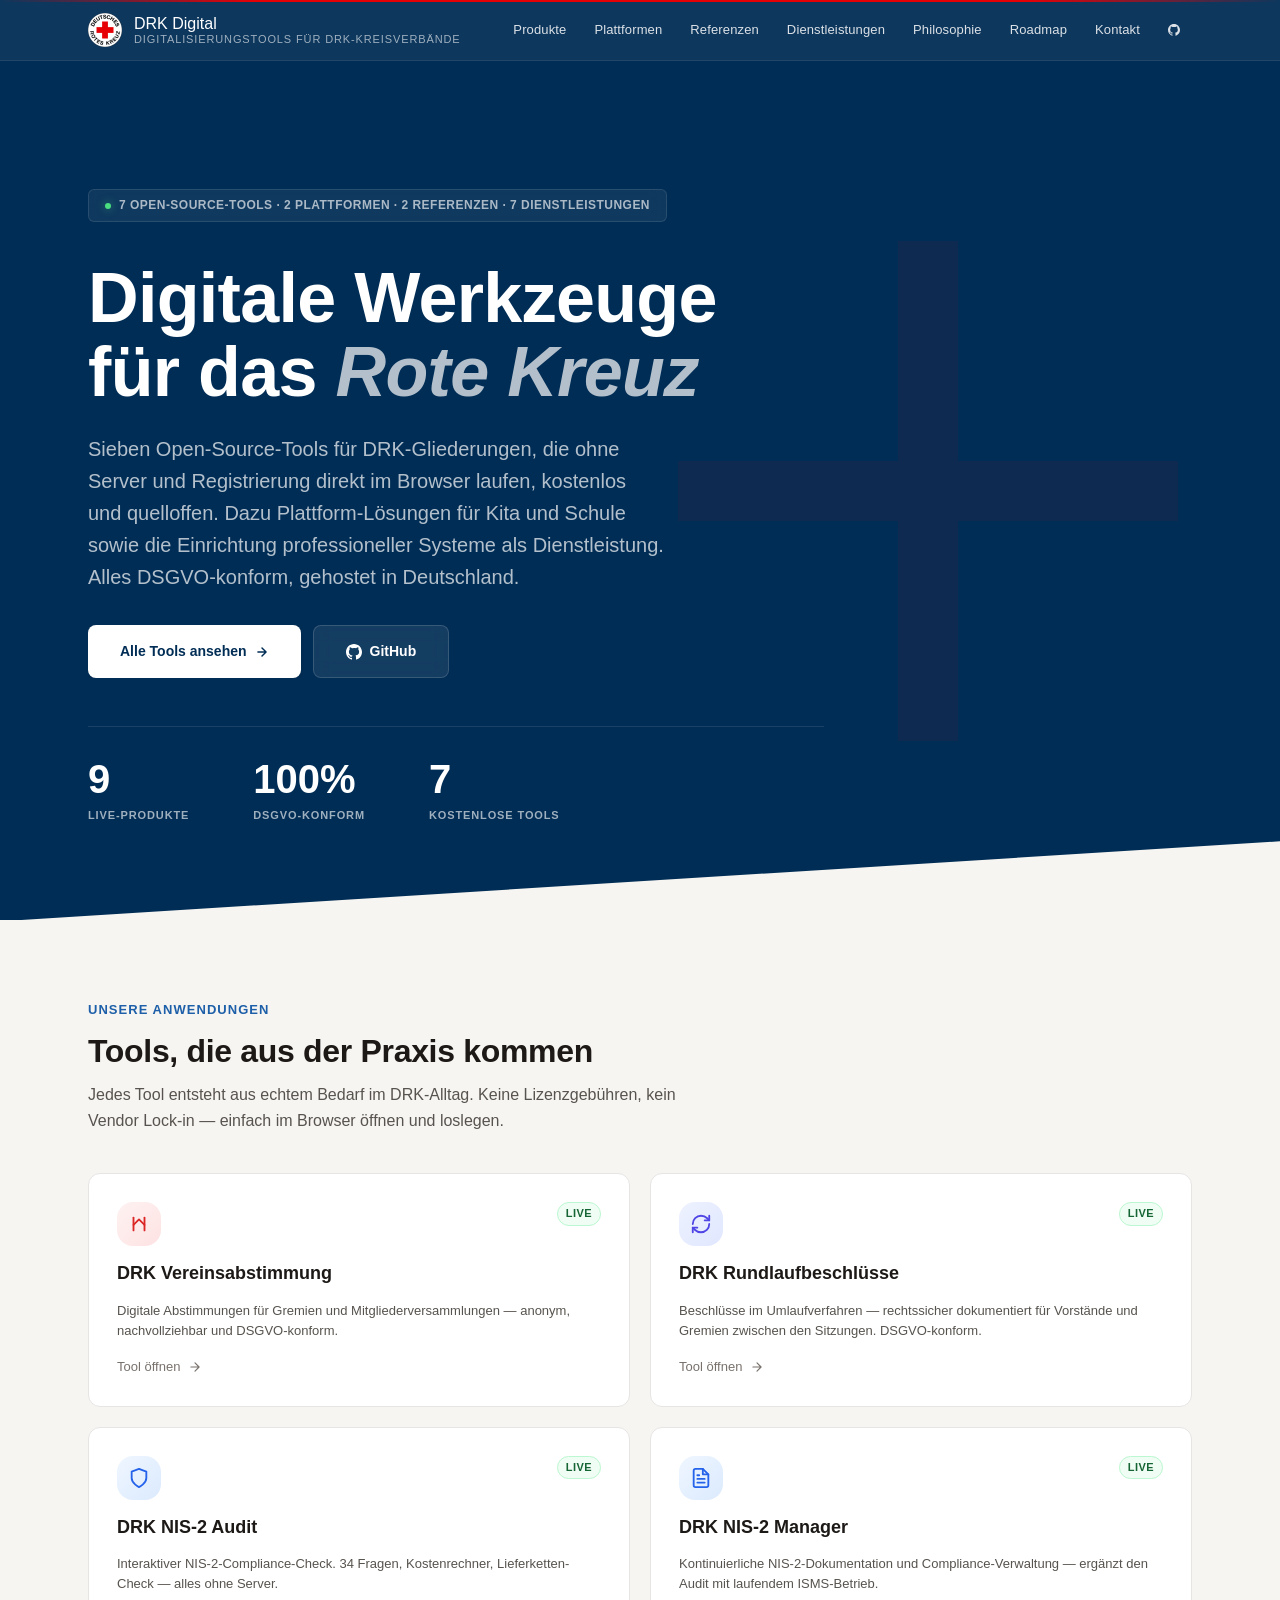
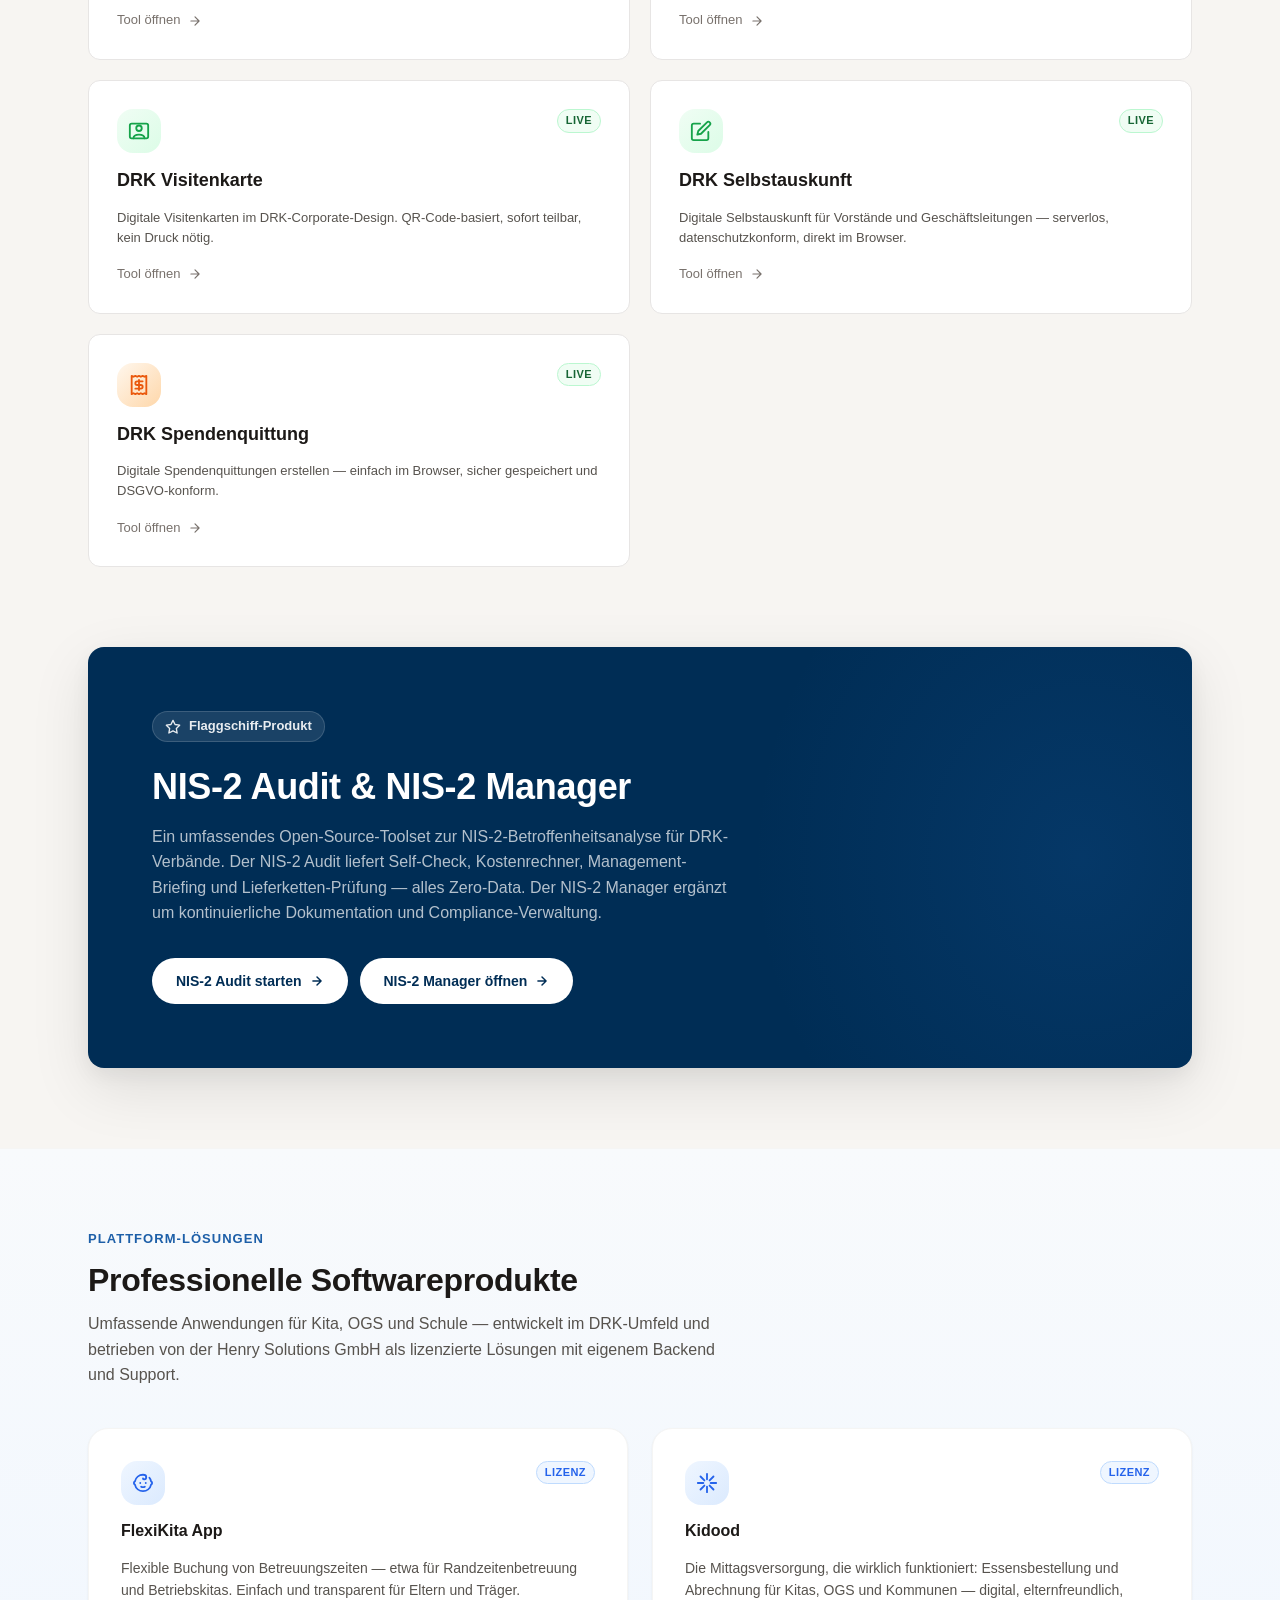
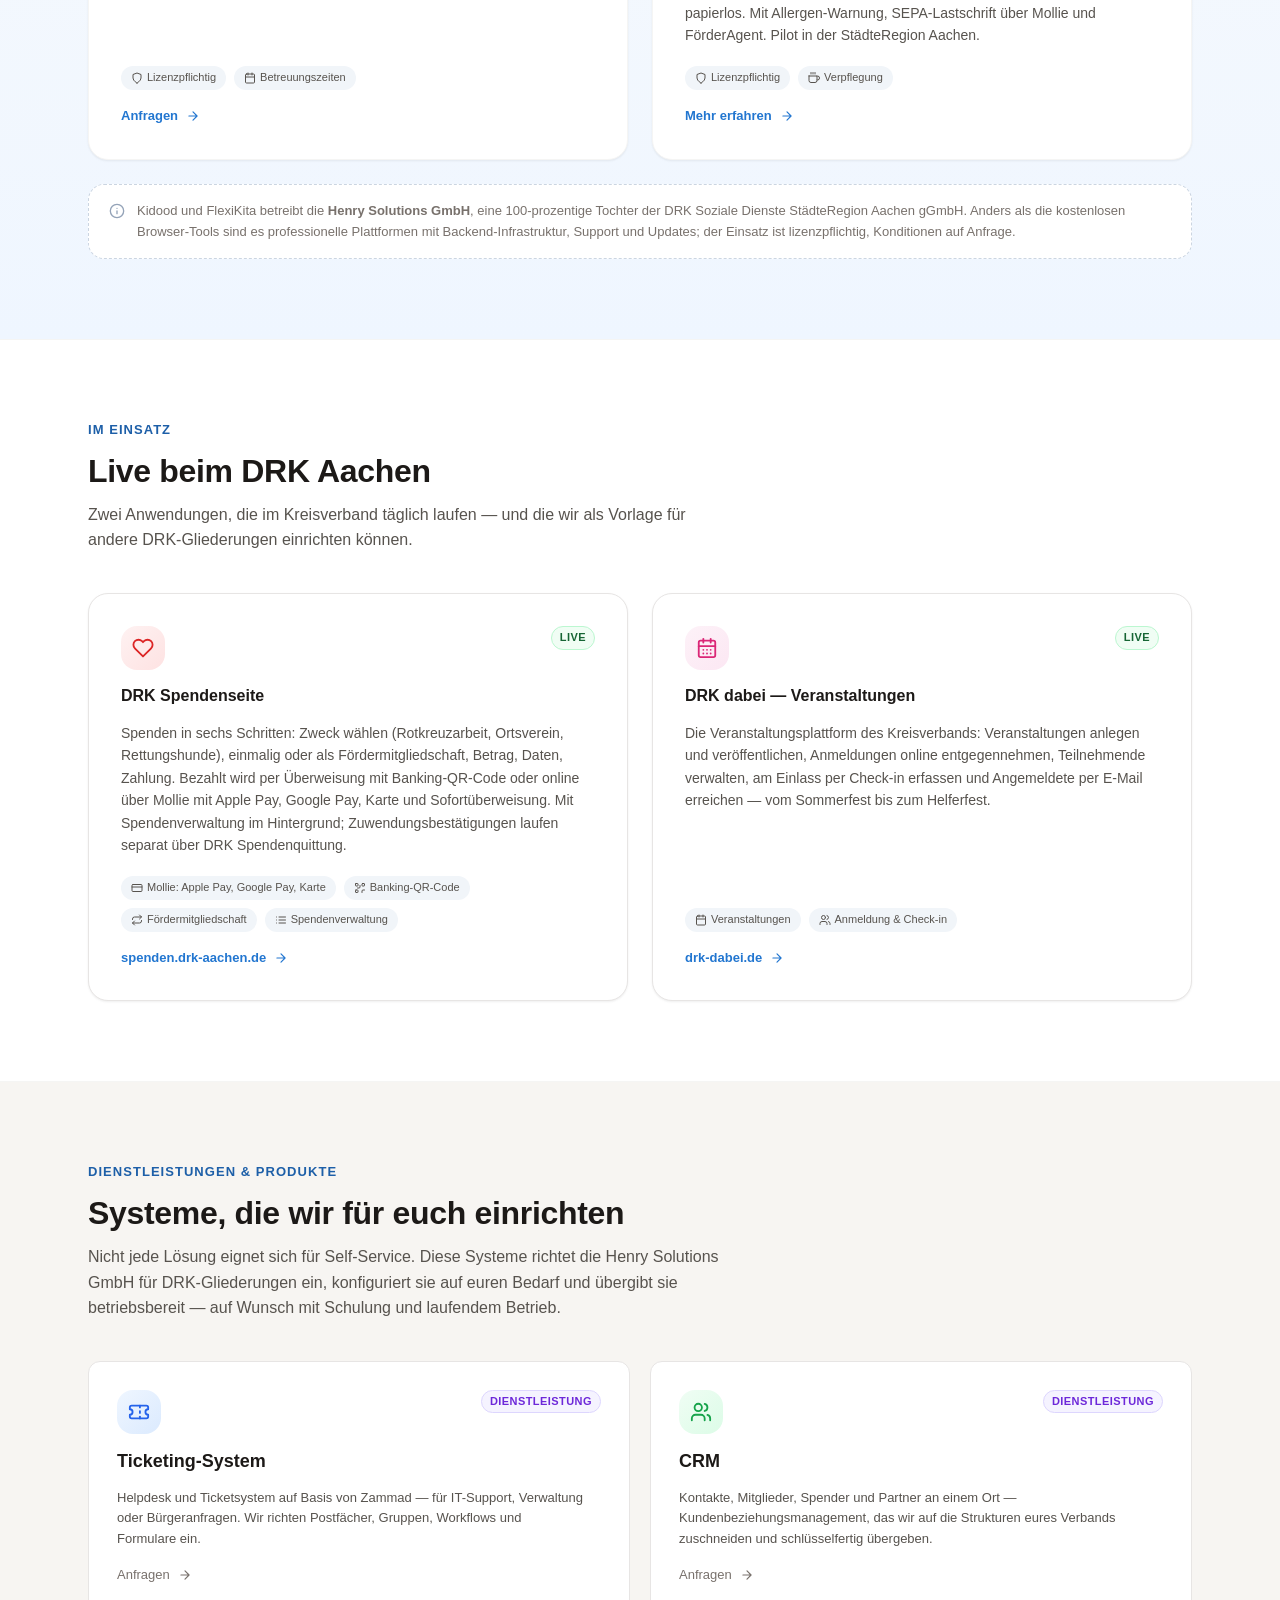
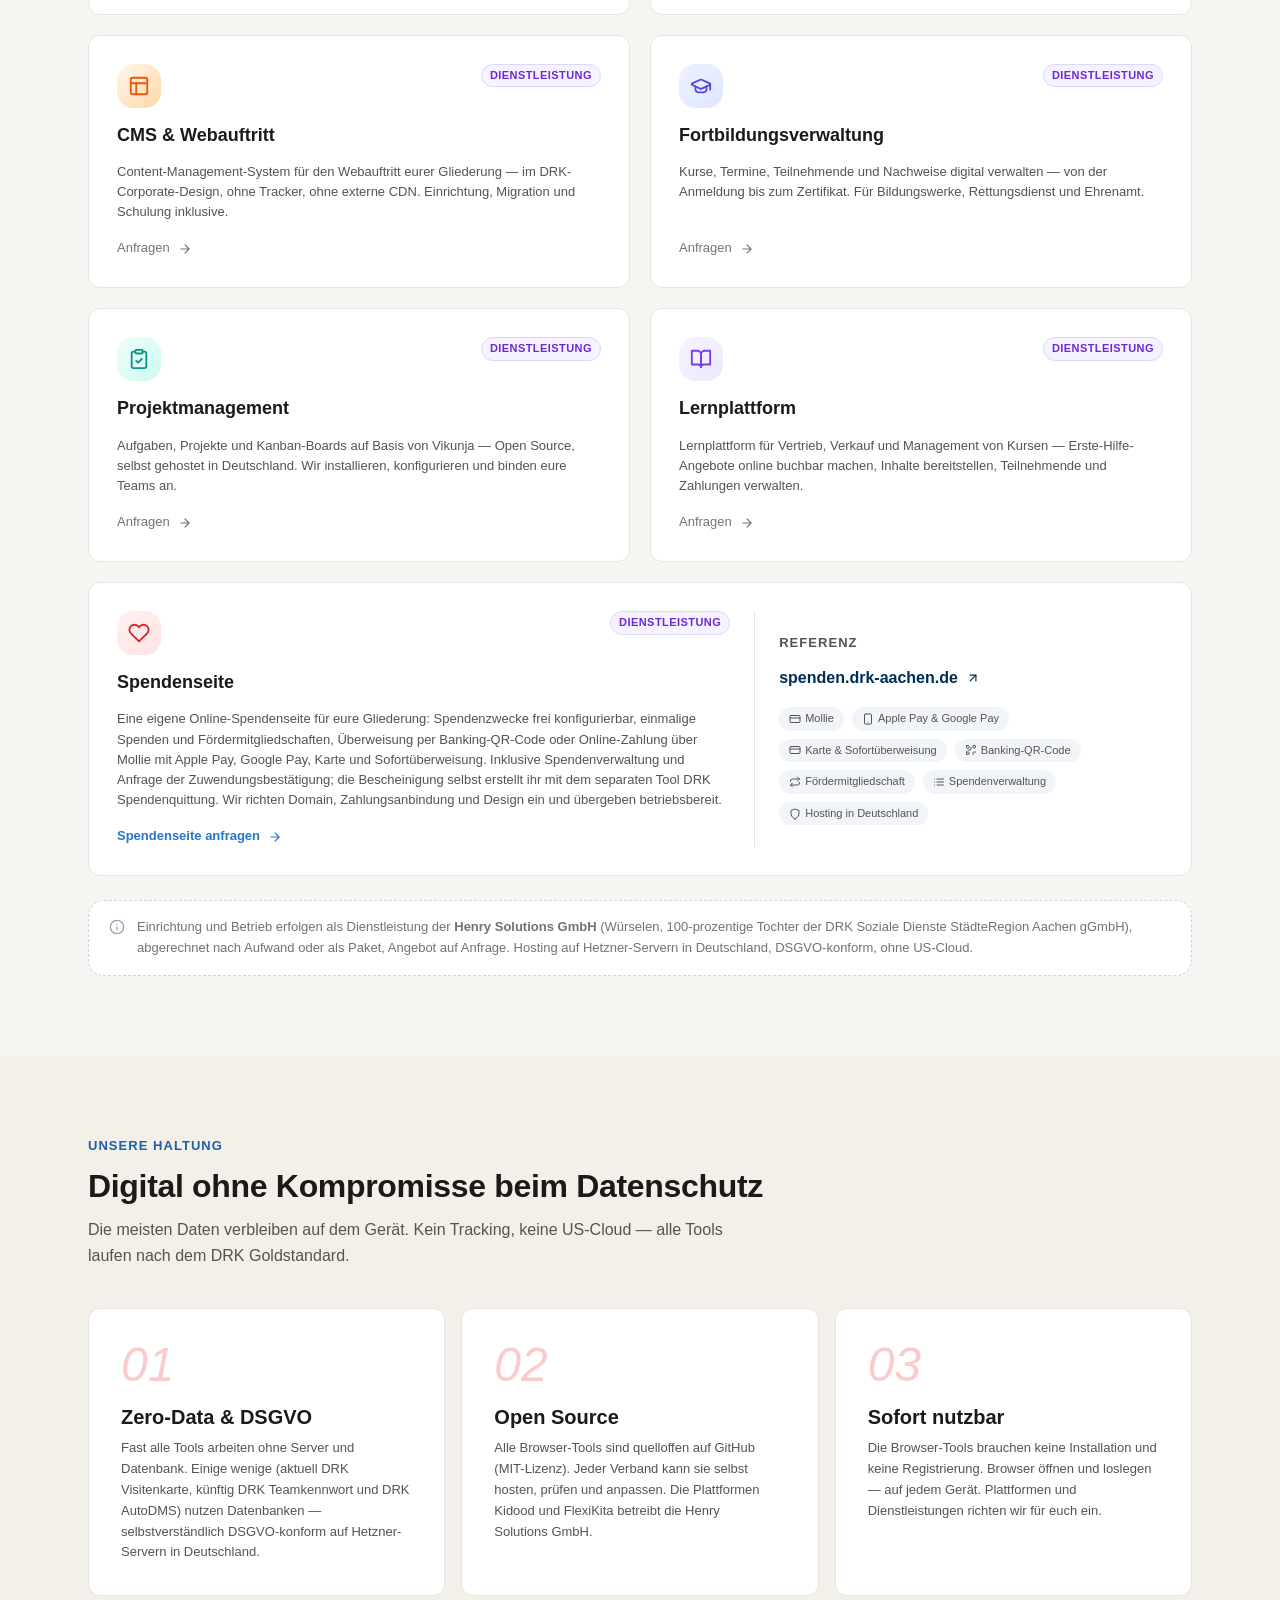
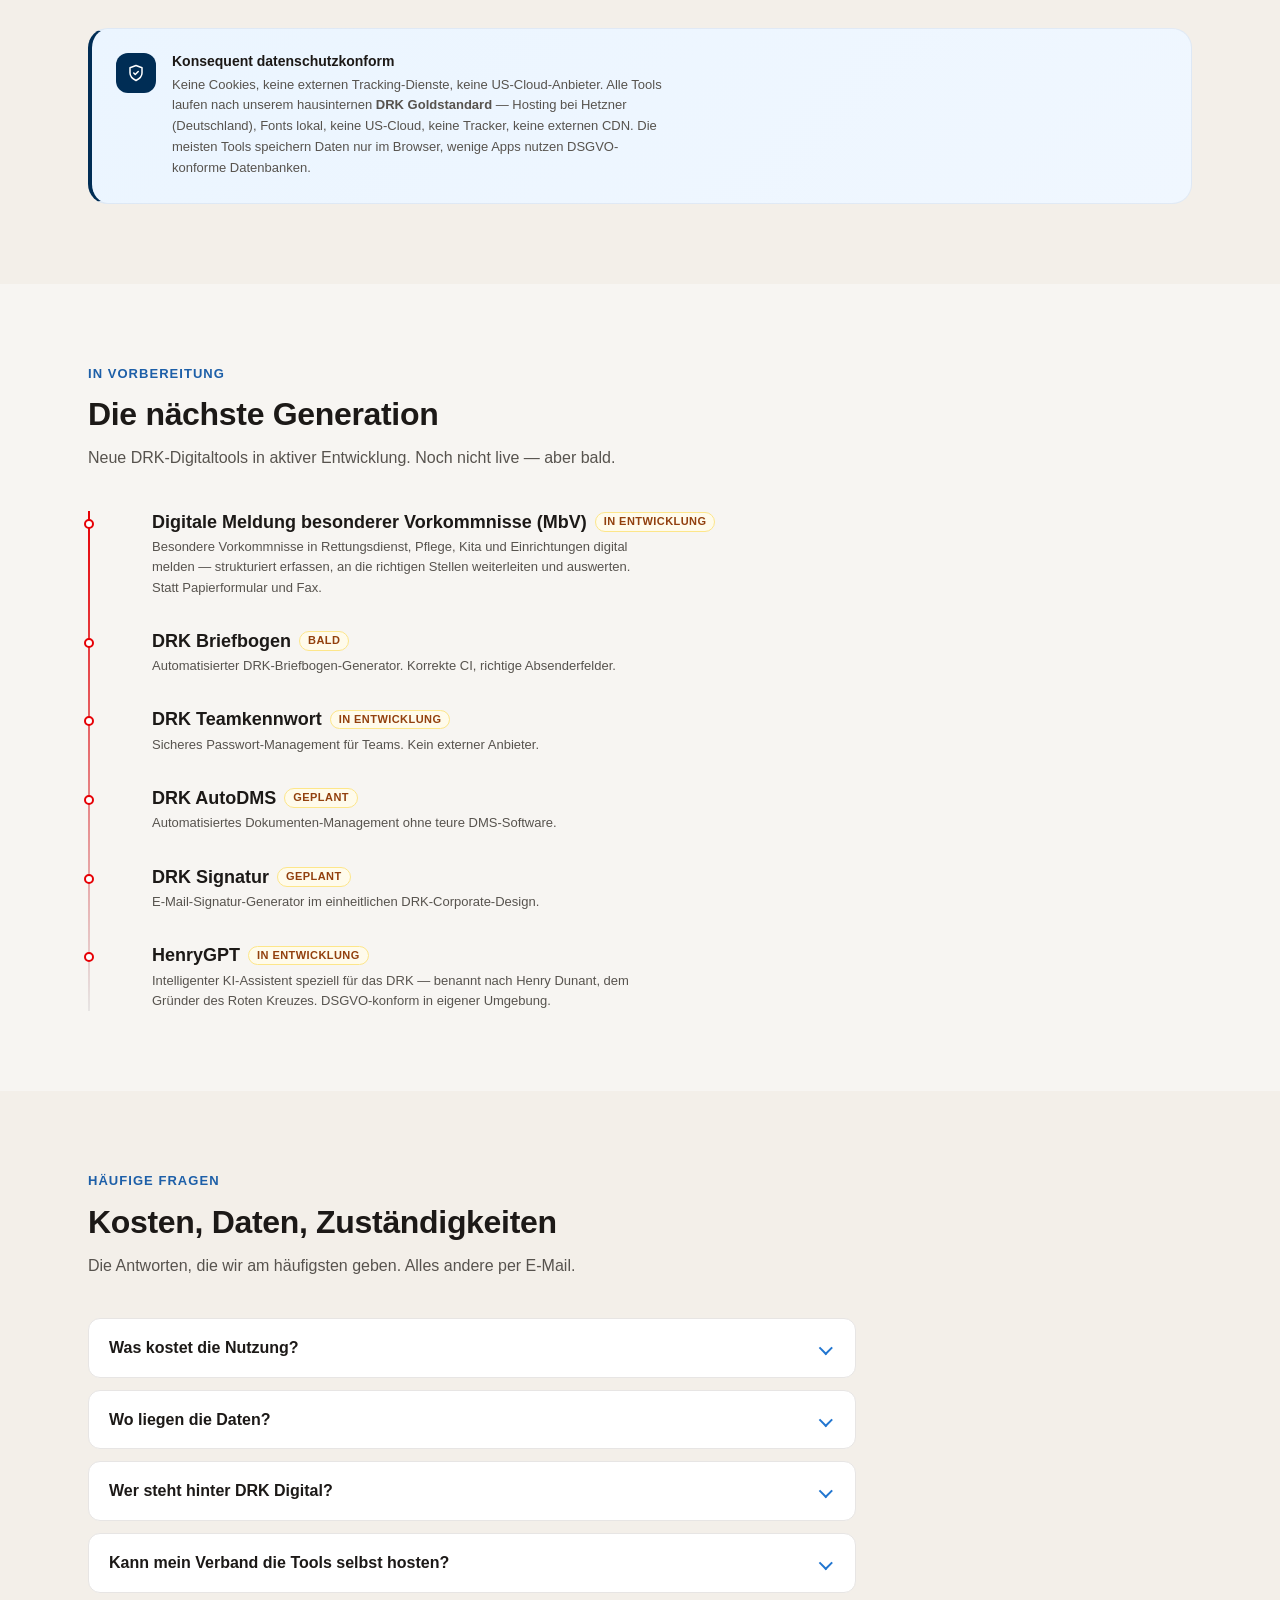
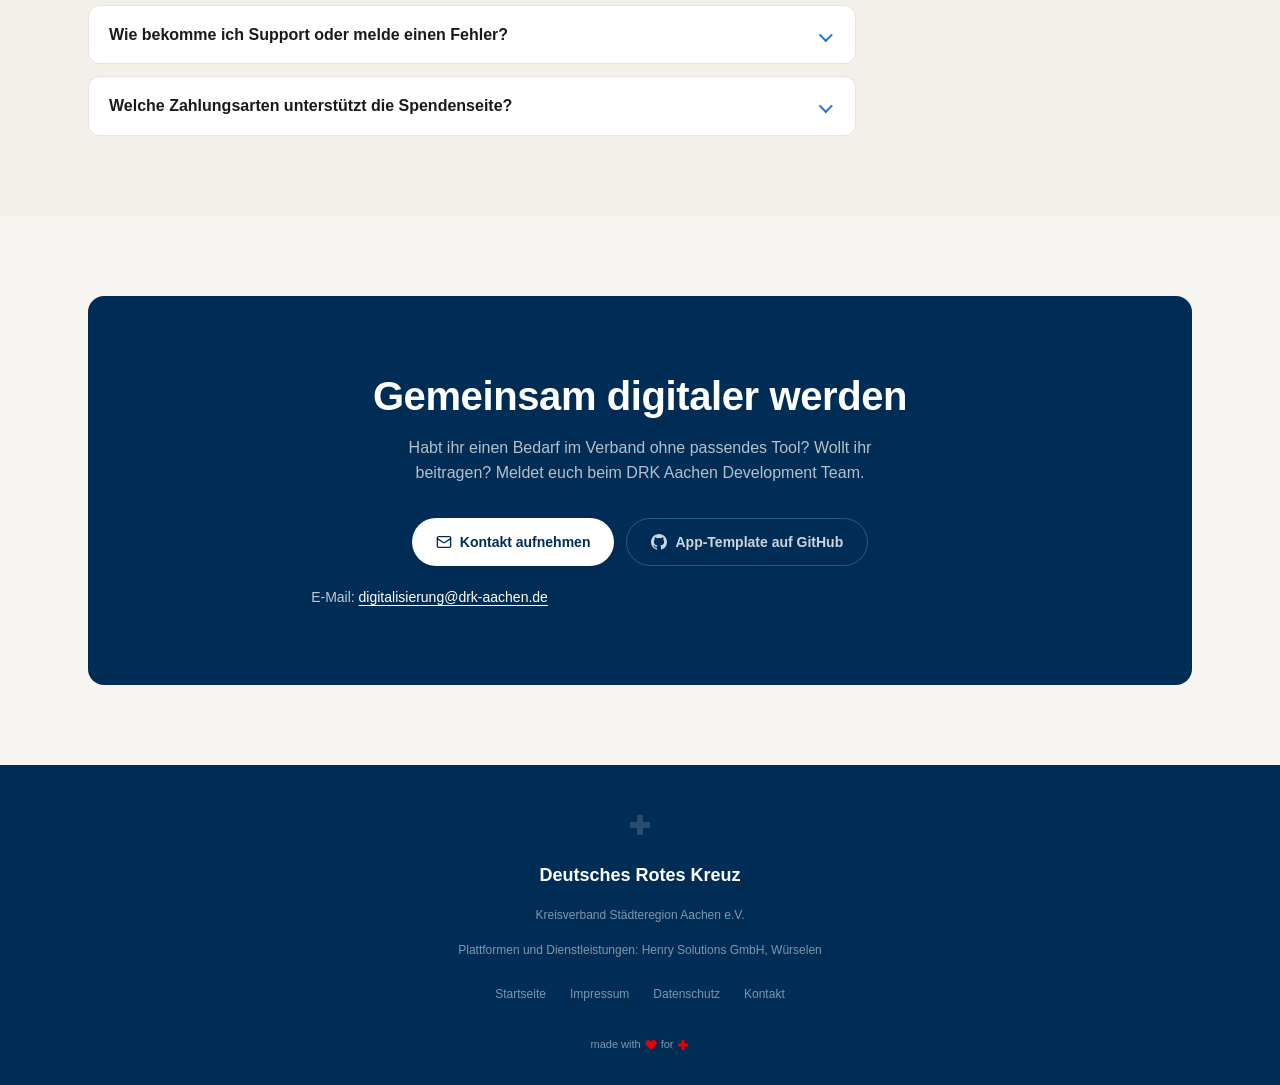
==== commit 2d303265: "fix: Impressum und Datenschutz nach offiziellen Texten von drk-aachen.de - Impressum: Anbieterkennun" ====
--- a/index.html
+++ b/index.html
@@ -43,7 +43,7 @@
       {
         "@type": "Organization",
         "@id": "https://drk-digital.io/#organization",
-        "name": "DRK Kreisverband StädteRegion Aachen e.V.",
+        "name": "DRK-Kreisverband Städteregion Aachen e.V.",
         "url": "https://drk-digital.io/",
         "logo": "https://drk-digital.io/logo.png",
         "sameAs": [
@@ -283,7 +283,7 @@
             "name": "Wer steht hinter DRK Digital?",
             "acceptedAnswer": {
               "@type": "Answer",
-              "text": "Die Open-Source-Tools und diese Website stellt der DRK Kreisverband StädteRegion Aachen e.V. bereit. Kidood, FlexiKita und die Dienstleistungen betreibt die Henry Solutions GmbH, eine 100-prozentige Tochter der DRK Soziale Dienste StädteRegion Aachen gGmbH."
+              "text": "Die Open-Source-Tools und diese Website stellt der DRK-Kreisverband Städteregion Aachen e.V. bereit. Kidood, FlexiKita und die Dienstleistungen betreibt die Henry Solutions GmbH, eine 100-prozentige Tochter der DRK Soziale Dienste StädteRegion Aachen gGmbH."
             }
           },
           {
@@ -951,7 +951,7 @@
           </details>
           <details class="faq-item fade-up">
             <summary>Wer steht hinter DRK Digital?</summary>
-            <p>Die Open-Source-Tools und diese Website stellt der DRK Kreisverband StädteRegion Aachen e.V. bereit. Kidood, FlexiKita und die Dienstleistungen betreibt die Henry Solutions GmbH, eine 100-prozentige Tochter der DRK Soziale Dienste StädteRegion Aachen gGmbH.</p>
+            <p>Die Open-Source-Tools und diese Website stellt der DRK-Kreisverband Städteregion Aachen e.V. bereit. Kidood, FlexiKita und die Dienstleistungen betreibt die Henry Solutions GmbH, eine 100-prozentige Tochter der DRK Soziale Dienste StädteRegion Aachen gGmbH.</p>
           </details>
           <details class="faq-item fade-up">
             <summary>Kann mein Verband die Tools selbst hosten?</summary>
@@ -998,7 +998,7 @@
       <div class="footer-inner">
         <svg class="footer-cross" aria-hidden="true" focusable="false"><use href="#i-cross"/></svg>
         <div class="footer-org">Deutsches Rotes Kreuz</div>
-        <div class="footer-kv">Kreisverband StädteRegion Aachen e.V.</div>
+        <div class="footer-kv">Kreisverband Städteregion Aachen e.V.</div>
         <div class="footer-kv">Plattformen und Dienstleistungen: Henry Solutions GmbH, Würselen</div>
         <nav class="footer-links" aria-label="Fußzeile">
           <a href="/">Startseite</a>
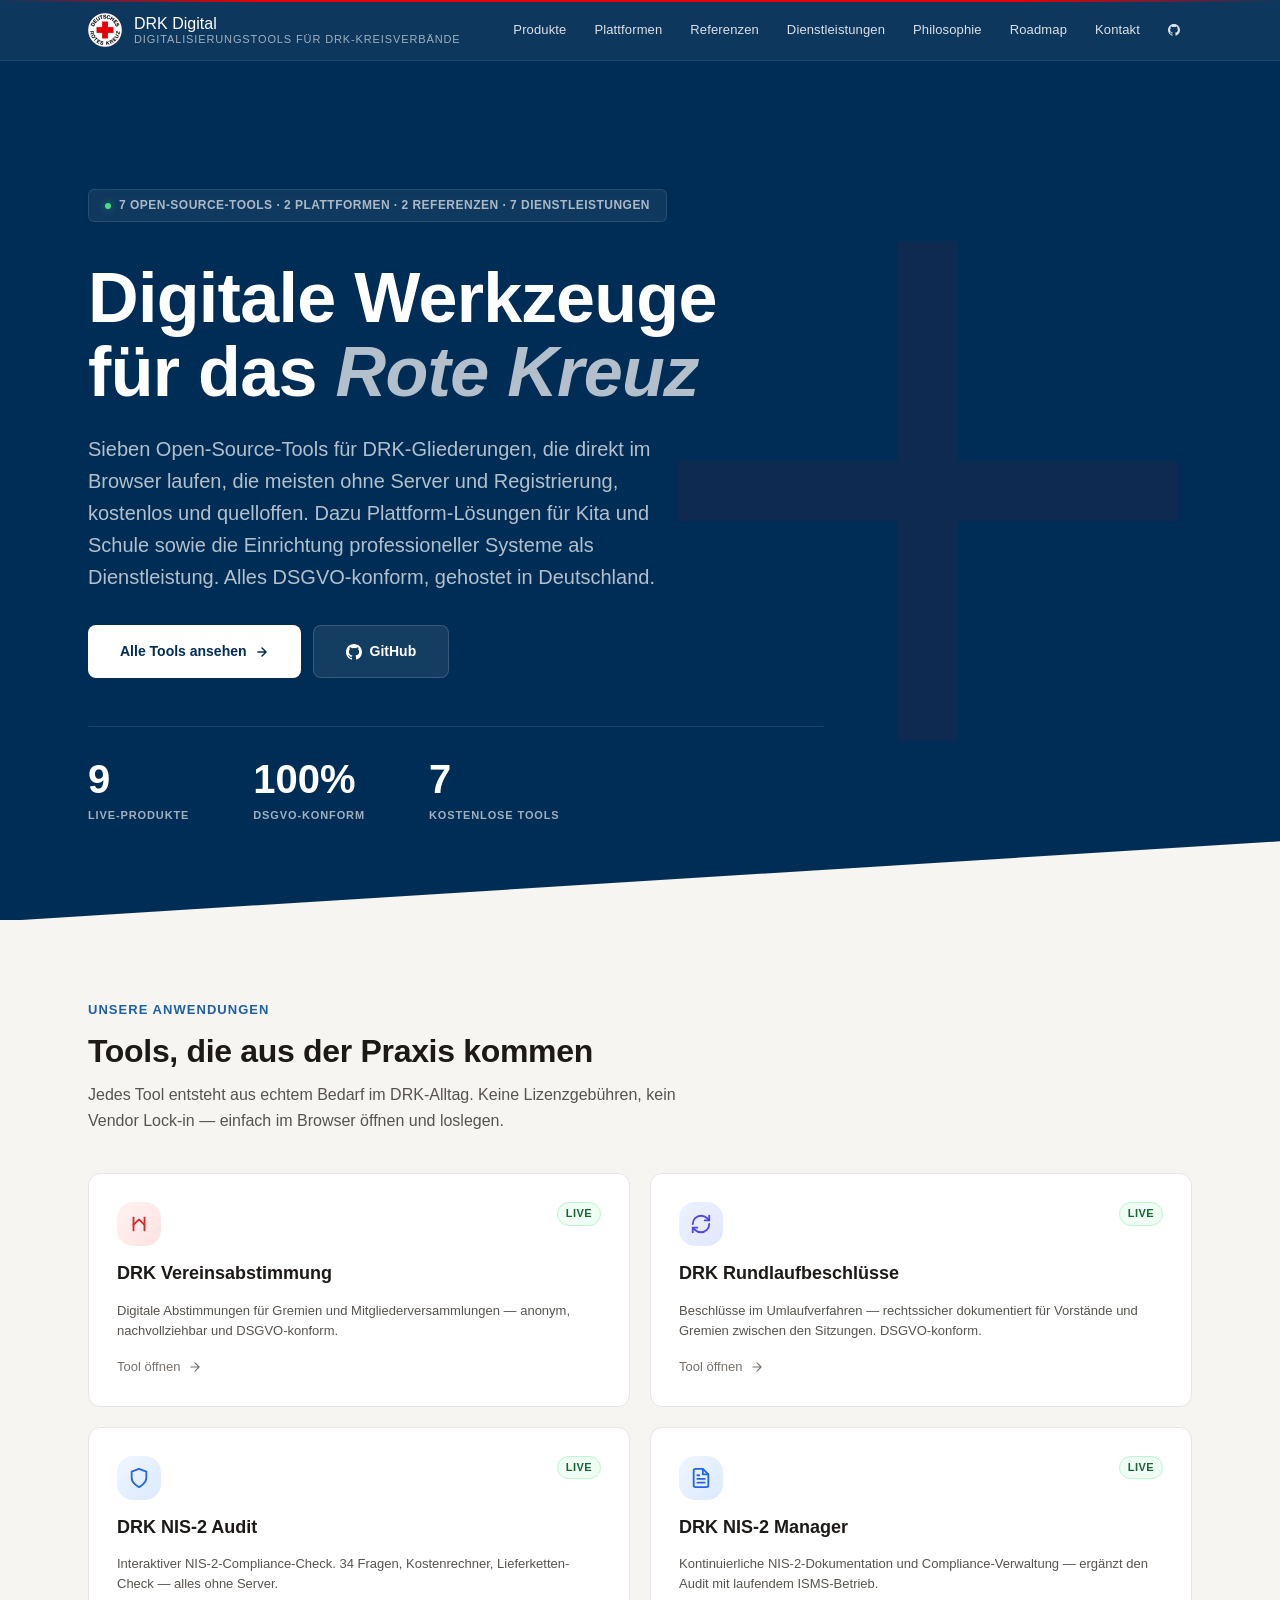
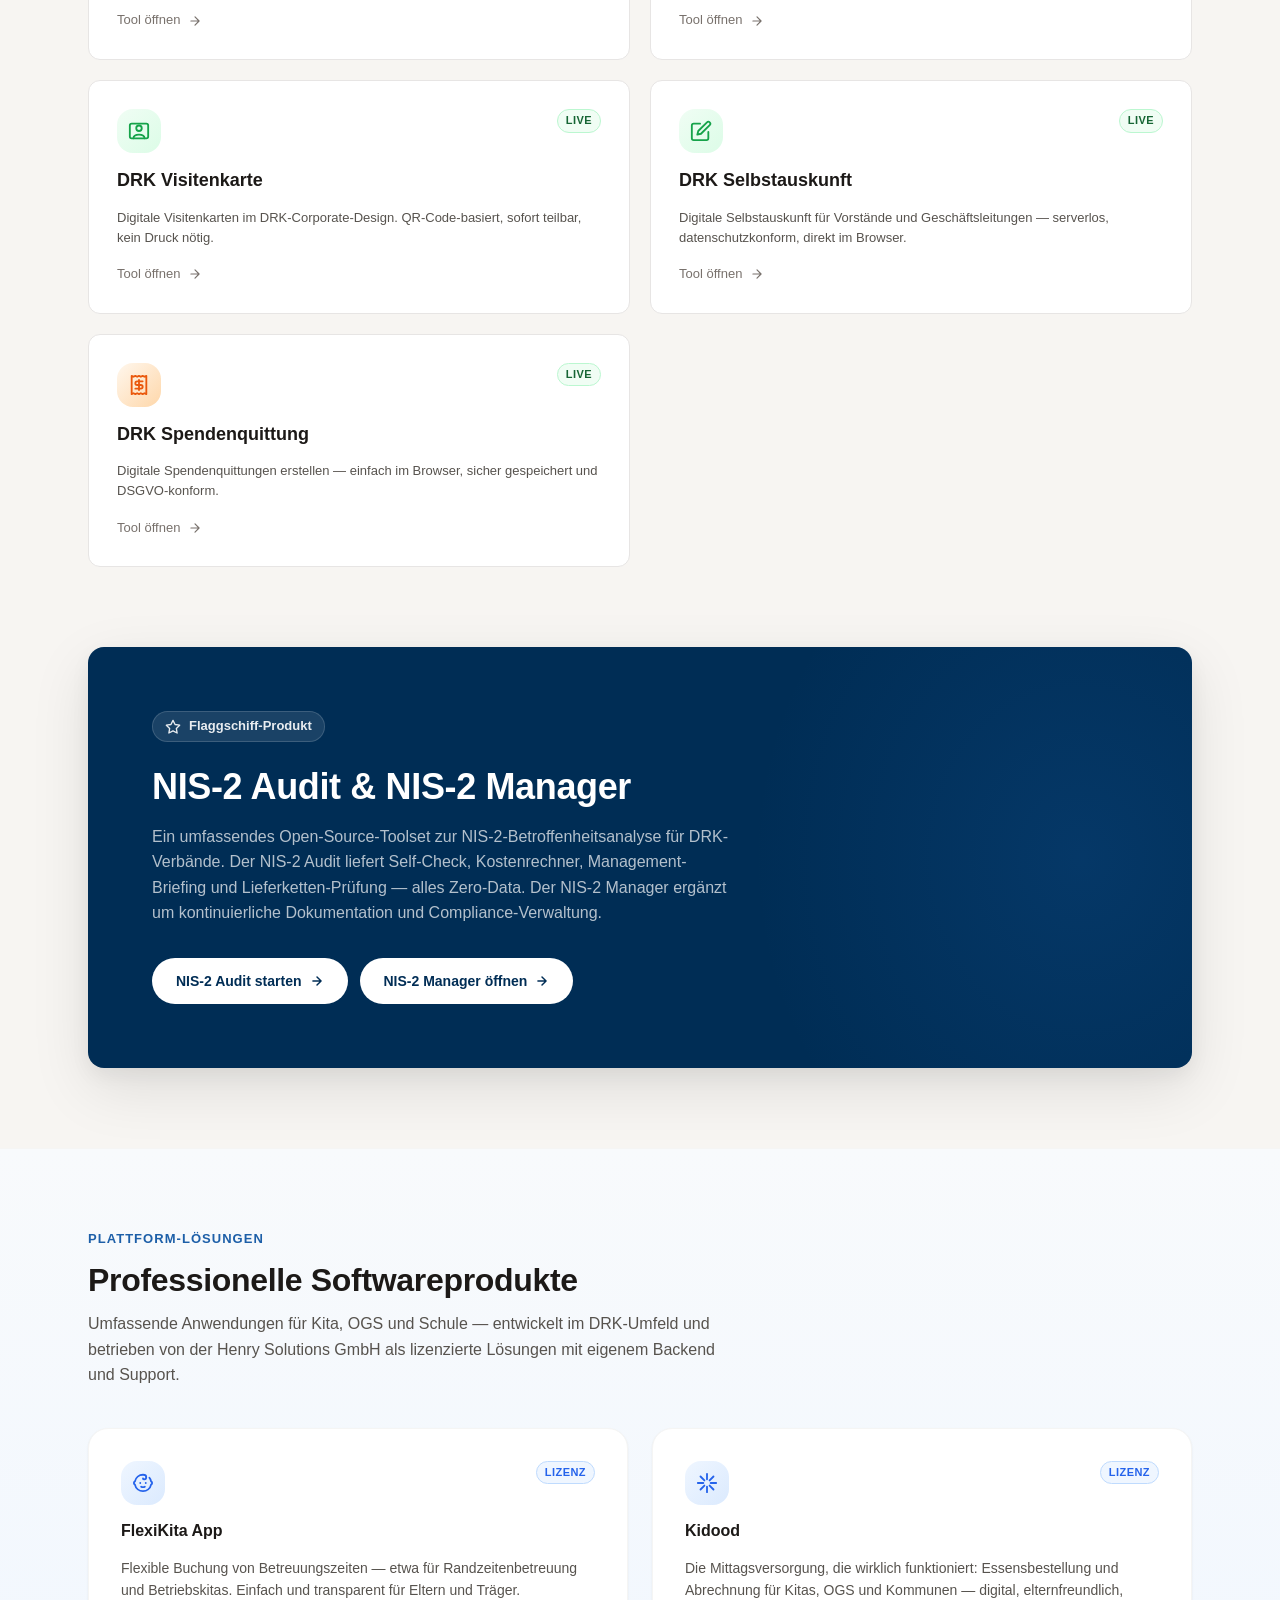
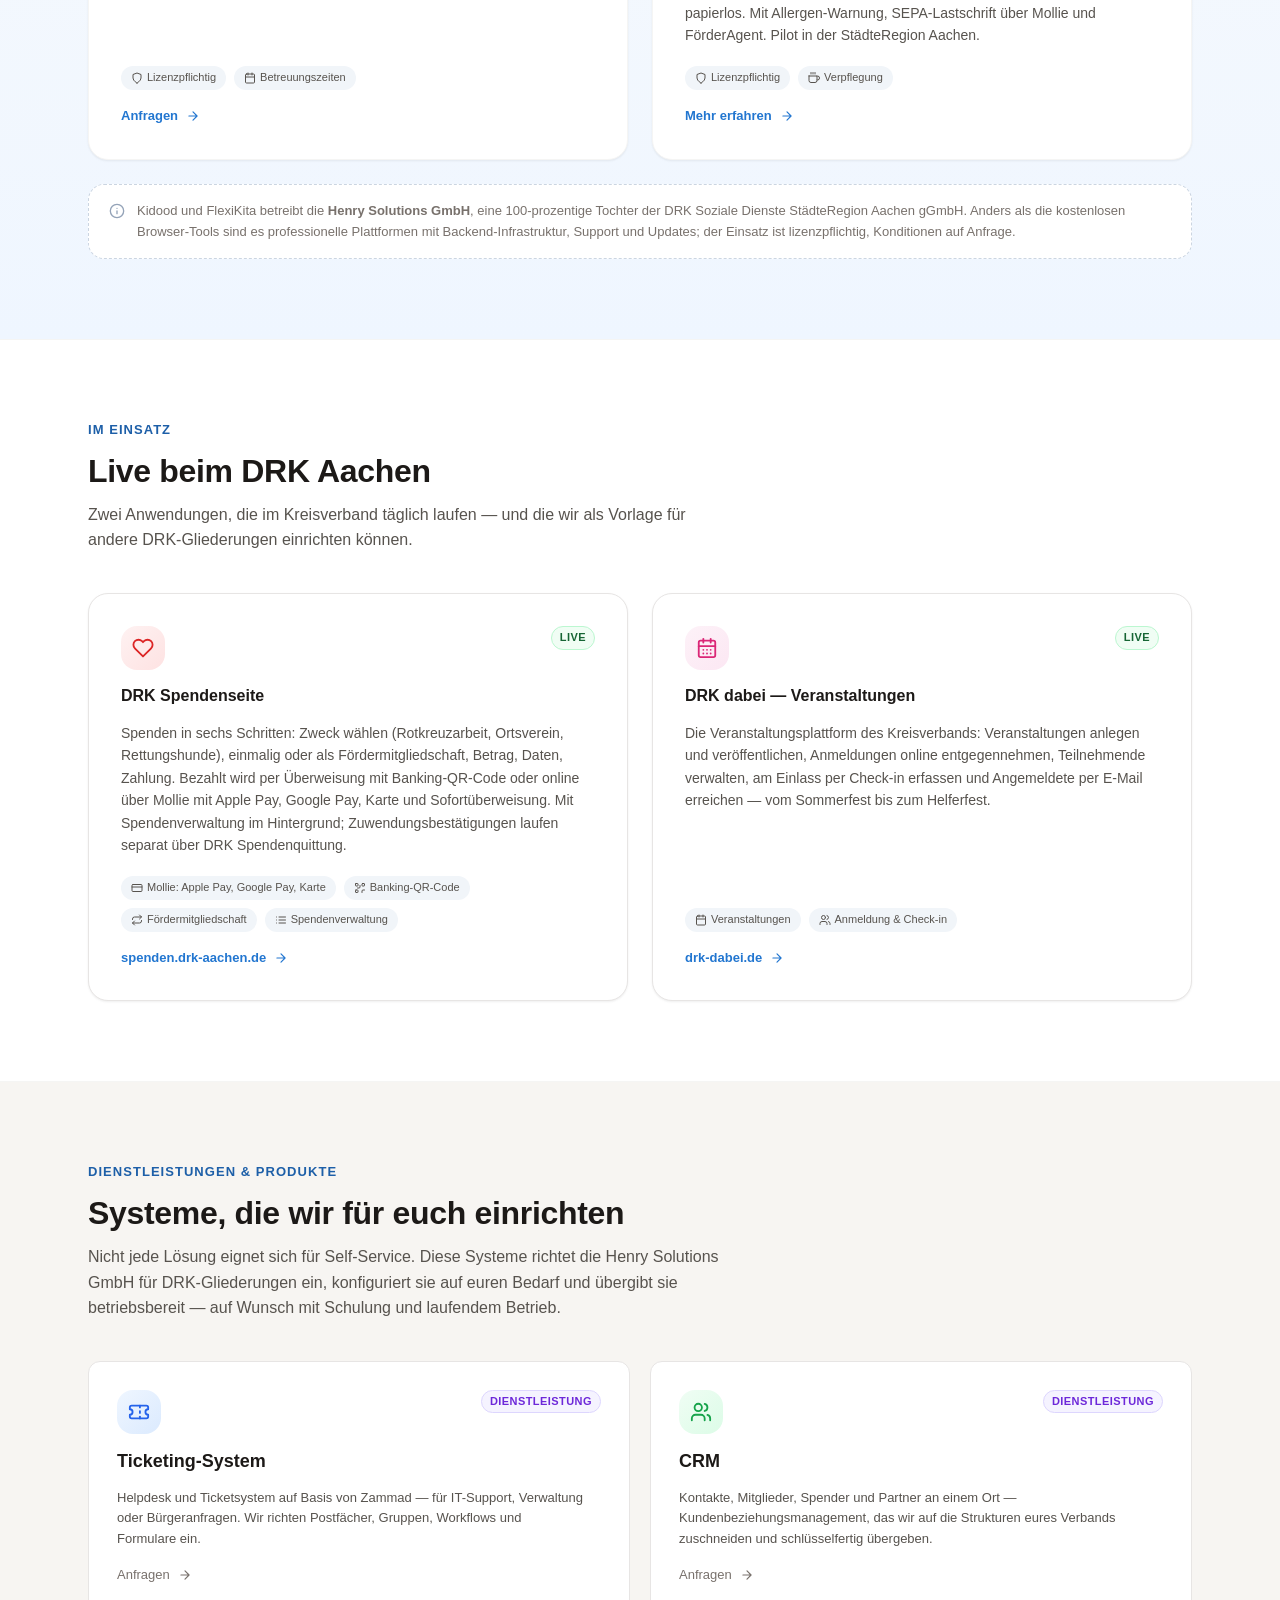
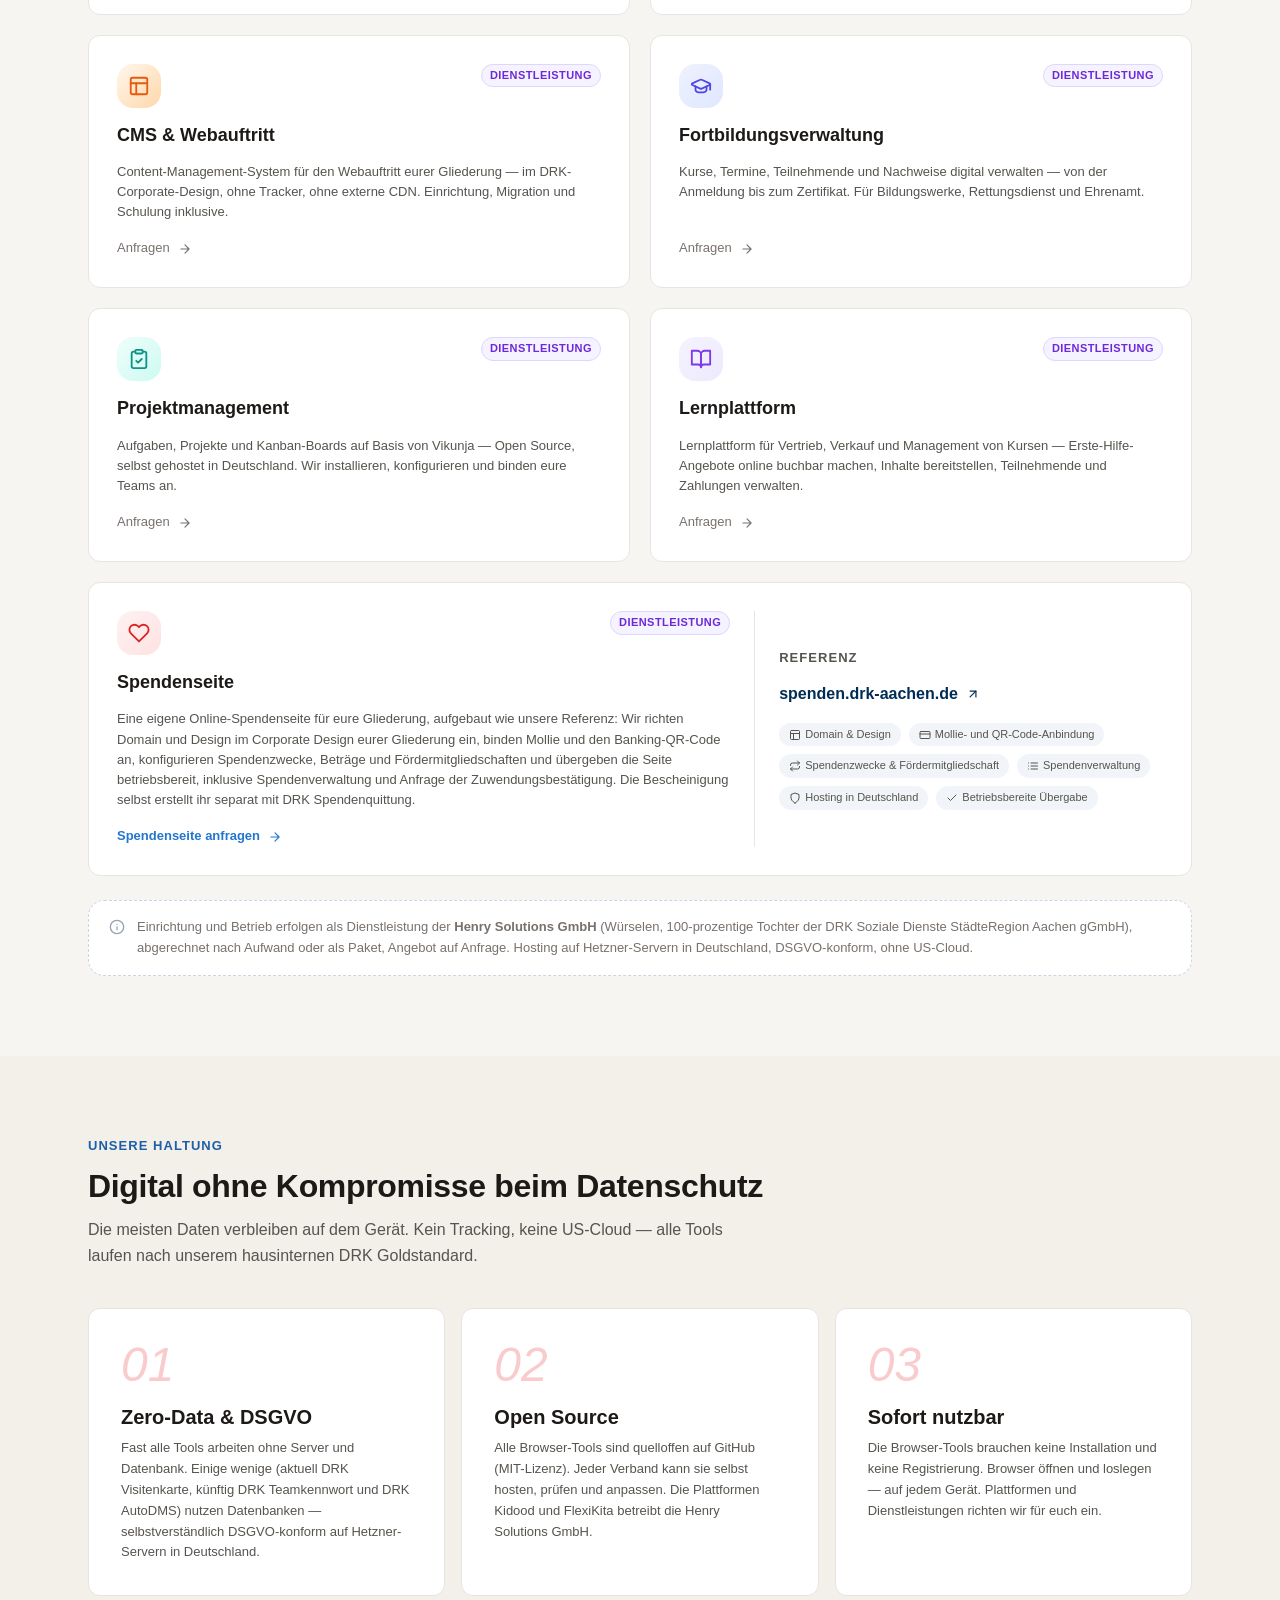
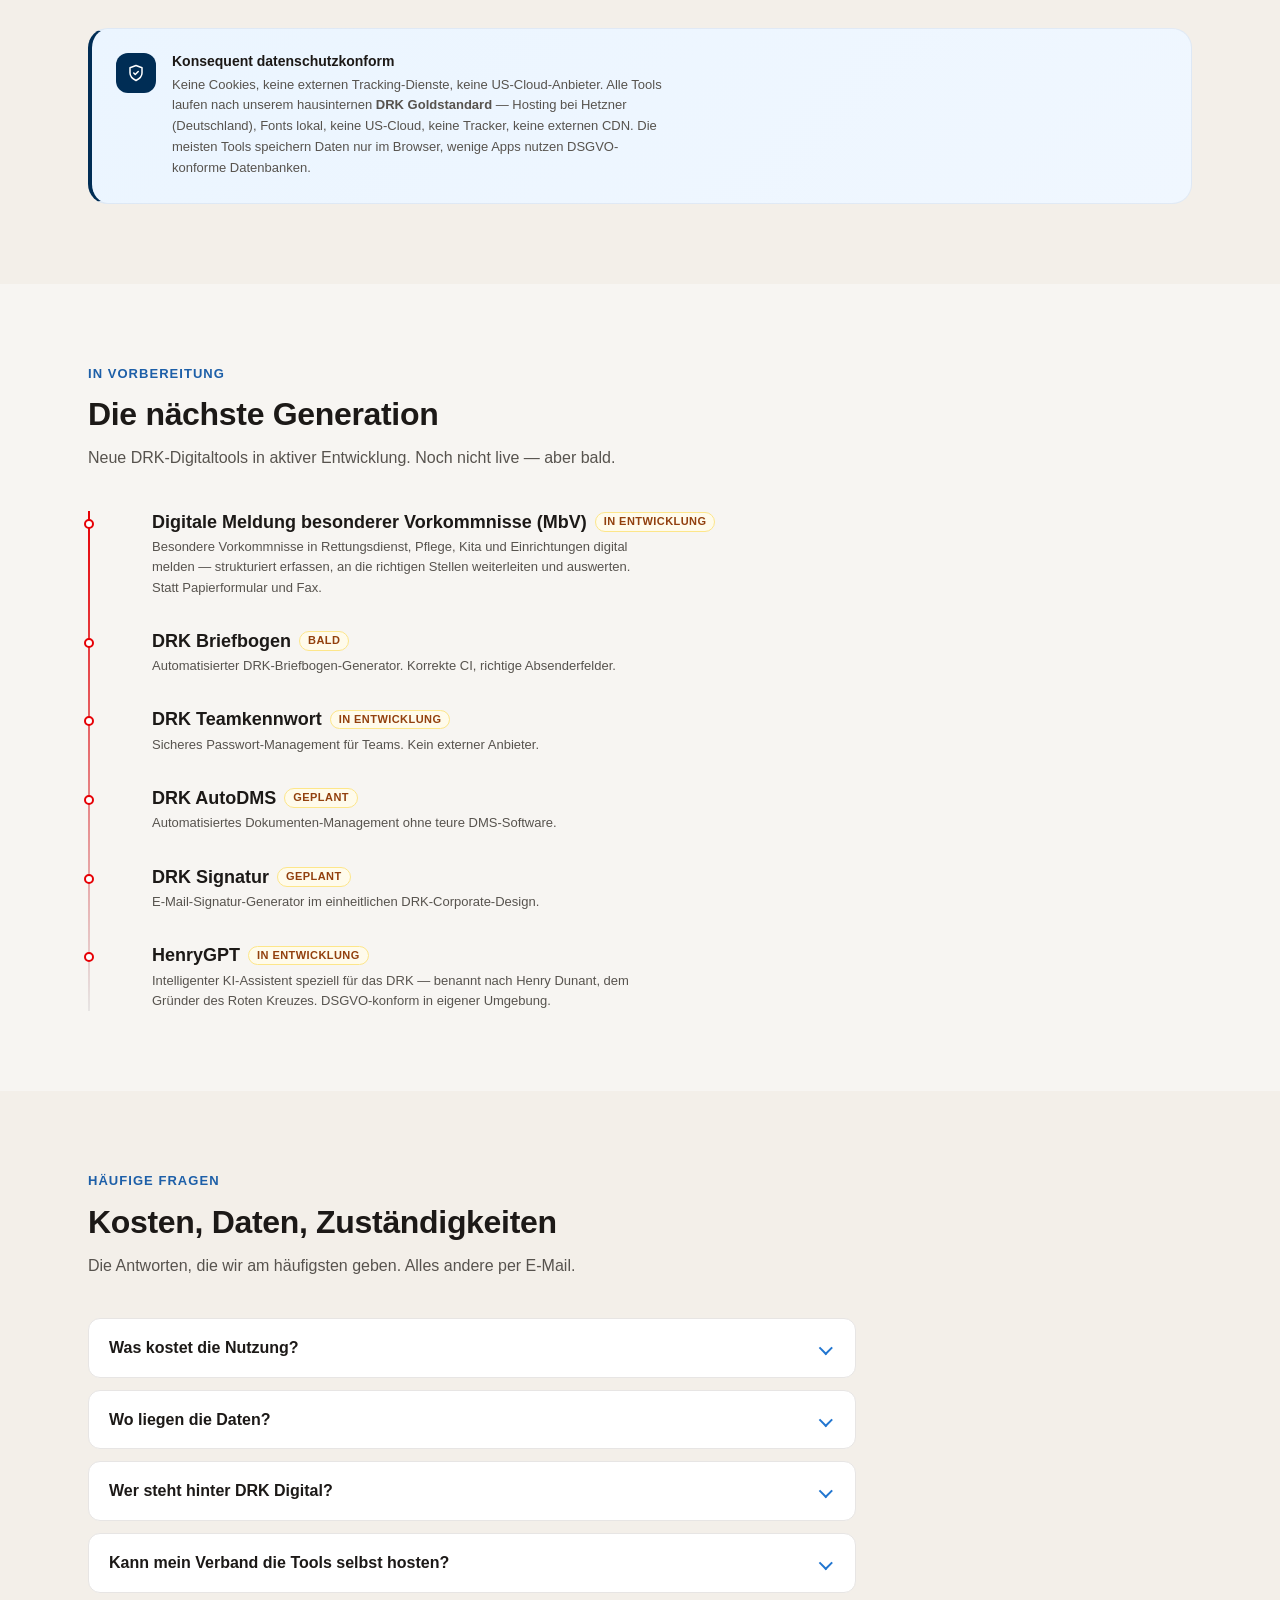
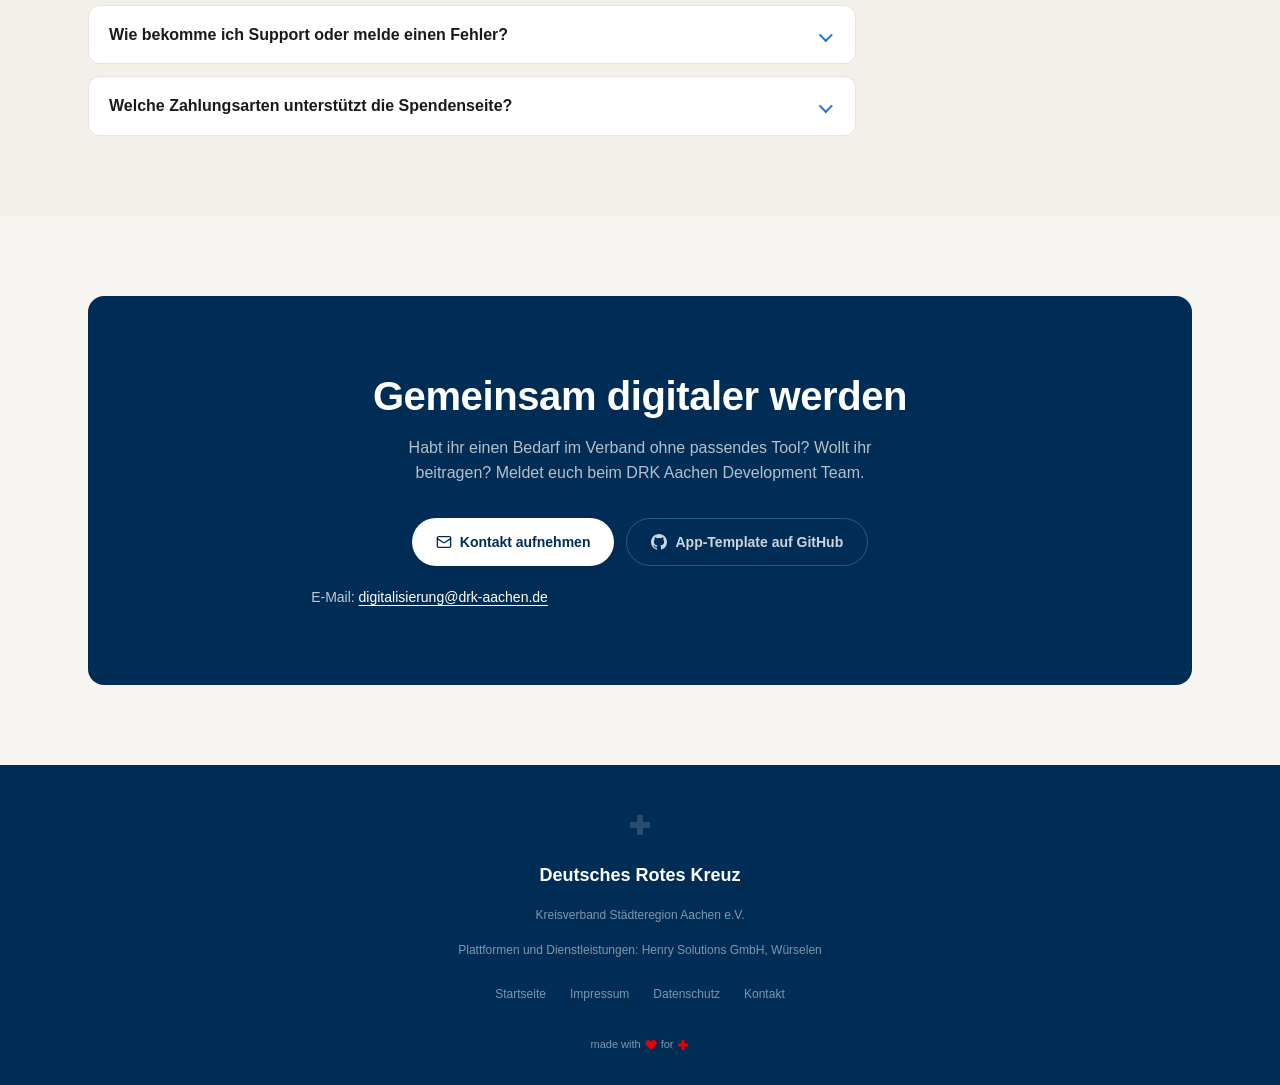
==== commit acc39e0d: "fix: Restpunkte aus der Verifikation umgesetzt - Navigation ohne JavaScript: nojs.css zeigt das Mobi" ====
--- a/index.html
+++ b/index.html
@@ -379,9 +379,10 @@
           <span class="hero-badge-dot"></span>
           7 Open-Source-Tools · 2 Plattformen · 2 Referenzen · 7 Dienstleistungen
         </div>
+        <!-- H1 bewusst markenneutral und kurz (zweizeilig auf Desktop); Keywords DRK und Open Source stehen in Title, Description, Badge und Hero-Text. -->
         <h1>Digitale Werkzeuge <br/>für das <em>Rote Kreuz</em></h1>
         <p class="hero-description">
-          Sieben Open-Source-Tools für DRK-Gliederungen, die ohne Server und Registrierung direkt im Browser laufen, kostenlos und quelloffen. Dazu Plattform-Lösungen für Kita und Schule sowie die Einrichtung professioneller Systeme als Dienstleistung. Alles DSGVO-konform, gehostet in Deutschland.
+          Sieben Open-Source-Tools für DRK-Gliederungen, die direkt im Browser laufen, die meisten ohne Server und Registrierung, kostenlos und quelloffen. Dazu Plattform-Lösungen für Kita und Schule sowie die Einrichtung professioneller Systeme als Dienstleistung. Alles DSGVO-konform, gehostet in Deutschland.
         </p>
         <div class="hero-actions">
           <a href="#produkte" class="btn btn-primary">
@@ -390,7 +391,7 @@
           </a>
           <a href="https://github.com/DRKAachen" target="_blank" rel="noopener" class="btn btn-secondary-light">
             <svg width="16" height="16" aria-hidden="true" focusable="false"><use href="#i-github"/></svg>
-            GitHub
+            GitHub <span class="sr-only">(öffnet in neuem Tab)</span>
           </a>
         </div>
         <div class="hero-stats">
@@ -556,11 +557,11 @@
             <div class="featured-card-actions">
               <a href="https://drk-nis2.de" target="_blank" rel="noopener" class="btn-featured">
                 NIS-2 Audit starten
-                <svg width="14" height="14" aria-hidden="true" focusable="false"><use href="#i-arrow-bold"/></svg>
+                <svg width="14" height="14" aria-hidden="true" focusable="false"><use href="#i-arrow-bold"/></svg> <span class="sr-only">(öffnet in neuem Tab)</span>
               </a>
               <a href="https://drk-isms.de" target="_blank" rel="noopener" class="btn-featured">
                 NIS-2 Manager öffnen
-                <svg width="14" height="14" aria-hidden="true" focusable="false"><use href="#i-arrow-bold"/></svg>
+                <svg width="14" height="14" aria-hidden="true" focusable="false"><use href="#i-arrow-bold"/></svg> <span class="sr-only">(öffnet in neuem Tab)</span>
               </a>
             </div>
           </div>
@@ -821,7 +822,7 @@
                 <span class="badge badge-service">Dienstleistung</span>
               </div>
               <h3 class="product-card-name">Spendenseite</h3>
-              <p class="product-card-desc">Eine eigene Online-Spendenseite für eure Gliederung: Spendenzwecke frei konfigurierbar, einmalige Spenden und Fördermitgliedschaften, Überweisung per Banking-QR-Code oder Online-Zahlung über Mollie mit Apple Pay, Google Pay, Karte und Sofortüberweisung. Inklusive Spendenverwaltung und Anfrage der Zuwendungsbestätigung; die Bescheinigung selbst erstellt ihr mit dem separaten Tool DRK Spendenquittung. Wir richten Domain, Zahlungsanbindung und Design ein und übergeben betriebsbereit.</p>
+              <p class="product-card-desc">Eine eigene Online-Spendenseite für eure Gliederung, aufgebaut wie unsere Referenz: Wir richten Domain und Design im Corporate Design eurer Gliederung ein, binden Mollie und den Banking-QR-Code an, konfigurieren Spendenzwecke, Beträge und Fördermitgliedschaften und übergeben die Seite betriebsbereit, inklusive Spendenverwaltung und Anfrage der Zuwendungsbestätigung. Die Bescheinigung selbst erstellt ihr separat mit DRK Spendenquittung.</p>
               <a href="mailto:digitalisierung@drk-aachen.de?subject=Anfrage%20Spendenseite" class="product-card-footer product-card-link">
                 Spendenseite anfragen <span class="sr-only">(per E-Mail)</span>
                 <svg width="14" height="14" aria-hidden="true" focusable="false"><use href="#i-arrow"/></svg>
@@ -834,14 +835,13 @@
                 <svg width="14" height="14" viewBox="0 0 24 24" fill="none" stroke="currentColor" stroke-width="2" stroke-linecap="round" stroke-linejoin="round" aria-hidden="true" focusable="false"><path d="M7 17 17 7"/><path d="M7 7h10v10"/></svg>
               </a>
               <div class="platform-card-meta">
-              <span class="platform-tag"><svg aria-hidden="true" focusable="false" viewBox="0 0 24 24" fill="none" stroke="currentColor" stroke-width="2" stroke-linecap="round" stroke-linejoin="round"><rect x="2" y="5" width="20" height="14" rx="2"/><line x1="2" y1="10" x2="22" y2="10"/></svg>Mollie</span>
-              <span class="platform-tag"><svg aria-hidden="true" focusable="false" viewBox="0 0 24 24" fill="none" stroke="currentColor" stroke-width="2" stroke-linecap="round" stroke-linejoin="round"><rect x="5" y="2" width="14" height="20" rx="2"/><path d="M12 18h.01"/></svg>Apple Pay &amp; Google Pay</span>
-              <span class="platform-tag"><svg aria-hidden="true" focusable="false" viewBox="0 0 24 24" fill="none" stroke="currentColor" stroke-width="2" stroke-linecap="round" stroke-linejoin="round"><rect x="2" y="5" width="20" height="14" rx="2"/><line x1="2" y1="10" x2="22" y2="10"/></svg>Karte &amp; Sofortüberweisung</span>
-              <span class="platform-tag"><svg aria-hidden="true" focusable="false" viewBox="0 0 24 24" fill="none" stroke="currentColor" stroke-width="2" stroke-linecap="round" stroke-linejoin="round"><rect x="3" y="3" width="5" height="5" rx="1"/><rect x="16" y="3" width="5" height="5" rx="1"/><rect x="3" y="16" width="5" height="5" rx="1"/><path d="M21 16h-3a2 2 0 0 0-2 2v3"/><path d="M12 7v3a2 2 0 0 1-2 2H7"/></svg>Banking-QR-Code</span>
-              <span class="platform-tag"><svg aria-hidden="true" focusable="false" viewBox="0 0 24 24" fill="none" stroke="currentColor" stroke-width="2" stroke-linecap="round" stroke-linejoin="round"><path d="M17 2l4 4-4 4"/><path d="M3 11v-1a4 4 0 0 1 4-4h14"/><path d="M7 22l-4-4 4-4"/><path d="M21 13v1a4 4 0 0 1-4 4H3"/></svg>Fördermitgliedschaft</span>
-              <span class="platform-tag"><svg aria-hidden="true" focusable="false" viewBox="0 0 24 24" fill="none" stroke="currentColor" stroke-width="2" stroke-linecap="round" stroke-linejoin="round"><path d="M8 6h13"/><path d="M8 12h13"/><path d="M8 18h13"/><path d="M3 6h.01"/><path d="M3 12h.01"/><path d="M3 18h.01"/></svg>Spendenverwaltung</span>
-              <span class="platform-tag"><svg aria-hidden="true" focusable="false" viewBox="0 0 24 24" fill="none" stroke="currentColor" stroke-width="2" stroke-linecap="round" stroke-linejoin="round"><path d="M12 22s8-4 8-10V5l-8-3-8 3v7c0 6 8 10 8 10z"/></svg>Hosting in Deutschland</span>
-            </div>
+              <span class="platform-tag"><svg viewBox="0 0 24 24" fill="none" stroke="currentColor" stroke-width="2" stroke-linecap="round" stroke-linejoin="round" aria-hidden="true" focusable="false"><rect width="18" height="18" x="3" y="3" rx="2"/><path d="M3 9h18"/><path d="M9 21V9"/></svg>Domain &amp; Design</span>
+              <span class="platform-tag"><svg viewBox="0 0 24 24" fill="none" stroke="currentColor" stroke-width="2" stroke-linecap="round" stroke-linejoin="round" aria-hidden="true" focusable="false"><rect x="2" y="5" width="20" height="14" rx="2"/><line x1="2" y1="10" x2="22" y2="10"/></svg>Mollie- und QR-Code-Anbindung</span>
+              <span class="platform-tag"><svg viewBox="0 0 24 24" fill="none" stroke="currentColor" stroke-width="2" stroke-linecap="round" stroke-linejoin="round" aria-hidden="true" focusable="false"><path d="M17 2l4 4-4 4"/><path d="M3 11v-1a4 4 0 0 1 4-4h14"/><path d="M7 22l-4-4 4-4"/><path d="M21 13v1a4 4 0 0 1-4 4H3"/></svg>Spendenzwecke &amp; Fördermitgliedschaft</span>
+              <span class="platform-tag"><svg viewBox="0 0 24 24" fill="none" stroke="currentColor" stroke-width="2" stroke-linecap="round" stroke-linejoin="round" aria-hidden="true" focusable="false"><path d="M8 6h13"/><path d="M8 12h13"/><path d="M8 18h13"/><path d="M3 6h.01"/><path d="M3 12h.01"/><path d="M3 18h.01"/></svg>Spendenverwaltung</span>
+              <span class="platform-tag"><svg viewBox="0 0 24 24" fill="none" stroke="currentColor" stroke-width="2" stroke-linecap="round" stroke-linejoin="round" aria-hidden="true" focusable="false"><path d="M12 22s8-4 8-10V5l-8-3-8 3v7c0 6 8 10 8 10z"/></svg>Hosting in Deutschland</span>
+              <span class="platform-tag"><svg viewBox="0 0 24 24" fill="none" stroke="currentColor" stroke-width="2" stroke-linecap="round" stroke-linejoin="round" aria-hidden="true" focusable="false"><path d="M20 6 9 17l-5-5"/></svg>Betriebsbereite Übergabe</span>
+              </div>
             </div>
           </div>
 
@@ -860,7 +860,7 @@
         <div class="section-header fade-up">
           <div class="section-label">Unsere Haltung</div>
           <h2 class="section-title">Digital ohne Kompromisse beim Datenschutz</h2>
-          <p class="section-description">Die meisten Daten verbleiben auf dem Gerät. Kein Tracking, keine US-Cloud — alle Tools laufen nach dem DRK Goldstandard.</p>
+          <p class="section-description">Die meisten Daten verbleiben auf dem Gerät. Kein Tracking, keine US-Cloud — alle Tools laufen nach unserem hausinternen DRK Goldstandard.</p>
         </div>
 
         <div class="pillars-grid stagger">
--- a/styles.css
+++ b/styles.css
@@ -12,7 +12,6 @@
   /* DRK Brand Colors */
   --drk: #e60005;
   --drk-light: #ff3344;
-  --drk-glow: rgba(230, 0, 5, 0.15);
   --drk-glow-strong: rgba(230, 0, 5, 0.25);
 
   /* DRK Blue (offizielle Sekundärfarben — styleguide.drk.de) */
@@ -42,7 +41,7 @@
   --success: #166534;
   --success-bg: #f0fdf4;
   --success-border: #bbf7d0;
-  --warning: #d97706;
+  --warning: #92400e;
   --warning-bg: #fffbeb;
   --warning-border: #fde68a;
 
@@ -111,6 +110,7 @@
 }
 
 h1, h2, h3, h4 { font-family: var(--font-display); line-height: 1.15; text-wrap: balance; }
+main { flex: 1 0 auto; }
 p { text-wrap: pretty; max-width: 68ch; }
 a { color: inherit; text-decoration: none; }
 
@@ -331,9 +331,7 @@
   top: 100%;
   left: 0;
   right: 0;
-  background: rgba(0, 32, 64, 0.98);
-  -webkit-backdrop-filter: blur(20px);
-  backdrop-filter: blur(20px);
+  background: rgb(0, 32, 64);
   padding: var(--space-4) var(--space-6);
   border-bottom: 1px solid rgba(255,255,255,0.1);
 }
@@ -452,6 +450,7 @@
   line-height: 1.7;
 }
 .content-section li { margin-bottom: 0.25rem; }
+.content-section ul, .content-section ol { max-width: 68ch; }
 
 /* ── Info Box ── */
 .info-box {
@@ -550,10 +549,10 @@
   .fade-up { opacity: 1 !important; transform: none !important; }
   body { background: #fff; color: #000; }
   .hero, .cta-card, .featured-card, .footer { background: #fff !important; color: #000 !important; box-shadow: none !important; }
-  .hero h1 em, .hero-description, .hero-stat-value, .hero-stat-label, .cta-title, .cta-text, .featured-card p, .footer-org, .footer-kv, .footer-links { color: #000 !important; }
+  .hero *, .cta-card *, .featured-card *, .footer * { color: #000 !important; background: transparent !important; border-color: #999 !important; box-shadow: none !important; }
   a[href^="http"]::after { content: " (" attr(href) ")"; font-size: 0.8em; }
   .product-card, .platform-card, .pillar-card, .faq-item { break-inside: avoid; box-shadow: none !important; }
-  details.faq-item > p { display: block; }
+  details.faq-item::details-content { content-visibility: visible; }
 }
 
 /* ── Rechtsseiten: Absatzabstände und Zwischenüberschriften ── */
--- a/index.css
+++ b/index.css
@@ -300,7 +300,7 @@
 }
 .badge-dev {
   background: var(--warning-bg);
-  color: #92400e;
+  color: var(--warning);
   border: 1px solid var(--warning-border);
 }
 .badge-license {
@@ -591,6 +591,7 @@
   grid-template-columns: repeat(3, 1fr);
   gap: var(--space-4);
 }
+/* 768px statt 640px: drei Säulen wären zwischen 641 und 768px zu schmal (unter 200px je Spalte) */
 @media (max-width: 768px) {
   .pillars-grid { grid-template-columns: 1fr; }
 }
--- a/nojs.css
+++ b/nojs.css
@@ -1,2 +1,9 @@
-/* Fallback ohne JavaScript: alle per Scroll eingeblendeten Elemente sofort sichtbar */
+/* Fallback ohne JavaScript (eingebunden per <noscript>) */
+/* 1. Per Scroll eingeblendete Elemente sofort sichtbar */
 .fade-up { opacity: 1 !important; transform: none !important; }
+/* 2. Navigation ohne Menü-Script: Mobilmenü statisch unter dem Header anzeigen, Header nicht mehr sticky */
+@media (max-width: 900px) {
+  .header { position: static; }
+  .mobile-menu-btn { display: none !important; }
+  .mobile-nav { display: flex; flex-direction: column; gap: 0.5rem; position: static; }
+}
